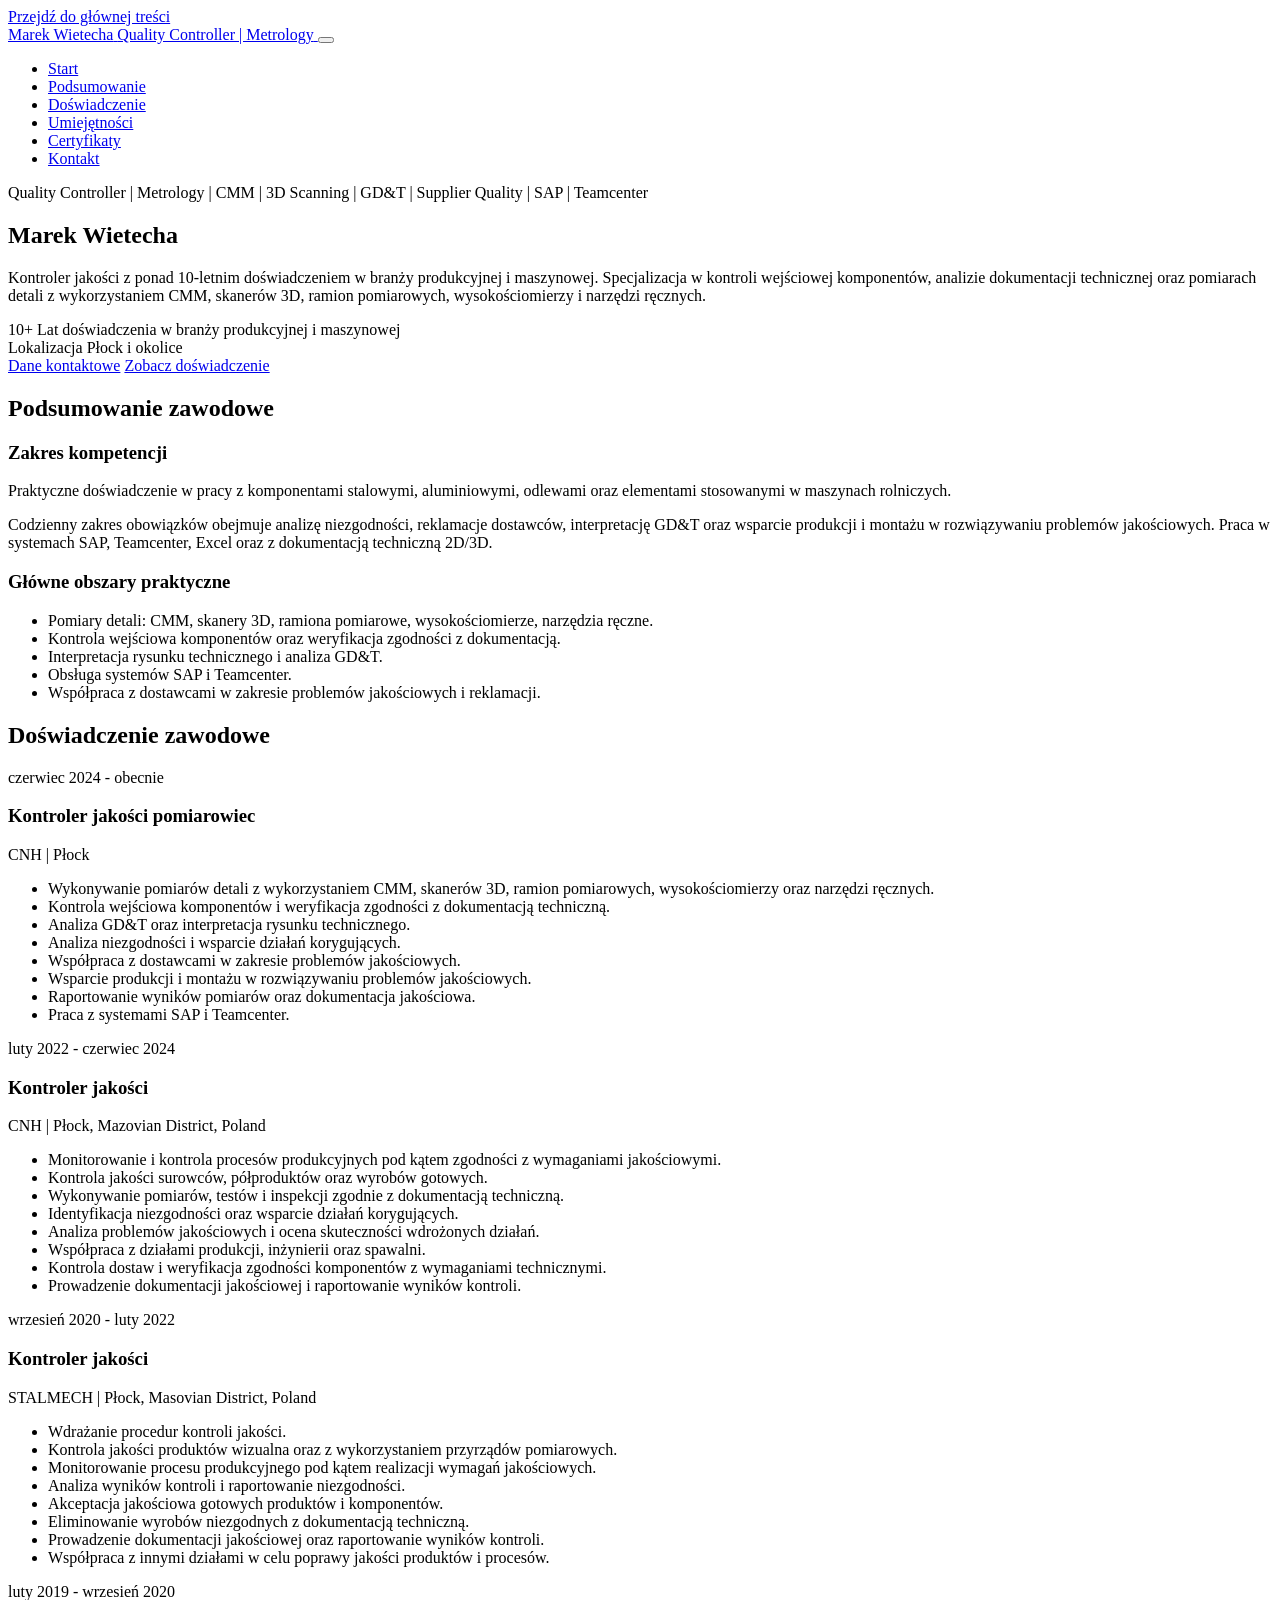
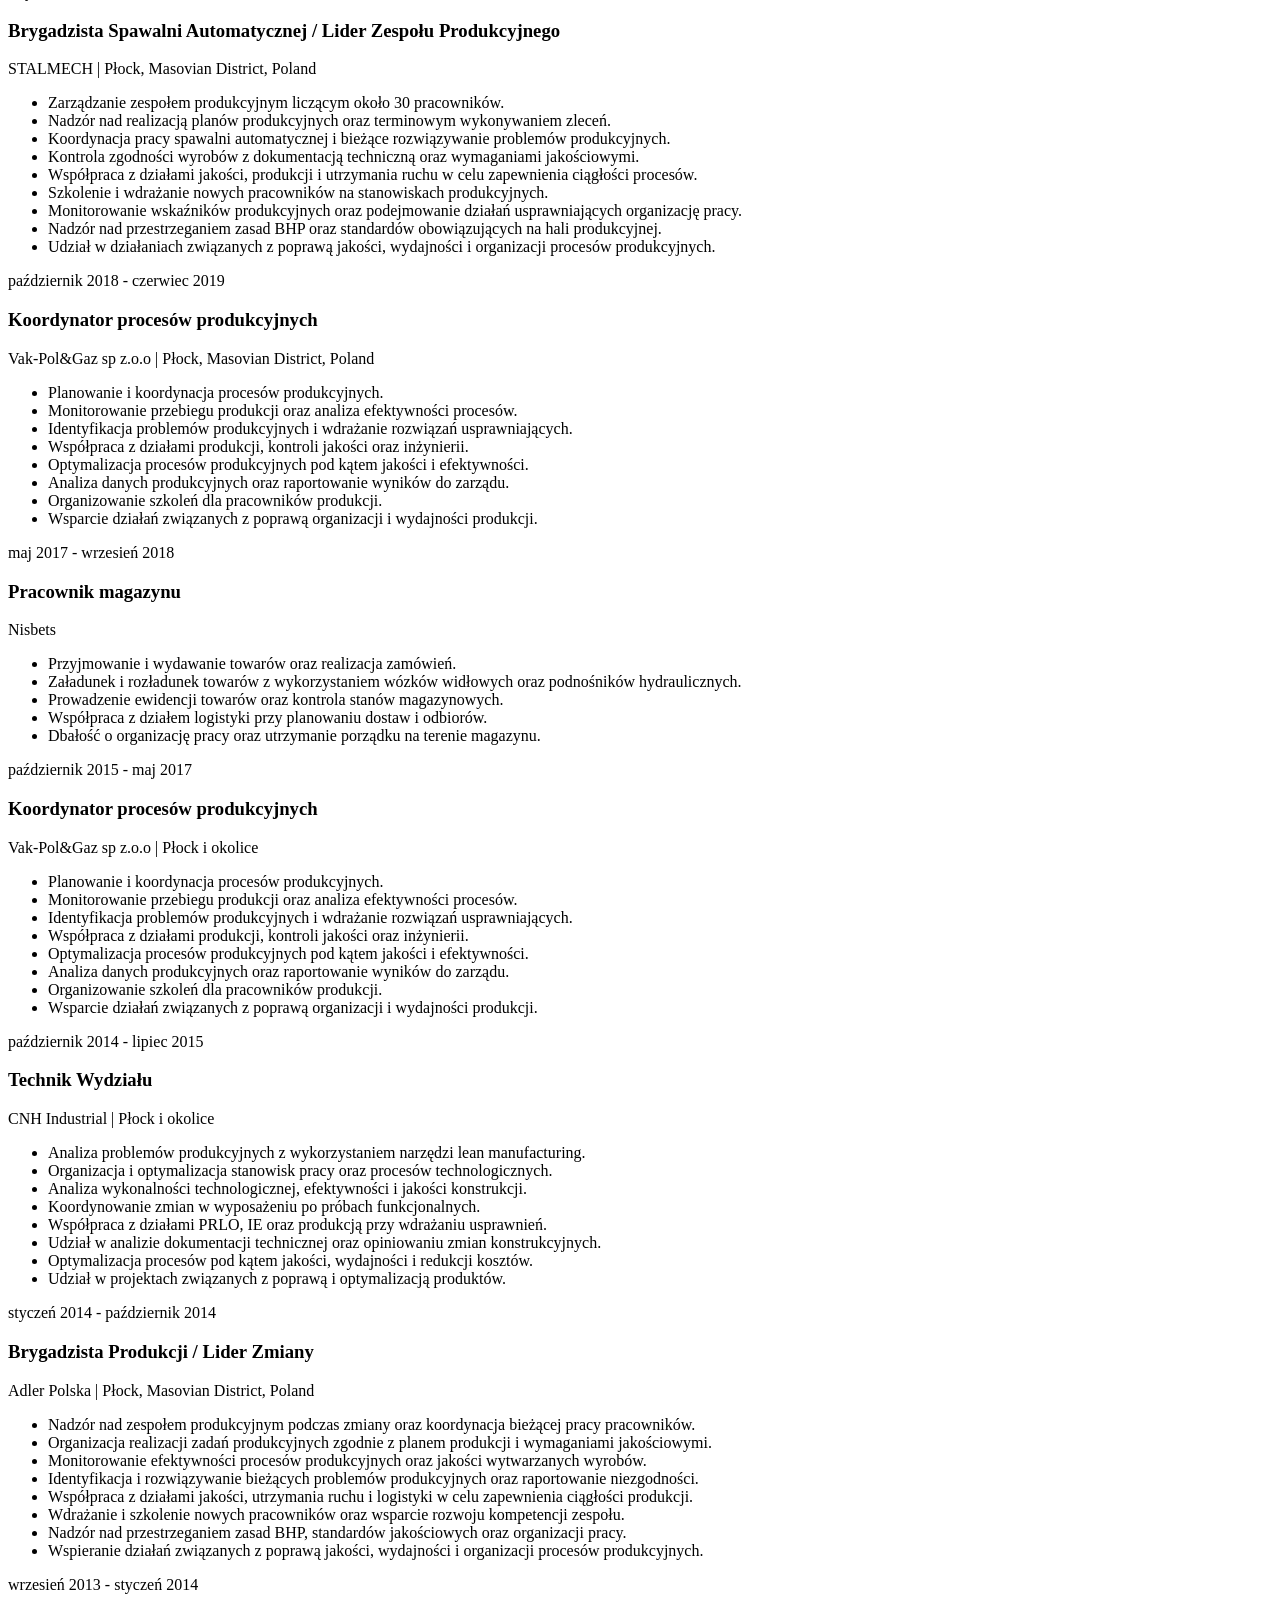
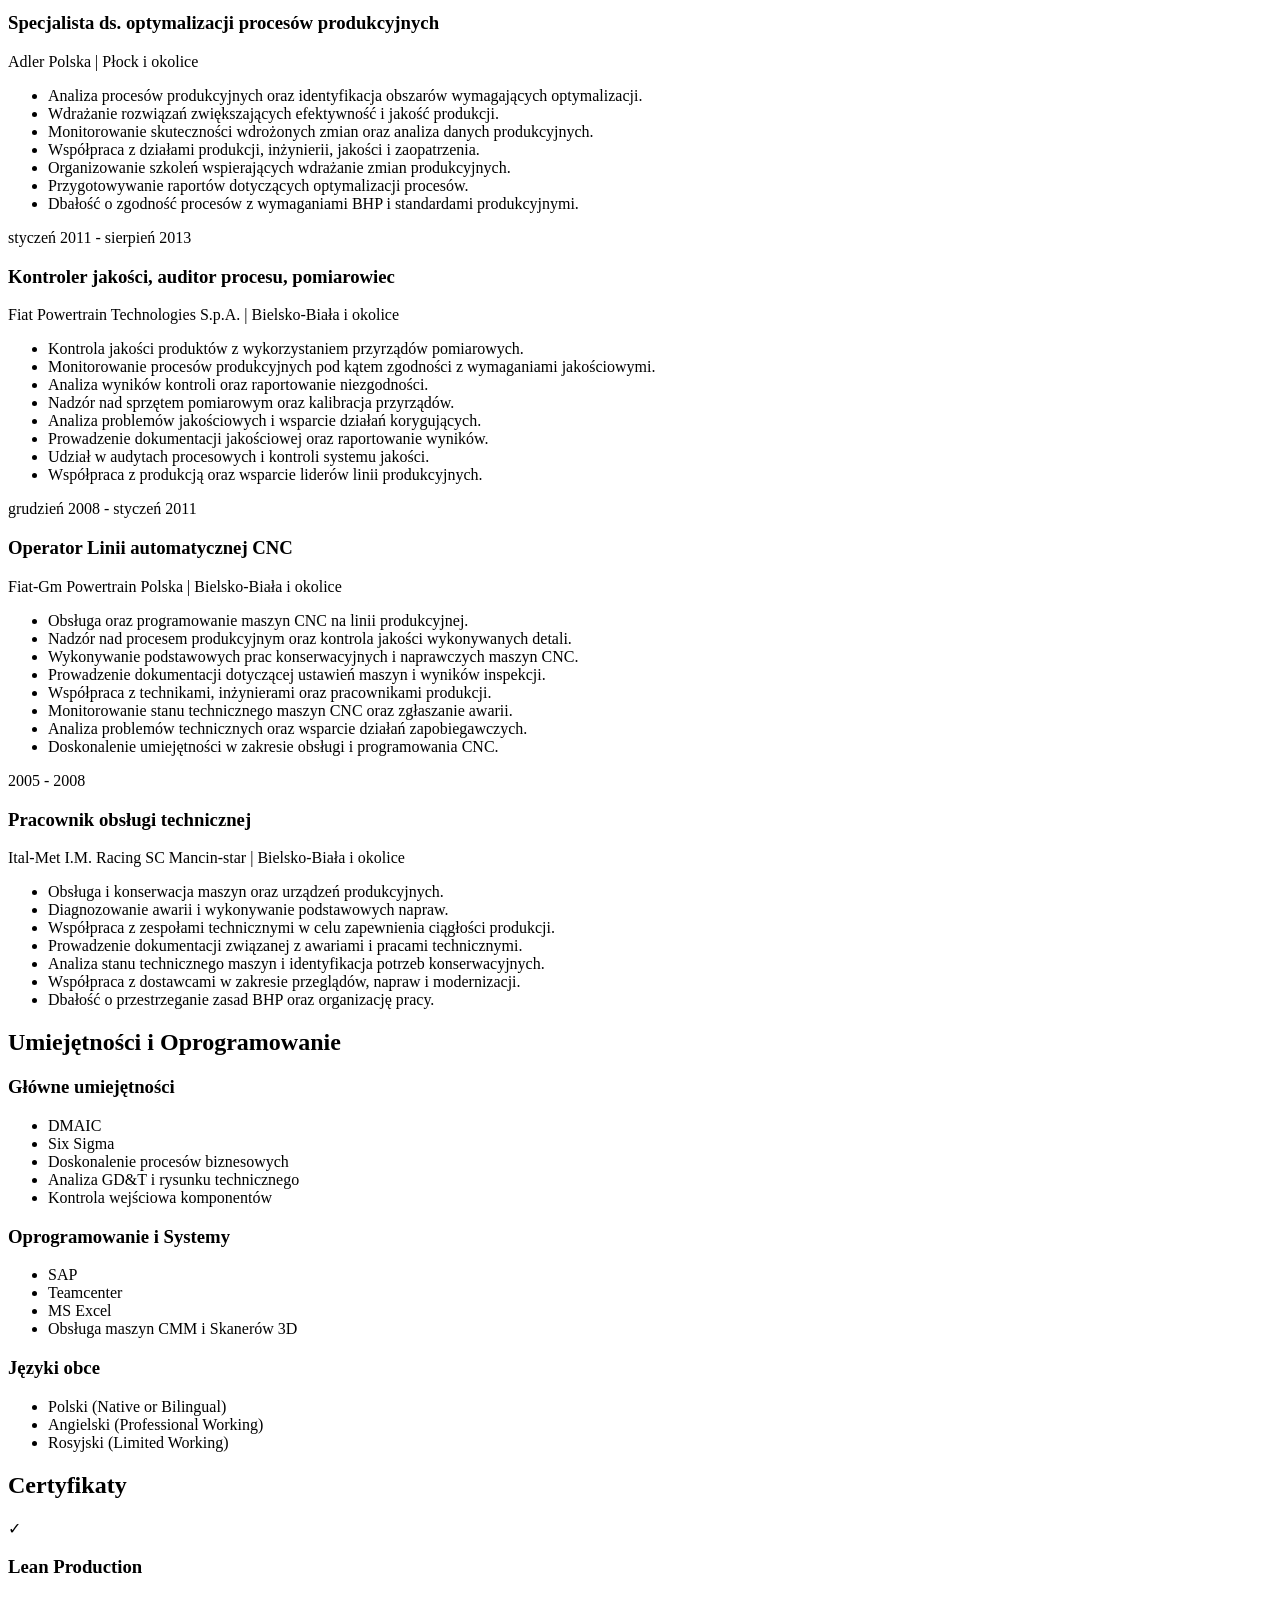
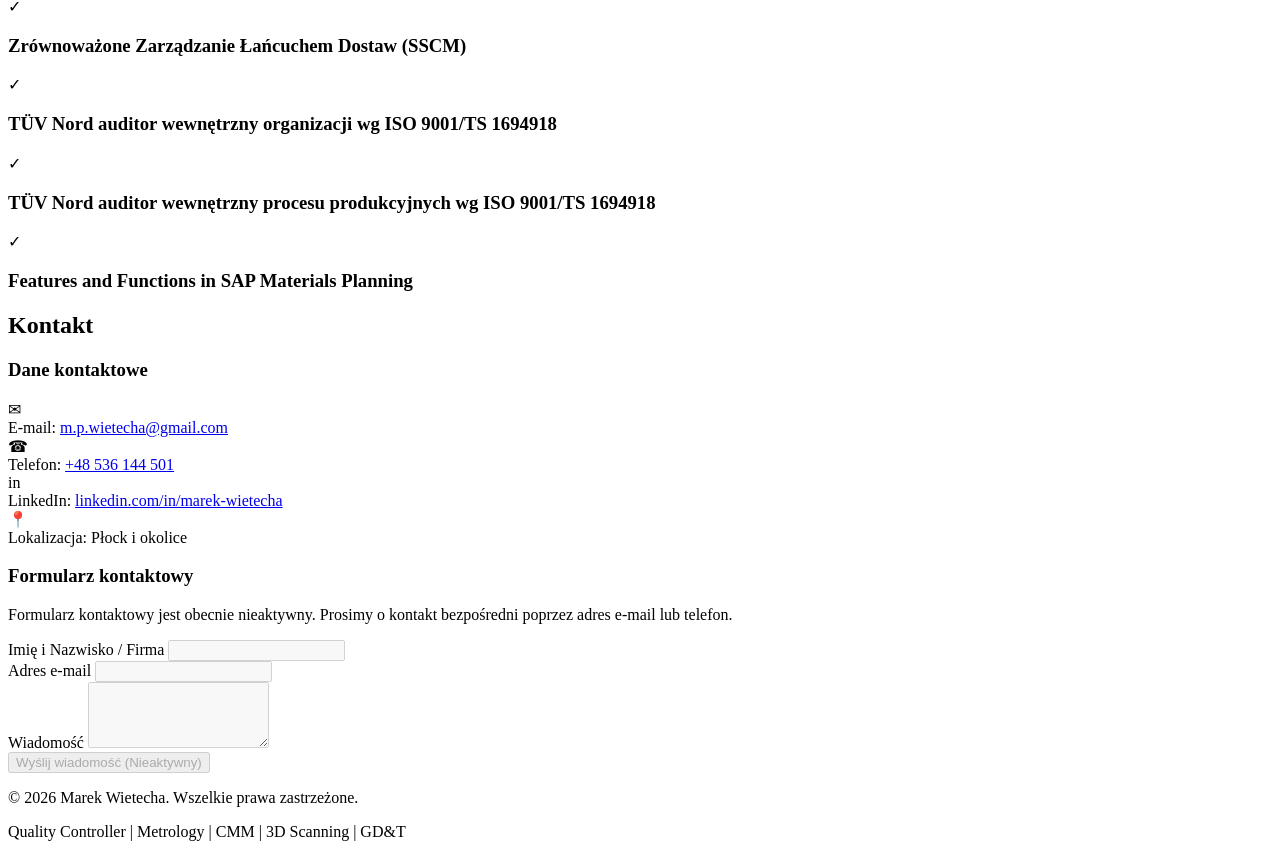
==== index.html @ 24fe66d9 "Update index.html" ====
<!DOCTYPE html>
<html lang="pl">
<head>
    <meta charset="UTF-8">
    <meta name="viewport" content="width=device-width, initial-scale=1.0">
    <meta name="robots" content="index, follow">
    
    <title>Marek Wietecha | Quality Controller &amp; Metrology Specialist</title>
    <meta name="description" content="Profil zawodowy: Kontroler jakości i pomiarowiec z ponad 10-letnim doświadczeniem w branży produkcyjnej i maszynowej. CMM, skanery 3D, GD&amp;T, SAP, Teamcenter.">
    <meta name="keywords" content="Kontroler jakości, Pomiarowiec, Metrologia, CMM, Skanowanie 3D, GD&amp;T, Supplier Quality, SAP, Teamcenter, Płock">
    <meta name="author" content="Marek Wietecha">
    <link rel="canonical" href="https://www.linkedin.com/in/marek-wietecha">

    <!-- Open Graph / Facebook -->
    <meta property="og:type" content="website">
    <meta property="og:url" content="https://www.linkedin.com/in/marek-wietecha">
    <meta property="og:title" content="Marek Wietecha | Quality Controller &amp; Metrology Specialist">
    <meta property="og:description" content="Kontroler jakości i pomiarowiec z doświadczeniem w CMM, skanowaniu 3D, GD&amp;T i SAP.">
    <meta property="og:locale" content="pl_PL">

    <!-- Twitter Cards -->
    <meta name="twitter:card" content="summary">
    <meta name="twitter:title" content="Marek Wietecha | Quality Controller &amp; Metrology Specialist">
    <meta name="twitter:description" content="Kontroler jakości i pomiarowiec z doświadczeniem w CMM, skanowaniu 3D, GD&amp;T i SAP.">

    <link rel="stylesheet" href="style.css">

    <!-- Structured Data (Schema.org JSON-LD) -->
    <script type="application/ld+json">
    {
      "@context": "https://schema.org",
      "@type": "Person",
      "name": "Marek Wietecha",
      "jobTitle": "Kontroler jakości pomiarowiec",
      "address": {
        "@type": "PostalAddress",
        "addressLocality": "Płock",
        "addressRegion": "Mazowieckie",
        "addressCountry": "PL"
      },
      "email": "mailto:m.p.wietecha@gmail.com",
      "telephone": "+48536144501",
      "url": "https://www.linkedin.com/in/marek-wietecha",
      "sameAs": [
        "https://www.linkedin.com/in/marek-wietecha"
      ],
      "knowsAbout": [
        "Quality Control",
        "Metrology",
        "CMM",
        "3D Scanning",
        "GD&T",
        "Supplier Quality",
        "SAP",
        "Teamcenter"
      ]
    }
    </script>
</head>
<body>

    <a href="#main-content" class="skip-link">Przejdź do głównej treści</a>

    <!-- Header Navigation -->
    <header class="header" id="header">
        <div class="container header-container">
            <a href="#hero" class="logo" aria-label="Strona główna">
                <span class="logo-name">Marek Wietecha</span>
                <span class="logo-title">Quality Controller | Metrology</span>
            </a>

            <button class="nav-toggle" id="navToggle" aria-label="Otwórz menu nawigacji" aria-expanded="false" aria-controls="primary-navigation">
                <span class="hamburger-bar"></span>
                <span class="hamburger-bar"></span>
                <span class="hamburger-bar"></span>
            </button>

            <nav class="nav" id="primary-navigation" aria-label="Nawigacja główna">
                <ul class="nav-list">
                    <li><a href="#hero" class="nav-link active">Start</a></li>
                    <li><a href="#about" class="nav-link">Podsumowanie</a></li>
                    <li><a href="#experience" class="nav-link">Doświadczenie</a></li>
                    <li><a href="#skills" class="nav-link">Umiejętności</a></li>
                    <li><a href="#certificates" class="nav-link">Certyfikaty</a></li>
                    <li><a href="#contact" class="nav-link">Kontakt</a></li>
                </ul>
            </nav>
        </div>
    </header>

    <!-- Main Content -->
    <main id="main-content">

        <!-- Hero Section -->
        <section id="hero" class="hero section">
            <div class="container hero-container">
                <div class="hero-content">
                    <p class="hero-subtitle">Quality Controller | Metrology | CMM | 3D Scanning | GD&amp;T | Supplier Quality | SAP | Teamcenter</p>
                    <h1 class="hero-title">Marek Wietecha</h1>
                    <p class="hero-description">
                        Kontroler jakości z ponad 10-letnim doświadczeniem w branży produkcyjnej i maszynowej. Specjalizacja w kontroli wejściowej komponentów, analizie dokumentacji technicznej oraz pomiarach detali z wykorzystaniem CMM, skanerów 3D, ramion pomiarowych, wysokościomierzy i narzędzi ręcznych.
                    </p>
                    
                    <div class="hero-stats">
                        <div class="stat-card">
                            <span class="stat-number">10+</span>
                            <span class="stat-label">Lat doświadczenia w branży produkcyjnej i maszynowej</span>
                        </div>
                        <div class="stat-card">
                            <span class="stat-number">Lokalizacja</span>
                            <span class="stat-label">Płock i okolice</span>
                        </div>
                    </div>

                    <div class="hero-actions">
                        <a href="#contact" class="btn btn-primary">Dane kontaktowe</a>
                        <a href="#experience" class="btn btn-secondary">Zobacz doświadczenie</a>
                    </div>
                </div>
            </div>
        </section>

        <!-- About Section -->
        <section id="about" class="about section">
            <div class="container">
                <header class="section-header">
                    <h2 class="section-title">Podsumowanie zawodowe</h2>
                </header>

                <div class="about-grid">
                    <article class="about-text-card">
                        <h3>Zakres kompetencji</h3>
                        <p>
                            Praktyczne doświadczenie w pracy z komponentami stalowymi, aluminiowymi, odlewami oraz elementami stosowanymi w maszynach rolniczych.
                        </p>
                        <p>
                            Codzienny zakres obowiązków obejmuje analizę niezgodności, reklamacje dostawców, interpretację GD&amp;T oraz wsparcie produkcji i montażu w rozwiązywaniu problemów jakościowych. Praca w systemach SAP, Teamcenter, Excel oraz z dokumentacją techniczną 2D/3D.
                        </p>
                    </article>

                    <aside class="about-highlights-card">
                        <h3>Główne obszary praktyczne</h3>
                        <ul class="highlight-list">
                            <li>Pomiary detali: CMM, skanery 3D, ramiona pomiarowe, wysokościomierze, narzędzia ręczne.</li>
                            <li>Kontrola wejściowa komponentów oraz weryfikacja zgodności z dokumentacją.</li>
                            <li>Interpretacja rysunku technicznego i analiza GD&amp;T.</li>
                            <li>Obsługa systemów SAP i Teamcenter.</li>
                            <li>Współpraca z dostawcami w zakresie problemów jakościowych i reklamacji.</li>
                        </ul>
                    </aside>
                </div>
            </div>
        </section>

        <!-- Experience Section -->
        <section id="experience" class="experience section">
            <div class="container">
                <header class="section-header">
                    <h2 class="section-title">Doświadczenie zawodowe</h2>
                </header>

                <div class="timeline">
                    <!-- CNH - Kontroler jakości pomiarowiec -->
                    <article class="timeline-item">
                        <div class="timeline-marker"></div>
                        <div class="timeline-content">
                            <header class="timeline-header">
                                <span class="timeline-period">czerwiec 2024 - obecnie</span>
                                <h3 class="timeline-role">Kontroler jakości pomiarowiec</h3>
                                <p class="timeline-company">CNH | Płock</p>
                            </header>
                            <div class="timeline-body">
                                <ul>
                                    <li>Wykonywanie pomiarów detali z wykorzystaniem CMM, skanerów 3D, ramion pomiarowych, wysokościomierzy oraz narzędzi ręcznych.</li>
                                    <li>Kontrola wejściowa komponentów i weryfikacja zgodności z dokumentacją techniczną.</li>
                                    <li>Analiza GD&amp;T oraz interpretacja rysunku technicznego.</li>
                                    <li>Analiza niezgodności i wsparcie działań korygujących.</li>
                                    <li>Współpraca z dostawcami w zakresie problemów jakościowych.</li>
                                    <li>Wsparcie produkcji i montażu w rozwiązywaniu problemów jakościowych.</li>
                                    <li>Raportowanie wyników pomiarów oraz dokumentacja jakościowa.</li>
                                    <li>Praca z systemami SAP i Teamcenter.</li>
                                </ul>
                            </div>
                        </div>
                    </article>

                    <!-- CNH - Kontroler jakości -->
                    <article class="timeline-item">
                        <div class="timeline-marker"></div>
                        <div class="timeline-content">
                            <header class="timeline-header">
                                <span class="timeline-period">luty 2022 - czerwiec 2024</span>
                                <h3 class="timeline-role">Kontroler jakości</h3>
                                <p class="timeline-company">CNH | Płock, Mazovian District, Poland</p>
                            </header>
                            <div class="timeline-body">
                                <ul>
                                    <li>Monitorowanie i kontrola procesów produkcyjnych pod kątem zgodności z wymaganiami jakościowymi.</li>
                                    <li>Kontrola jakości surowców, półproduktów oraz wyrobów gotowych.</li>
                                    <li>Wykonywanie pomiarów, testów i inspekcji zgodnie z dokumentacją techniczną.</li>
                                    <li>Identyfikacja niezgodności oraz wsparcie działań korygujących.</li>
                                    <li>Analiza problemów jakościowych i ocena skuteczności wdrożonych działań.</li>
                                    <li>Współpraca z działami produkcji, inżynierii oraz spawalni.</li>
                                    <li>Kontrola dostaw i weryfikacja zgodności komponentów z wymaganiami technicznymi.</li>
                                    <li>Prowadzenie dokumentacji jakościowej i raportowanie wyników kontroli.</li>
                                </ul>
                            </div>
                        </div>
                    </article>

                    <!-- STALMECH - Kontroler jakości -->
                    <article class="timeline-item">
                        <div class="timeline-marker"></div>
                        <div class="timeline-content">
                            <header class="timeline-header">
                                <span class="timeline-period">wrzesień 2020 - luty 2022</span>
                                <h3 class="timeline-role">Kontroler jakości</h3>
                                <p class="timeline-company">STALMECH | Płock, Masovian District, Poland</p>
                            </header>
                            <div class="timeline-body">
                                <ul>
                                    <li>Wdrażanie procedur kontroli jakości.</li>
                                    <li>Kontrola jakości produktów wizualna oraz z wykorzystaniem przyrządów pomiarowych.</li>
                                    <li>Monitorowanie procesu produkcyjnego pod kątem realizacji wymagań jakościowych.</li>
                                    <li>Analiza wyników kontroli i raportowanie niezgodności.</li>
                                    <li>Akceptacja jakościowa gotowych produktów i komponentów.</li>
                                    <li>Eliminowanie wyrobów niezgodnych z dokumentacją techniczną.</li>
                                    <li>Prowadzenie dokumentacji jakościowej oraz raportowanie wyników kontroli.</li>
                                    <li>Współpraca z innymi działami w celu poprawy jakości produktów i procesów.</li>
                                </ul>
                            </div>
                        </div>
                    </article>

                    <!-- STALMECH - Brygadzista Spawalni Automatycznej -->
                    <article class="timeline-item">
                        <div class="timeline-marker"></div>
                        <div class="timeline-content">
                            <header class="timeline-header">
                                <span class="timeline-period">luty 2019 - wrzesień 2020</span>
                                <h3 class="timeline-role">Brygadzista Spawalni Automatycznej / Lider Zespołu Produkcyjnego</h3>
                                <p class="timeline-company">STALMECH | Płock, Masovian District, Poland</p>
                            </header>
                            <div class="timeline-body">
                                <ul>
                                    <li>Zarządzanie zespołem produkcyjnym liczącym około 30 pracowników.</li>
                                    <li>Nadzór nad realizacją planów produkcyjnych oraz terminowym wykonywaniem zleceń.</li>
                                    <li>Koordynacja pracy spawalni automatycznej i bieżące rozwiązywanie problemów produkcyjnych.</li>
                                    <li>Kontrola zgodności wyrobów z dokumentacją techniczną oraz wymaganiami jakościowymi.</li>
                                    <li>Współpraca z działami jakości, produkcji i utrzymania ruchu w celu zapewnienia ciągłości procesów.</li>
                                    <li>Szkolenie i wdrażanie nowych pracowników na stanowiskach produkcyjnych.</li>
                                    <li>Monitorowanie wskaźników produkcyjnych oraz podejmowanie działań usprawniających organizację pracy.</li>
                                    <li>Nadzór nad przestrzeganiem zasad BHP oraz standardów obowiązujących na hali produkcyjnej.</li>
                                    <li>Udział w działaniach związanych z poprawą jakości, wydajności i organizacji procesów produkcyjnych.</li>
                                </ul>
                            </div>
                        </div>
                    </article>

                    <!-- Vak-Pol&Gaz - Koordynator procesów produkcyjnych -->
                    <article class="timeline-item">
                        <div class="timeline-marker"></div>
                        <div class="timeline-content">
                            <header class="timeline-header">
                                <span class="timeline-period">październik 2018 - czerwiec 2019</span>
                                <h3 class="timeline-role">Koordynator procesów produkcyjnych</h3>
                                <p class="timeline-company">Vak-Pol&amp;Gaz sp z.o.o | Płock, Masovian District, Poland</p>
                            </header>
                            <div class="timeline-body">
                                <ul>
                                    <li>Planowanie i koordynacja procesów produkcyjnych.</li>
                                    <li>Monitorowanie przebiegu produkcji oraz analiza efektywności procesów.</li>
                                    <li>Identyfikacja problemów produkcyjnych i wdrażanie rozwiązań usprawniających.</li>
                                    <li>Współpraca z działami produkcji, kontroli jakości oraz inżynierii.</li>
                                    <li>Optymalizacja procesów produkcyjnych pod kątem jakości i efektywności.</li>
                                    <li>Analiza danych produkcyjnych oraz raportowanie wyników do zarządu.</li>
                                    <li>Organizowanie szkoleń dla pracowników produkcji.</li>
                                    <li>Wsparcie działań związanych z poprawą organizacji i wydajności produkcji.</li>
                                </ul>
                            </div>
                        </div>
                    </article>

                    <!-- Nisbets - Pracownik magazynu -->
                    <article class="timeline-item">
                        <div class="timeline-marker"></div>
                        <div class="timeline-content">
                            <header class="timeline-header">
                                <span class="timeline-period">maj 2017 - wrzesień 2018</span>
                                <h3 class="timeline-role">Pracownik magazynu</h3>
                                <p class="timeline-company">Nisbets</p>
                            </header>
                            <div class="timeline-body">
                                <ul>
                                    <li>Przyjmowanie i wydawanie towarów oraz realizacja zamówień.</li>
                                    <li>Załadunek i rozładunek towarów z wykorzystaniem wózków widłowych oraz podnośników hydraulicznych.</li>
                                    <li>Prowadzenie ewidencji towarów oraz kontrola stanów magazynowych.</li>
                                    <li>Współpraca z działem logistyki przy planowaniu dostaw i odbiorów.</li>
                                    <li>Dbałość o organizację pracy oraz utrzymanie porządku na terenie magazynu.</li>
                                </ul>
                            </div>
                        </div>
                    </article>

                    <!-- Vak-Pol&Gaz - Koordynator procesów produkcyjnych (poprzedni okres) -->
                    <article class="timeline-item">
                        <div class="timeline-marker"></div>
                        <div class="timeline-content">
                            <header class="timeline-header">
                                <span class="timeline-period">październik 2015 - maj 2017</span>
                                <h3 class="timeline-role">Koordynator procesów produkcyjnych</h3>
                                <p class="timeline-company">Vak-Pol&amp;Gaz sp z.o.o | Płock i okolice</p>
                            </header>
                            <div class="timeline-body">
                                <ul>
                                    <li>Planowanie i koordynacja procesów produkcyjnych.</li>
                                    <li>Monitorowanie przebiegu produkcji oraz analiza efektywności procesów.</li>
                                    <li>Identyfikacja problemów produkcyjnych i wdrażanie rozwiązań usprawniających.</li>
                                    <li>Współpraca z działami produkcji, kontroli jakości oraz inżynierii.</li>
                                    <li>Optymalizacja procesów produkcyjnych pod kątem jakości i efektywności.</li>
                                    <li>Analiza danych produkcyjnych oraz raportowanie wyników do zarządu.</li>
                                    <li>Organizowanie szkoleń dla pracowników produkcji.</li>
                                    <li>Wsparcie działań związanych z poprawą organizacji i wydajności produkcji.</li>
                                </ul>
                            </div>
                        </div>
                    </article>

                    <!-- CNH Industrial - Technik Wydziału -->
                    <article class="timeline-item">
                        <div class="timeline-marker"></div>
                        <div class="timeline-content">
                            <header class="timeline-header">
                                <span class="timeline-period">październik 2014 - lipiec 2015</span>
                                <h3 class="timeline-role">Technik Wydziału</h3>
                                <p class="timeline-company">CNH Industrial | Płock i okolice</p>
                            </header>
                            <div class="timeline-body">
                                <ul>
                                    <li>Analiza problemów produkcyjnych z wykorzystaniem narzędzi lean manufacturing.</li>
                                    <li>Organizacja i optymalizacja stanowisk pracy oraz procesów technologicznych.</li>
                                    <li>Analiza wykonalności technologicznej, efektywności i jakości konstrukcji.</li>
                                    <li>Koordynowanie zmian w wyposażeniu po próbach funkcjonalnych.</li>
                                    <li>Współpraca z działami PRLO, IE oraz produkcją przy wdrażaniu usprawnień.</li>
                                    <li>Udział w analizie dokumentacji technicznej oraz opiniowaniu zmian konstrukcyjnych.</li>
                                    <li>Optymalizacja procesów pod kątem jakości, wydajności i redukcji kosztów.</li>
                                    <li>Udział w projektach związanych z poprawą i optymalizacją produktów.</li>
                                </ul>
                            </div>
                        </div>
                    </article>

                    <!-- Adler Polska - Brygadzista Produkcji -->
                    <article class="timeline-item">
                        <div class="timeline-marker"></div>
                        <div class="timeline-content">
                            <header class="timeline-header">
                                <span class="timeline-period">styczeń 2014 - październik 2014</span>
                                <h3 class="timeline-role">Brygadzista Produkcji / Lider Zmiany</h3>
                                <p class="timeline-company">Adler Polska | Płock, Masovian District, Poland</p>
                            </header>
                            <div class="timeline-body">
                                <ul>
                                    <li>Nadzór nad zespołem produkcyjnym podczas zmiany oraz koordynacja bieżącej pracy pracowników.</li>
                                    <li>Organizacja realizacji zadań produkcyjnych zgodnie z planem produkcji i wymaganiami jakościowymi.</li>
                                    <li>Monitorowanie efektywności procesów produkcyjnych oraz jakości wytwarzanych wyrobów.</li>
                                    <li>Identyfikacja i rozwiązywanie bieżących problemów produkcyjnych oraz raportowanie niezgodności.</li>
                                    <li>Współpraca z działami jakości, utrzymania ruchu i logistyki w celu zapewnienia ciągłości produkcji.</li>
                                    <li>Wdrażanie i szkolenie nowych pracowników oraz wsparcie rozwoju kompetencji zespołu.</li>
                                    <li>Nadzór nad przestrzeganiem zasad BHP, standardów jakościowych oraz organizacji pracy.</li>
                                    <li>Wspieranie działań związanych z poprawą jakości, wydajności i organizacji procesów produkcyjnych.</li>
                                </ul>
                            </div>
                        </div>
                    </article>

                    <!-- Adler Polska - Specjalista ds. optymalizacji -->
                    <article class="timeline-item">
                        <div class="timeline-marker"></div>
                        <div class="timeline-content">
                            <header class="timeline-header">
                                <span class="timeline-period">wrzesień 2013 - styczeń 2014</span>
                                <h3 class="timeline-role">Specjalista ds. optymalizacji procesów produkcyjnych</h3>
                                <p class="timeline-company">Adler Polska | Płock i okolice</p>
                            </header>
                            <div class="timeline-body">
                                <ul>
                                    <li>Analiza procesów produkcyjnych oraz identyfikacja obszarów wymagających optymalizacji.</li>
                                    <li>Wdrażanie rozwiązań zwiększających efektywność i jakość produkcji.</li>
                                    <li>Monitorowanie skuteczności wdrożonych zmian oraz analiza danych produkcyjnych.</li>
                                    <li>Współpraca z działami produkcji, inżynierii, jakości i zaopatrzenia.</li>
                                    <li>Organizowanie szkoleń wspierających wdrażanie zmian produkcyjnych.</li>
                                    <li>Przygotowywanie raportów dotyczących optymalizacji procesów.</li>
                                    <li>Dbałość o zgodność procesów z wymaganiami BHP i standardami produkcyjnymi.</li>
                                </ul>
                            </div>
                        </div>
                    </article>

                    <!-- Fiat Powertrain Technologies -->
                    <article class="timeline-item">
                        <div class="timeline-marker"></div>
                        <div class="timeline-content">
                            <header class="timeline-header">
                                <span class="timeline-period">styczeń 2011 - sierpień 2013</span>
                                <h3 class="timeline-role">Kontroler jakości, auditor procesu, pomiarowiec</h3>
                                <p class="timeline-company">Fiat Powertrain Technologies S.p.A. | Bielsko-Biała i okolice</p>
                            </header>
                            <div class="timeline-body">
                                <ul>
                                    <li>Kontrola jakości produktów z wykorzystaniem przyrządów pomiarowych.</li>
                                    <li>Monitorowanie procesów produkcyjnych pod kątem zgodności z wymaganiami jakościowymi.</li>
                                    <li>Analiza wyników kontroli oraz raportowanie niezgodności.</li>
                                    <li>Nadzór nad sprzętem pomiarowym oraz kalibracja przyrządów.</li>
                                    <li>Analiza problemów jakościowych i wsparcie działań korygujących.</li>
                                    <li>Prowadzenie dokumentacji jakościowej oraz raportowanie wyników.</li>
                                    <li>Udział w audytach procesowych i kontroli systemu jakości.</li>
                                    <li>Współpraca z produkcją oraz wsparcie liderów linii produkcyjnych.</li>
                                </ul>
                            </div>
                        </div>
                    </article>

                    <!-- Fiat-Gm Powertrain Polska -->
                    <article class="timeline-item">
                        <div class="timeline-marker"></div>
                        <div class="timeline-content">
                            <header class="timeline-header">
                                <span class="timeline-period">grudzień 2008 - styczeń 2011</span>
                                <h3 class="timeline-role">Operator Linii automatycznej CNC</h3>
                                <p class="timeline-company">Fiat-Gm Powertrain Polska | Bielsko-Biała i okolice</p>
                            </header>
                            <div class="timeline-body">
                                <ul>
                                    <li>Obsługa oraz programowanie maszyn CNC na linii produkcyjnej.</li>
                                    <li>Nadzór nad procesem produkcyjnym oraz kontrola jakości wykonywanych detali.</li>
                                    <li>Wykonywanie podstawowych prac konserwacyjnych i naprawczych maszyn CNC.</li>
                                    <li>Prowadzenie dokumentacji dotyczącej ustawień maszyn i wyników inspekcji.</li>
                                    <li>Współpraca z technikami, inżynierami oraz pracownikami produkcji.</li>
                                    <li>Monitorowanie stanu technicznego maszyn CNC oraz zgłaszanie awarii.</li>
                                    <li>Analiza problemów technicznych oraz wsparcie działań zapobiegawczych.</li>
                                    <li>Doskonalenie umiejętności w zakresie obsługi i programowania CNC.</li>
                                </ul>
                            </div>
                        </div>
                    </article>

                    <!-- Ital-Met -->
                    <article class="timeline-item">
                        <div class="timeline-marker"></div>
                        <div class="timeline-content">
                            <header class="timeline-header">
                                <span class="timeline-period">2005 - 2008</span>
                                <h3 class="timeline-role">Pracownik obsługi technicznej</h3>
                                <p class="timeline-company">Ital-Met I.M. Racing SC Mancin-star | Bielsko-Biała i okolice</p>
                            </header>
                            <div class="timeline-body">
                                <ul>
                                    <li>Obsługa i konserwacja maszyn oraz urządzeń produkcyjnych.</li>
                                    <li>Diagnozowanie awarii i wykonywanie podstawowych napraw.</li>
                                    <li>Współpraca z zespołami technicznymi w celu zapewnienia ciągłości produkcji.</li>
                                    <li>Prowadzenie dokumentacji związanej z awariami i pracami technicznymi.</li>
                                    <li>Analiza stanu technicznego maszyn i identyfikacja potrzeb konserwacyjnych.</li>
                                    <li>Współpraca z dostawcami w zakresie przeglądów, napraw i modernizacji.</li>
                                    <li>Dbałość o przestrzeganie zasad BHP oraz organizację pracy.</li>
                                </ul>
                            </div>
                        </div>
                    </article>
                </div>
            </div>
        </section>

        <!-- Skills Section -->
        <section id="skills" class="skills section">
            <div class="container">
                <header class="section-header">
                    <h2 class="section-title">Umiejętności i Oprogramowanie</h2>
                </header>

                <div class="skills-grid">
                    <article class="skill-category">
                        <h3>Główne umiejętności</h3>
                        <ul class="skill-list">
                            <li>DMAIC</li>
                            <li>Six Sigma</li>
                            <li>Doskonalenie procesów biznesowych</li>
                            <li>Analiza GD&amp;T i rysunku technicznego</li>
                            <li>Kontrola wejściowa komponentów</li>
                        </ul>
                    </article>

                    <article class="skill-category">
                        <h3>Oprogramowanie i Systemy</h3>
                        <ul class="skill-list">
                            <li>SAP</li>
                            <li>Teamcenter</li>
                            <li>MS Excel</li>
                            <li>Obsługa maszyn CMM i Skanerów 3D</li>
                        </ul>
                    </article>

                    <article class="skill-category">
                        <h3>Języki obce</h3>
                        <ul class="skill-list">
                            <li>Polski (Native or Bilingual)</li>
                            <li>Angielski (Professional Working)</li>
                            <li>Rosyjski (Limited Working)</li>
                        </ul>
                    </article>
                </div>
            </div>
        </section>

        <!-- Certificates Section -->
        <section id="certificates" class="certificates section">
            <div class="container">
                <header class="section-header">
                    <h2 class="section-title">Certyfikaty</h2>
                </header>

                <div class="certificates-grid">
                    <article class="cert-card">
                        <div class="cert-icon" aria-hidden="true">✓</div>
                        <div>
                            <h3>Lean Production</h3>
                        </div>
                    </article>

                    <article class="cert-card">
                        <div class="cert-icon" aria-hidden="true">✓</div>
                        <div>
                            <h3>Zrównoważone Zarządzanie Łańcuchem Dostaw (SSCM)</h3>
                        </div>
                    </article>

                    <article class="cert-card">
                        <div class="cert-icon" aria-hidden="true">✓</div>
                        <div>
                            <h3>TÜV Nord auditor wewnętrzny organizacji wg ISO 9001/TS 1694918</h3>
                        </div>
                    </article>

                    <article class="cert-card">
                        <div class="cert-icon" aria-hidden="true">✓</div>
                        <div>
                            <h3>TÜV Nord auditor wewnętrzny procesu produkcyjnych wg ISO 9001/TS 1694918</h3>
                        </div>
                    </article>

                    <article class="cert-card">
                        <div class="cert-icon" aria-hidden="true">✓</div>
                        <div>
                            <h3>Features and Functions in SAP Materials Planning</h3>
                        </div>
                    </article>
                </div>
            </div>
        </section>

        <!-- Contact Section -->
        <section id="contact" class="contact section">
            <div class="container">
                <header class="section-header">
                    <h2 class="section-title">Kontakt</h2>
                </header>

                <div class="contact-grid">
                    <div class="contact-info">
                        <h3>Dane kontaktowe</h3>
                        
                        <div class="contact-methods">
                            <div class="contact-item">
                                <span class="contact-icon" aria-hidden="true">✉</span>
                                <div>
                                    <span class="contact-label">E-mail:</span>
                                    <a href="mailto:m.p.wietecha@gmail.com" class="contact-link">m.p.wietecha@gmail.com</a>
                                </div>
                            </div>

                            <div class="contact-item">
                                <span class="contact-icon" aria-hidden="true">☎</span>
                                <div>
                                    <span class="contact-label">Telefon:</span>
                                    <a href="tel:+48536144501" class="contact-link">+48 536 144 501</a>
                                </div>
                            </div>

                            <div class="contact-item">
                                <span class="contact-icon" aria-hidden="true">in</span>
                                <div>
                                    <span class="contact-label">LinkedIn:</span>
                                    <a href="https://www.linkedin.com/in/marek-wietecha" target="_blank" rel="noopener noreferrer" class="contact-link">linkedin.com/in/marek-wietecha</a>
                                </div>
                            </div>

                            <div class="contact-item">
                                <span class="contact-icon" aria-hidden="true">📍</span>
                                <div>
                                    <span class="contact-label">Lokalizacja:</span>
                                    <span class="contact-text">Płock i okolice</span>
                                </div>
                            </div>
                        </div>
                    </div>

                    <div class="contact-form-container">
                        <h3>Formularz kontaktowy</h3>
                        <p class="form-disabled-notice">Formularz kontaktowy jest obecnie nieaktywny. Prosimy o kontakt bezpośredni poprzez adres e-mail lub telefon.</p>
                        <form class="contact-form" id="contactForm">
                            <div class="form-group">
                                <label for="name">Imię i Nazwisko / Firma</label>
                                <input type="text" id="name" name="name" disabled class="form-input">
                            </div>

                            <div class="form-group">
                                <label for="email">Adres e-mail</label>
                                <input type="email" id="email" name="email" disabled class="form-input">
                            </div>

                            <div class="form-group">
                                <label for="message">Wiadomość</label>
                                <textarea id="message" name="message" rows="4" disabled class="form-input"></textarea>
                            </div>

                            <button type="button" disabled class="btn btn-primary form-submit">Wyślij wiadomość (Nieaktywny)</button>
                        </form>
                    </div>
                </div>
            </div>
        </section>

    </main>

    <!-- Footer -->
    <footer class="footer">
        <div class="container">
            <p class="footer-copyright">&copy; 2026 Marek Wietecha. Wszelkie prawa zastrzeżone.</p>
            <p class="footer-role">Quality Controller | Metrology | CMM | 3D Scanning | GD&amp;T</p>
        </div>
    </footer>

    <script src="script.js"></script>
</body>
</html>
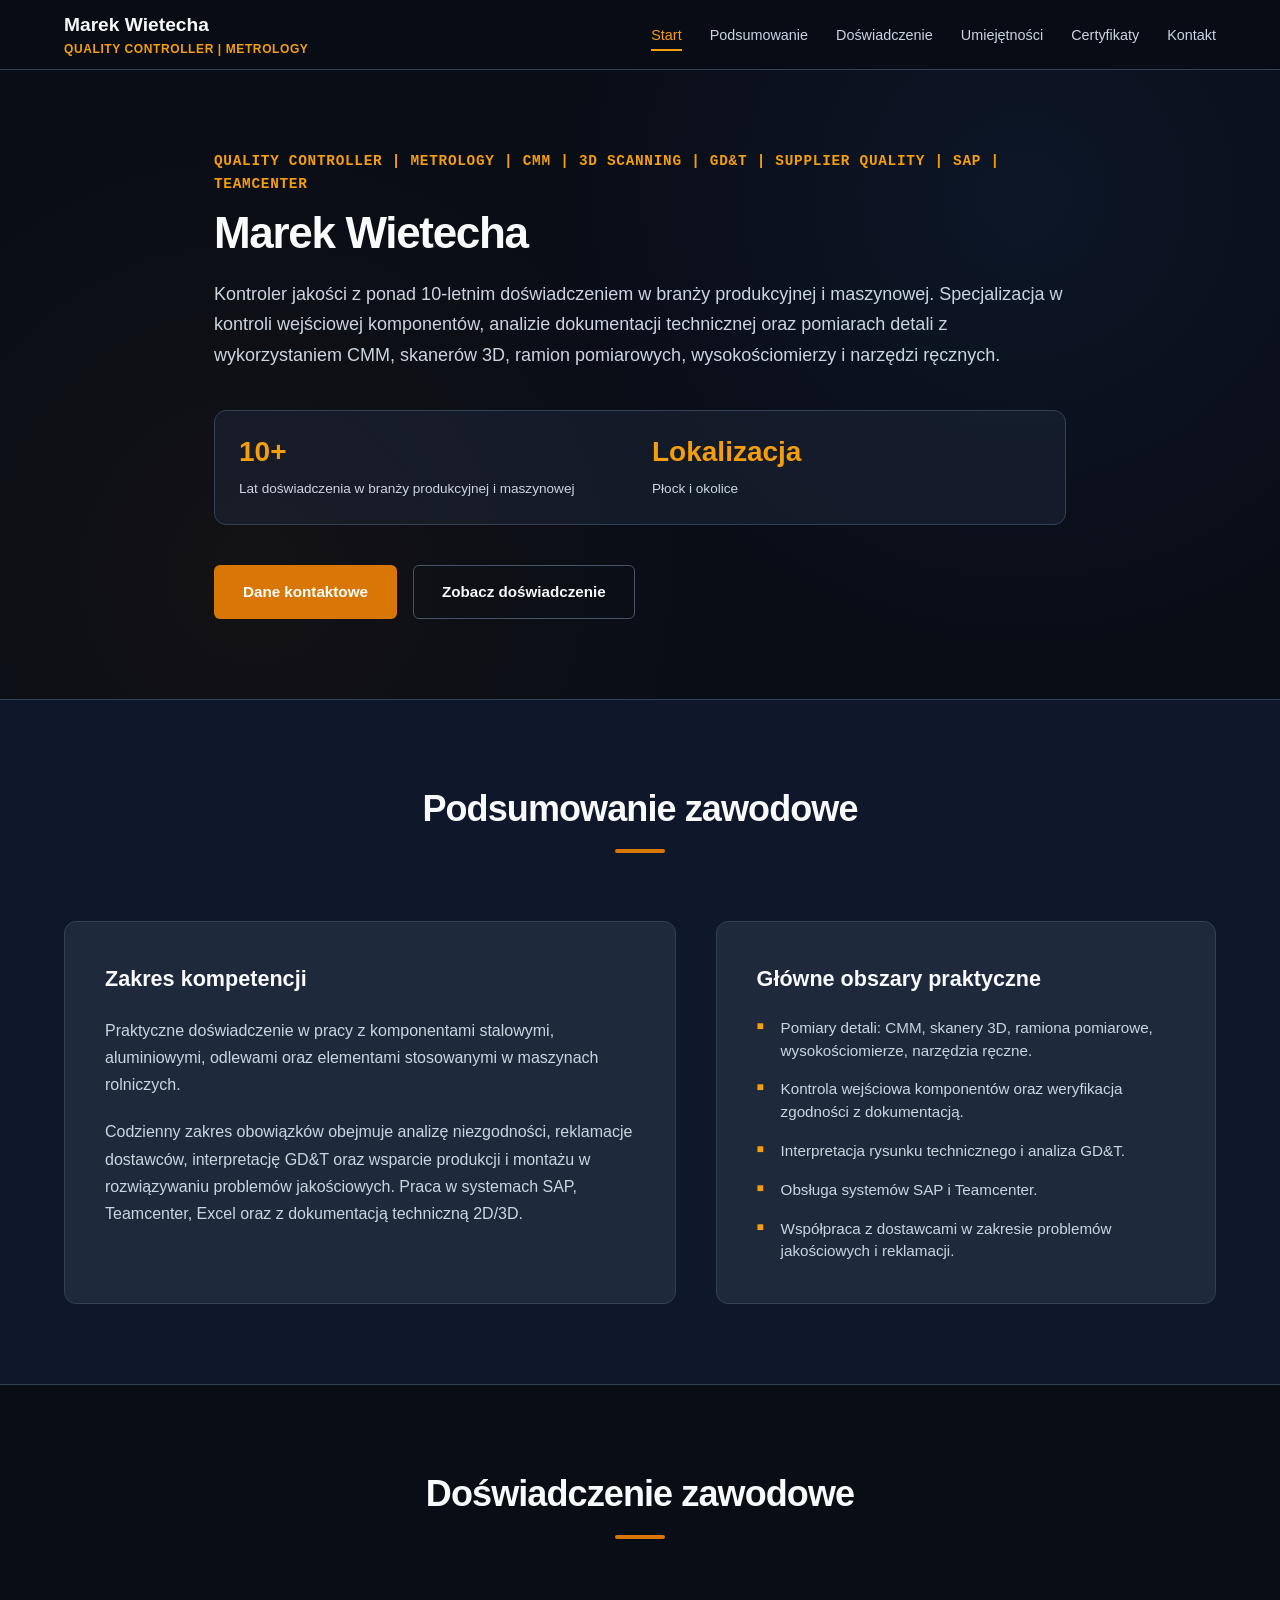
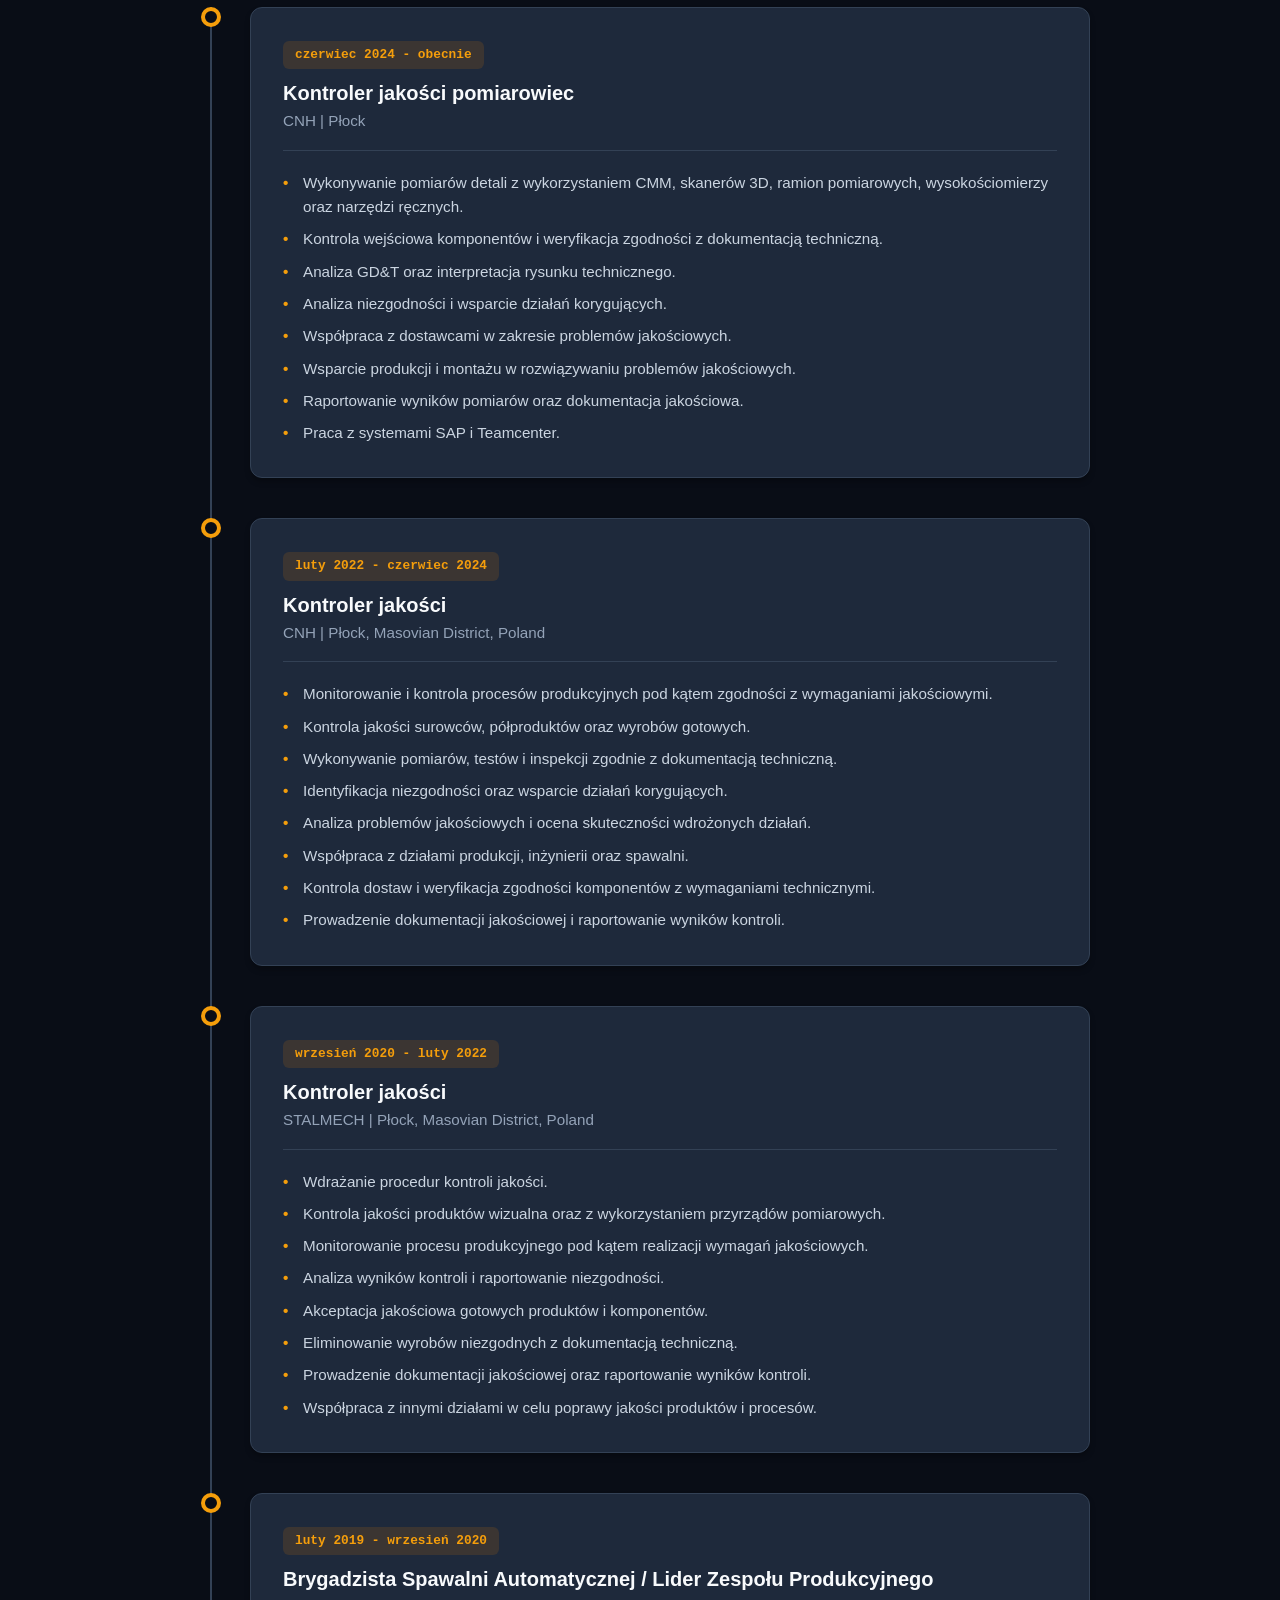
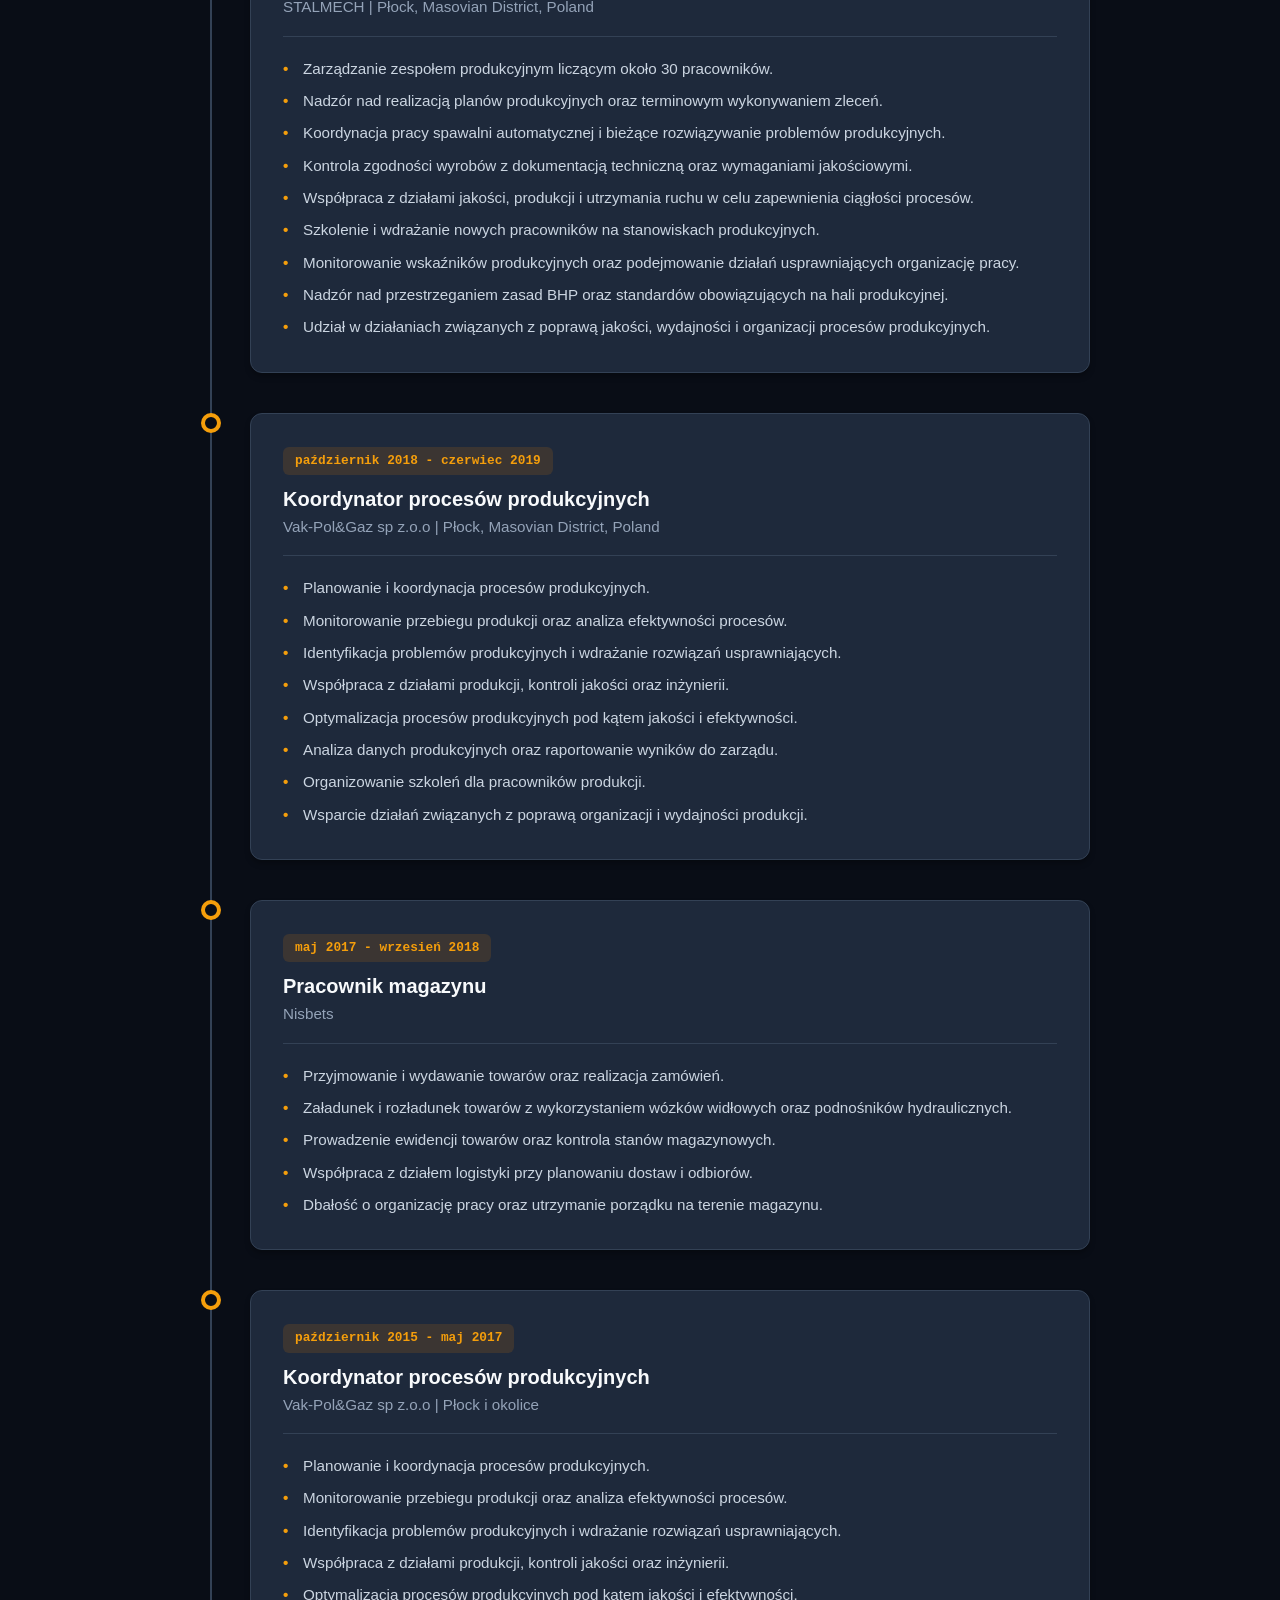
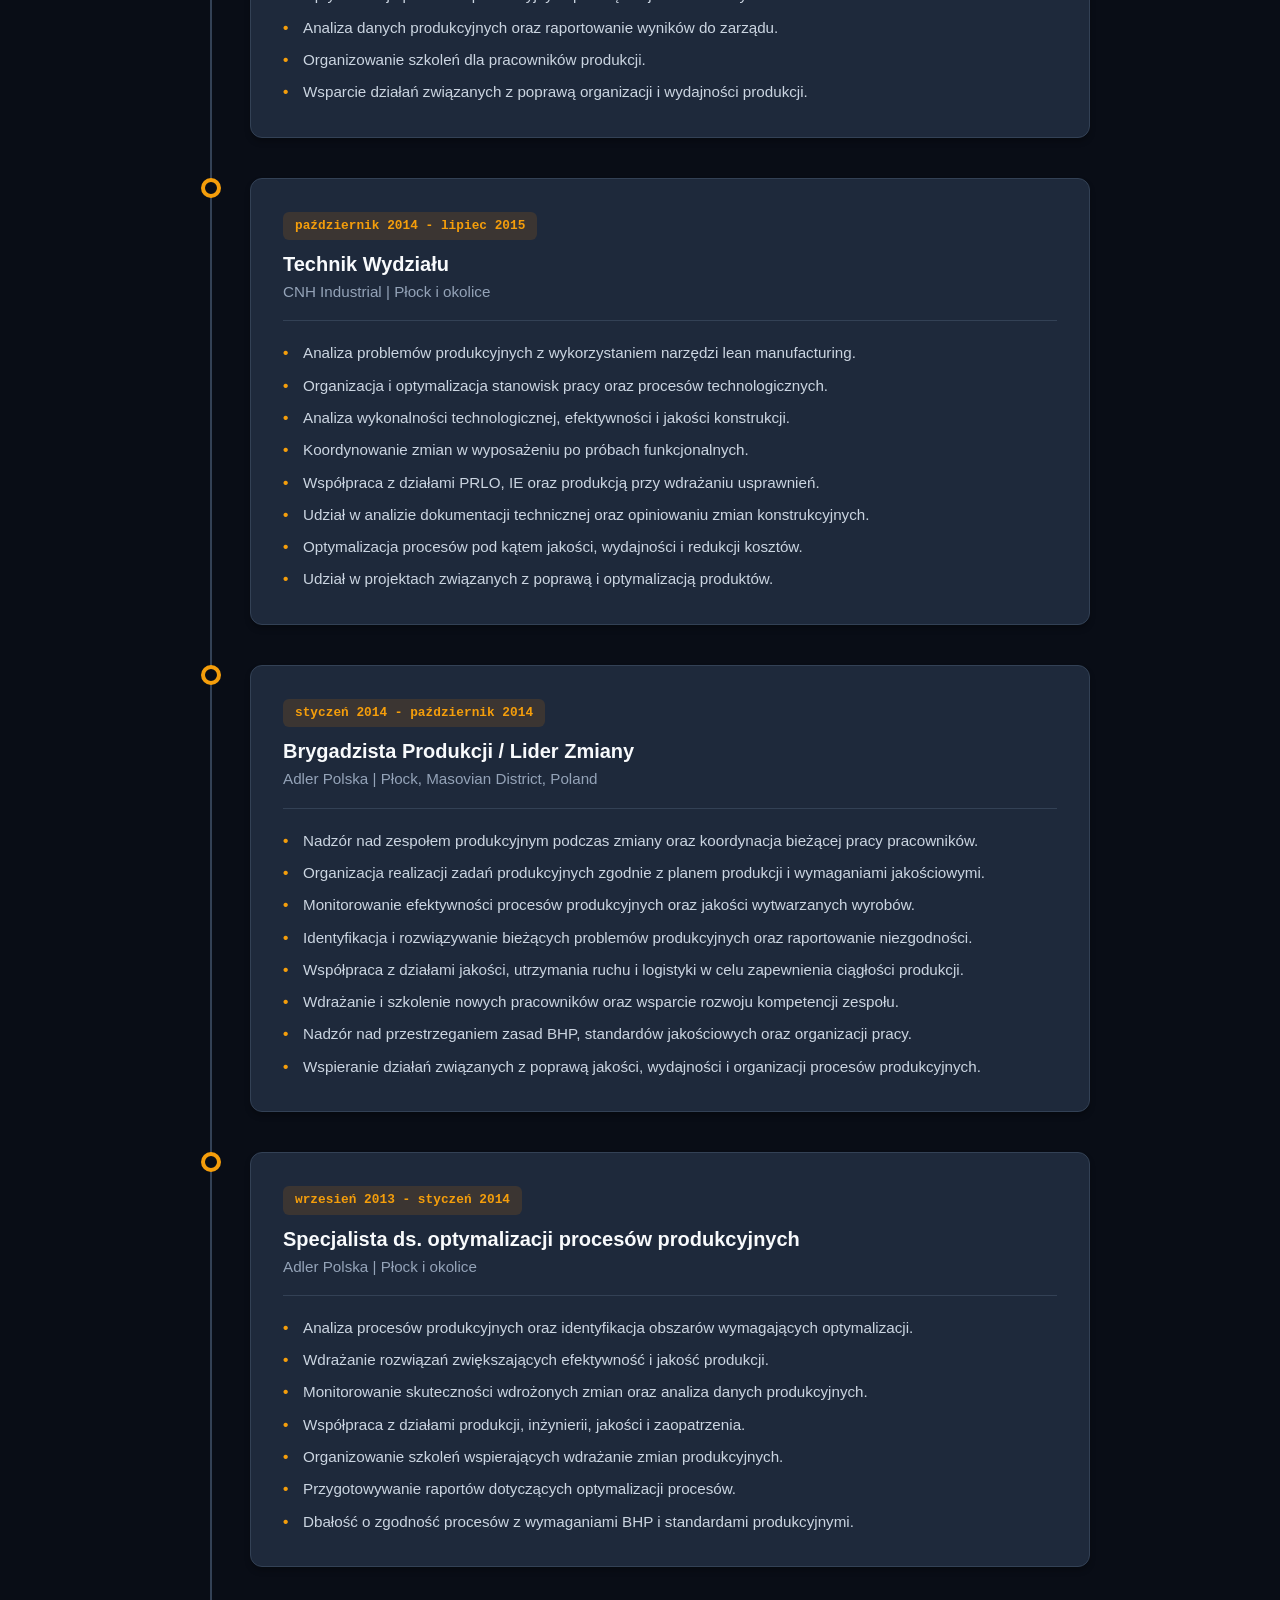
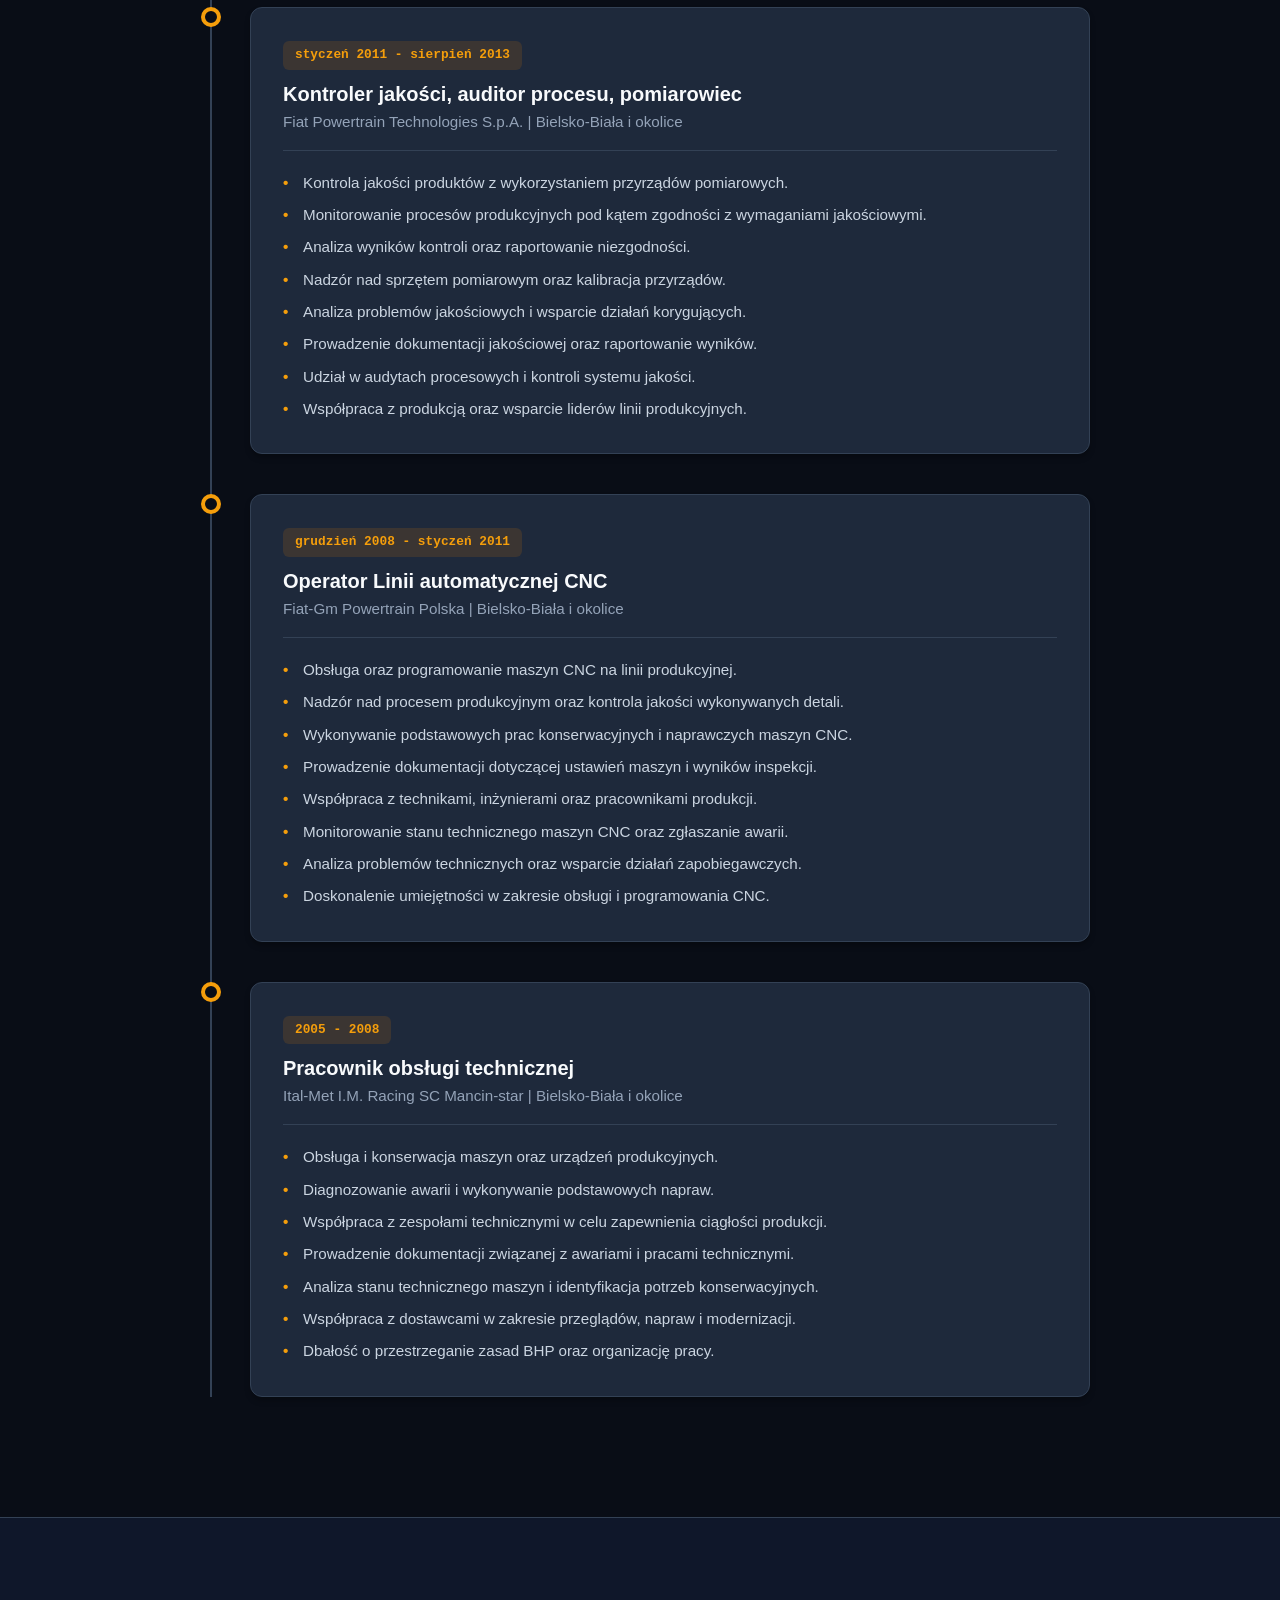
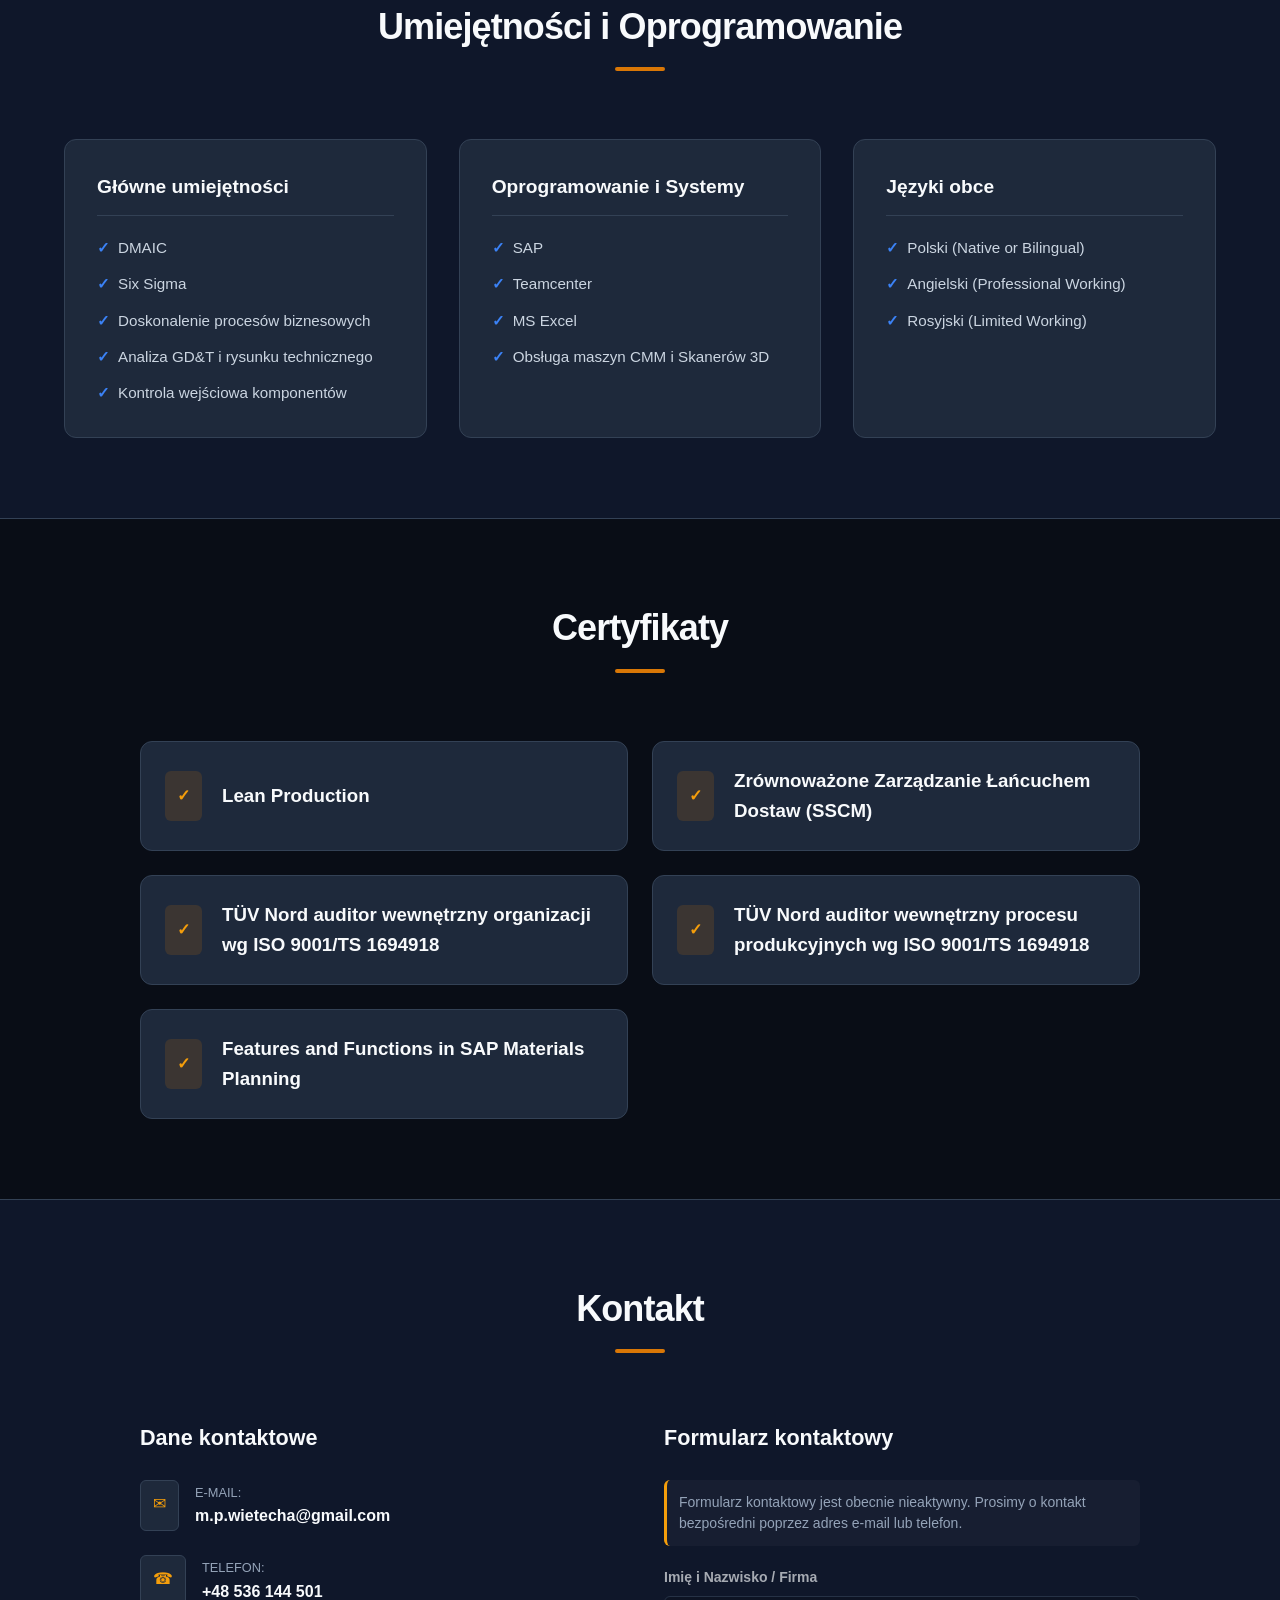
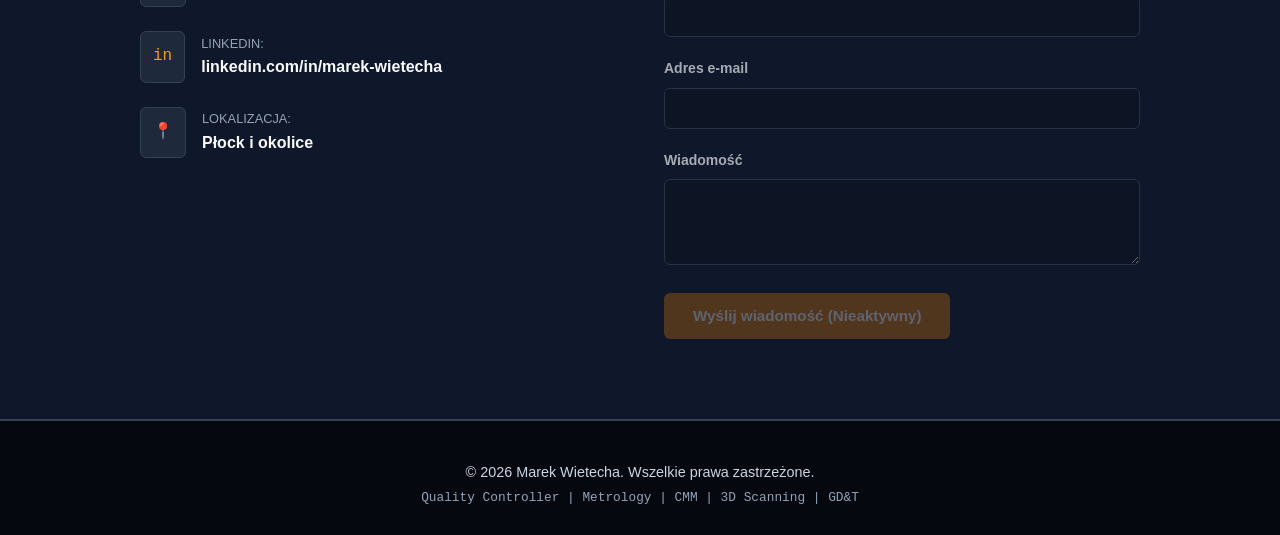
==== commit d971c778: "Update index.html" ====
--- a/index.html
+++ b/index.html
@@ -23,7 +23,314 @@
     <meta name="twitter:title" content="Marek Wietecha | Quality Controller &amp; Metrology Specialist">
     <meta name="twitter:description" content="Kontroler jakości i pomiarowiec z doświadczeniem w CMM, skanowaniu 3D, GD&amp;T i SAP.">
 
-    <link rel="stylesheet" href="style.css">
+    <!-- Embedded Production CSS -->
+    <style>
+      :root {
+        --bg-primary: #090d16;
+        --bg-secondary: #0f172a;
+        --bg-card: #1e293b;
+        --bg-card-hover: #334155;
+        
+        --text-primary: #f8fafc;
+        --text-secondary: #cbd5e1;
+        --text-muted: #94a3b8;
+        
+        --accent-amber: #d97706;
+        --accent-amber-hover: #b45309;
+        --accent-amber-light: rgba(217, 119, 6, 0.15);
+        --accent-blue: #3b82f6;
+        
+        --border-color: #334155;
+        --border-color-light: #475569;
+        
+        --font-family: -apple-system, BlinkMacSystemFont, "Segoe UI", Roboto, Helvetica, Arial, sans-serif;
+        --font-mono: ui-monospace, SFMono-Regular, Menlo, Monaco, Consolas, monospace;
+        
+        --container-width: 1200px;
+        --header-height: 70px;
+        --border-radius-sm: 6px;
+        --border-radius-md: 12px;
+        
+        --transition-fast: 0.2s ease;
+        --shadow-md: 0 4px 6px -1px rgba(0, 0, 0, 0.3);
+      }
+
+      *, *::before, *::after {
+        box-sizing: border-box;
+        margin: 0;
+        padding: 0;
+      }
+
+      html {
+        scroll-behavior: smooth;
+        font-size: 16px;
+        background-color: var(--bg-primary);
+        color: var(--text-primary);
+      }
+
+      body {
+        font-family: var(--font-family);
+        line-height: 1.6;
+        min-height: 100vh;
+        display: flex;
+        flex-direction: column;
+        overflow-x: hidden;
+        -webkit-font-smoothing: antialiased;
+      }
+
+      ul, ol { list-style: none; }
+      a { color: inherit; text-decoration: none; transition: color var(--transition-fast); }
+
+      .skip-link {
+        position: absolute;
+        top: -100px;
+        left: 1rem;
+        background: var(--accent-amber);
+        color: #ffffff;
+        font-weight: 700;
+        padding: 0.75rem 1.25rem;
+        z-index: 9999;
+        border-radius: var(--border-radius-sm);
+        transition: top var(--transition-fast);
+      }
+      .skip-link:focus { top: 1rem; outline: 3px solid #ffffff; }
+
+      .container {
+        width: 100%;
+        max-width: var(--container-width);
+        margin: 0 auto;
+        padding: 0 1.5rem;
+      }
+
+      .section {
+        padding: 5rem 0;
+        border-bottom: 1px solid var(--border-color);
+      }
+
+      .section-header {
+        text-align: center;
+        max-width: 800px;
+        margin: 0 auto 3.5rem auto;
+      }
+
+      .section-title {
+        font-size: 2.25rem;
+        font-weight: 800;
+        letter-spacing: -0.025em;
+        color: var(--text-primary);
+        margin-bottom: 0.75rem;
+        position: relative;
+        display: inline-block;
+      }
+
+      .section-title::after {
+        content: "";
+        display: block;
+        width: 50px;
+        height: 4px;
+        background: var(--accent-amber);
+        margin: 0.75rem auto 0 auto;
+        border-radius: 2px;
+      }
+
+      .btn {
+        display: inline-flex;
+        align-items: center;
+        justify-content: center;
+        padding: 0.85rem 1.75rem;
+        font-weight: 600;
+        font-size: 0.95rem;
+        border-radius: var(--border-radius-sm);
+        transition: all var(--transition-fast);
+        cursor: pointer;
+        border: 1px solid transparent;
+      }
+
+      .btn-primary {
+        background-color: var(--accent-amber);
+        color: #ffffff;
+      }
+
+      .btn-primary:hover:not(:disabled) {
+        background-color: var(--accent-amber-hover);
+      }
+
+      .btn-secondary {
+        background-color: transparent;
+        color: var(--text-primary);
+        border-color: var(--border-color-light);
+      }
+
+      .btn-secondary:hover {
+        background-color: var(--bg-card);
+        border-color: var(--text-secondary);
+      }
+
+      .btn:disabled {
+        opacity: 0.5;
+        cursor: not-allowed;
+      }
+
+      /* Header Navigation */
+      .header {
+        position: sticky;
+        top: 0;
+        left: 0;
+        width: 100%;
+        height: var(--header-height);
+        background-color: rgba(9, 13, 22, 0.95);
+        backdrop-filter: blur(10px);
+        border-bottom: 1px solid var(--border-color);
+        z-index: 1000;
+      }
+
+      .header-container {
+        display: flex;
+        align-items: center;
+        justify-content: space-between;
+        height: 100%;
+      }
+
+      .logo { display: flex; flex-direction: column; }
+      .logo-name { font-size: 1.2rem; font-weight: 800; color: var(--text-primary); }
+      .logo-title { font-size: 0.75rem; font-weight: 600; color: #f59e0b; text-transform: uppercase; letter-spacing: 0.05em; }
+
+      .nav-list { display: flex; gap: 1.75rem; }
+      .nav-link { font-size: 0.9rem; font-weight: 500; color: var(--text-secondary); padding: 0.5rem 0; position: relative; }
+      .nav-link:hover, .nav-link:focus, .nav-link.active { color: #f59e0b; }
+      .nav-link.active::after {
+        content: ""; position: absolute; bottom: 0; left: 0; width: 100%; height: 2px; background-color: #f59e0b;
+      }
+
+      .nav-toggle {
+        display: none;
+        background: transparent;
+        border: none;
+        cursor: pointer;
+        padding: 0.5rem;
+        flex-direction: column;
+        gap: 5px;
+      }
+
+      .hamburger-bar {
+        display: block; width: 24px; height: 2px; background-color: var(--text-primary); transition: all var(--transition-fast);
+      }
+
+      /* Hero Section */
+      .hero {
+        background: radial-gradient(circle at 80% 20%, rgba(59, 130, 246, 0.08) 0%, transparent 40%),
+                    radial-gradient(circle at 20% 80%, rgba(217, 119, 6, 0.05) 0%, transparent 40%),
+                    var(--bg-primary);
+        padding: 5rem 0;
+      }
+
+      .hero-container {
+        display: block;
+        max-width: 900px;
+        margin: 0 auto;
+      }
+
+      .hero-subtitle {
+        font-family: var(--font-mono); font-size: 0.9rem; color: #f59e0b; text-transform: uppercase; letter-spacing: 0.05em; margin-bottom: 0.75rem; font-weight: 600;
+      }
+
+      .hero-title {
+        font-size: 2.75rem; font-weight: 900; line-height: 1.15; margin-bottom: 1.25rem; letter-spacing: -0.03em; color: var(--text-primary);
+      }
+
+      .hero-description { font-size: 1.125rem; color: var(--text-secondary); margin-bottom: 2.5rem; line-height: 1.7; }
+
+      .hero-stats {
+        display: grid; grid-template-columns: repeat(2, 1fr); gap: 1.5rem; margin-bottom: 2.5rem; padding: 1.5rem;
+        background-color: rgba(30, 41, 59, 0.5); border: 1px solid var(--border-color); border-radius: var(--border-radius-md);
+      }
+
+      .stat-number { display: block; font-size: 1.75rem; font-weight: 800; color: #f59e0b; line-height: 1.2; margin-bottom: 0.35rem; }
+      .stat-label { font-size: 0.85rem; color: var(--text-secondary); line-height: 1.3; }
+
+      .hero-actions { display: flex; gap: 1rem; }
+
+      /* About Section */
+      .about { background-color: var(--bg-secondary); }
+      .about-grid { display: grid; grid-template-columns: 1.1fr 0.9fr; gap: 2.5rem; }
+      .about-text-card, .about-highlights-card {
+        background-color: var(--bg-card); padding: 2.5rem; border-radius: var(--border-radius-md); border: 1px solid var(--border-color);
+      }
+      .about-text-card h3, .about-highlights-card h3 { font-size: 1.35rem; color: var(--text-primary); margin-bottom: 1.25rem; }
+      .about-text-card p { color: var(--text-secondary); margin-bottom: 1.25rem; line-height: 1.7; }
+      .highlight-list { display: flex; flex-direction: column; gap: 1rem; }
+      .highlight-list li { color: var(--text-secondary); font-size: 0.95rem; padding-left: 1.5rem; position: relative; line-height: 1.5; }
+      .highlight-list li::before { content: "■"; position: absolute; left: 0; top: 0; color: #f59e0b; font-size: 0.75rem; }
+
+      /* Experience Section */
+      .experience { background-color: var(--bg-primary); }
+      .timeline { position: relative; max-width: 900px; margin: 0 auto; }
+      .timeline::before { content: ""; position: absolute; top: 0; bottom: 0; left: 20px; width: 2px; background-color: var(--border-color); }
+      .timeline-item { position: relative; padding-left: 60px; margin-bottom: 2.5rem; }
+      .timeline-marker { position: absolute; top: 0; left: 11px; width: 20px; height: 20px; border-radius: 50%; background-color: var(--bg-primary); border: 4px solid #f59e0b; z-index: 2; }
+      .timeline-content { background-color: var(--bg-card); padding: 2rem; border-radius: var(--border-radius-md); border: 1px solid var(--border-color); box-shadow: var(--shadow-md); }
+      .timeline-header { margin-bottom: 1.25rem; border-bottom: 1px solid var(--border-color); padding-bottom: 1rem; }
+      .timeline-period { display: inline-block; font-family: var(--font-mono); font-size: 0.8rem; color: #f59e0b; background-color: var(--accent-amber-light); padding: 0.25rem 0.75rem; border-radius: var(--border-radius-sm); margin-bottom: 0.5rem; font-weight: 600; }
+      .timeline-role { font-size: 1.25rem; font-weight: 700; color: var(--text-primary); }
+      .timeline-company { font-size: 0.95rem; color: var(--text-muted); font-weight: 500; }
+      .timeline-body ul { display: flex; flex-direction: column; gap: 0.5rem; }
+      .timeline-body li { color: var(--text-secondary); font-size: 0.95rem; padding-left: 1.25rem; position: relative; line-height: 1.6; }
+      .timeline-body li::before { content: "•"; position: absolute; left: 0; color: #f59e0b; font-weight: bold; }
+
+      /* Skills & Certificates */
+      .skills { background-color: var(--bg-secondary); }
+      .certificates { background-color: var(--bg-primary); }
+
+      .skills-grid { display: grid; grid-template-columns: repeat(3, 1fr); gap: 2rem; }
+      .skill-category { background-color: var(--bg-card); padding: 2rem; border-radius: var(--border-radius-md); border: 1px solid var(--border-color); }
+      .skill-category h3 { font-size: 1.2rem; color: var(--text-primary); margin-bottom: 1.25rem; padding-bottom: 0.75rem; border-bottom: 1px solid var(--border-color); }
+
+      .skill-list { display: flex; flex-direction: column; gap: 0.75rem; }
+      .skill-list li { color: var(--text-secondary); font-size: 0.95rem; display: flex; align-items: center; gap: 0.5rem; }
+      .skill-list li::before { content: "✓"; color: var(--accent-blue); font-weight: bold; }
+
+      .certificates-grid { display: grid; grid-template-columns: repeat(2, 1fr); gap: 1.5rem; max-width: 1000px; margin: 0 auto; }
+      .cert-card { background-color: var(--bg-card); padding: 1.5rem; border-radius: var(--border-radius-md); border: 1px solid var(--border-color); display: flex; gap: 1.25rem; align-items: center; }
+      .cert-icon { color: #f59e0b; background-color: var(--accent-amber-light); padding: 0.75rem; border-radius: var(--border-radius-sm); font-weight: bold; }
+
+      /* Contact Section */
+      .contact { background-color: var(--bg-secondary); }
+      .contact-grid { display: grid; grid-template-columns: 1fr 1fr; gap: 3rem; max-width: 1000px; margin: 0 auto; }
+      .contact-info h3, .contact-form-container h3 { font-size: 1.35rem; color: var(--text-primary); margin-bottom: 1.5rem; }
+      .contact-methods { display: flex; flex-direction: column; gap: 1.5rem; }
+      .contact-item { display: flex; align-items: center; gap: 1rem; }
+      .contact-icon { color: #f59e0b; background-color: var(--bg-card); border: 1px solid var(--border-color); padding: 0.75rem; border-radius: var(--border-radius-sm); font-family: var(--font-mono); }
+      .contact-label { display: block; font-size: 0.8rem; color: var(--text-muted); text-transform: uppercase; }
+      .contact-link, .contact-text { font-size: 1rem; font-weight: 600; color: var(--text-primary); }
+      .contact-link:hover, .contact-link:focus { color: #f59e0b; text-decoration: underline; }
+
+      .form-disabled-notice { font-size: 0.875rem; color: var(--text-muted); margin-bottom: 1.25rem; line-height: 1.5; background-color: rgba(255, 255, 255, 0.03); padding: 0.75rem; border-radius: var(--border-radius-sm); border-left: 3px solid #f59e0b; }
+      .contact-form { opacity: 0.65; }
+      .form-group { margin-bottom: 1.25rem; }
+      .form-group label { display: block; font-size: 0.875rem; font-weight: 600; color: var(--text-primary); margin-bottom: 0.5rem; }
+      .form-input { width: 100%; background-color: var(--bg-primary); border: 1px solid var(--border-color); border-radius: var(--border-radius-sm); padding: 0.75rem 1rem; color: var(--text-primary); }
+      .form-input:disabled { cursor: not-allowed; background-color: #0d1322; }
+
+      /* Footer */
+      .footer { background-color: #05080f; padding: 2.5rem 0; border-top: 1px solid var(--border-color); text-align: center; }
+      .footer-copyright { font-size: 0.9rem; color: var(--text-secondary); }
+      .footer-role { font-size: 0.8rem; color: var(--text-muted); font-family: var(--font-mono); margin-top: 0.25rem; }
+
+      /* Responsive Rules */
+      @media (max-width: 992px) {
+        .about-grid, .contact-grid { grid-template-columns: 1fr; }
+        .skills-grid { grid-template-columns: 1fr; }
+      }
+      @media (max-width: 768px) {
+        .nav-toggle { display: flex; }
+        .nav { position: absolute; top: var(--header-height); left: 0; width: 100%; background-color: var(--bg-secondary); border-bottom: 1px solid var(--border-color); padding: 1.5rem; display: none; }
+        .nav.is-open { display: block; }
+        .nav-list { flex-direction: column; gap: 1rem; }
+        .hero-title { font-size: 2.15rem; }
+        .hero-stats, .certificates-grid { grid-template-columns: 1fr; }
+        .hero-actions { flex-direction: column; }
+      }
+    </style>
 
     <!-- Structured Data (Schema.org JSON-LD) -->
     <script type="application/ld+json">
@@ -191,7 +498,7 @@
                             <header class="timeline-header">
                                 <span class="timeline-period">luty 2022 - czerwiec 2024</span>
                                 <h3 class="timeline-role">Kontroler jakości</h3>
-                                <p class="timeline-company">CNH | Płock, Mazovian District, Poland</p>
+                                <p class="timeline-company">CNH | Płock, Masovian District, Poland</p>
                             </header>
                             <div class="timeline-body">
                                 <ul>
@@ -302,7 +609,7 @@
                         </div>
                     </article>
 
-                    <!-- Vak-Pol&Gaz - Koordynator procesów produkcyjnych (poprzedni okres) -->
+                    <!-- Vak-Pol&Gaz - Koordynator procesów produkcyjnych -->
                     <article class="timeline-item">
                         <div class="timeline-marker"></div>
                         <div class="timeline-content">
@@ -640,6 +947,31 @@
         </div>
     </footer>
 
-    <script src="script.js"></script>
+    <!-- Embedded Production JS -->
+    <script>
+      document.addEventListener('DOMContentLoaded', () => {
+        const navToggle = document.getElementById('navToggle');
+        const primaryNav = document.getElementById('primary-navigation');
+
+        if (navToggle && primaryNav) {
+          navToggle.addEventListener('click', () => {
+            const isOpen = primaryNav.classList.toggle('is-open');
+            navToggle.setAttribute('aria-expanded', isOpen.toString());
+          });
+        }
+
+        const navLinks = document.querySelectorAll('.nav-link');
+        navLinks.forEach(link => {
+          link.addEventListener('click', () => {
+            if (primaryNav && primaryNav.classList.contains('is-open')) {
+              primaryNav.classList.remove('is-open');
+              if (navToggle) {
+                navToggle.setAttribute('aria-expanded', 'false');
+              }
+            }
+          });
+        });
+      });
+    </script>
 </body>
 </html>
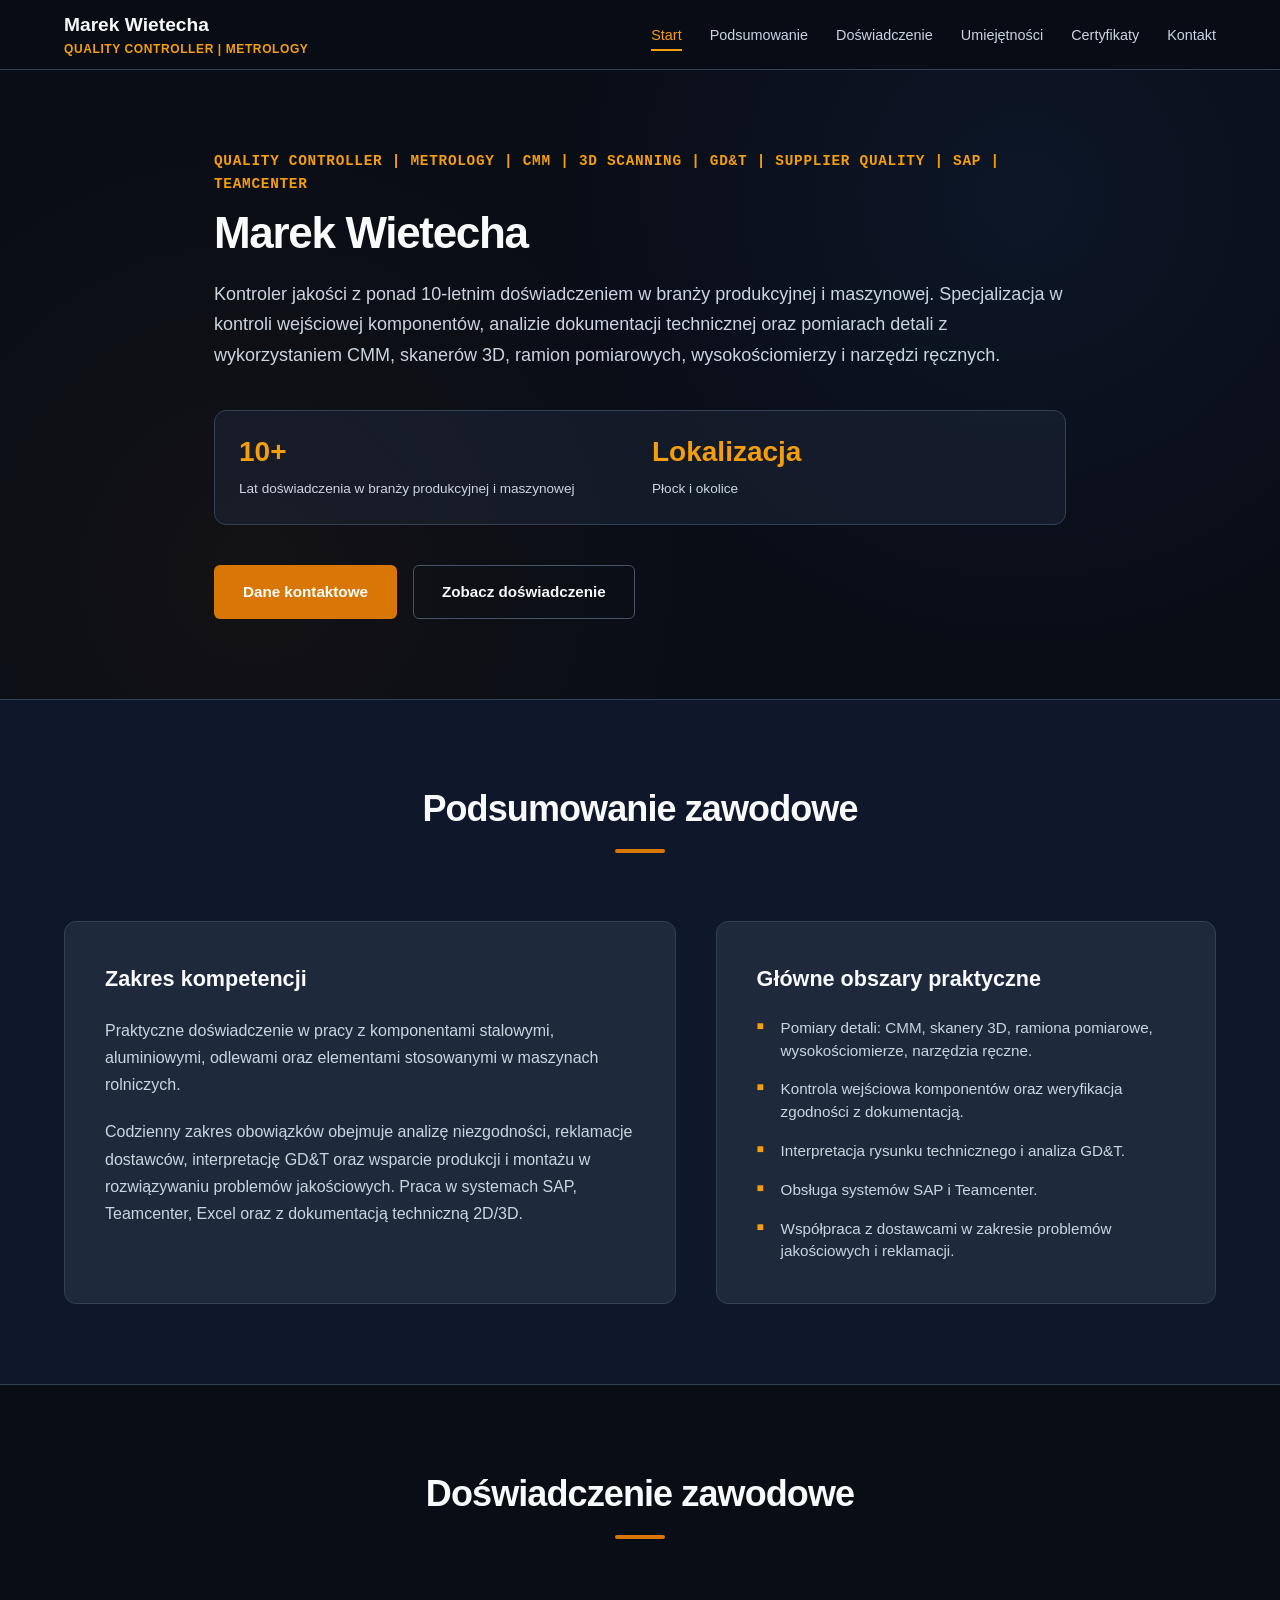
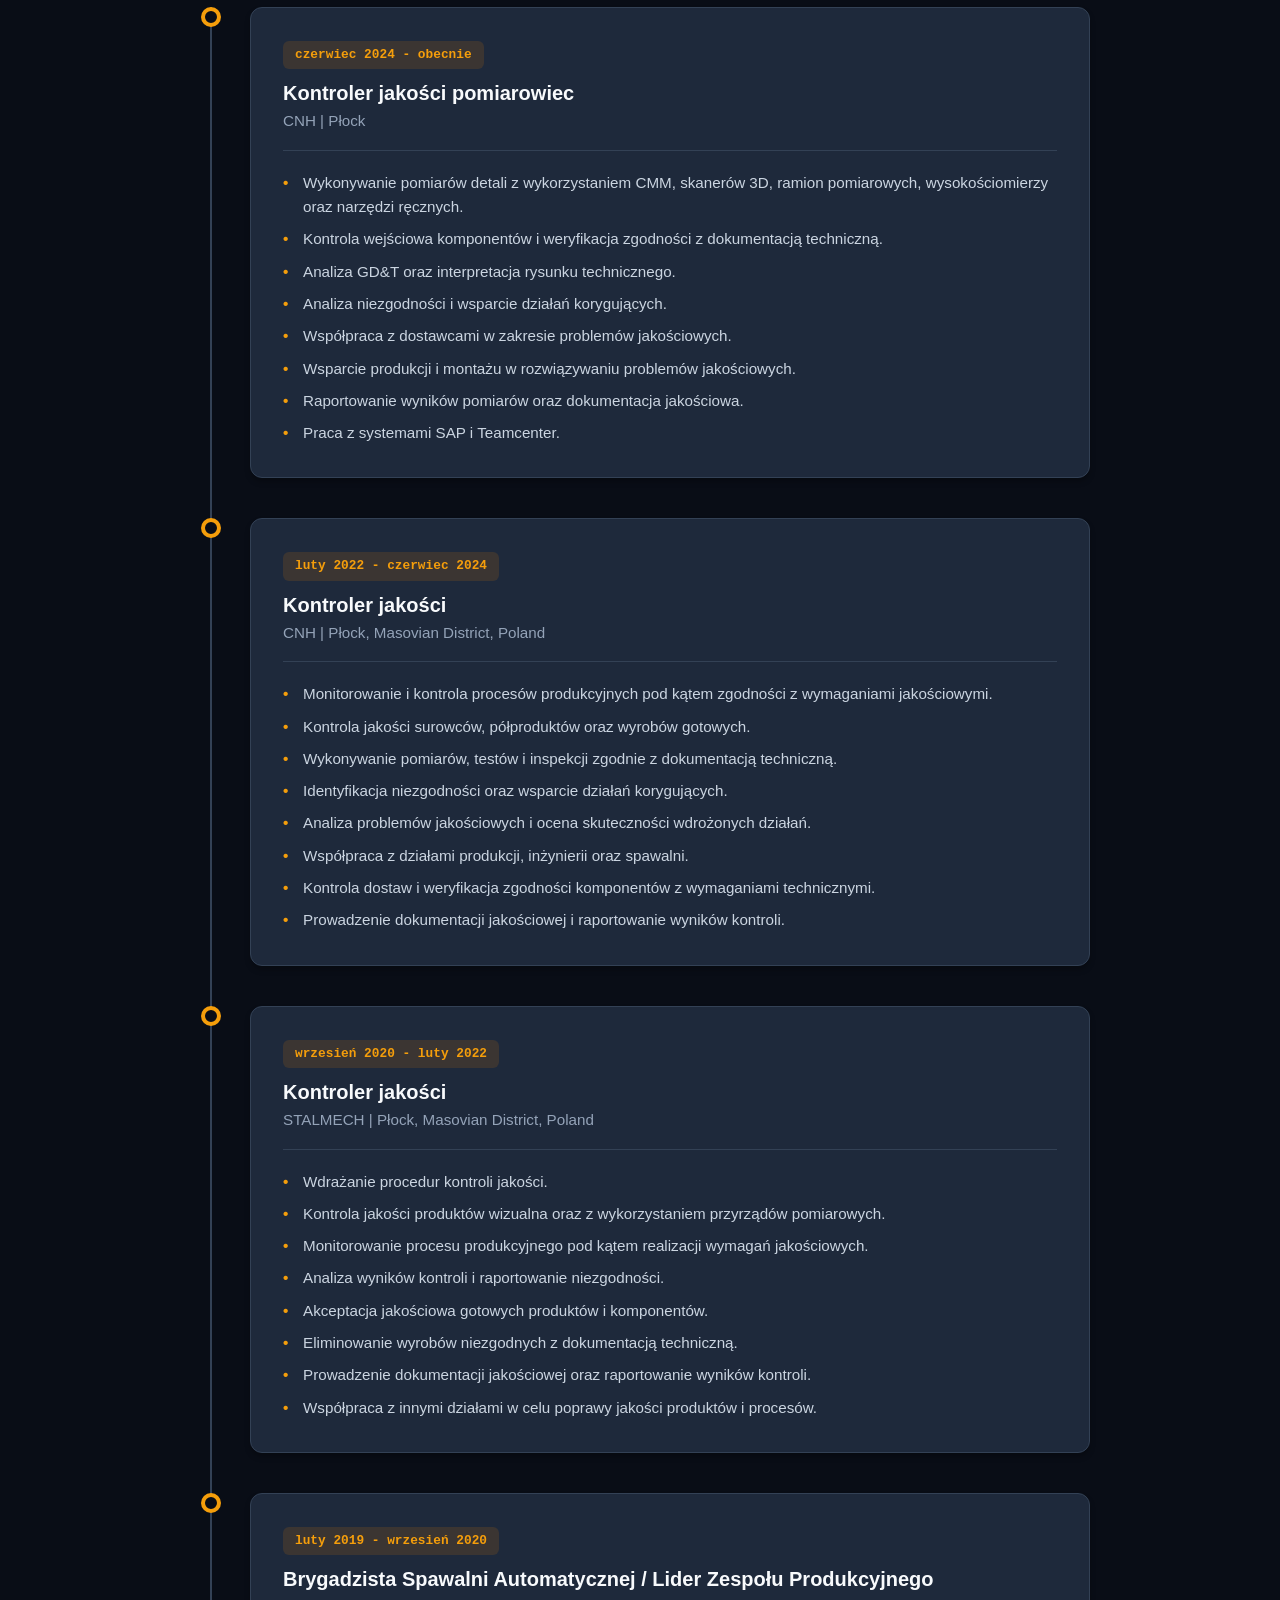
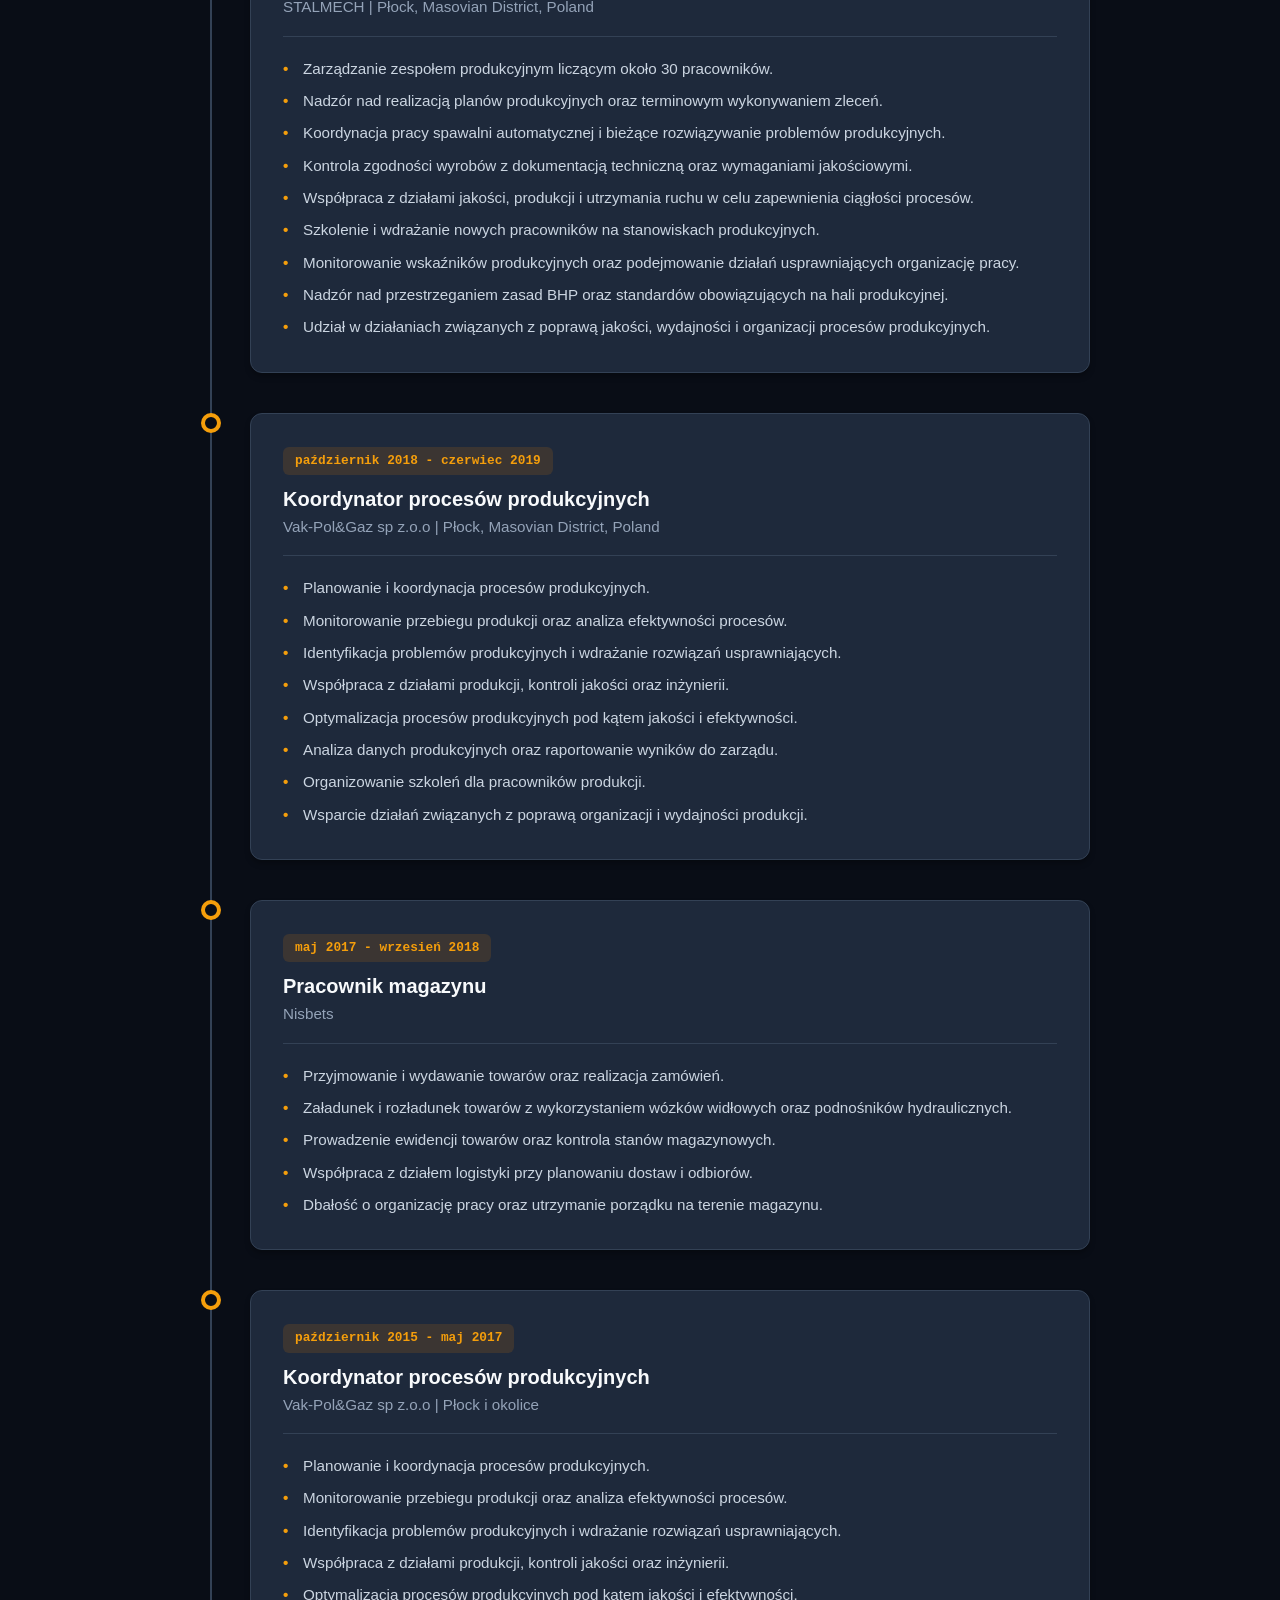
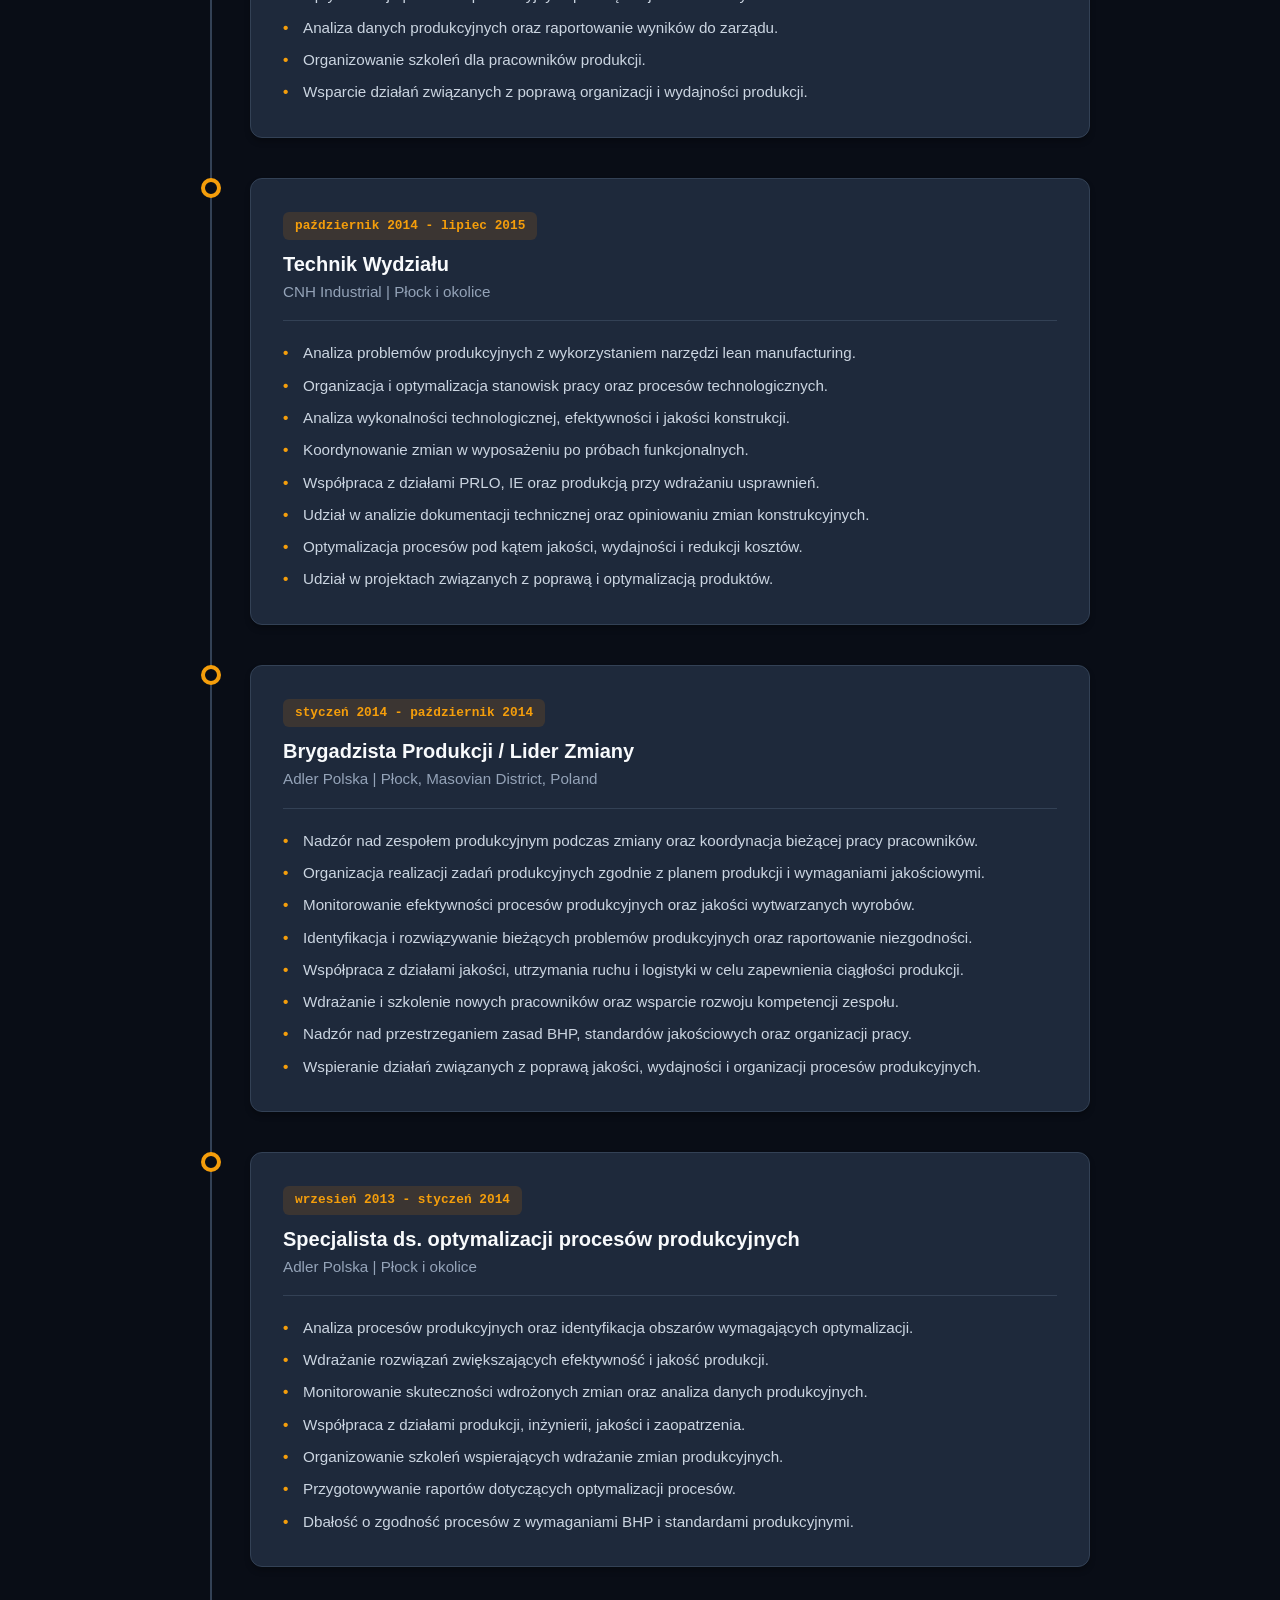
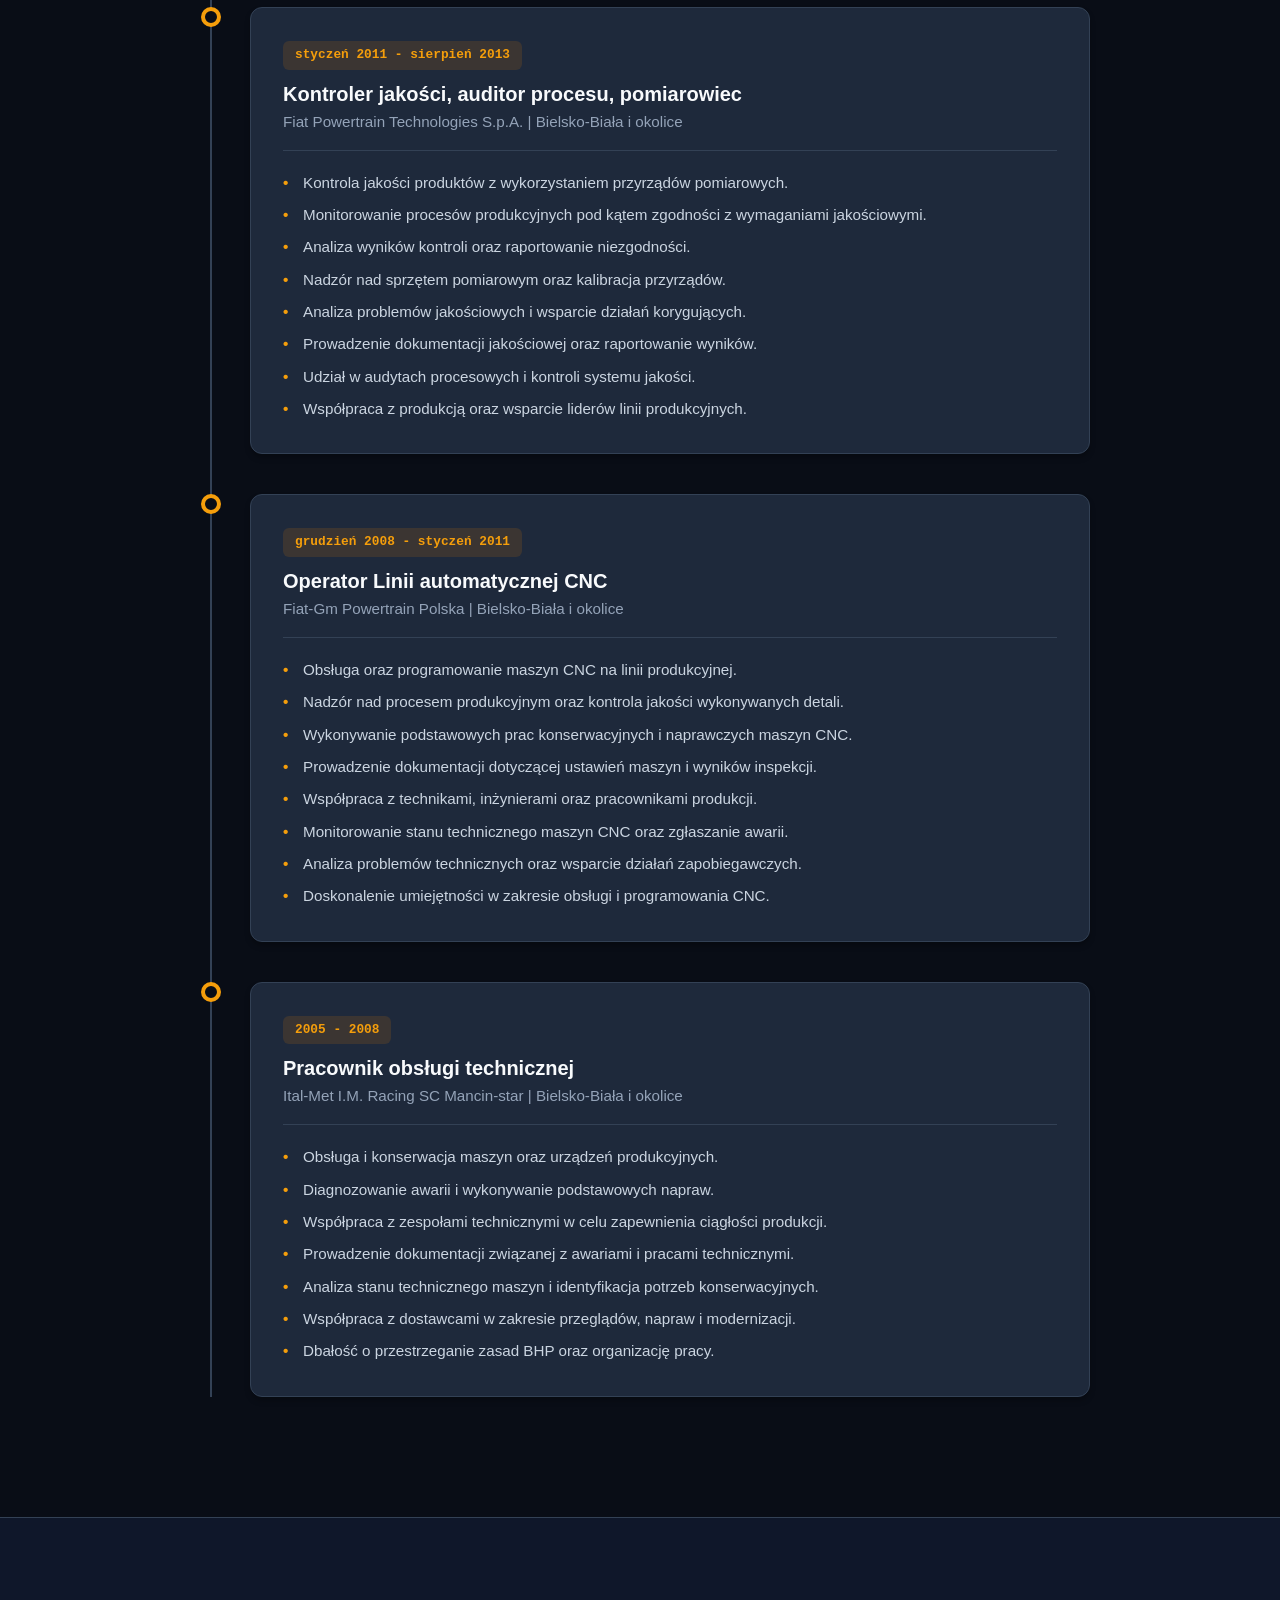
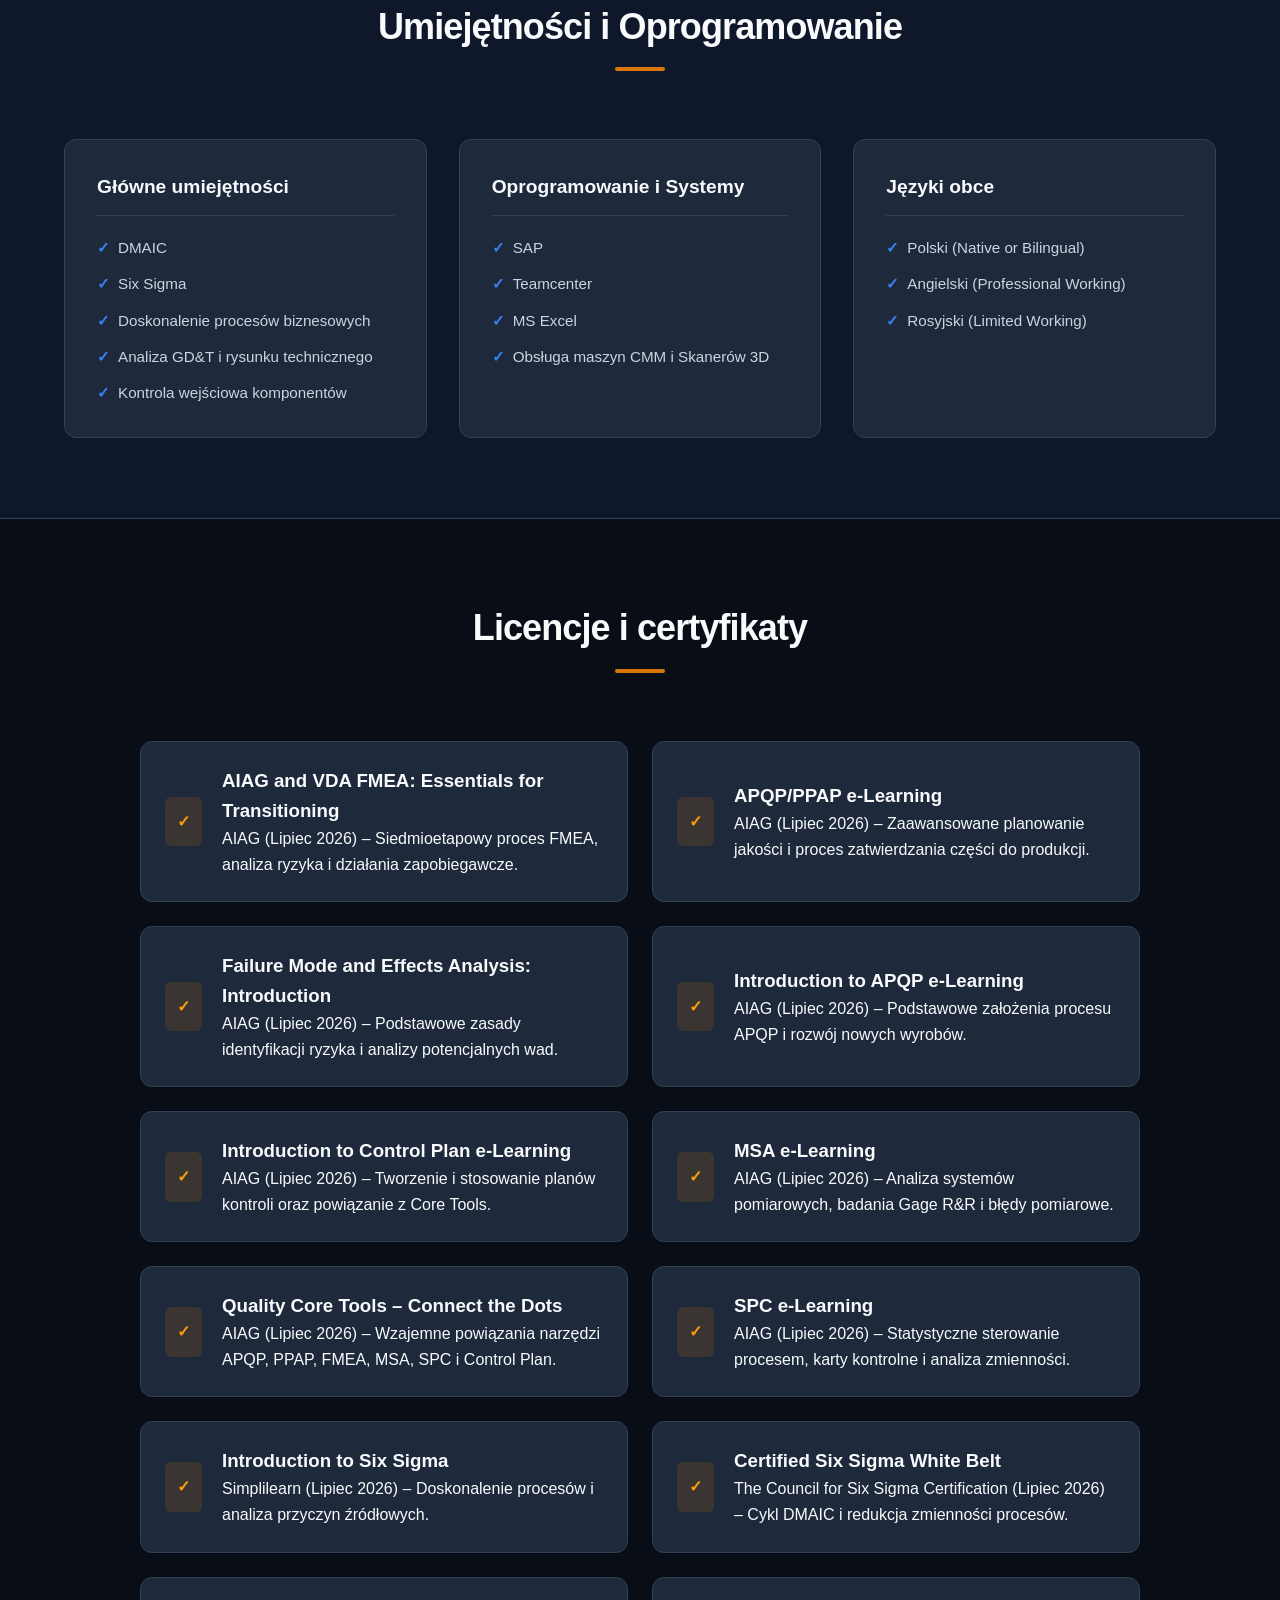
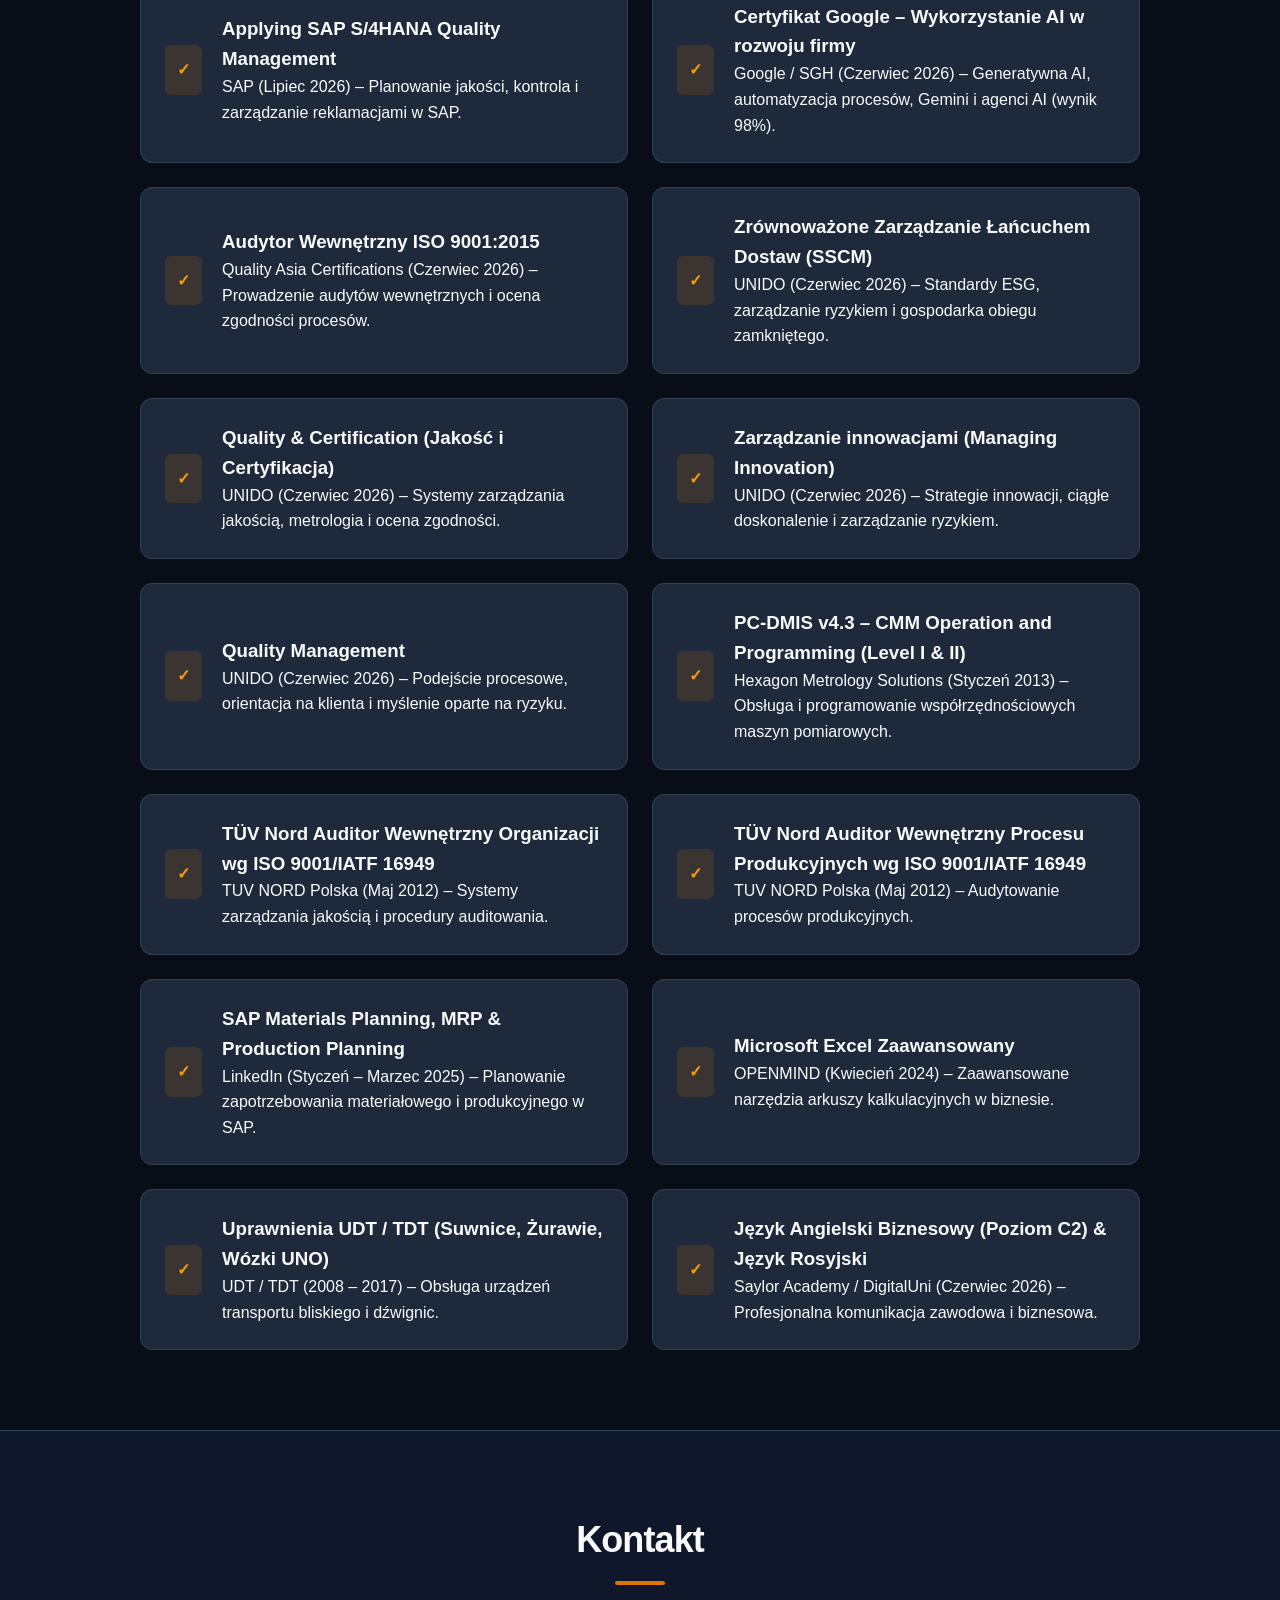
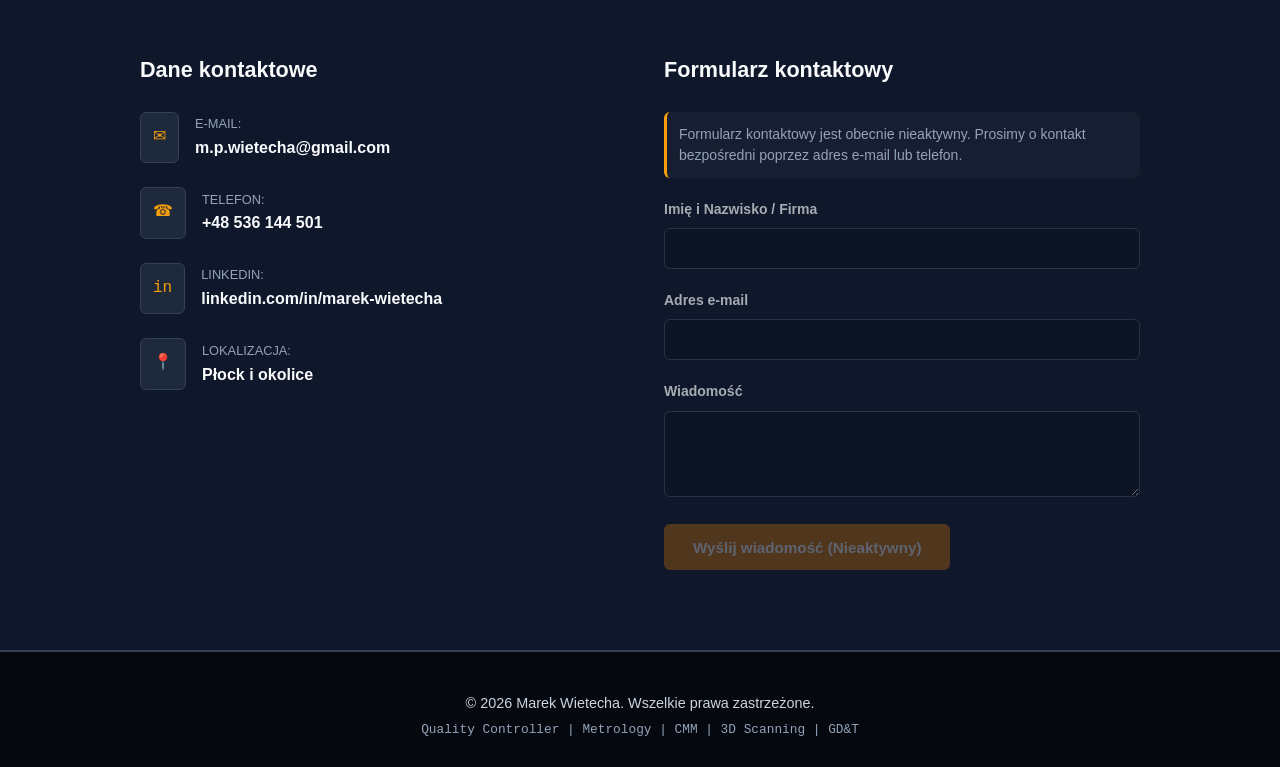
==== commit cecb17f0: "Update index.html" ====
--- a/index.html
+++ b/index.html
@@ -819,52 +819,232 @@
             </div>
         </section>
 
-        <!-- Certificates Section -->
-        <section id="certificates" class="certificates section">
-            <div class="container">
-                <header class="section-header">
-                    <h2 class="section-title">Certyfikaty</h2>
-                </header>
-
-                <div class="certificates-grid">
-                    <article class="cert-card">
-                        <div class="cert-icon" aria-hidden="true">✓</div>
-                        <div>
-                            <h3>Lean Production</h3>
-                        </div>
-                    </article>
-
-                    <article class="cert-card">
-                        <div class="cert-icon" aria-hidden="true">✓</div>
-                        <div>
-                            <h3>Zrównoważone Zarządzanie Łańcuchem Dostaw (SSCM)</h3>
-                        </div>
-                    </article>
-
-                    <article class="cert-card">
-                        <div class="cert-icon" aria-hidden="true">✓</div>
-                        <div>
-                            <h3>TÜV Nord auditor wewnętrzny organizacji wg ISO 9001/TS 1694918</h3>
-                        </div>
-                    </article>
-
-                    <article class="cert-card">
-                        <div class="cert-icon" aria-hidden="true">✓</div>
-                        <div>
-                            <h3>TÜV Nord auditor wewnętrzny procesu produkcyjnych wg ISO 9001/TS 1694918</h3>
-                        </div>
-                    </article>
-
-                    <article class="cert-card">
-                        <div class="cert-icon" aria-hidden="true">✓</div>
-                        <div>
-                            <h3>Features and Functions in SAP Materials Planning</h3>
-                        </div>
-                    </article>
-                </div>
-            </div>
-        </section>
-
+       <!-- Certificates Section -->
+<section id="certificates" class="certificates section">
+    <div class="container">
+        <header class="section-header">
+            <h2 class="section-title">Licencje i certyfikaty</h2>
+        </header>
+
+        <div class="certificates-grid">
+            <!-- AIAG & VDA FMEA -->
+            <article class="cert-card">
+                <div class="cert-icon" aria-hidden="true">✓</div>
+                <div>
+                    <h3>AIAG and VDA FMEA: Essentials for Transitioning</h3>
+                    <p>AIAG (Lipiec 2026) – Siedmioetapowy proces FMEA, analiza ryzyka i działania zapobiegawcze.</p>
+                </div>
+            </article>
+
+            <!-- APQP/PPAP -->
+            <article class="cert-card">
+                <div class="cert-icon" aria-hidden="true">✓</div>
+                <div>
+                    <h3>APQP/PPAP e-Learning</h3>
+                    <p>AIAG (Lipiec 2026) – Zaawansowane planowanie jakości i proces zatwierdzania części do produkcji.</p>
+                </div>
+            </article>
+
+            <!-- FMEA Introduction -->
+            <article class="cert-card">
+                <div class="cert-icon" aria-hidden="true">✓</div>
+                <div>
+                    <h3>Failure Mode and Effects Analysis: Introduction</h3>
+                    <p>AIAG (Lipiec 2026) – Podstawowe zasady identyfikacji ryzyka i analizy potencjalnych wad.</p>
+                </div>
+            </article>
+
+            <!-- Introduction to APQP -->
+            <article class="cert-card">
+                <div class="cert-icon" aria-hidden="true">✓</div>
+                <div>
+                    <h3>Introduction to APQP e-Learning</h3>
+                    <p>AIAG (Lipiec 2026) – Podstawowe założenia procesu APQP i rozwój nowych wyrobów.</p>
+                </div>
+            </article>
+
+            <!-- Introduction to Control Plan -->
+            <article class="cert-card">
+                <div class="cert-icon" aria-hidden="true">✓</div>
+                <div>
+                    <h3>Introduction to Control Plan e-Learning</h3>
+                    <p>AIAG (Lipiec 2026) – Tworzenie i stosowanie planów kontroli oraz powiązanie z Core Tools.</p>
+                </div>
+            </article>
+
+            <!-- MSA e-Learning -->
+            <article class="cert-card">
+                <div class="cert-icon" aria-hidden="true">✓</div>
+                <div>
+                    <h3>MSA e-Learning</h3>
+                    <p>AIAG (Lipiec 2026) – Analiza systemów pomiarowych, badania Gage R&R i błędy pomiarowe.</p>
+                </div>
+            </article>
+
+            <!-- Quality Core Tools -->
+            <article class="cert-card">
+                <div class="cert-icon" aria-hidden="true">✓</div>
+                <div>
+                    <h3>Quality Core Tools – Connect the Dots</h3>
+                    <p>AIAG (Lipiec 2026) – Wzajemne powiązania narzędzi APQP, PPAP, FMEA, MSA, SPC i Control Plan.</p>
+                </div>
+            </article>
+
+            <!-- SPC e-Learning -->
+            <article class="cert-card">
+                <div class="cert-icon" aria-hidden="true">✓</div>
+                <div>
+                    <h3>SPC e-Learning</h3>
+                    <p>AIAG (Lipiec 2026) – Statystyczne sterowanie procesem, karty kontrolne i analiza zmienności.</p>
+                </div>
+            </article>
+
+            <!-- Six Sigma Introduction -->
+            <article class="cert-card">
+                <div class="cert-icon" aria-hidden="true">✓</div>
+                <div>
+                    <h3>Introduction to Six Sigma</h3>
+                    <p>Simplilearn (Lipiec 2026) – Doskonalenie procesów i analiza przyczyn źródłowych.</p>
+                </div>
+            </article>
+
+            <!-- Certified Six Sigma White Belt -->
+            <article class="cert-card">
+                <div class="cert-icon" aria-hidden="true">✓</div>
+                <div>
+                    <h3>Certified Six Sigma White Belt</h3>
+                    <p>The Council for Six Sigma Certification (Lipiec 2026) – Cykl DMAIC i redukcja zmienności procesów.</p>
+                </div>
+            </article>
+
+            <!-- SAP S/4HANA Quality Management -->
+            <article class="cert-card">
+                <div class="cert-icon" aria-hidden="true">✓</div>
+                <div>
+                    <h3>Applying SAP S/4HANA Quality Management</h3>
+                    <p>SAP (Lipiec 2026) – Planowanie jakości, kontrola i zarządzanie reklamacjami w SAP.</p>
+                </div>
+            </article>
+
+            <!-- Google AI -->
+            <article class="cert-card">
+                <div class="cert-icon" aria-hidden="true">✓</div>
+                <div>
+                    <h3>Certyfikat Google – Wykorzystanie AI w rozwoju firmy</h3>
+                    <p>Google / SGH (Czerwiec 2026) – Generatywna AI, automatyzacja procesów, Gemini i agenci AI (wynik 98%).</p>
+                </div>
+            </article>
+
+            <!-- ISO 9001:2015 Internal Auditor -->
+            <article class="cert-card">
+                <div class="cert-icon" aria-hidden="true">✓</div>
+                <div>
+                    <h3>Audytor Wewnętrzny ISO 9001:2015</h3>
+                    <p>Quality Asia Certifications (Czerwiec 2026) – Prowadzenie audytów wewnętrznych i ocena zgodności procesów.</p>
+                </div>
+            </article>
+
+            <!-- UNIDO - SSCM -->
+            <article class="cert-card">
+                <div class="cert-icon" aria-hidden="true">✓</div>
+                <div>
+                    <h3>Zrównoważone Zarządzanie Łańcuchem Dostaw (SSCM)</h3>
+                    <p>UNIDO (Czerwiec 2026) – Standardy ESG, zarządzanie ryzykiem i gospodarka obiegu zamkniętego.</p>
+                </div>
+            </article>
+
+            <!-- UNIDO - Quality & Certification -->
+            <article class="cert-card">
+                <div class="cert-icon" aria-hidden="true">✓</div>
+                <div>
+                    <h3>Quality & Certification (Jakość i Certyfikacja)</h3>
+                    <p>UNIDO (Czerwiec 2026) – Systemy zarządzania jakością, metrologia i ocena zgodności.</p>
+                </div>
+            </article>
+
+            <!-- UNIDO - Zarządzanie innowacjami -->
+            <article class="cert-card">
+                <div class="cert-icon" aria-hidden="true">✓</div>
+                <div>
+                    <h3>Zarządzanie innowacjami (Managing Innovation)</h3>
+                    <p>UNIDO (Czerwiec 2026) – Strategie innowacji, ciągłe doskonalenie i zarządzanie ryzykiem.</p>
+                </div>
+            </article>
+
+            <!-- UNIDO - Quality Management -->
+            <article class="cert-card">
+                <div class="cert-icon" aria-hidden="true">✓</div>
+                <div>
+                    <h3>Quality Management</h3>
+                    <p>UNIDO (Czerwiec 2026) – Podejście procesowe, orientacja na klienta i myślenie oparte na ryzyku.</p>
+                </div>
+            </article>
+
+            <!-- Hexagon Metrology -->
+            <article class="cert-card">
+                <div class="cert-icon" aria-hidden="true">✓</div>
+                <div>
+                    <h3>PC-DMIS v4.3 – CMM Operation and Programming (Level I & II)</h3>
+                    <p>Hexagon Metrology Solutions (Styczeń 2013) – Obsługa i programowanie współrzędnościowych maszyn pomiarowych.</p>
+                </div>
+            </article>
+
+            <!-- TÜV Nord - Auditor 1 -->
+            <article class="cert-card">
+                <div class="cert-icon" aria-hidden="true">✓</div>
+                <div>
+                    <h3>TÜV Nord Auditor Wewnętrzny Organizacji wg ISO 9001/IATF 16949</h3>
+                    <p>TUV NORD Polska (Maj 2012) – Systemy zarządzania jakością i procedury auditowania.</p>
+                </div>
+            </article>
+
+            <!-- TÜV Nord - Auditor 2 -->
+            <article class="cert-card">
+                <div class="cert-icon" aria-hidden="true">✓</div>
+                <div>
+                    <h3>TÜV Nord Auditor Wewnętrzny Procesu Produkcyjnych wg ISO 9001/IATF 16949</h3>
+                    <p>TUV NORD Polska (Maj 2012) – Audytowanie procesów produkcyjnych.</p>
+                </div>
+            </article>
+
+            <!-- SAP & ERP LinkedIn -->
+            <article class="cert-card">
+                <div class="cert-icon" aria-hidden="true">✓</div>
+                <div>
+                    <h3>SAP Materials Planning, MRP &amp; Production Planning</h3>
+                    <p>LinkedIn (Styczeń – Marzec 2025) – Planowanie zapotrzebowania materiałowego i produkcyjnego w SAP.</p>
+                </div>
+            </article>
+
+            <!-- Excel Zaawansowany -->
+            <article class="cert-card">
+                <div class="cert-icon" aria-hidden="true">✓</div>
+                <div>
+                    <h3>Microsoft Excel Zaawansowany</h3>
+                    <p>OPENMIND (Kwiecień 2024) – Zaawansowane narzędzia arkuszy kalkulacyjnych w biznesie.</p>
+                </div>
+            </article>
+
+            <!-- UDT / TDT -->
+            <article class="cert-card">
+                <div class="cert-icon" aria-hidden="true">✓</div>
+                <div>
+                    <h3>Uprawnienia UDT / TDT (Suwnice, Żurawie, Wózki UNO)</h3>
+                    <p>UDT / TDT (2008 – 2017) – Obsługa urządzeń transportu bliskiego i dźwignic.</p>
+                </div>
+            </article>
+
+            <!-- Języki -->
+            <article class="cert-card">
+                <div class="cert-icon" aria-hidden="true">✓</div>
+                <div>
+                    <h3>Język Angielski Biznesowy (Poziom C2) &amp; Język Rosyjski</h3>
+                    <p>Saylor Academy / DigitalUni (Czerwiec 2026) – Profesjonalna komunikacja zawodowa i biznesowa.</p>
+                </div>
+            </article>
+        </div>
+    </div>
+</section>
         <!-- Contact Section -->
         <section id="contact" class="contact section">
             <div class="container">
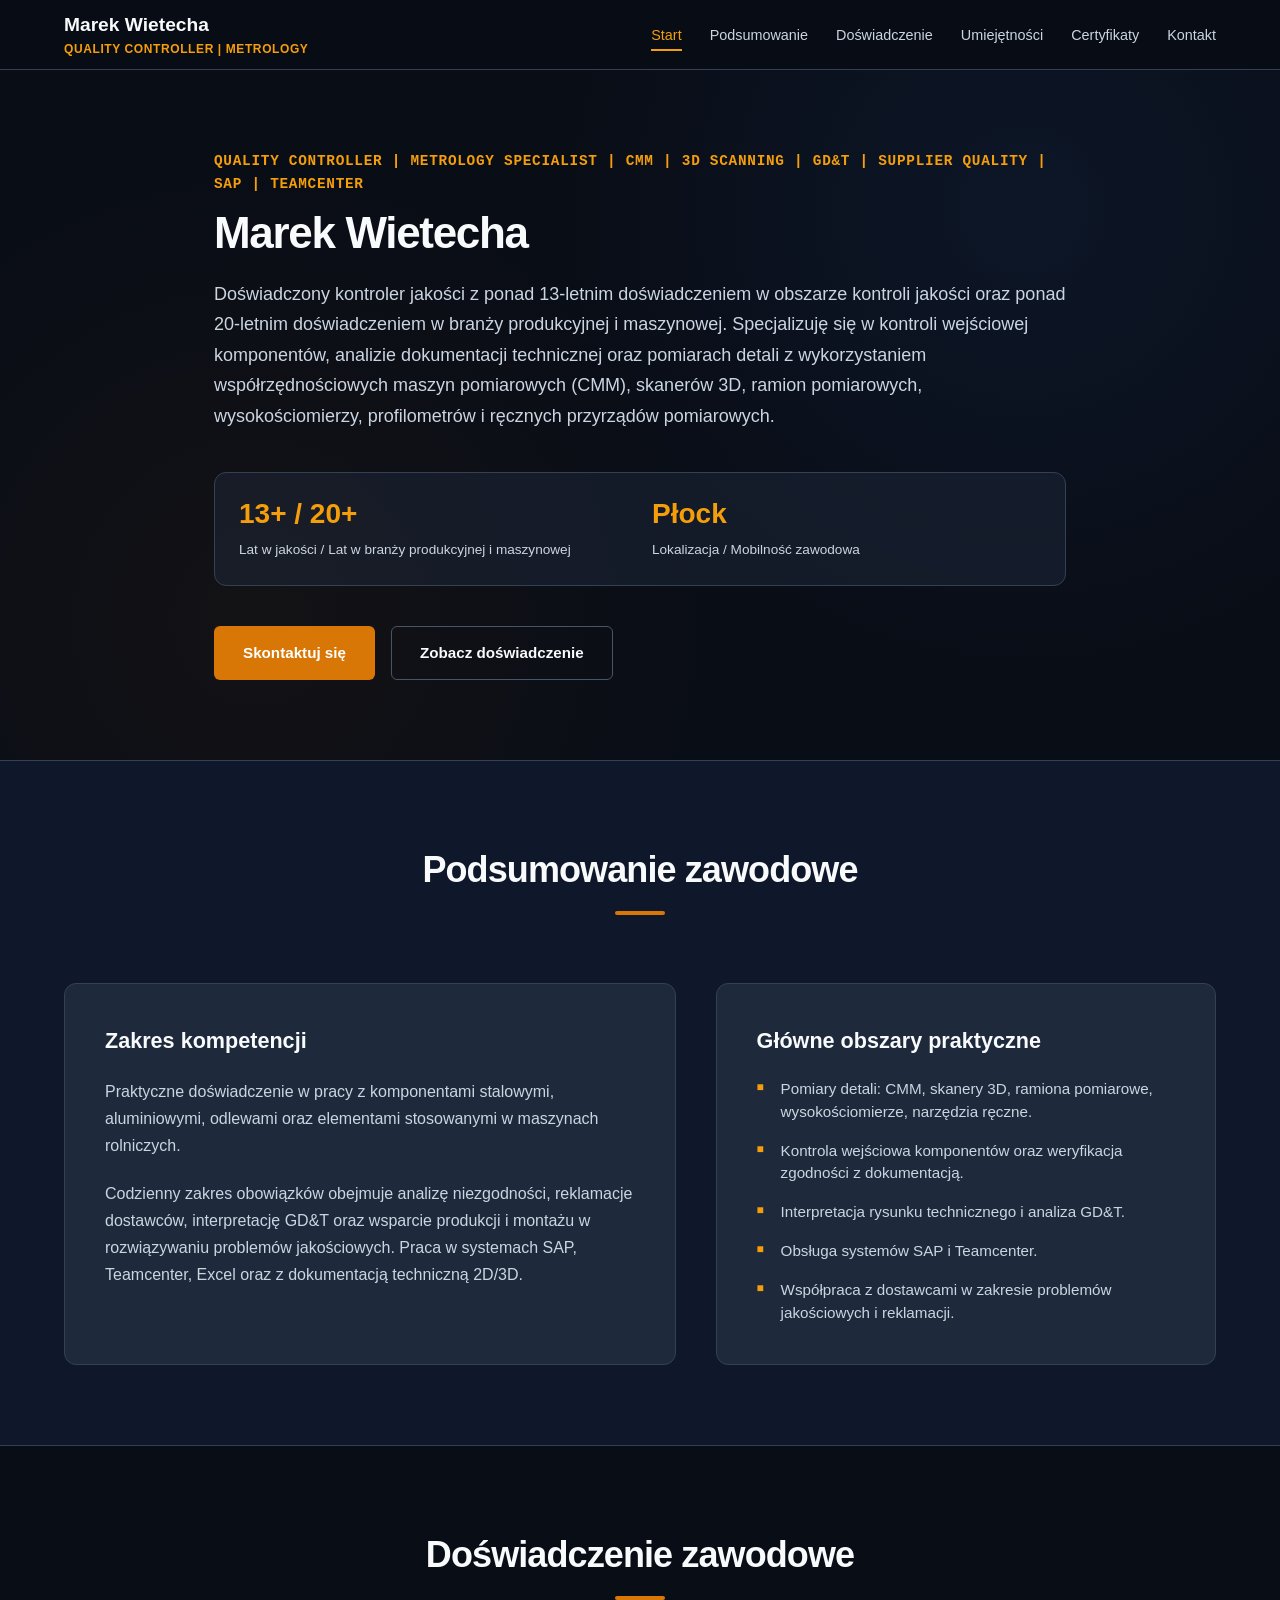
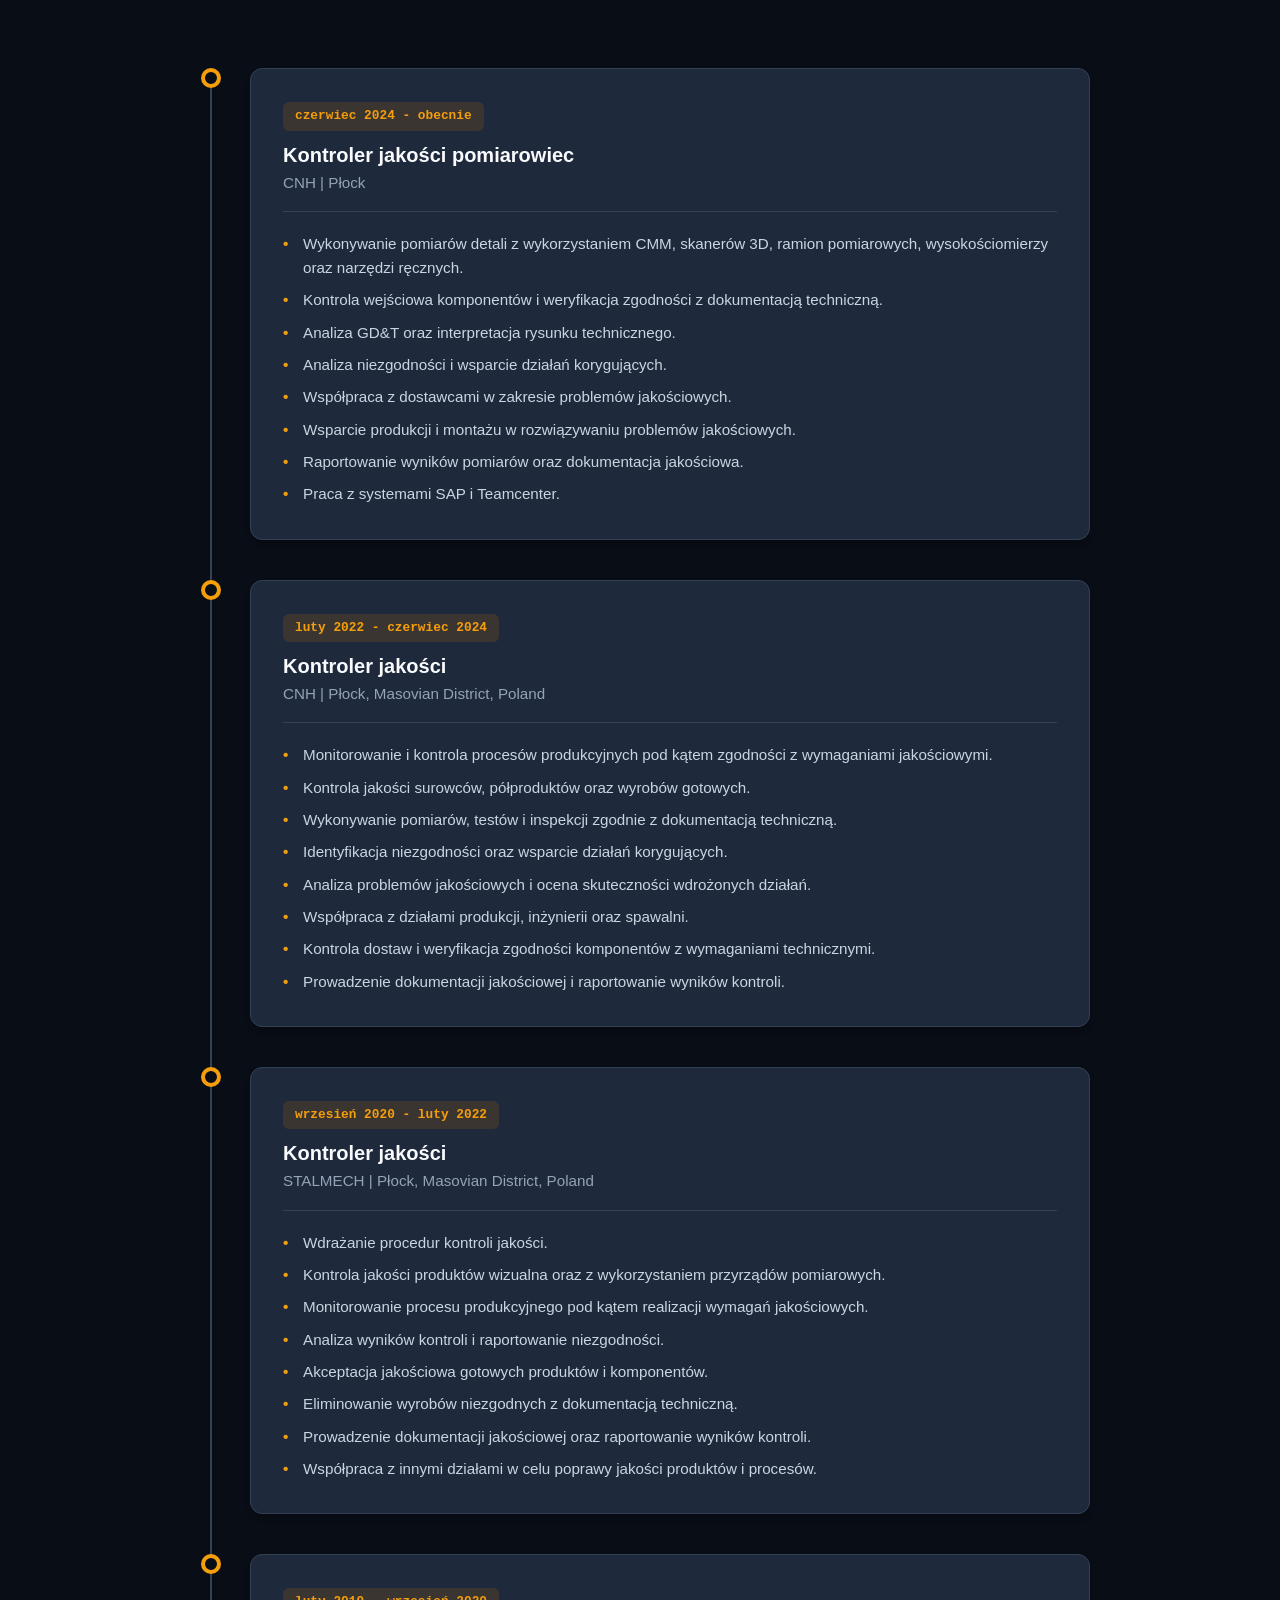
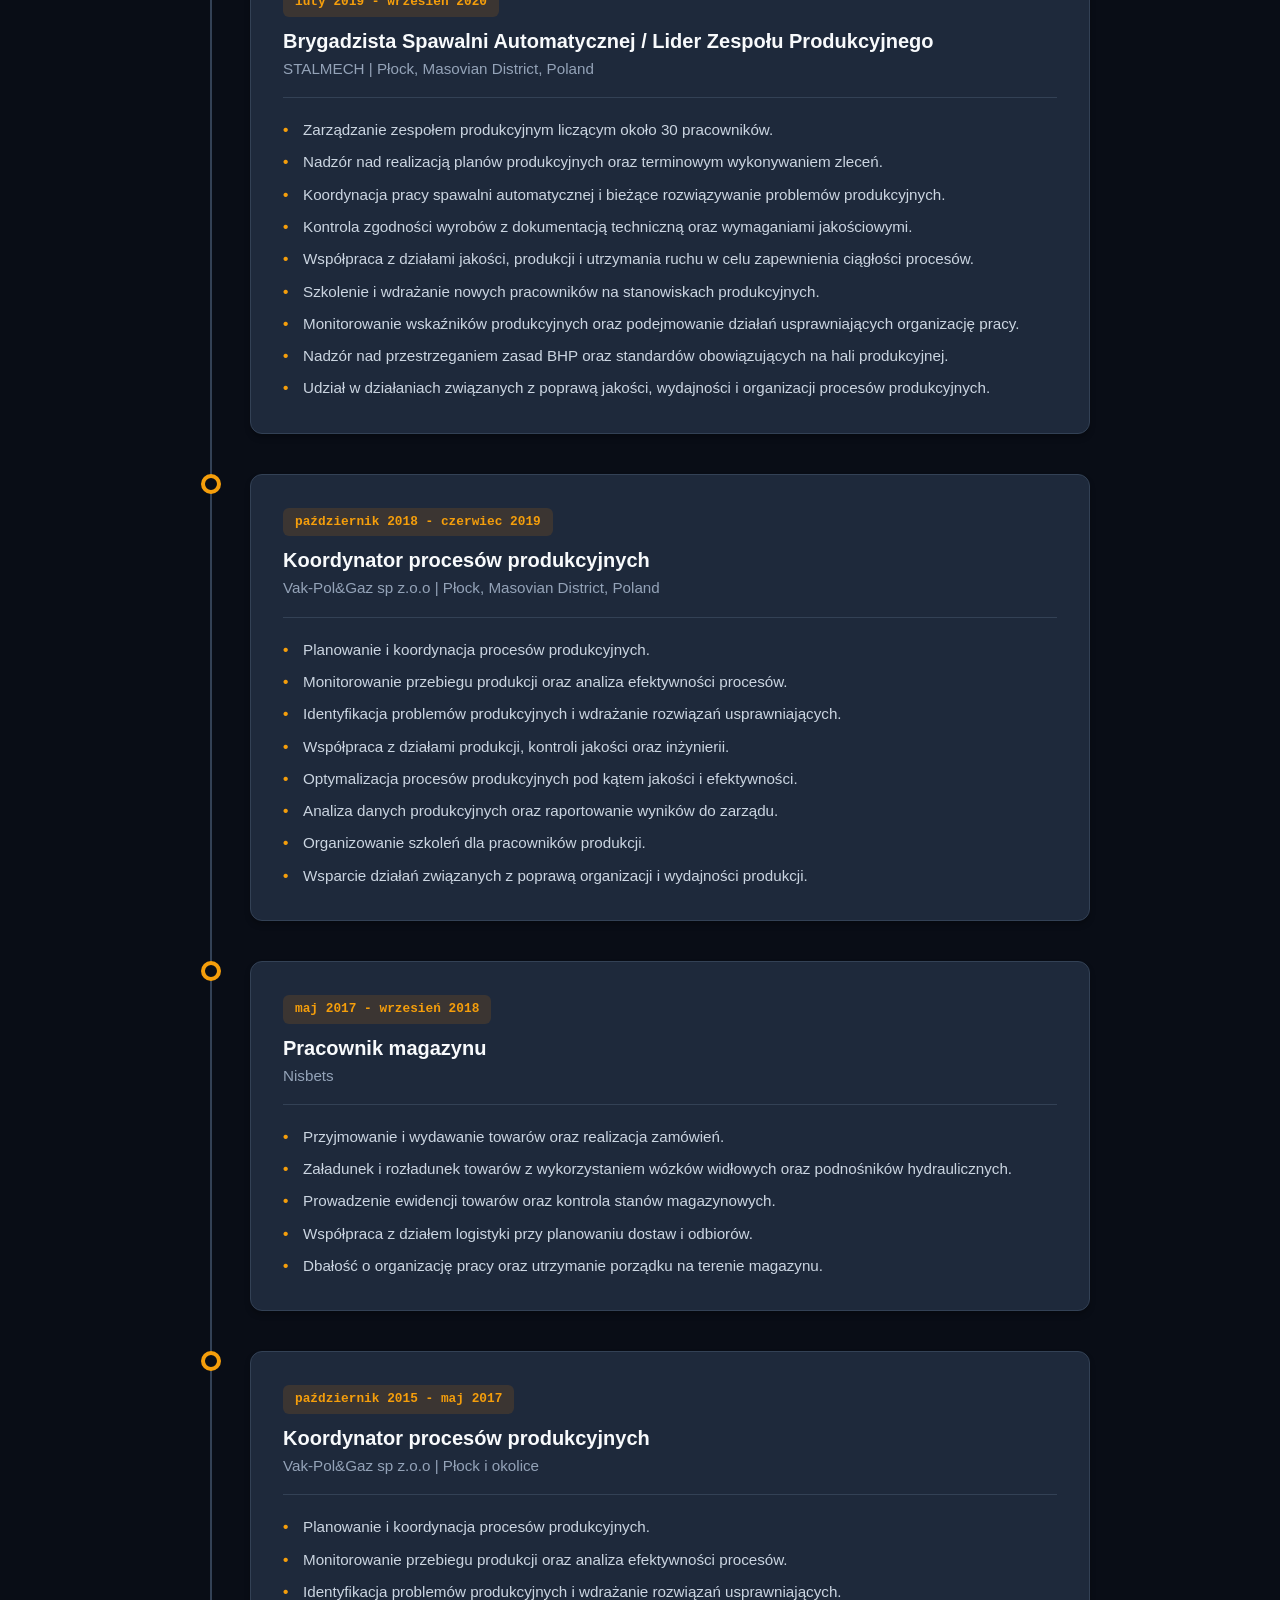
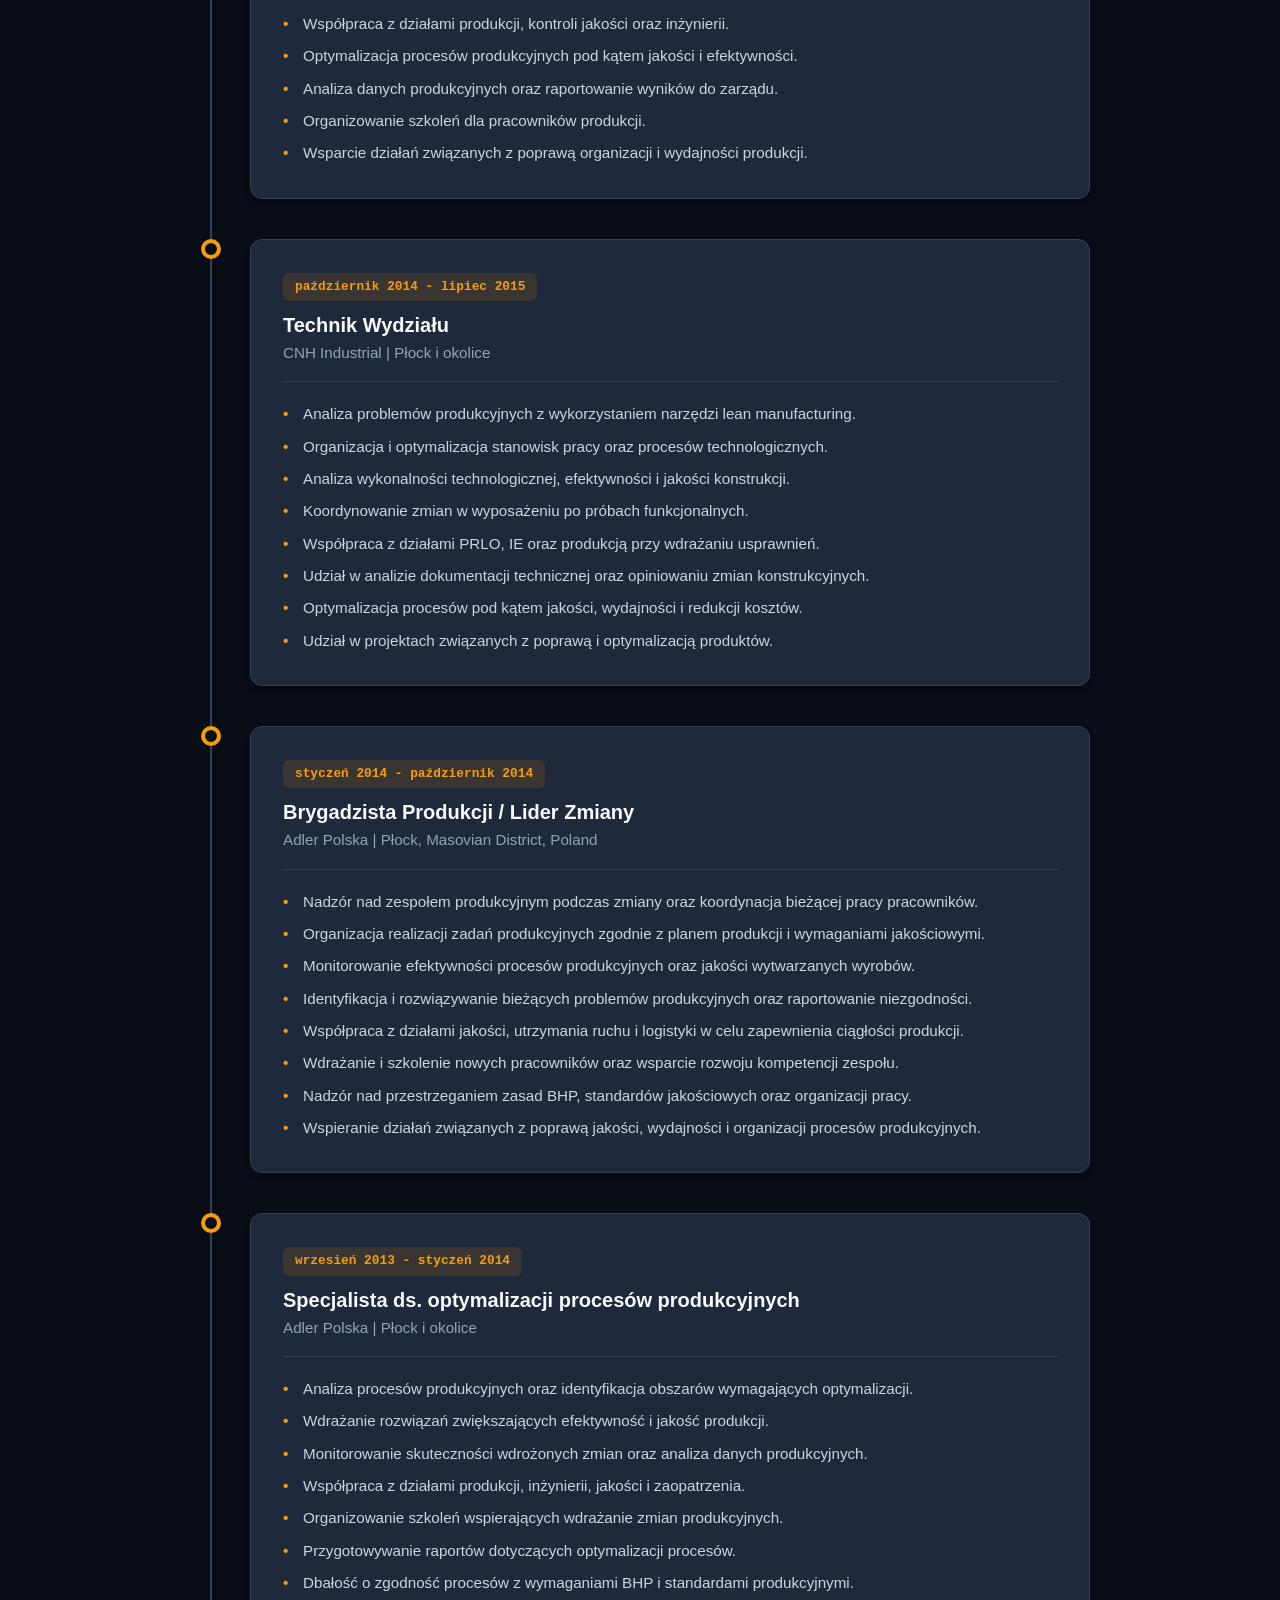
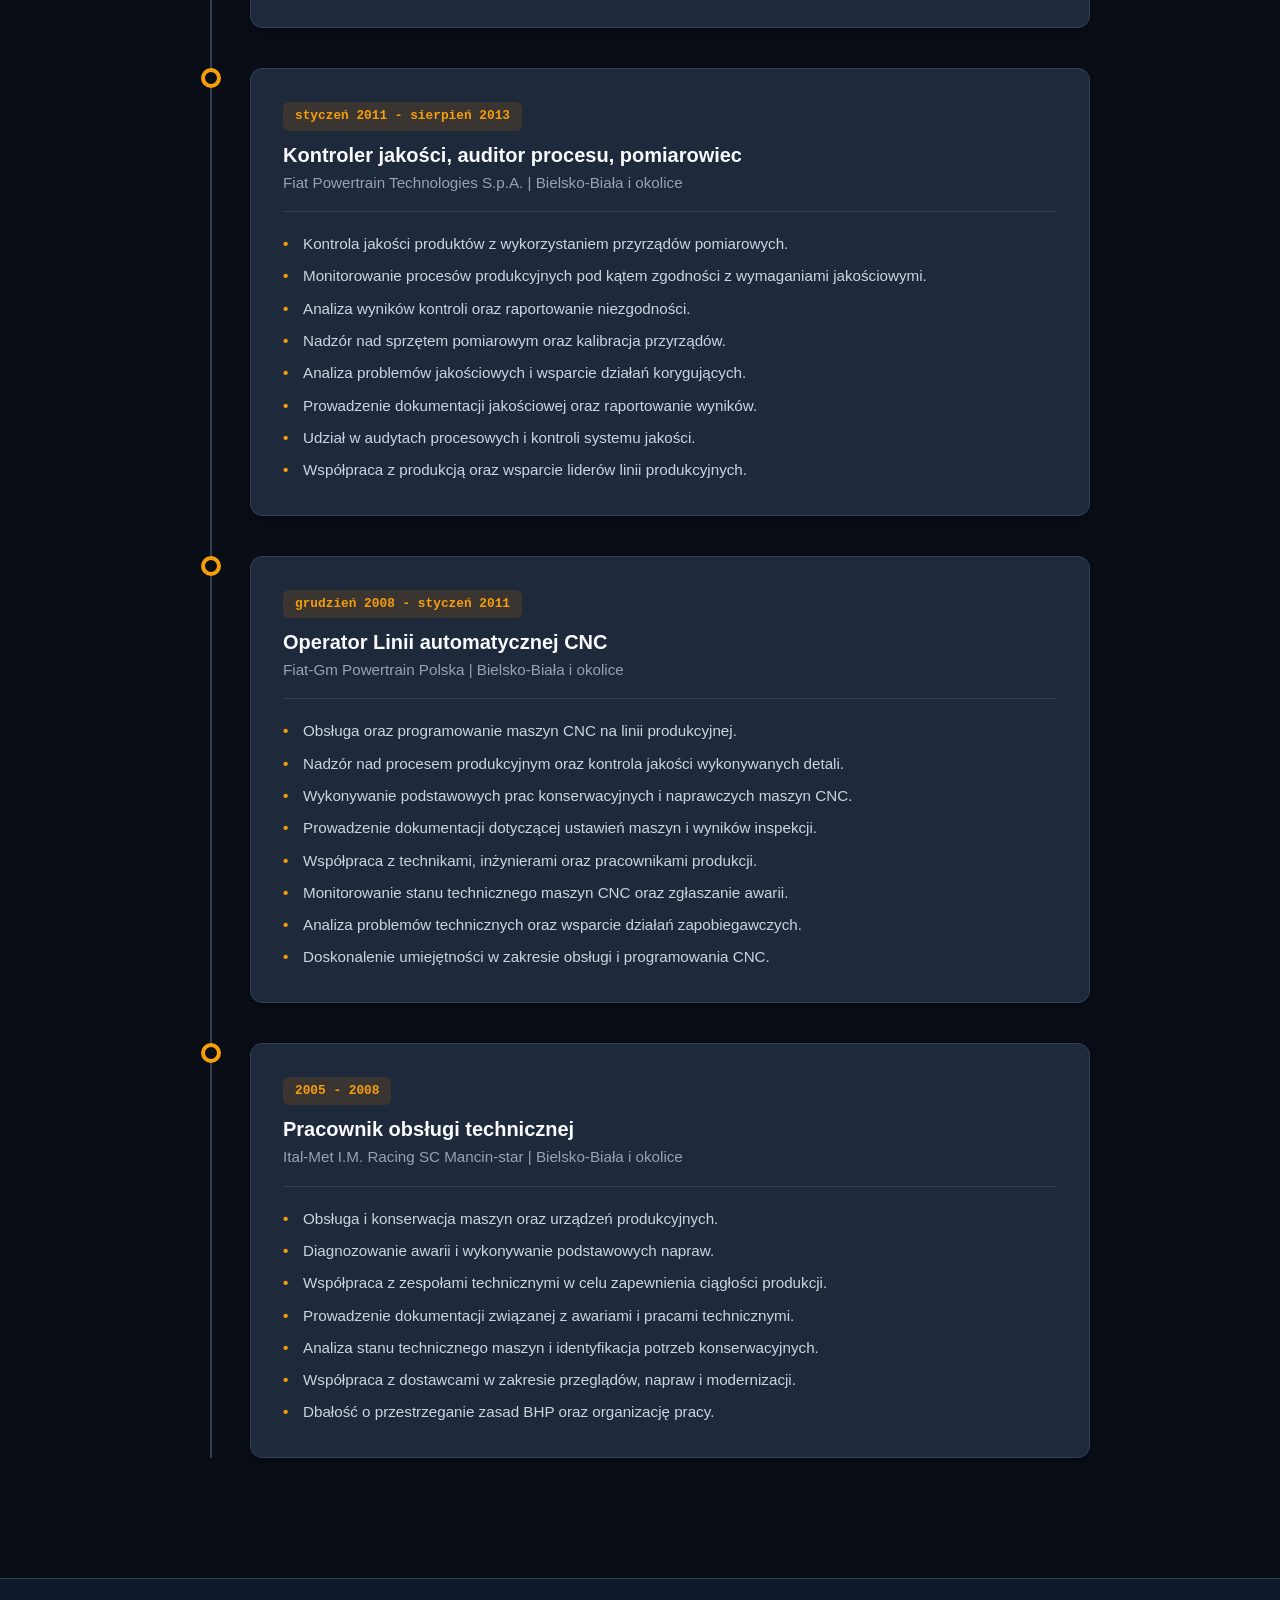
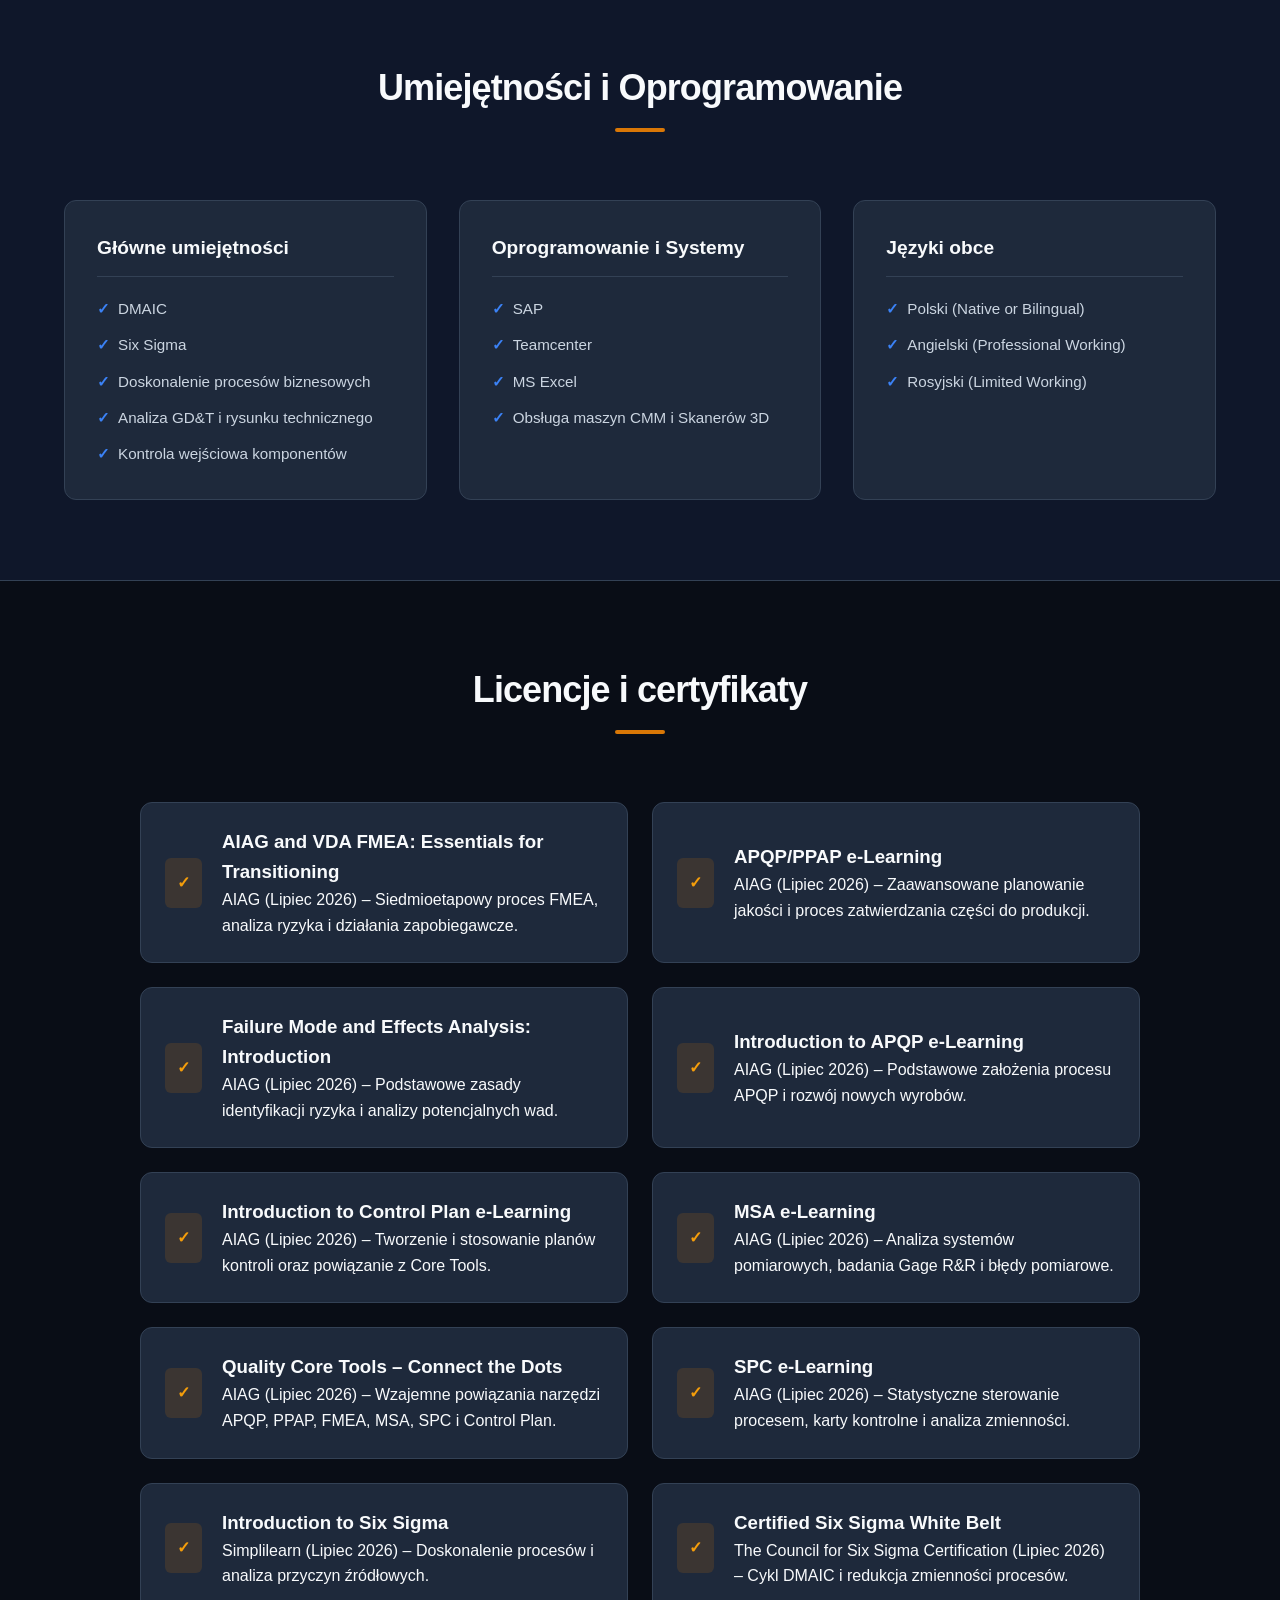
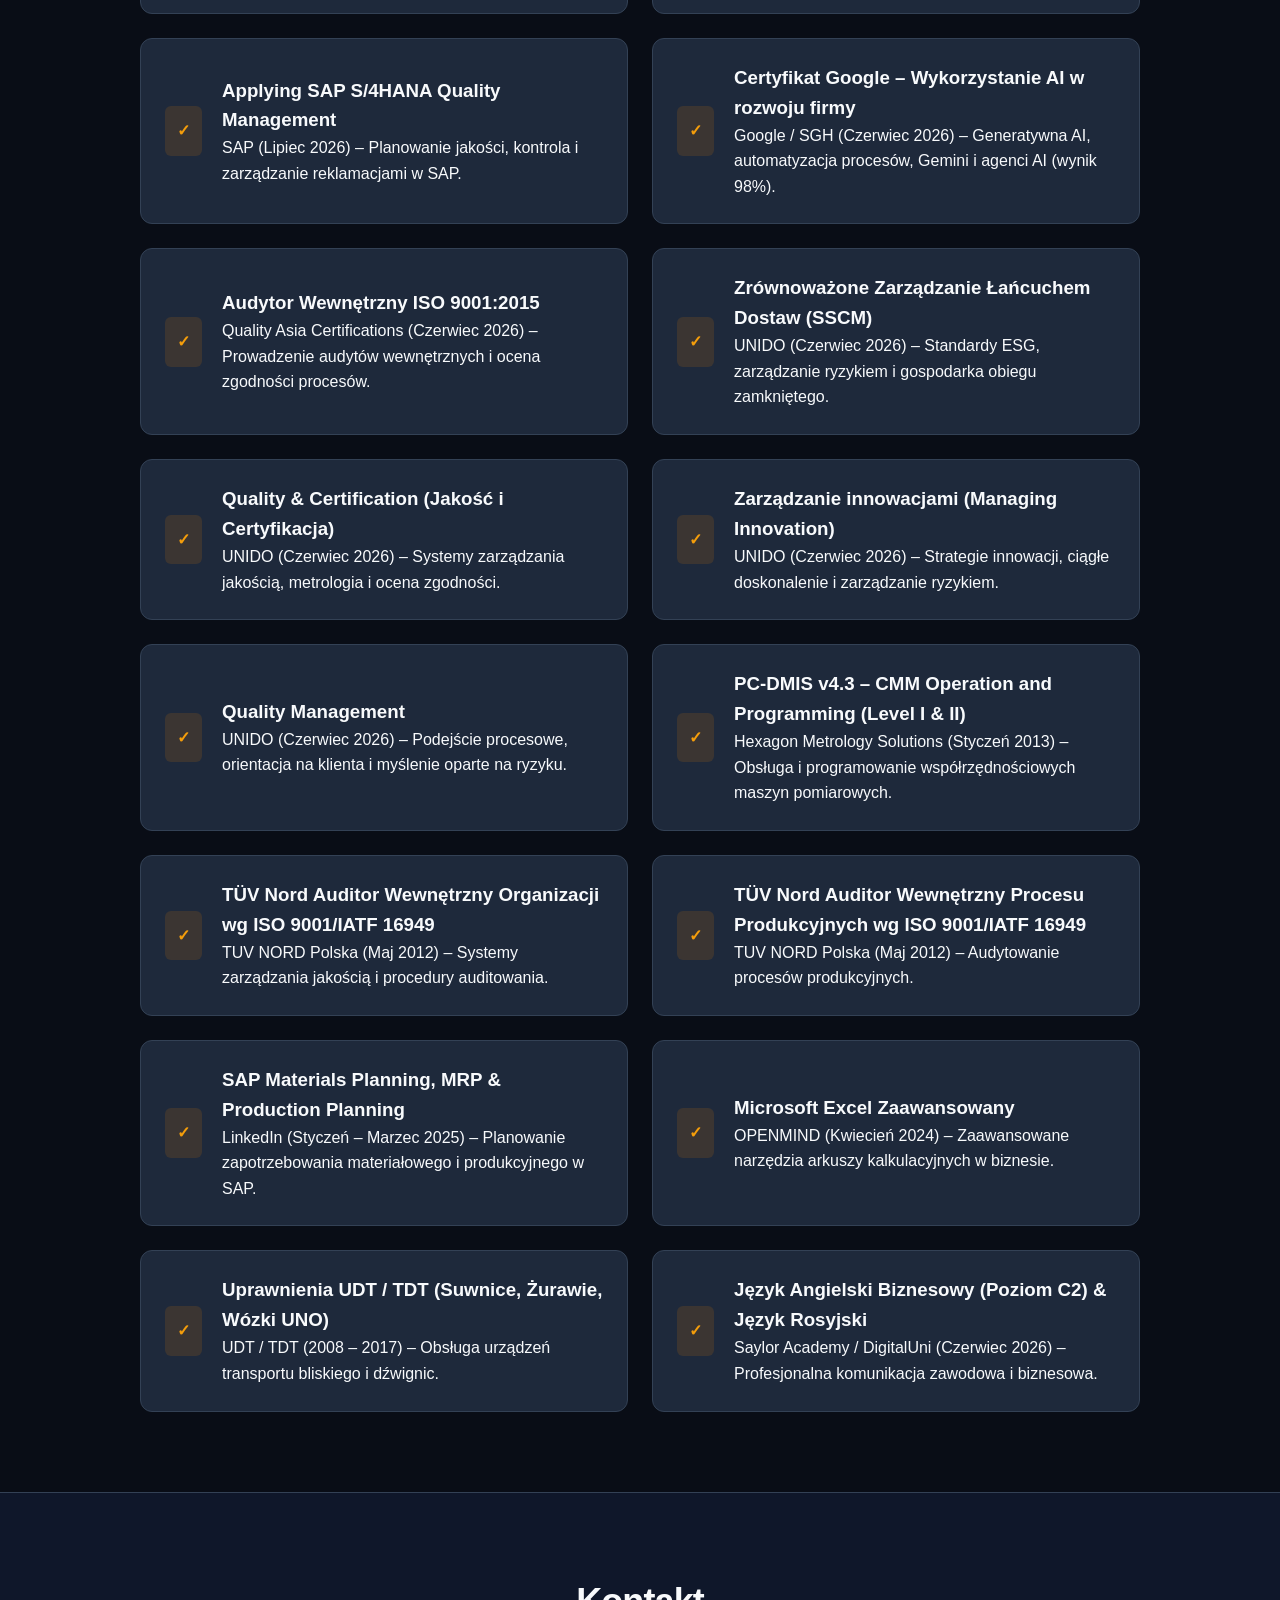
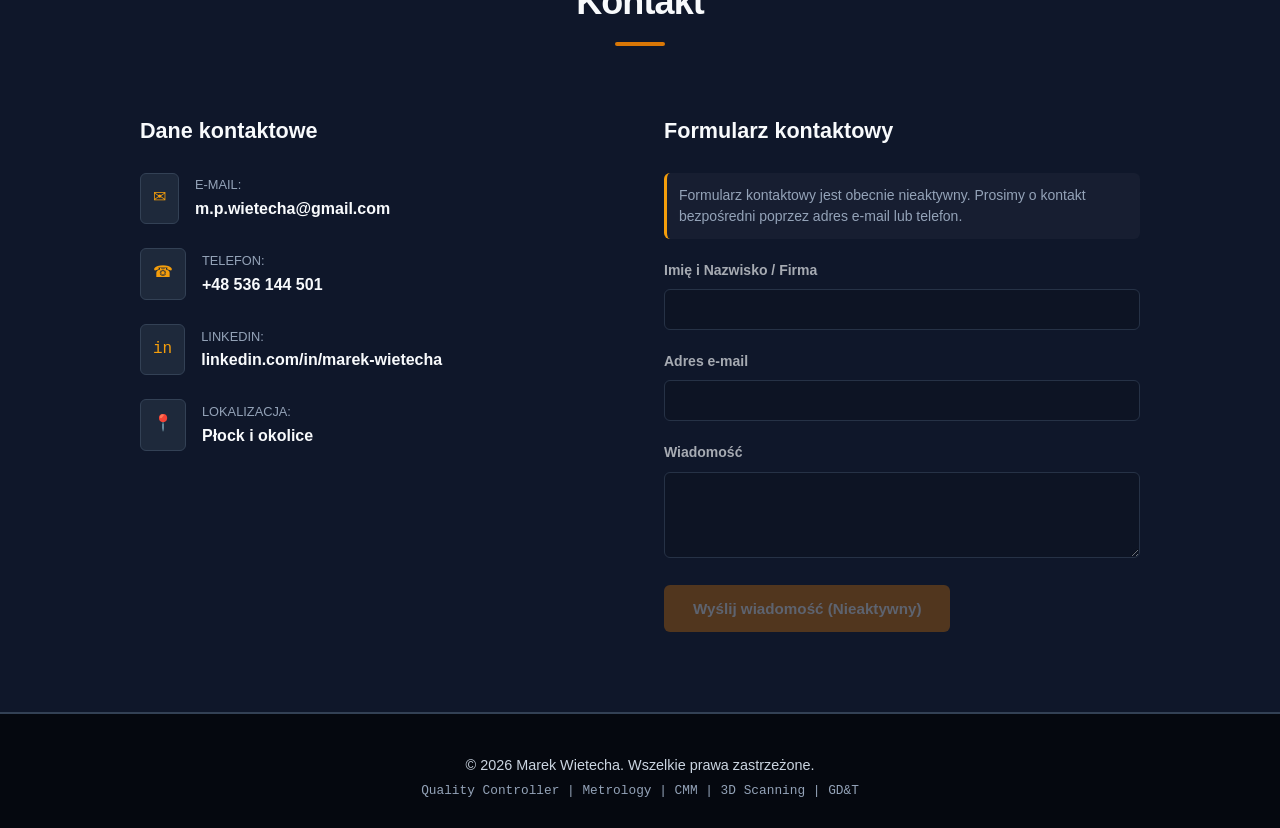
==== commit f26590da: "Update index.html" ====
--- a/index.html
+++ b/index.html
@@ -402,31 +402,30 @@
         <section id="hero" class="hero section">
             <div class="container hero-container">
                 <div class="hero-content">
-                    <p class="hero-subtitle">Quality Controller | Metrology | CMM | 3D Scanning | GD&amp;T | Supplier Quality | SAP | Teamcenter</p>
+                    <p class="hero-subtitle">Quality Controller | Metrology Specialist | CMM | 3D Scanning | GD&amp;T | Supplier Quality | SAP | Teamcenter</p>
                     <h1 class="hero-title">Marek Wietecha</h1>
                     <p class="hero-description">
-                        Kontroler jakości z ponad 10-letnim doświadczeniem w branży produkcyjnej i maszynowej. Specjalizacja w kontroli wejściowej komponentów, analizie dokumentacji technicznej oraz pomiarach detali z wykorzystaniem CMM, skanerów 3D, ramion pomiarowych, wysokościomierzy i narzędzi ręcznych.
+                        Doświadczony kontroler jakości z ponad 13-letnim doświadczeniem w obszarze kontroli jakości oraz ponad 20-letnim doświadczeniem w branży produkcyjnej i maszynowej. Specjalizuję się w kontroli wejściowej komponentów, analizie dokumentacji technicznej oraz pomiarach detali z wykorzystaniem współrzędnościowych maszyn pomiarowych (CMM), skanerów 3D, ramion pomiarowych, wysokościomierzy, profilometrów i ręcznych przyrządów pomiarowych.
                     </p>
                     
                     <div class="hero-stats">
                         <div class="stat-card">
-                            <span class="stat-number">10+</span>
-                            <span class="stat-label">Lat doświadczenia w branży produkcyjnej i maszynowej</span>
+                            <span class="stat-number">13+ / 20+</span>
+                            <span class="stat-label">Lat w jakości / Lat w branży produkcyjnej i maszynowej</span>
                         </div>
                         <div class="stat-card">
-                            <span class="stat-number">Lokalizacja</span>
-                            <span class="stat-label">Płock i okolice</span>
+                            <span class="stat-number">Płock</span>
+                            <span class="stat-label">Lokalizacja / Mobilność zawodowa</span>
                         </div>
                     </div>
 
                     <div class="hero-actions">
-                        <a href="#contact" class="btn btn-primary">Dane kontaktowe</a>
+                        <a href="#contact" class="btn btn-primary">Skontaktuj się</a>
                         <a href="#experience" class="btn btn-secondary">Zobacz doświadczenie</a>
                     </div>
                 </div>
             </div>
         </section>
-
         <!-- About Section -->
         <section id="about" class="about section">
             <div class="container">
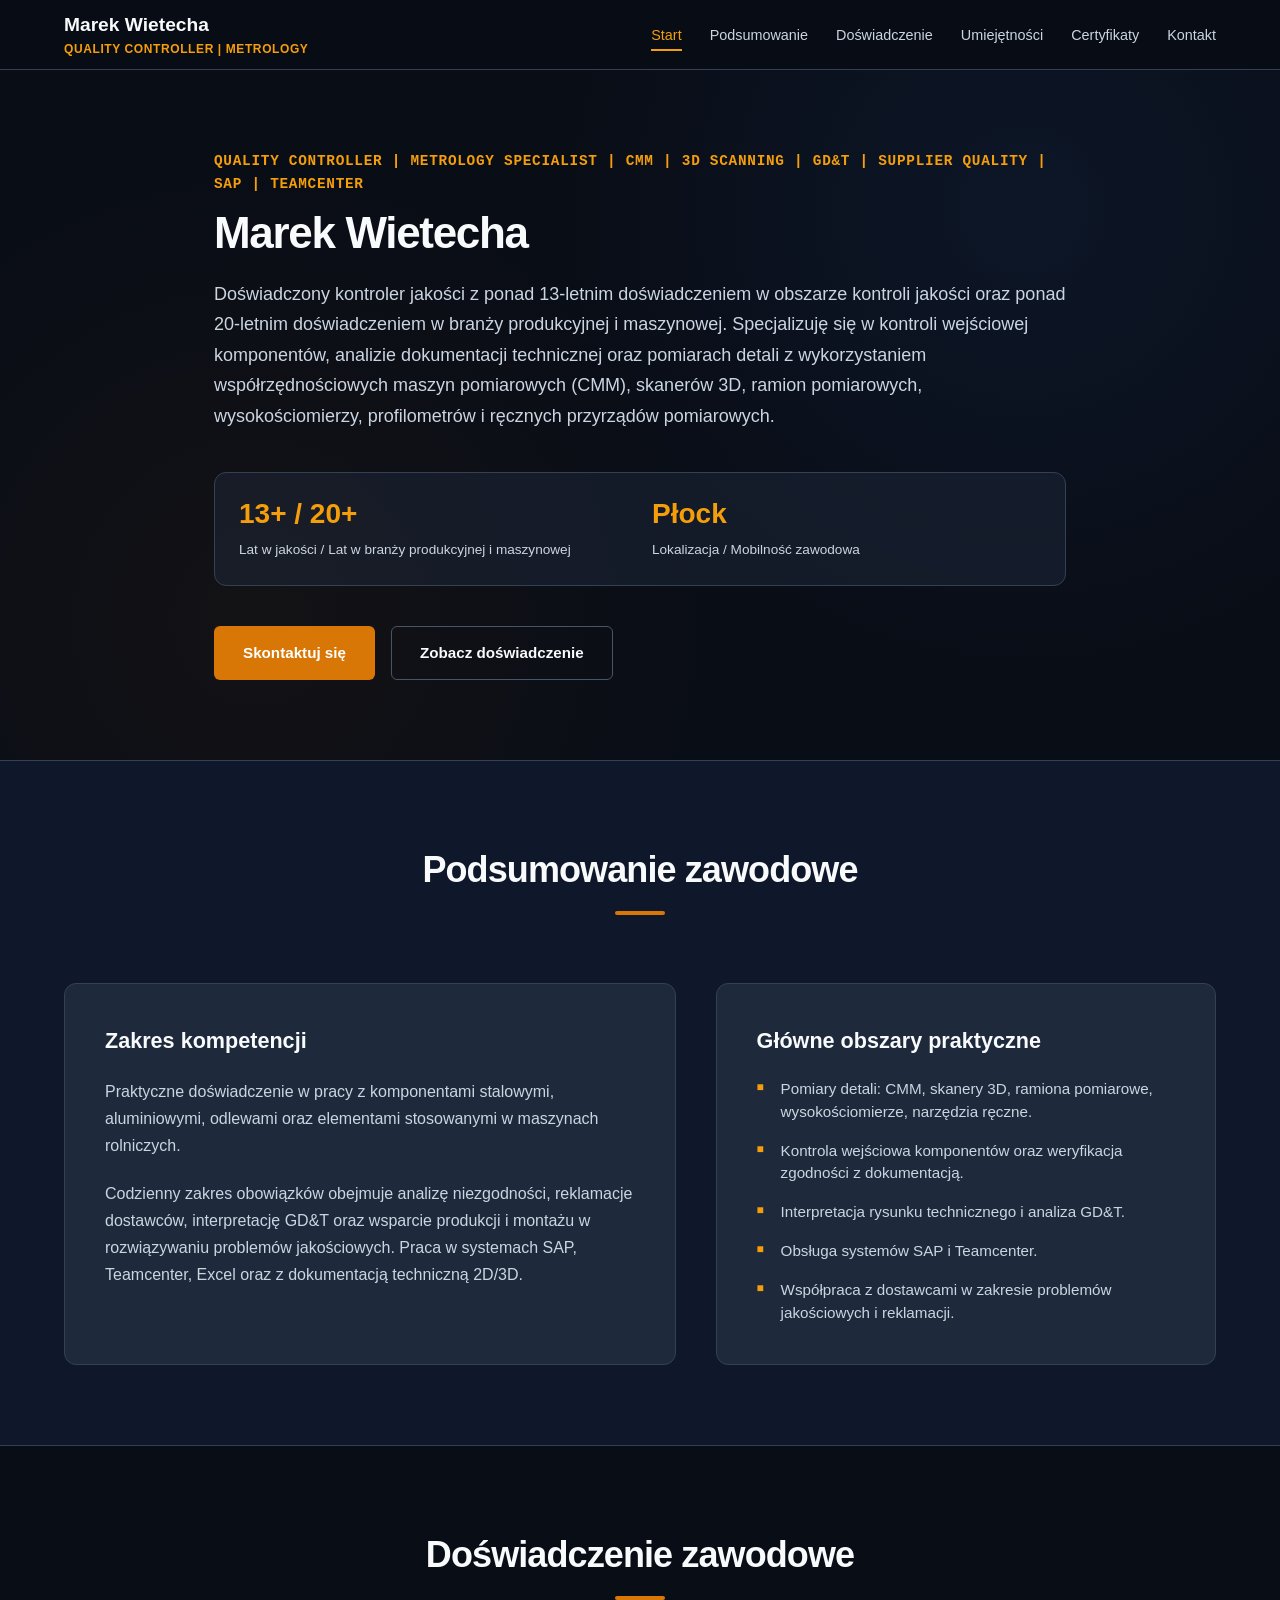
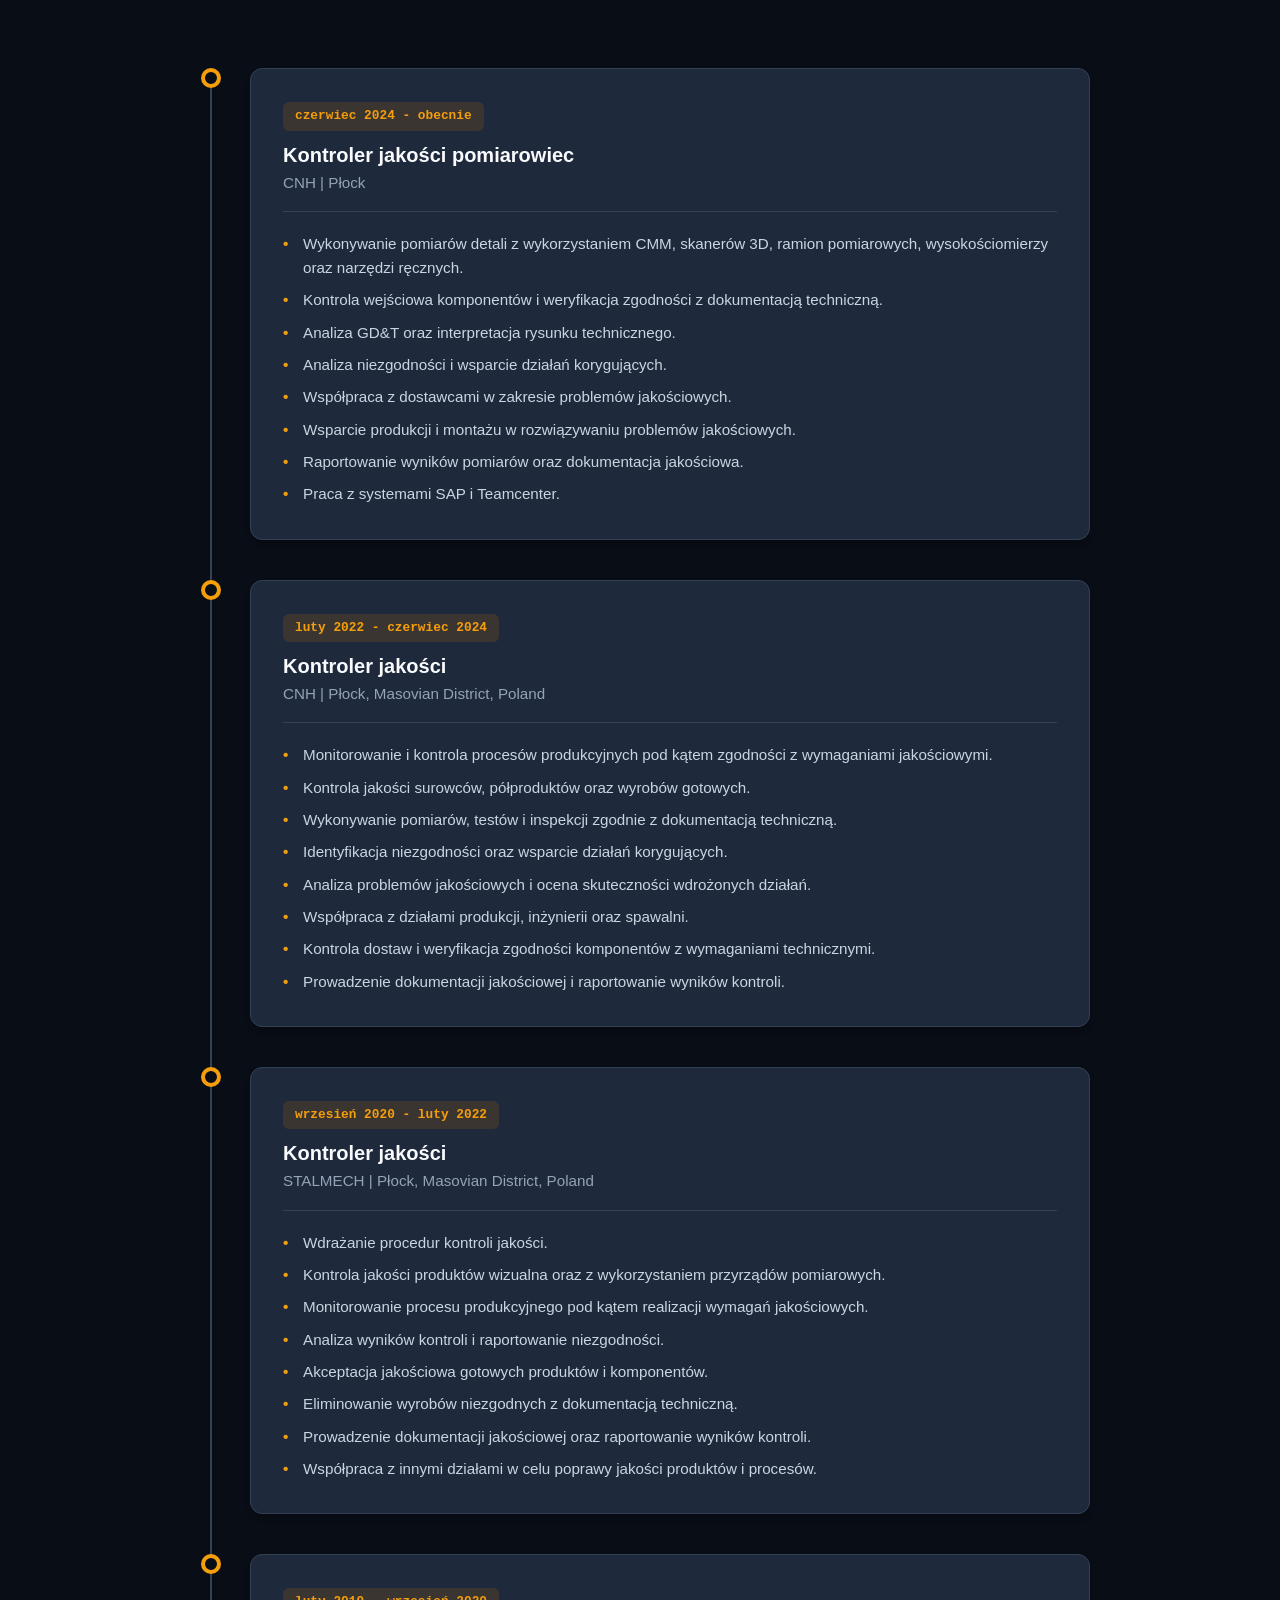
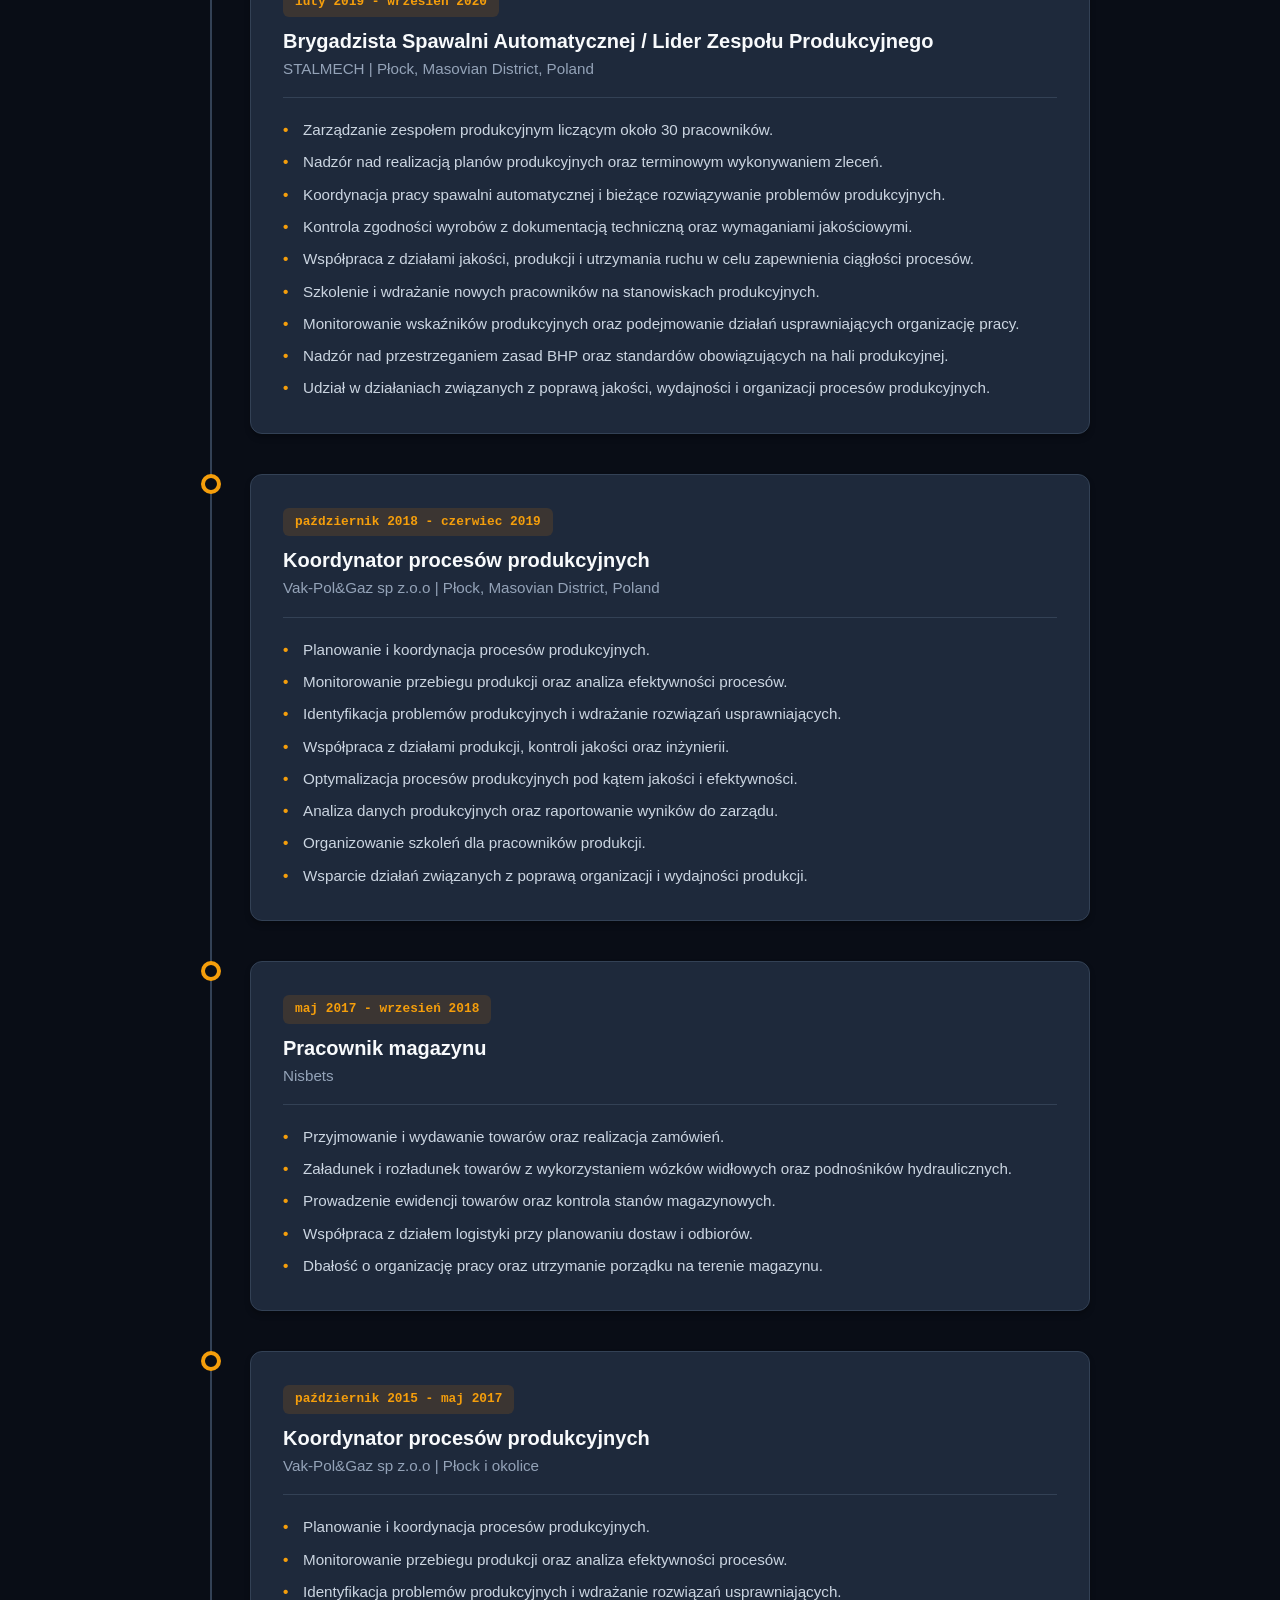
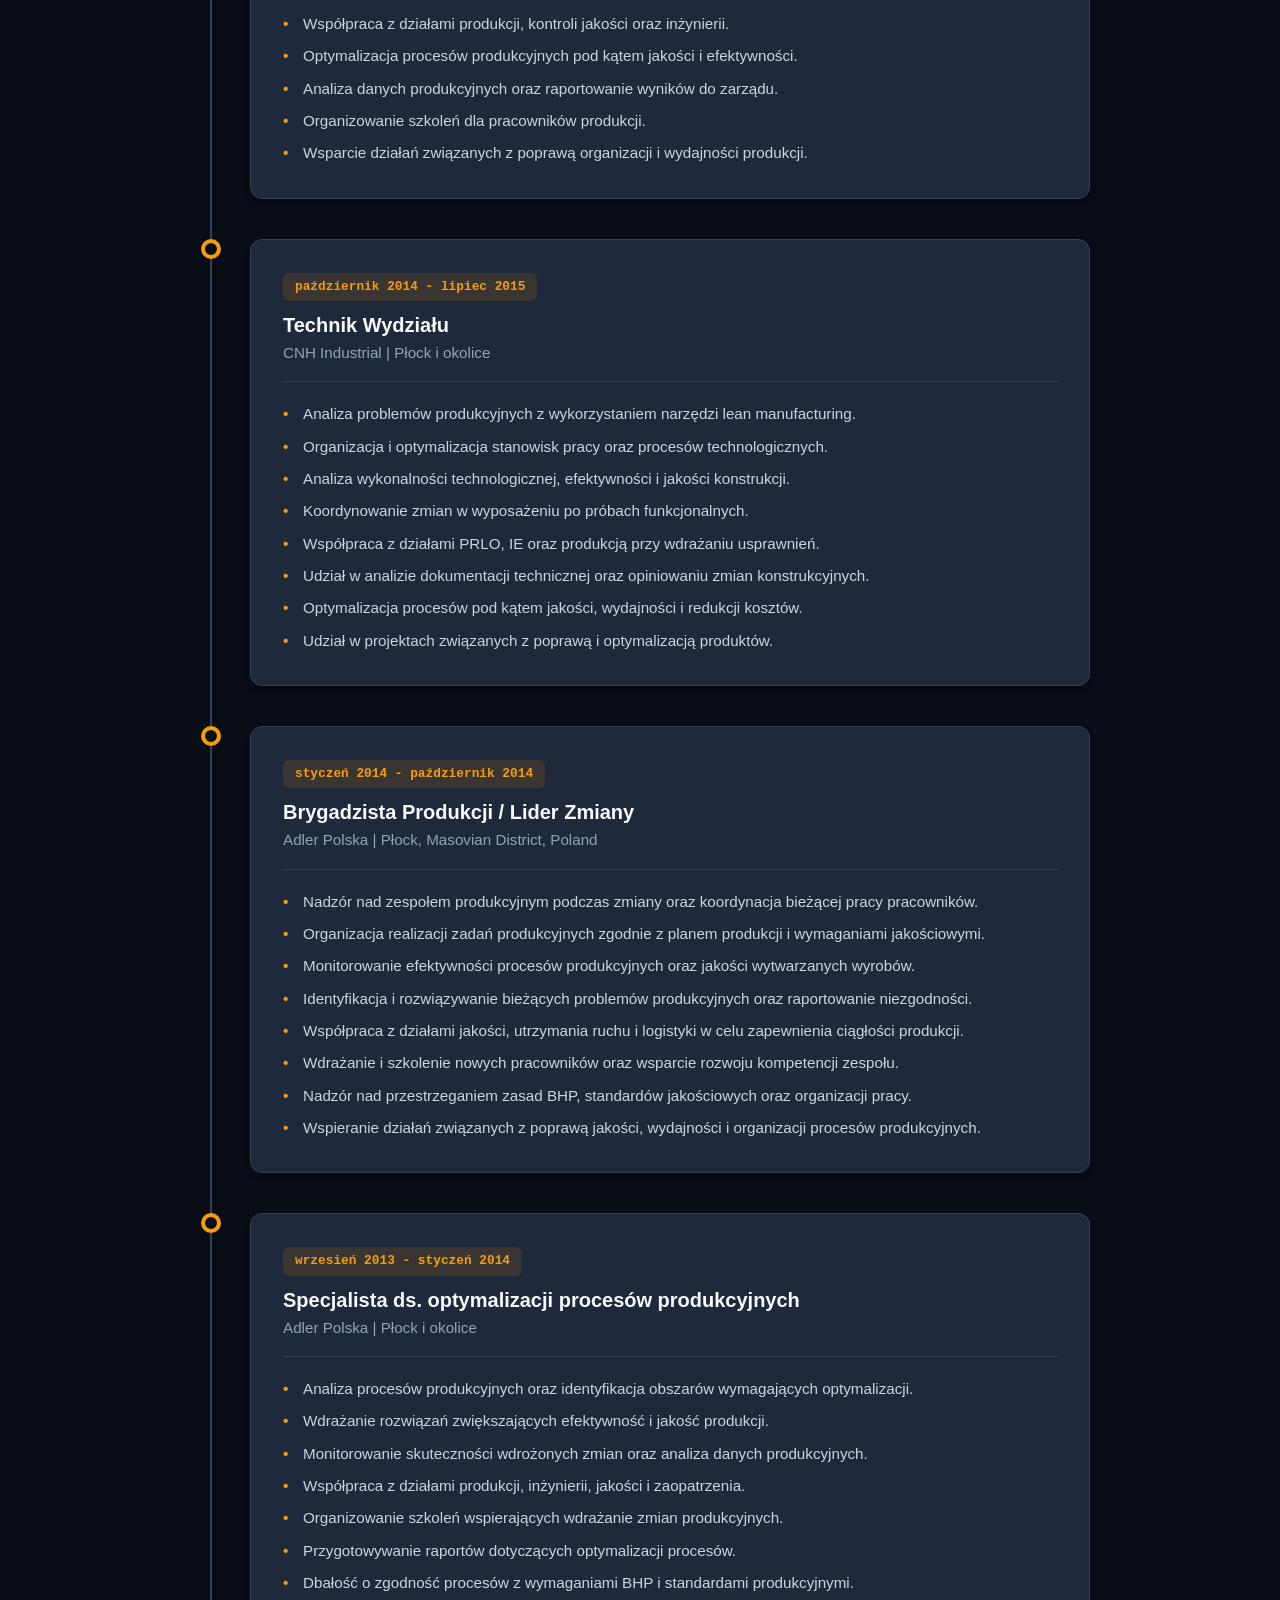
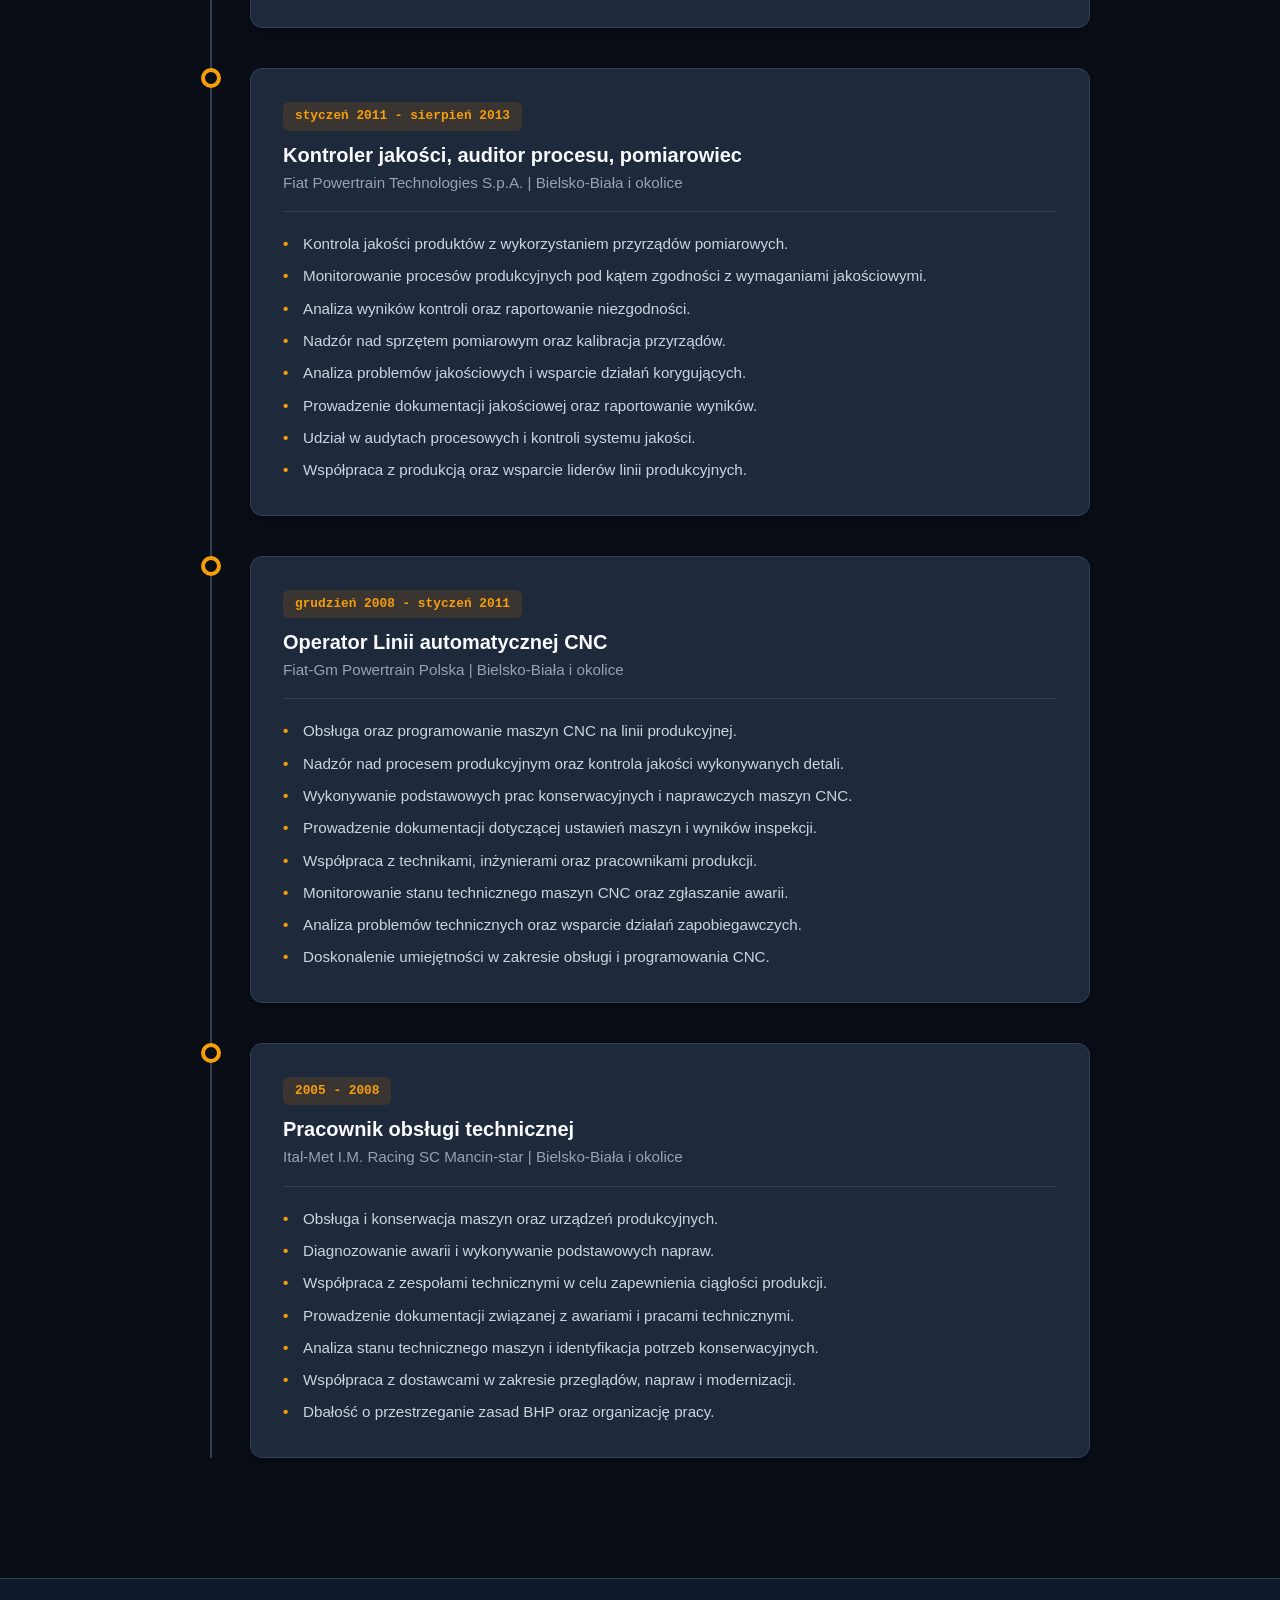
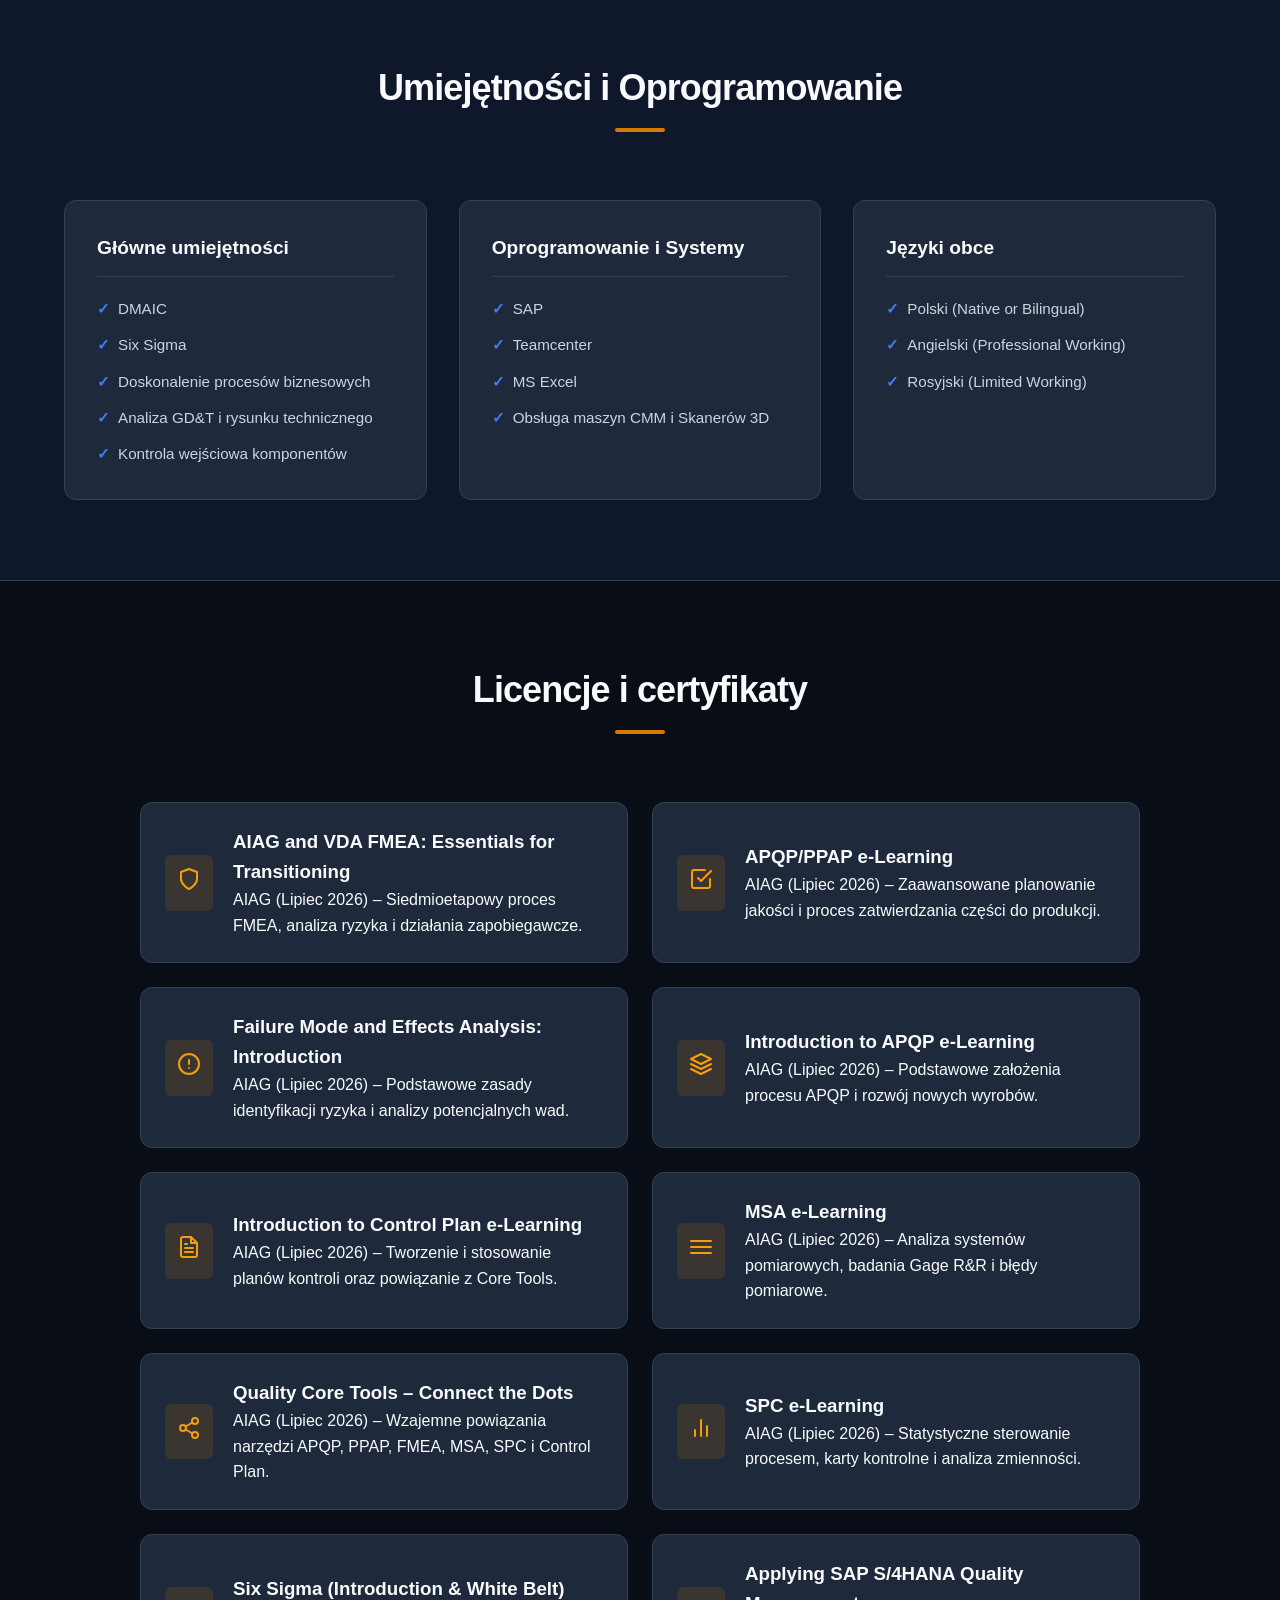
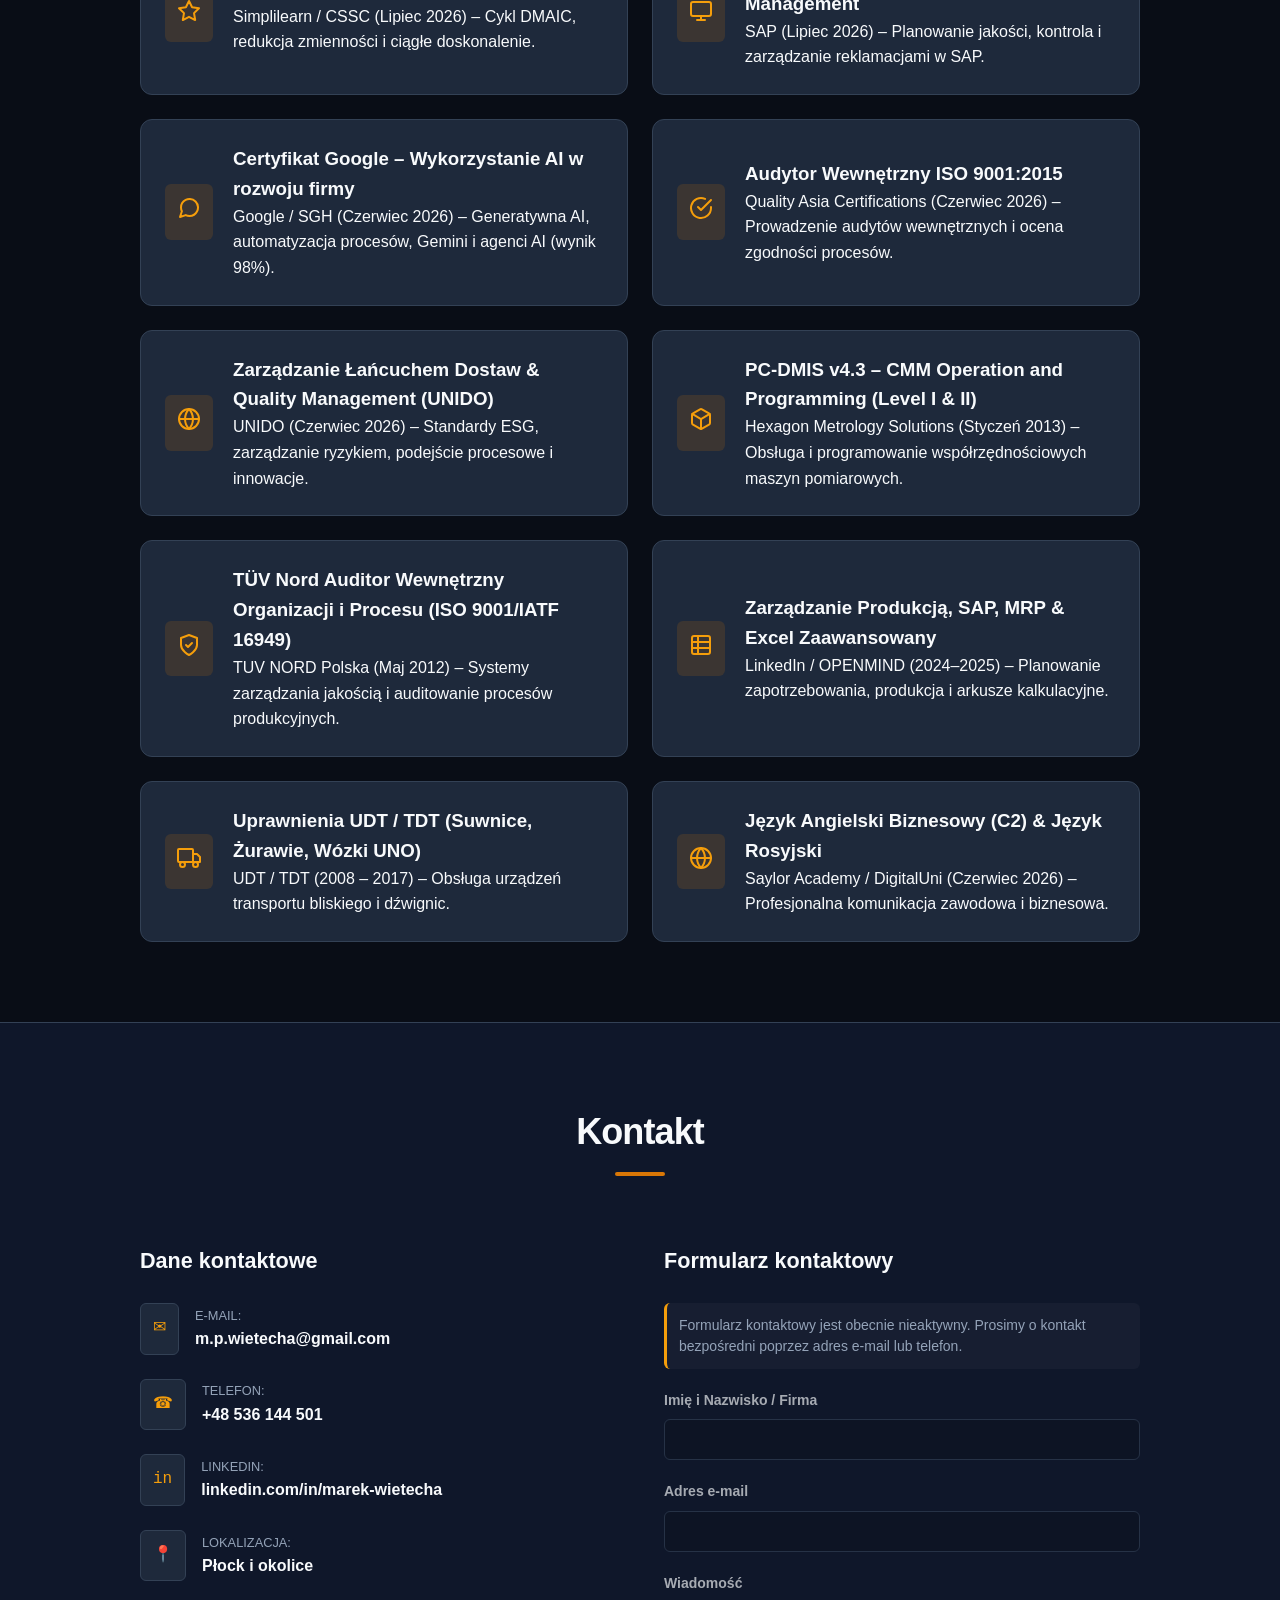
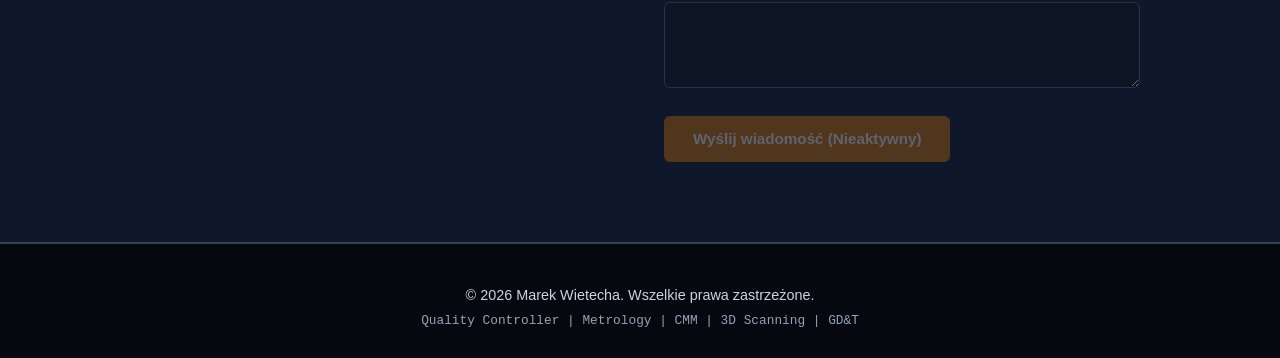
==== commit ec919cc8: "Update index.html" ====
--- a/index.html
+++ b/index.html
@@ -826,9 +826,11 @@
         </header>
 
         <div class="certificates-grid">
-            <!-- AIAG & VDA FMEA -->
-            <article class="cert-card">
-                <div class="cert-icon" aria-hidden="true">✓</div>
+            <!-- AIAG & VDA FMEA / Core Tools -->
+            <article class="cert-card">
+                <div class="cert-icon" aria-hidden="true">
+                    <svg width="24" height="24" viewBox="0 0 24 24" fill="none" stroke="currentColor" stroke-width="2" stroke-linecap="round" stroke-linejoin="round"><path d="M12 22s8-4 8-10V5l-8-3-8 3v7c0 6 8 10 8 10z"/></svg>
+                </div>
                 <div>
                     <h3>AIAG and VDA FMEA: Essentials for Transitioning</h3>
                     <p>AIAG (Lipiec 2026) – Siedmioetapowy proces FMEA, analiza ryzyka i działania zapobiegawcze.</p>
@@ -837,7 +839,9 @@
 
             <!-- APQP/PPAP -->
             <article class="cert-card">
-                <div class="cert-icon" aria-hidden="true">✓</div>
+                <div class="cert-icon" aria-hidden="true">
+                    <svg width="24" height="24" viewBox="0 0 24 24" fill="none" stroke="currentColor" stroke-width="2" stroke-linecap="round" stroke-linejoin="round"><polyline points="9 11 12 14 22 4"/><path d="M21 12v7a2 2 0 0 1-2 2H5a2 2 0 0 1-2-2V5a2 2 0 0 1 2-2h11"/></svg>
+                </div>
                 <div>
                     <h3>APQP/PPAP e-Learning</h3>
                     <p>AIAG (Lipiec 2026) – Zaawansowane planowanie jakości i proces zatwierdzania części do produkcji.</p>
@@ -846,7 +850,9 @@
 
             <!-- FMEA Introduction -->
             <article class="cert-card">
-                <div class="cert-icon" aria-hidden="true">✓</div>
+                <div class="cert-icon" aria-hidden="true">
+                    <svg width="24" height="24" viewBox="0 0 24 24" fill="none" stroke="currentColor" stroke-width="2" stroke-linecap="round" stroke-linejoin="round"><circle cx="12" cy="12" r="10"/><line x1="12" y1="8" x2="12" y2="12"/><line x1="12" y1="16" x2="12.01" y2="16"/></svg>
+                </div>
                 <div>
                     <h3>Failure Mode and Effects Analysis: Introduction</h3>
                     <p>AIAG (Lipiec 2026) – Podstawowe zasady identyfikacji ryzyka i analizy potencjalnych wad.</p>
@@ -855,7 +861,9 @@
 
             <!-- Introduction to APQP -->
             <article class="cert-card">
-                <div class="cert-icon" aria-hidden="true">✓</div>
+                <div class="cert-icon" aria-hidden="true">
+                    <svg width="24" height="24" viewBox="0 0 24 24" fill="none" stroke="currentColor" stroke-width="2" stroke-linecap="round" stroke-linejoin="round"><polygon points="12 2 2 7 12 12 22 7 12 2"/><polyline points="2 17 12 22 22 17"/><polyline points="2 12 12 17 22 12"/></svg>
+                </div>
                 <div>
                     <h3>Introduction to APQP e-Learning</h3>
                     <p>AIAG (Lipiec 2026) – Podstawowe założenia procesu APQP i rozwój nowych wyrobów.</p>
@@ -864,7 +872,9 @@
 
             <!-- Introduction to Control Plan -->
             <article class="cert-card">
-                <div class="cert-icon" aria-hidden="true">✓</div>
+                <div class="cert-icon" aria-hidden="true">
+                    <svg width="24" height="24" viewBox="0 0 24 24" fill="none" stroke="currentColor" stroke-width="2" stroke-linecap="round" stroke-linejoin="round"><path d="M14 2H6a2 2 0 0 0-2 2v16a2 2 0 0 0 2 2h12a2 2 0 0 0 2-2V8z"/><polyline points="14 2 14 8 20 8"/><line x1="16" y1="13" x2="8" y2="13"/><line x1="16" y1="17" x2="8" y2="17"/><polyline points="10 9 9 9 8 9"/></svg>
+                </div>
                 <div>
                     <h3>Introduction to Control Plan e-Learning</h3>
                     <p>AIAG (Lipiec 2026) – Tworzenie i stosowanie planów kontroli oraz powiązanie z Core Tools.</p>
@@ -873,7 +883,9 @@
 
             <!-- MSA e-Learning -->
             <article class="cert-card">
-                <div class="cert-icon" aria-hidden="true">✓</div>
+                <div class="cert-icon" aria-hidden="true">
+                    <svg width="24" height="24" viewBox="0 0 24 24" fill="none" stroke="currentColor" stroke-width="2" stroke-linecap="round" stroke-linejoin="round"><path d="M2 12h20M2 6h20M2 18h20"/></svg>
+                </div>
                 <div>
                     <h3>MSA e-Learning</h3>
                     <p>AIAG (Lipiec 2026) – Analiza systemów pomiarowych, badania Gage R&R i błędy pomiarowe.</p>
@@ -882,7 +894,9 @@
 
             <!-- Quality Core Tools -->
             <article class="cert-card">
-                <div class="cert-icon" aria-hidden="true">✓</div>
+                <div class="cert-icon" aria-hidden="true">
+                    <svg width="24" height="24" viewBox="0 0 24 24" fill="none" stroke="currentColor" stroke-width="2" stroke-linecap="round" stroke-linejoin="round"><circle cx="18" cy="5" r="3"/><circle cx="6" cy="12" r="3"/><circle cx="18" cy="19" r="3"/><line x1="8.59" y1="13.51" x2="15.42" y2="17.49"/><line x1="15.41" y1="6.51" x2="8.59" y2="10.49"/></svg>
+                </div>
                 <div>
                     <h3>Quality Core Tools – Connect the Dots</h3>
                     <p>AIAG (Lipiec 2026) – Wzajemne powiązania narzędzi APQP, PPAP, FMEA, MSA, SPC i Control Plan.</p>
@@ -891,34 +905,31 @@
 
             <!-- SPC e-Learning -->
             <article class="cert-card">
-                <div class="cert-icon" aria-hidden="true">✓</div>
+                <div class="cert-icon" aria-hidden="true">
+                    <svg width="24" height="24" viewBox="0 0 24 24" fill="none" stroke="currentColor" stroke-width="2" stroke-linecap="round" stroke-linejoin="round"><line x1="18" y1="20" x2="18" y2="10"/><line x1="12" y1="20" x2="12" y2="4"/><line x1="6" y1="20" x2="6" y2="14"/></svg>
+                </div>
                 <div>
                     <h3>SPC e-Learning</h3>
                     <p>AIAG (Lipiec 2026) – Statystyczne sterowanie procesem, karty kontrolne i analiza zmienności.</p>
                 </div>
             </article>
 
-            <!-- Six Sigma Introduction -->
-            <article class="cert-card">
-                <div class="cert-icon" aria-hidden="true">✓</div>
-                <div>
-                    <h3>Introduction to Six Sigma</h3>
-                    <p>Simplilearn (Lipiec 2026) – Doskonalenie procesów i analiza przyczyn źródłowych.</p>
-                </div>
-            </article>
-
-            <!-- Certified Six Sigma White Belt -->
-            <article class="cert-card">
-                <div class="cert-icon" aria-hidden="true">✓</div>
-                <div>
-                    <h3>Certified Six Sigma White Belt</h3>
-                    <p>The Council for Six Sigma Certification (Lipiec 2026) – Cykl DMAIC i redukcja zmienności procesów.</p>
-                </div>
-            </article>
-
-            <!-- SAP S/4HANA Quality Management -->
-            <article class="cert-card">
-                <div class="cert-icon" aria-hidden="true">✓</div>
+            <!-- Six Sigma Introduction & White Belt -->
+            <article class="cert-card">
+                <div class="cert-icon" aria-hidden="true">
+                    <svg width="24" height="24" viewBox="0 0 24 24" fill="none" stroke="currentColor" stroke-width="2" stroke-linecap="round" stroke-linejoin="round"><polygon points="12 2 15.09 8.26 22 9.27 17 14.14 18.18 21.02 12 17.77 5.82 21.02 7 14.14 2 9.27 8.91 8.26 12 2"/></svg>
+                </div>
+                <div>
+                    <h3>Six Sigma (Introduction &amp; White Belt)</h3>
+                    <p>Simplilearn / CSSC (Lipiec 2026) – Cykl DMAIC, redukcja zmienności i ciągłe doskonalenie.</p>
+                </div>
+            </article>
+
+            <!-- SAP S/4HANA -->
+            <article class="cert-card">
+                <div class="cert-icon" aria-hidden="true">
+                    <svg width="24" height="24" viewBox="0 0 24 24" fill="none" stroke="currentColor" stroke-width="2" stroke-linecap="round" stroke-linejoin="round"><rect x="2" y="3" width="20" height="14" rx="2" ry="2"/><line x1="8" y1="21" x2="16" y2="21"/><line x1="12" y1="17" x2="12" y2="21"/></svg>
+                </div>
                 <div>
                     <h3>Applying SAP S/4HANA Quality Management</h3>
                     <p>SAP (Lipiec 2026) – Planowanie jakości, kontrola i zarządzanie reklamacjami w SAP.</p>
@@ -927,7 +938,9 @@
 
             <!-- Google AI -->
             <article class="cert-card">
-                <div class="cert-icon" aria-hidden="true">✓</div>
+                <div class="cert-icon" aria-hidden="true">
+                    <svg width="24" height="24" viewBox="0 0 24 24" fill="none" stroke="currentColor" stroke-width="2" stroke-linecap="round" stroke-linejoin="round"><path d="M21 11.5a8.38 8.38 0 0 1-.9 3.8 8.5 8.5 0 0 1-7.6 4.7 8.38 8.38 0 0 1-3.8-.9L3 21l1.9-5.7a8.38 8.38 0 0 1-.9-3.8 8.5 8.5 0 0 1 4.7-7.6 8.38 8.38 0 0 1 3.8-.9h.5a8.48 8.48 0 0 1 8 8v.5z"/></svg>
+                </div>
                 <div>
                     <h3>Certyfikat Google – Wykorzystanie AI w rozwoju firmy</h3>
                     <p>Google / SGH (Czerwiec 2026) – Generatywna AI, automatyzacja procesów, Gemini i agenci AI (wynik 98%).</p>
@@ -936,97 +949,64 @@
 
             <!-- ISO 9001:2015 Internal Auditor -->
             <article class="cert-card">
-                <div class="cert-icon" aria-hidden="true">✓</div>
+                <div class="cert-icon" aria-hidden="true">
+                    <svg width="24" height="24" viewBox="0 0 24 24" fill="none" stroke="currentColor" stroke-width="2" stroke-linecap="round" stroke-linejoin="round"><path d="M22 11.08V12a10 10 0 1 1-5.93-9.14"/><polyline points="22 4 12 14.01 9 11.01"/></svg>
+                </div>
                 <div>
                     <h3>Audytor Wewnętrzny ISO 9001:2015</h3>
                     <p>Quality Asia Certifications (Czerwiec 2026) – Prowadzenie audytów wewnętrznych i ocena zgodności procesów.</p>
                 </div>
             </article>
 
-            <!-- UNIDO - SSCM -->
-            <article class="cert-card">
-                <div class="cert-icon" aria-hidden="true">✓</div>
-                <div>
-                    <h3>Zrównoważone Zarządzanie Łańcuchem Dostaw (SSCM)</h3>
-                    <p>UNIDO (Czerwiec 2026) – Standardy ESG, zarządzanie ryzykiem i gospodarka obiegu zamkniętego.</p>
-                </div>
-            </article>
-
-            <!-- UNIDO - Quality & Certification -->
-            <article class="cert-card">
-                <div class="cert-icon" aria-hidden="true">✓</div>
-                <div>
-                    <h3>Quality & Certification (Jakość i Certyfikacja)</h3>
-                    <p>UNIDO (Czerwiec 2026) – Systemy zarządzania jakością, metrologia i ocena zgodności.</p>
-                </div>
-            </article>
-
-            <!-- UNIDO - Zarządzanie innowacjami -->
-            <article class="cert-card">
-                <div class="cert-icon" aria-hidden="true">✓</div>
-                <div>
-                    <h3>Zarządzanie innowacjami (Managing Innovation)</h3>
-                    <p>UNIDO (Czerwiec 2026) – Strategie innowacji, ciągłe doskonalenie i zarządzanie ryzykiem.</p>
-                </div>
-            </article>
-
-            <!-- UNIDO - Quality Management -->
-            <article class="cert-card">
-                <div class="cert-icon" aria-hidden="true">✓</div>
-                <div>
-                    <h3>Quality Management</h3>
-                    <p>UNIDO (Czerwiec 2026) – Podejście procesowe, orientacja na klienta i myślenie oparte na ryzyku.</p>
+            <!-- UNIDO - SSCM & Quality Management -->
+            <article class="cert-card">
+                <div class="cert-icon" aria-hidden="true">
+                    <svg width="24" height="24" viewBox="0 0 24 24" fill="none" stroke="currentColor" stroke-width="2" stroke-linecap="round" stroke-linejoin="round"><circle cx="12" cy="12" r="10"/><line x1="2" y1="12" x2="22" y2="12"/><path d="M12 2a15.3 15.3 0 0 1 4 10 15.3 15.3 0 0 1-4 10 15.3 15.3 0 0 1-4-10 15.3 15.3 0 0 1 4-10z"/></svg>
+                </div>
+                <div>
+                    <h3>Zarządzanie Łańcuchem Dostaw &amp; Quality Management (UNIDO)</h3>
+                    <p>UNIDO (Czerwiec 2026) – Standardy ESG, zarządzanie ryzykiem, podejście procesowe i innowacje.</p>
                 </div>
             </article>
 
             <!-- Hexagon Metrology -->
             <article class="cert-card">
-                <div class="cert-icon" aria-hidden="true">✓</div>
+                <div class="cert-icon" aria-hidden="true">
+                    <svg width="24" height="24" viewBox="0 0 24 24" fill="none" stroke="currentColor" stroke-width="2" stroke-linecap="round" stroke-linejoin="round"><path d="M21 16V8a2 2 0 0 0-1-1.73l-7-4a2 2 0 0 0-2 0l-7 4A2 2 0 0 0 3 8v8a2 2 0 0 0 1 1.73l7 4a2 2 0 0 0 2 0l7-4A2 2 0 0 0 21 16z"/><polyline points="3.27 6.96 12 12.01 20.73 6.96"/><line x1="12" y1="22.08" x2="12" y2="12"/></svg>
+                </div>
                 <div>
                     <h3>PC-DMIS v4.3 – CMM Operation and Programming (Level I & II)</h3>
                     <p>Hexagon Metrology Solutions (Styczeń 2013) – Obsługa i programowanie współrzędnościowych maszyn pomiarowych.</p>
                 </div>
             </article>
 
-            <!-- TÜV Nord - Auditor 1 -->
-            <article class="cert-card">
-                <div class="cert-icon" aria-hidden="true">✓</div>
-                <div>
-                    <h3>TÜV Nord Auditor Wewnętrzny Organizacji wg ISO 9001/IATF 16949</h3>
-                    <p>TUV NORD Polska (Maj 2012) – Systemy zarządzania jakością i procedury auditowania.</p>
-                </div>
-            </article>
-
-            <!-- TÜV Nord - Auditor 2 -->
-            <article class="cert-card">
-                <div class="cert-icon" aria-hidden="true">✓</div>
-                <div>
-                    <h3>TÜV Nord Auditor Wewnętrzny Procesu Produkcyjnych wg ISO 9001/IATF 16949</h3>
-                    <p>TUV NORD Polska (Maj 2012) – Audytowanie procesów produkcyjnych.</p>
-                </div>
-            </article>
-
-            <!-- SAP & ERP LinkedIn -->
-            <article class="cert-card">
-                <div class="cert-icon" aria-hidden="true">✓</div>
-                <div>
-                    <h3>SAP Materials Planning, MRP &amp; Production Planning</h3>
-                    <p>LinkedIn (Styczeń – Marzec 2025) – Planowanie zapotrzebowania materiałowego i produkcyjnego w SAP.</p>
-                </div>
-            </article>
-
-            <!-- Excel Zaawansowany -->
-            <article class="cert-card">
-                <div class="cert-icon" aria-hidden="true">✓</div>
-                <div>
-                    <h3>Microsoft Excel Zaawansowany</h3>
-                    <p>OPENMIND (Kwiecień 2024) – Zaawansowane narzędzia arkuszy kalkulacyjnych w biznesie.</p>
-                </div>
-            </article>
-
-            <!-- UDT / TDT -->
-            <article class="cert-card">
-                <div class="cert-icon" aria-hidden="true">✓</div>
+            <!-- TÜV Nord - Auditor -->
+            <article class="cert-card">
+                <div class="cert-icon" aria-hidden="true">
+                    <svg width="24" height="24" viewBox="0 0 24 24" fill="none" stroke="currentColor" stroke-width="2" stroke-linecap="round" stroke-linejoin="round"><path d="M12 22s8-4 8-10V5l-8-3-8 3v7c0 6 8 10 8 10z"/><polyline points="9 12 11 14 15 10"/></svg>
+                </div>
+                <div>
+                    <h3>TÜV Nord Auditor Wewnętrzny Organizacji i Procesu (ISO 9001/IATF 16949)</h3>
+                    <p>TUV NORD Polska (Maj 2012) – Systemy zarządzania jakością i auditowanie procesów produkcyjnych.</p>
+                </div>
+            </article>
+
+            <!-- SAP / ERP / Excel / SQL -->
+            <article class="cert-card">
+                <div class="cert-icon" aria-hidden="true">
+                    <svg width="24" height="24" viewBox="0 0 24 24" fill="none" stroke="currentColor" stroke-width="2" stroke-linecap="round" stroke-linejoin="round"><rect x="3" y="3" width="18" height="18" rx="2" ry="2"/><line x1="3" y1="9" x2="21" y2="9"/><line x1="3" y1="15" x2="21" y2="15"/><line x1="9" y1="3" x2="9" y2="21"/></svg>
+                </div>
+                <div>
+                    <h3>Zarządzanie Produkcją, SAP, MRP &amp; Excel Zaawansowany</h3>
+                    <p>LinkedIn / OPENMIND (2024–2025) – Planowanie zapotrzebowania, produkcja i arkusze kalkulacyjne.</p>
+                </div>
+            </article>
+
+            <!-- UDT / TDT - Wózki, Suwnice, Żurawie (ikona wózka widłowego / transportu) -->
+            <article class="cert-card">
+                <div class="cert-icon" aria-hidden="true">
+                    <svg width="24" height="24" viewBox="0 0 24 24" fill="none" stroke="currentColor" stroke-width="2" stroke-linecap="round" stroke-linejoin="round"><rect x="1" y="3" width="15" height="13" rx="1"/><polygon points="16 8 20 8 23 11 23 16 16 16 16 8"/><circle cx="5.5" cy="18.5" r="2.5"/><circle cx="18.5" cy="18.5" r="2.5"/></svg>
+                </div>
                 <div>
                     <h3>Uprawnienia UDT / TDT (Suwnice, Żurawie, Wózki UNO)</h3>
                     <p>UDT / TDT (2008 – 2017) – Obsługa urządzeń transportu bliskiego i dźwignic.</p>
@@ -1035,9 +1015,11 @@
 
             <!-- Języki -->
             <article class="cert-card">
-                <div class="cert-icon" aria-hidden="true">✓</div>
-                <div>
-                    <h3>Język Angielski Biznesowy (Poziom C2) &amp; Język Rosyjski</h3>
+                <div class="cert-icon" aria-hidden="true">
+                    <svg width="24" height="24" viewBox="0 0 24 24" fill="none" stroke="currentColor" stroke-width="2" stroke-linecap="round" stroke-linejoin="round"><circle cx="12" cy="12" r="10"/><line x1="2" y1="12" x2="22" y2="12"/><path d="M12 2a15.3 15.3 0 0 1 4 10 15.3 15.3 0 0 1-4 10 15.3 15.3 0 0 1-4-10 15.3 15.3 0 0 1 4-10z"/></svg>
+                </div>
+                <div>
+                    <h3>Język Angielski Biznesowy (C2) &amp; Język Rosyjski</h3>
                     <p>Saylor Academy / DigitalUni (Czerwiec 2026) – Profesjonalna komunikacja zawodowa i biznesowa.</p>
                 </div>
             </article>
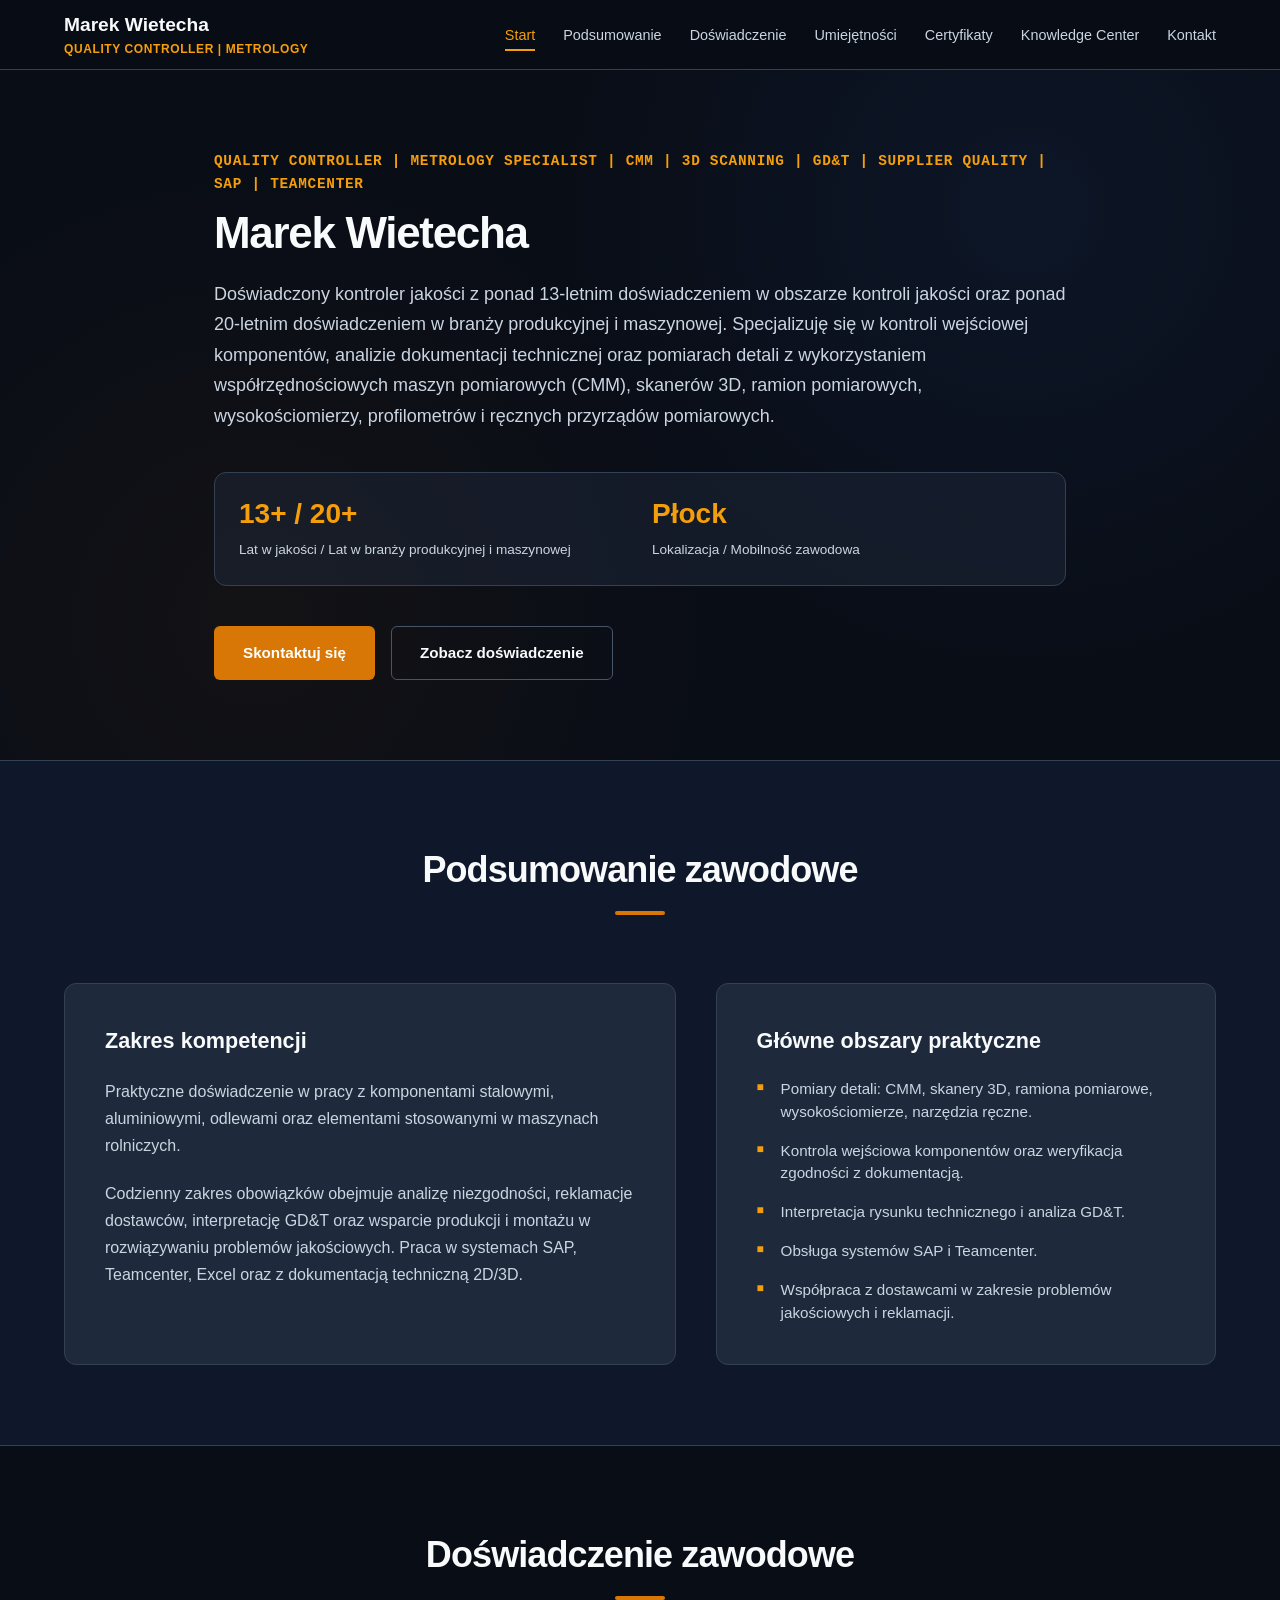
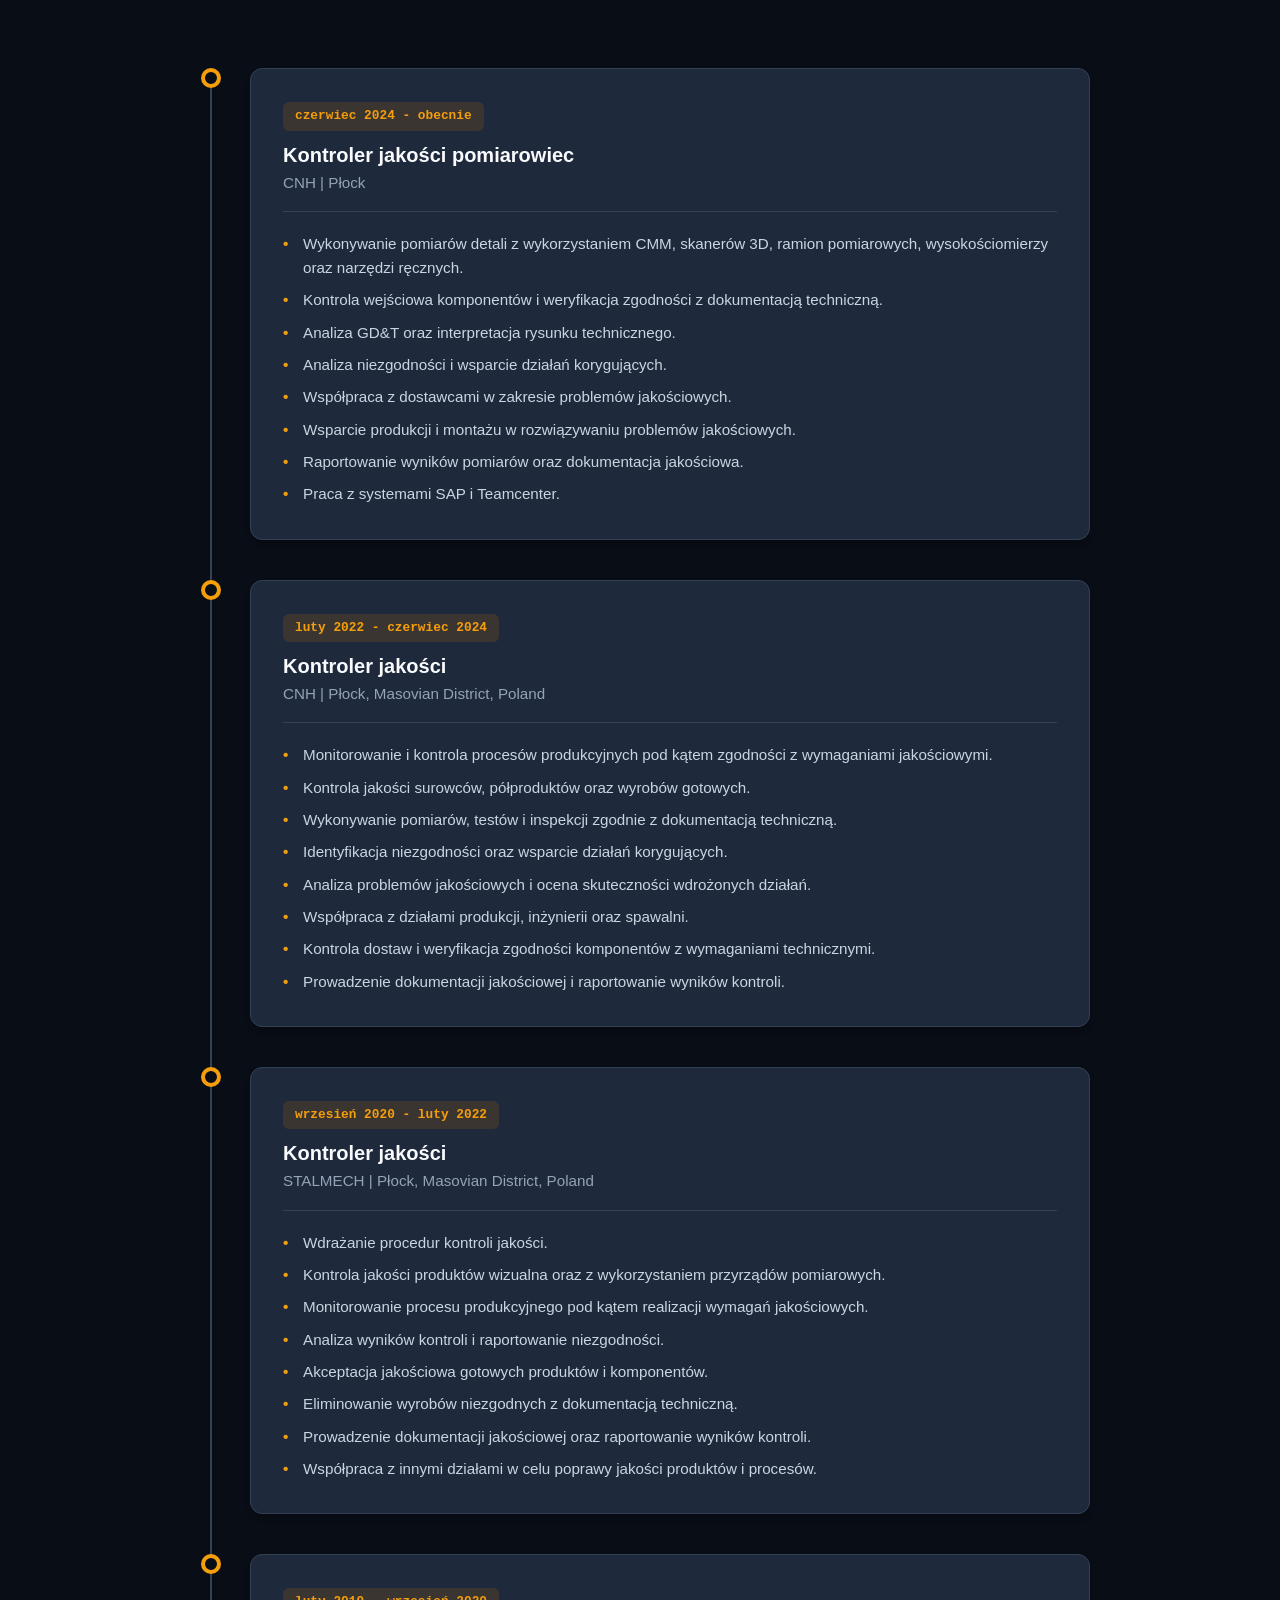
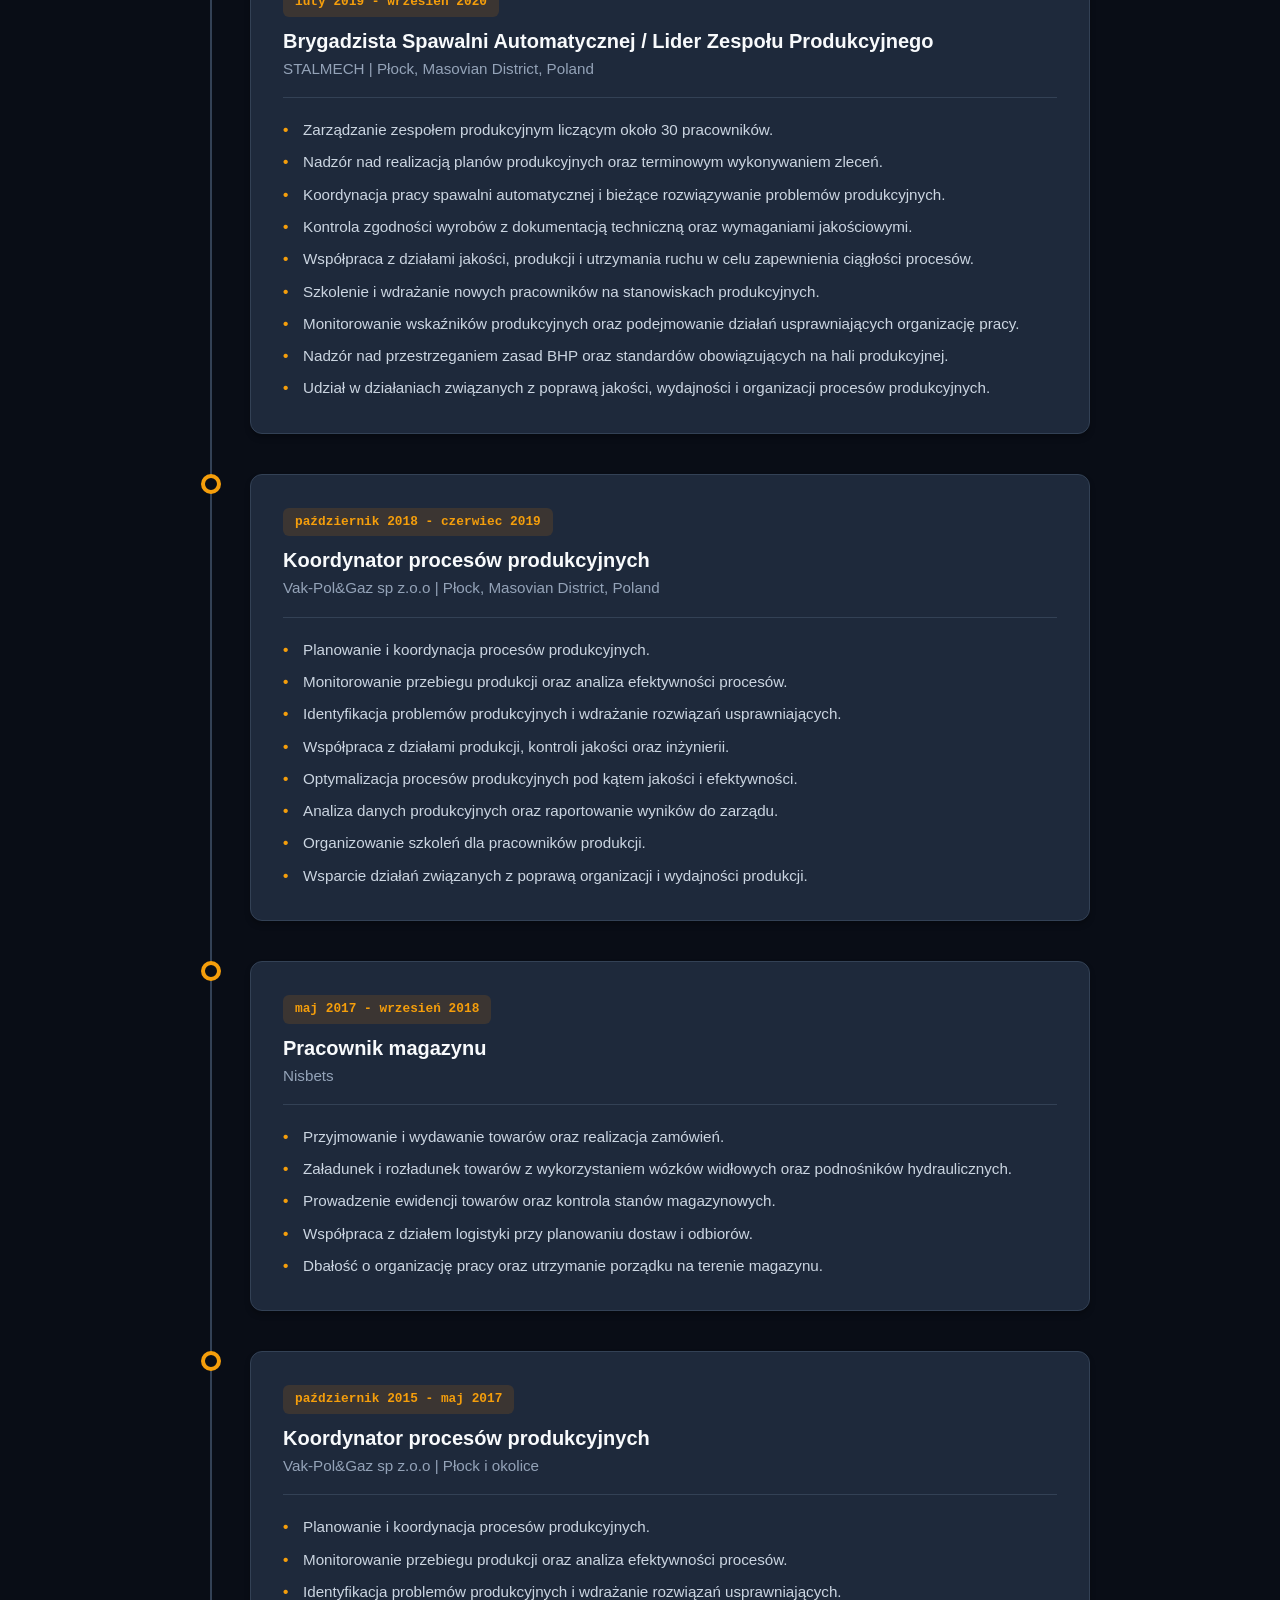
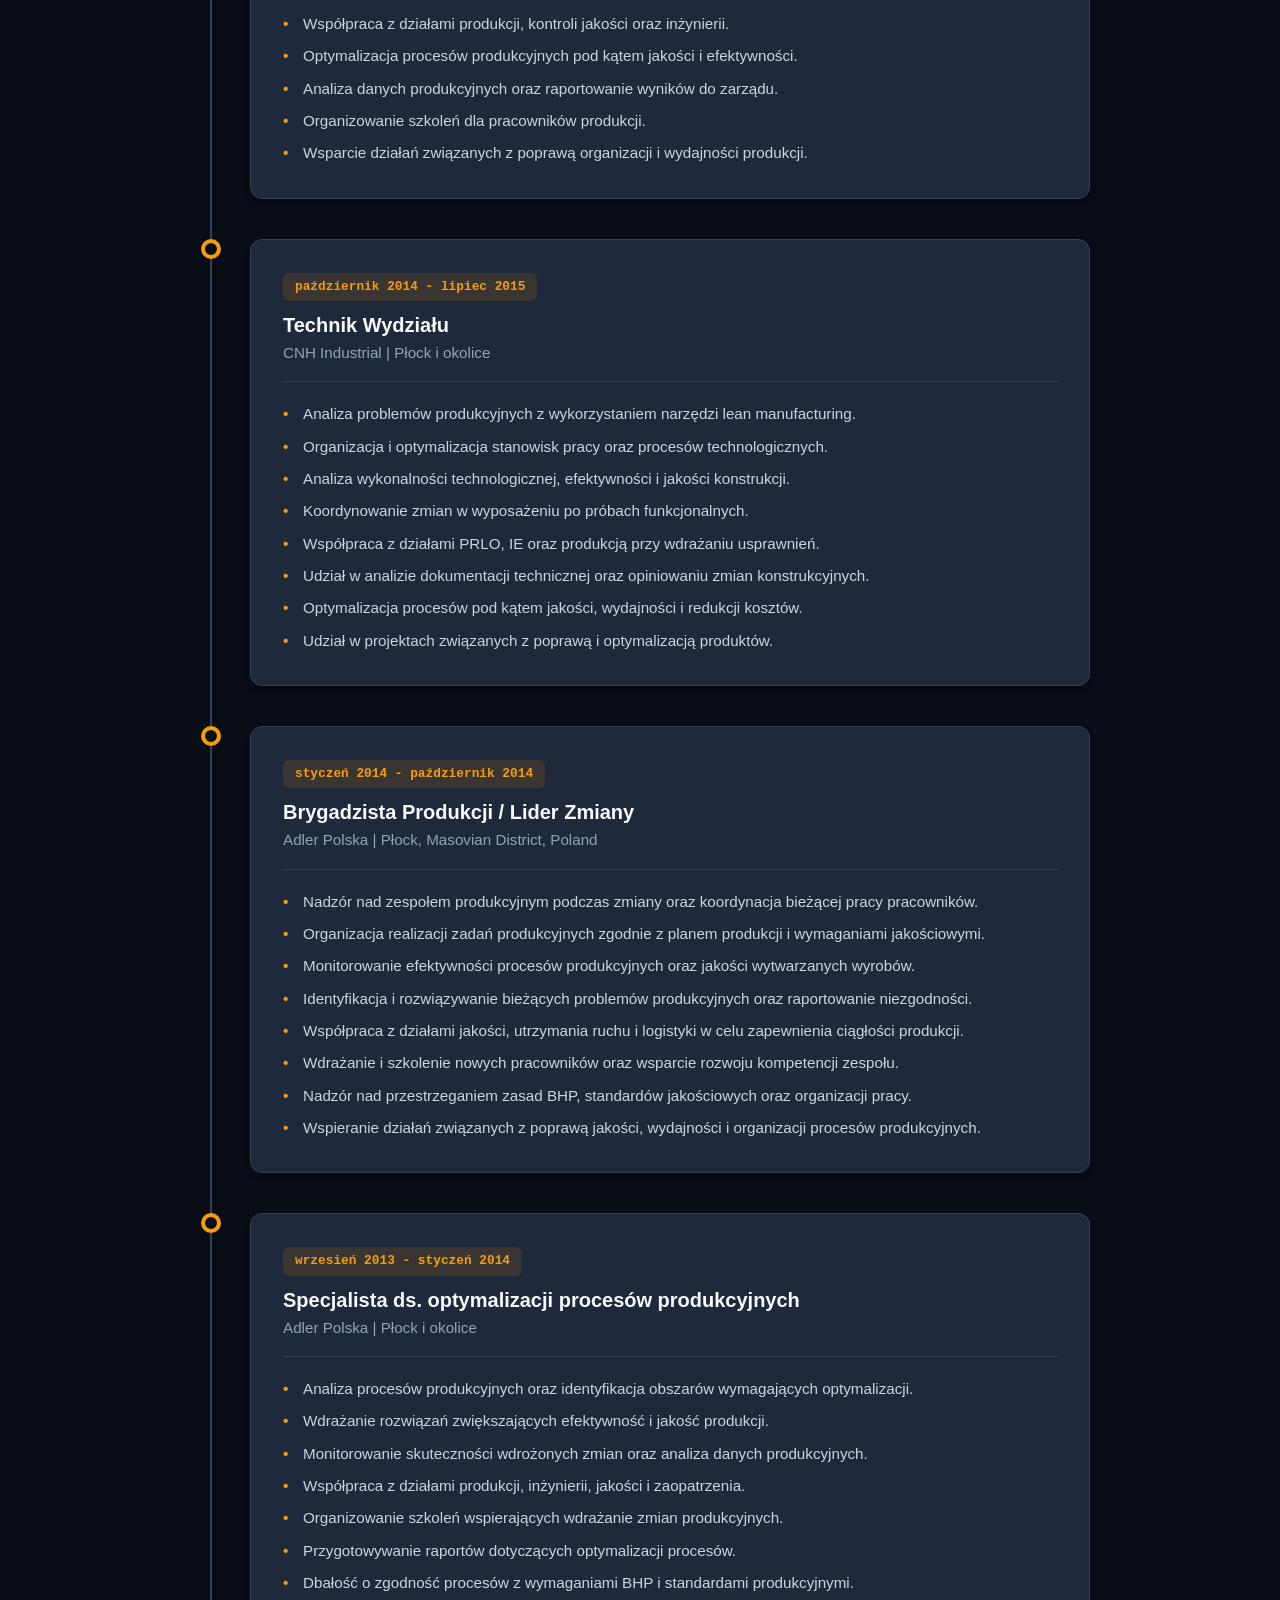
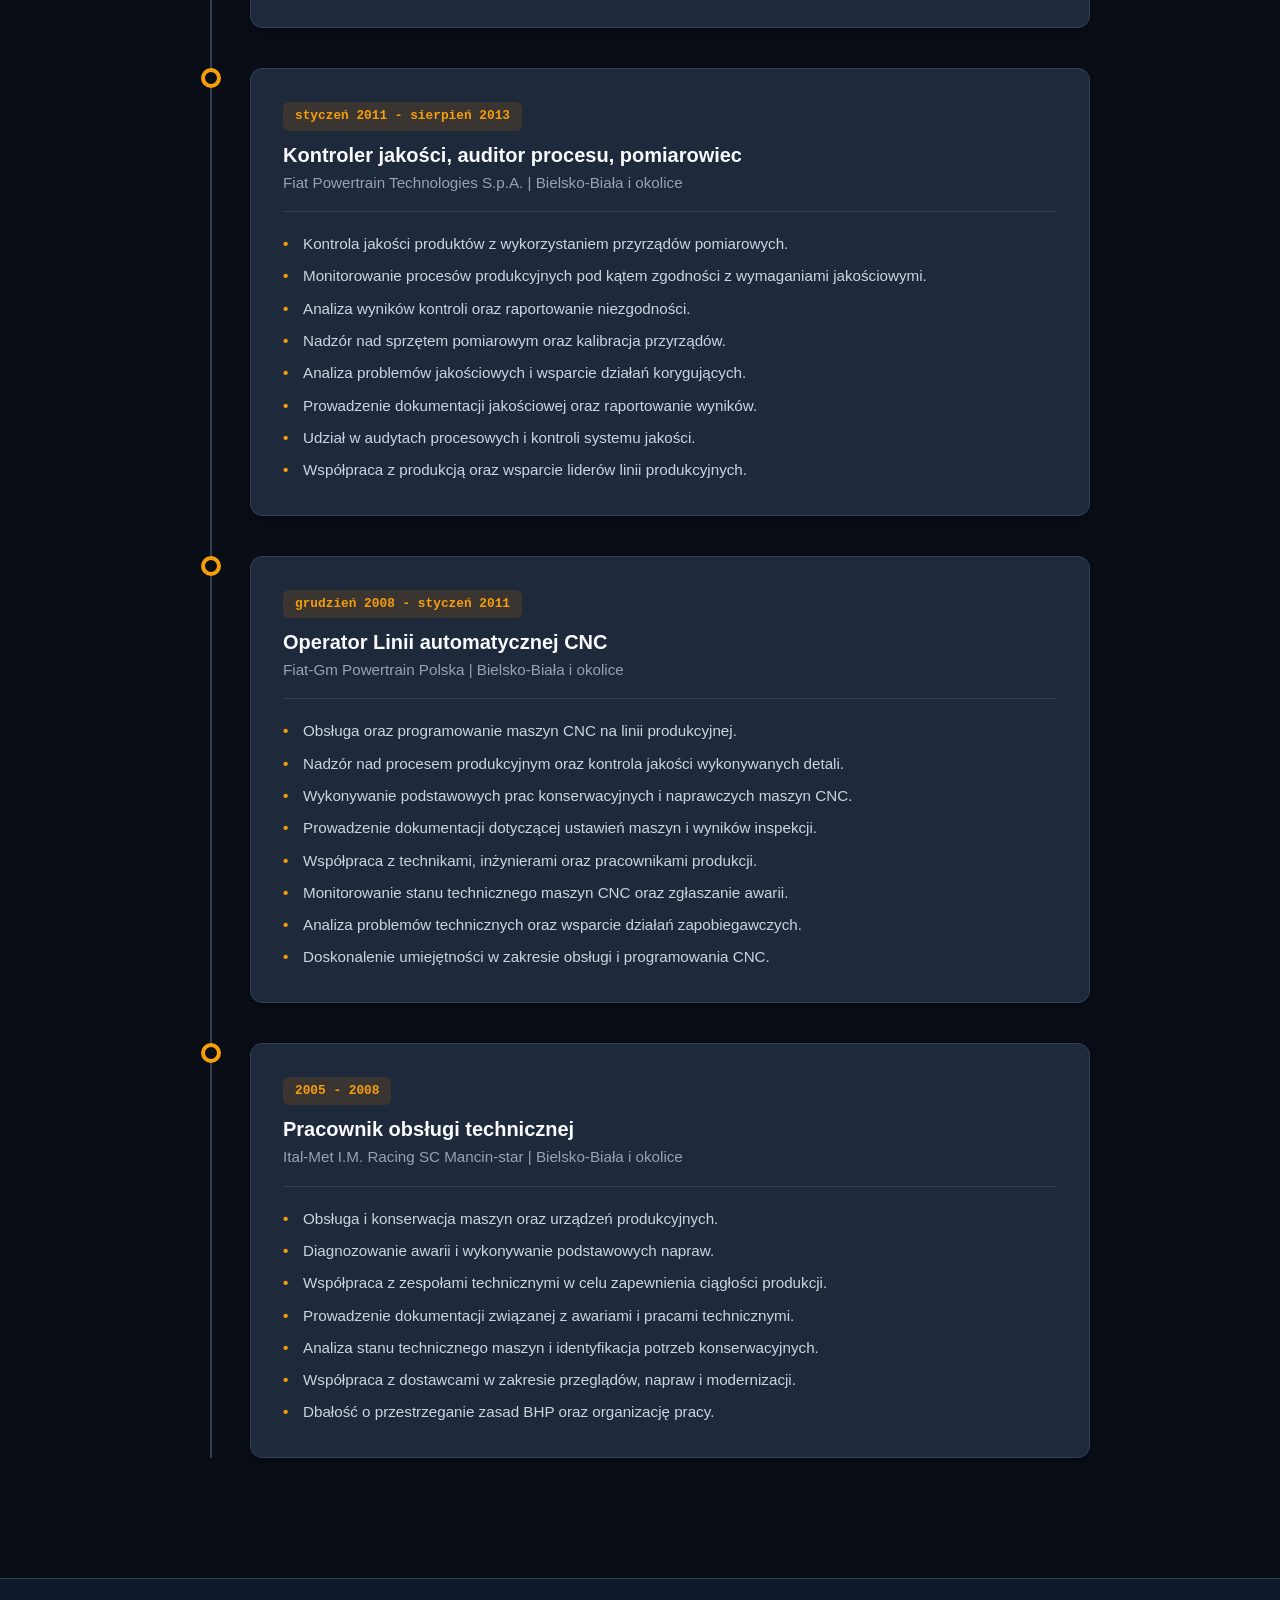
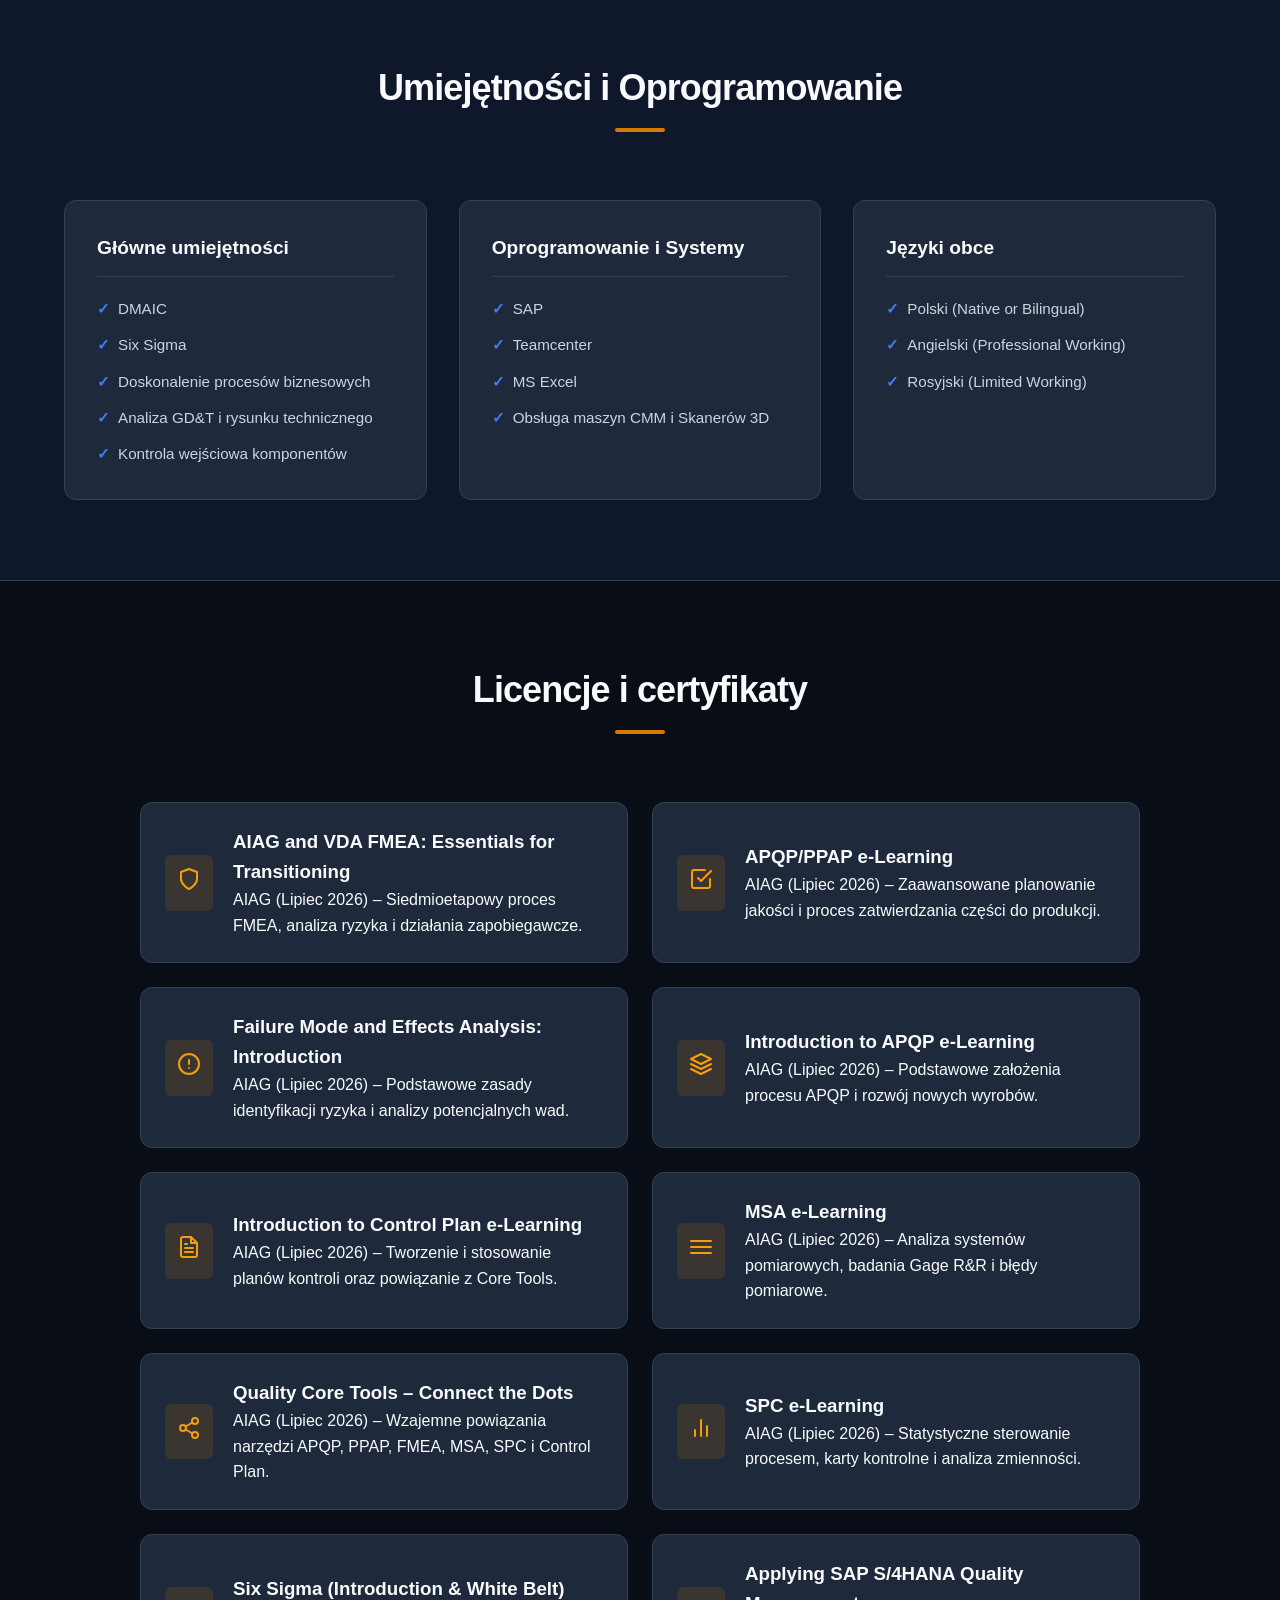
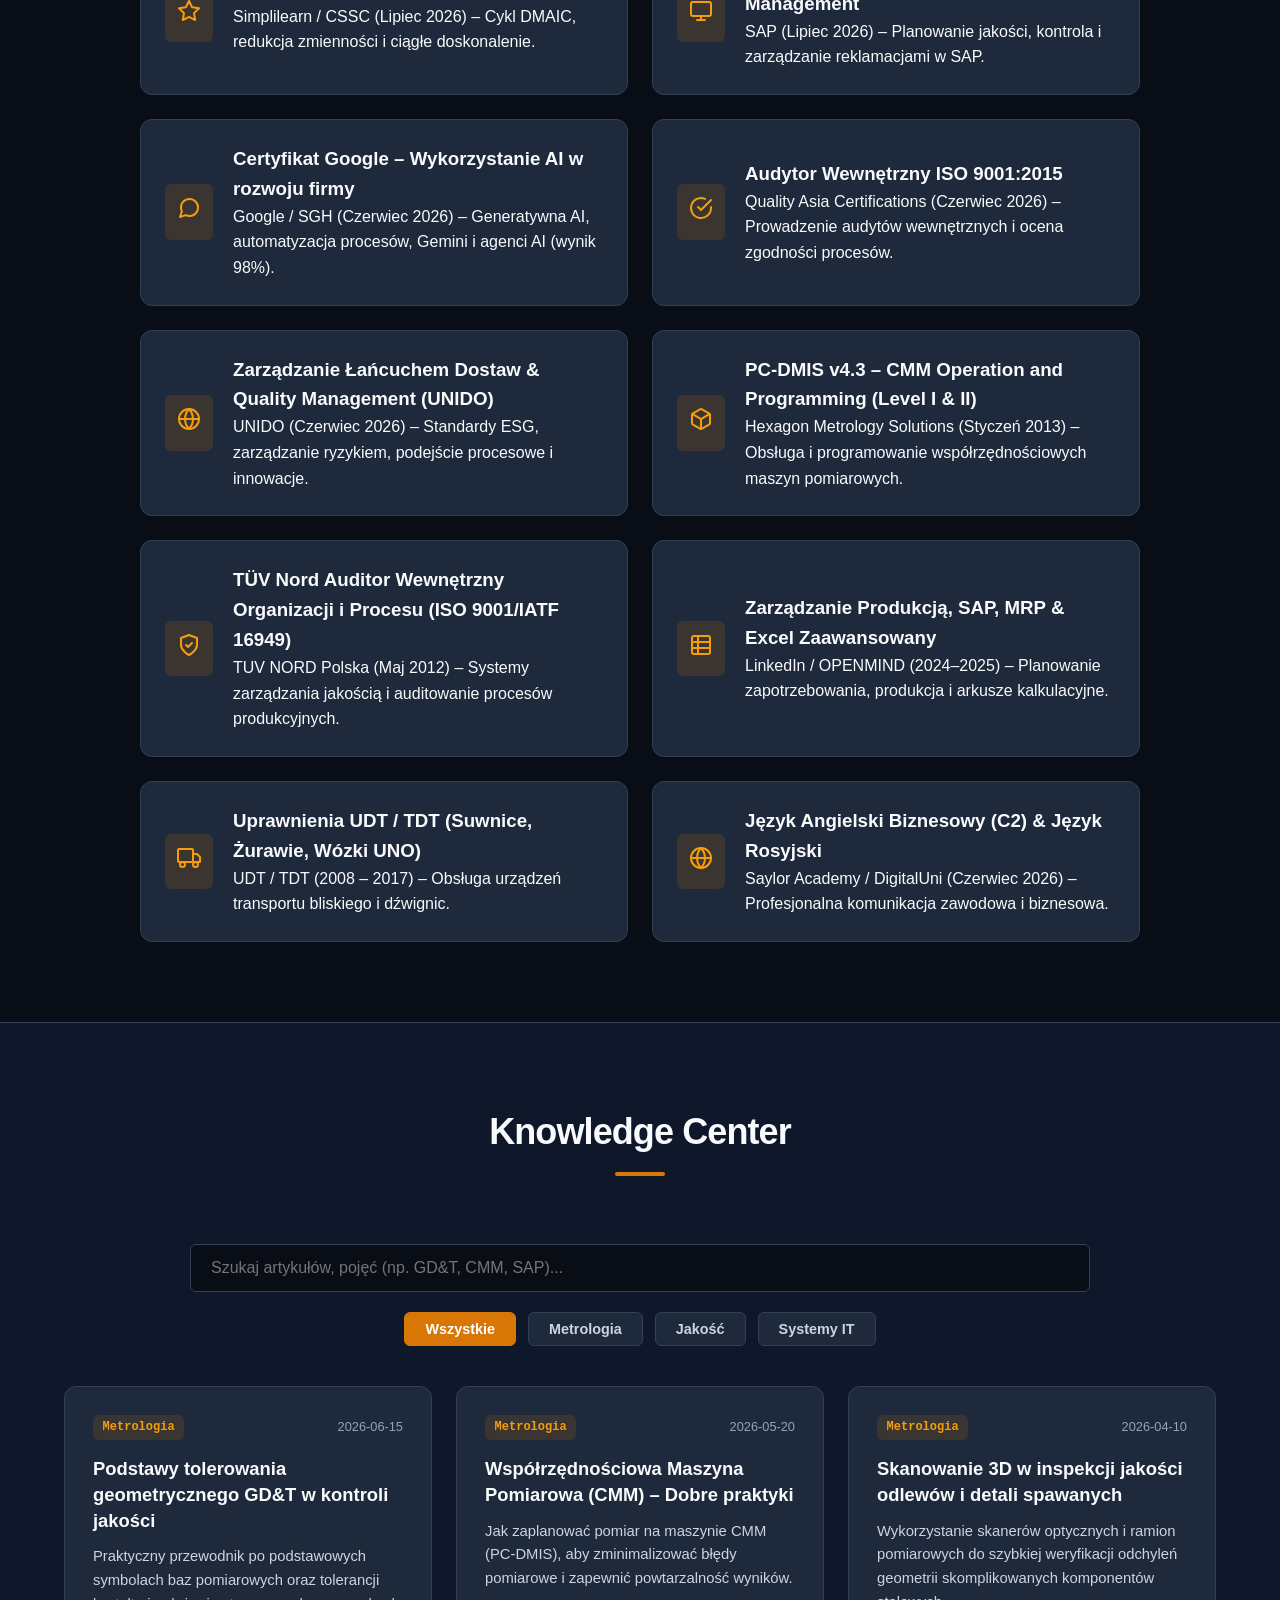
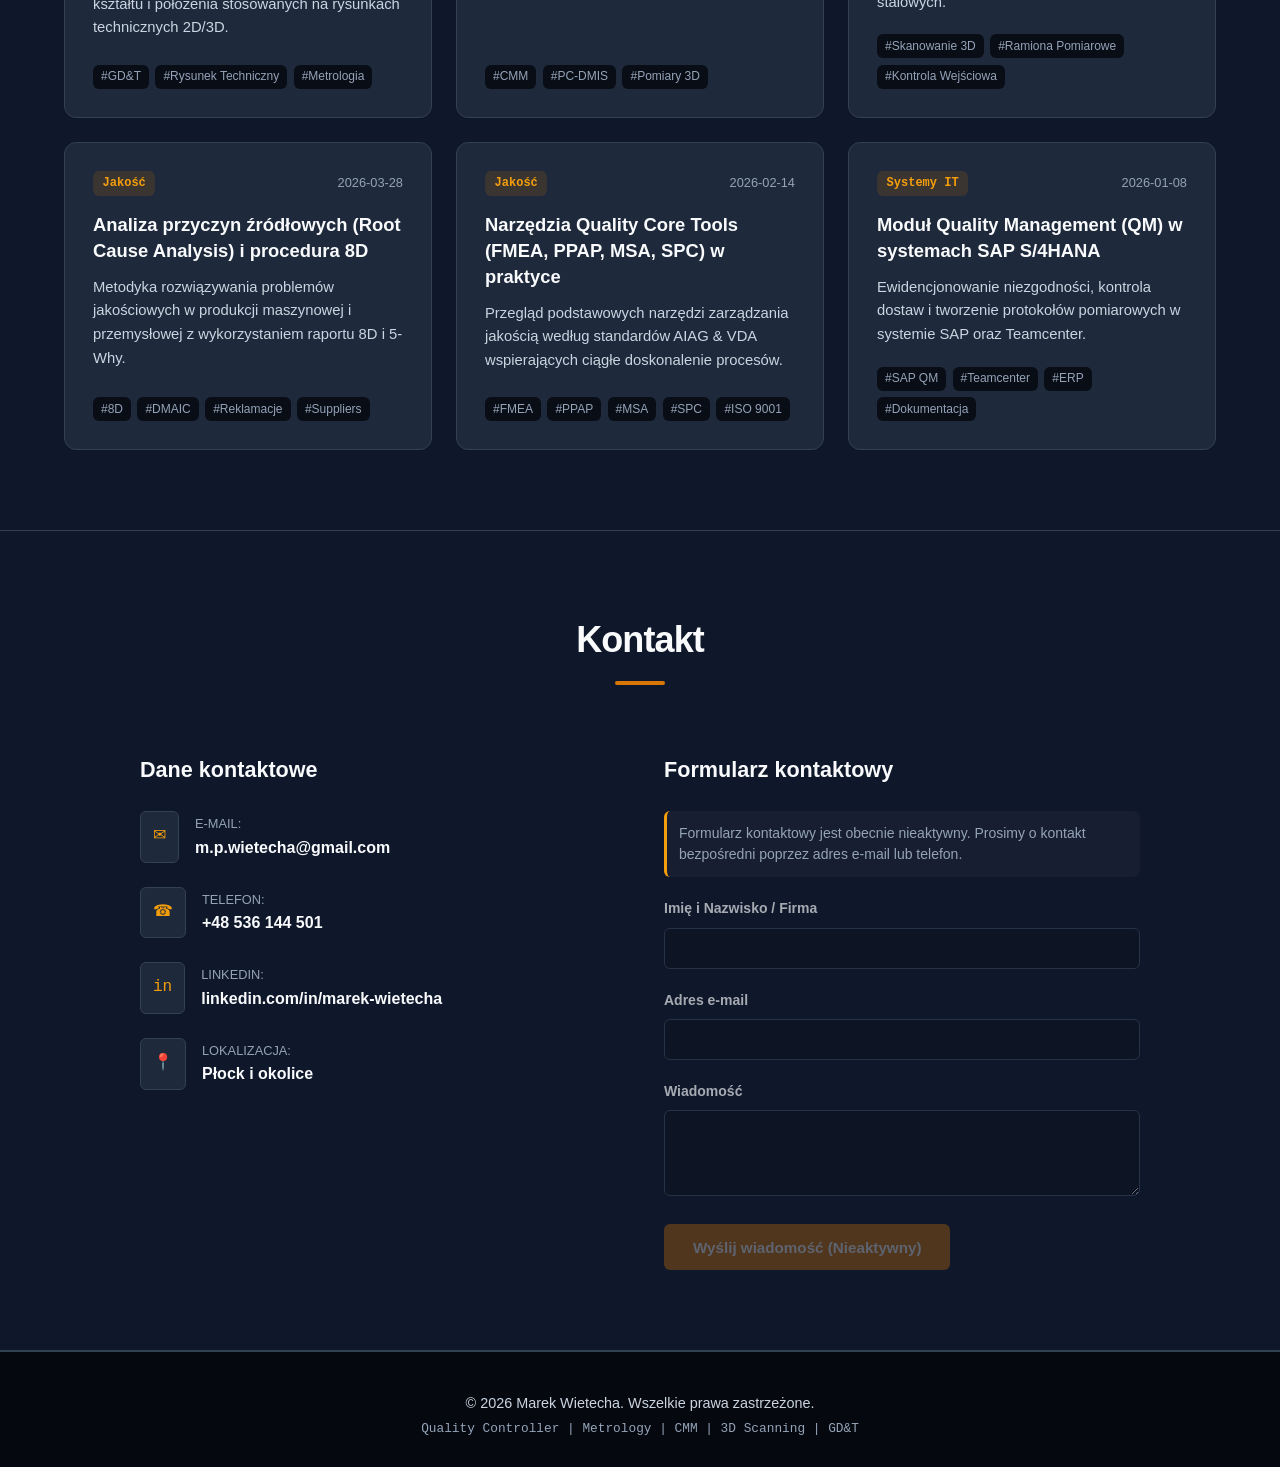
==== commit d6d2a9d2: "Update index.html" ====
--- a/index.html
+++ b/index.html
@@ -293,6 +293,129 @@
       .cert-card { background-color: var(--bg-card); padding: 1.5rem; border-radius: var(--border-radius-md); border: 1px solid var(--border-color); display: flex; gap: 1.25rem; align-items: center; }
       .cert-icon { color: #f59e0b; background-color: var(--accent-amber-light); padding: 0.75rem; border-radius: var(--border-radius-sm); font-weight: bold; }
 
+      /* Knowledge Center Section */
+      .knowledge { background-color: var(--bg-secondary); }
+      .knowledge-controls {
+        display: flex;
+        flex-direction: column;
+        gap: 1.25rem;
+        max-width: 900px;
+        margin: 0 auto 2.5rem auto;
+      }
+      .knowledge-search-input {
+        width: 100%;
+        background-color: var(--bg-primary);
+        border: 1px solid var(--border-color);
+        border-radius: var(--border-radius-sm);
+        padding: 0.85rem 1.25rem;
+        color: var(--text-primary);
+        font-size: 1rem;
+        font-family: inherit;
+        transition: border-color var(--transition-fast);
+      }
+      .knowledge-search-input:focus {
+        outline: none;
+        border-color: #f59e0b;
+      }
+      .knowledge-filters {
+        display: flex;
+        flex-wrap: wrap;
+        gap: 0.75rem;
+        justify-content: center;
+      }
+      .knowledge-filter-btn {
+        background-color: var(--bg-card);
+        border: 1px solid var(--border-color);
+        color: var(--text-secondary);
+        padding: 0.5rem 1.25rem;
+        border-radius: var(--border-radius-sm);
+        font-size: 0.9rem;
+        font-weight: 600;
+        cursor: pointer;
+        transition: all var(--transition-fast);
+      }
+      .knowledge-filter-btn:hover {
+        background-color: var(--bg-card-hover);
+        color: var(--text-primary);
+      }
+      .knowledge-filter-btn.active {
+        background-color: var(--accent-amber);
+        color: #ffffff;
+        border-color: var(--accent-amber);
+      }
+      .knowledge-grid {
+        display: grid;
+        grid-template-columns: repeat(3, 1fr);
+        gap: 1.5rem;
+      }
+      .knowledge-card {
+        background-color: var(--bg-card);
+        border: 1px solid var(--border-color);
+        border-radius: var(--border-radius-md);
+        padding: 1.75rem;
+        display: flex;
+        flex-direction: column;
+        justify-content: space-between;
+        transition: transform var(--transition-fast), border-color var(--transition-fast);
+      }
+      .knowledge-card:hover {
+        transform: translateY(-3px);
+        border-color: var(--border-color-light);
+      }
+      .knowledge-card-header {
+        display: flex;
+        justify-content: space-between;
+        align-items: center;
+        margin-bottom: 1rem;
+      }
+      .knowledge-card-badge {
+        font-size: 0.75rem;
+        font-family: var(--font-mono);
+        color: #f59e0b;
+        background-color: var(--accent-amber-light);
+        padding: 0.2rem 0.6rem;
+        border-radius: var(--border-radius-sm);
+        font-weight: 600;
+      }
+      .knowledge-card-date {
+        font-size: 0.8rem;
+        color: var(--text-muted);
+      }
+      .knowledge-card-title {
+        font-size: 1.15rem;
+        font-weight: 700;
+        color: var(--text-primary);
+        margin-bottom: 0.75rem;
+        line-height: 1.4;
+      }
+      .knowledge-card-desc {
+        font-size: 0.925rem;
+        color: var(--text-secondary);
+        line-height: 1.6;
+        margin-bottom: 1.25rem;
+      }
+      .knowledge-card-tags {
+        display: flex;
+        flex-wrap: wrap;
+        gap: 0.4rem;
+      }
+      .knowledge-tag {
+        font-size: 0.75rem;
+        color: var(--text-muted);
+        background-color: var(--bg-primary);
+        padding: 0.15rem 0.5rem;
+        border-radius: var(--border-radius-sm);
+      }
+      .knowledge-no-results {
+        text-align: center;
+        padding: 3rem 1rem;
+        background-color: var(--bg-card);
+        border: 1px solid var(--border-color);
+        border-radius: var(--border-radius-md);
+        color: var(--text-muted);
+        font-size: 1.1rem;
+      }
+
       /* Contact Section */
       .contact { background-color: var(--bg-secondary); }
       .contact-grid { display: grid; grid-template-columns: 1fr 1fr; gap: 3rem; max-width: 1000px; margin: 0 auto; }
@@ -319,7 +442,7 @@
       /* Responsive Rules */
       @media (max-width: 992px) {
         .about-grid, .contact-grid { grid-template-columns: 1fr; }
-        .skills-grid { grid-template-columns: 1fr; }
+        .skills-grid, .knowledge-grid { grid-template-columns: 1fr 1fr; }
       }
       @media (max-width: 768px) {
         .nav-toggle { display: flex; }
@@ -327,7 +450,7 @@
         .nav.is-open { display: block; }
         .nav-list { flex-direction: column; gap: 1rem; }
         .hero-title { font-size: 2.15rem; }
-        .hero-stats, .certificates-grid { grid-template-columns: 1fr; }
+        .hero-stats, .certificates-grid, .knowledge-grid { grid-template-columns: 1fr; }
         .hero-actions { flex-direction: column; }
       }
     </style>
@@ -389,6 +512,7 @@
                     <li><a href="#experience" class="nav-link">Doświadczenie</a></li>
                     <li><a href="#skills" class="nav-link">Umiejętności</a></li>
                     <li><a href="#certificates" class="nav-link">Certyfikaty</a></li>
+                    <li><a href="#knowledge" class="nav-link">Knowledge Center</a></li>
                     <li><a href="#contact" class="nav-link">Kontakt</a></li>
                 </ul>
             </nav>
@@ -1026,6 +1150,36 @@
         </div>
     </div>
 </section>
+
+        <!-- Knowledge Center Section -->
+        <section id="knowledge" class="knowledge section">
+            <div class="container">
+                <header class="section-header">
+                    <h2 class="section-title">Knowledge Center</h2>
+                </header>
+
+                <div class="knowledge-controls">
+                    <div class="knowledge-search-wrapper">
+                        <input type="text" id="knowledgeSearch" class="knowledge-search-input" placeholder="Szukaj artykułów, pojęć (np. GD&amp;T, CMM, SAP)..." aria-label="Wyszukaj artykuł w Knowledge Center">
+                    </div>
+                    <div class="knowledge-filters" id="knowledgeFilters">
+                        <button type="button" class="knowledge-filter-btn active" data-category="all">Wszystkie</button>
+                        <button type="button" class="knowledge-filter-btn" data-category="Metrologia">Metrologia</button>
+                        <button type="button" class="knowledge-filter-btn" data-category="Jakość">Jakość</button>
+                        <button type="button" class="knowledge-filter-btn" data-category="Systemy IT">Systemy IT</button>
+                    </div>
+                </div>
+
+                <div class="knowledge-grid" id="knowledgeGrid">
+                    <!-- Dynamicznie wygenerowane karty z JS -->
+                </div>
+
+                <div class="knowledge-no-results" id="knowledgeNoResults" style="display: none;">
+                    <p>Brak wyników spełniających kryteria wyszukiwania.</p>
+                </div>
+            </div>
+        </section>
+
         <!-- Contact Section -->
         <section id="contact" class="contact section">
             <div class="container">
@@ -1132,6 +1286,131 @@
             }
           });
         });
+
+        /* --- Knowledge Center Logic --- */
+        const knowledgeArticles = [
+          {
+            id: 1,
+            title: "Podstawy tolerowania geometrycznego GD&T w kontroli jakości",
+            category: "Metrologia",
+            date: "2026-06-15",
+            description: "Praktyczny przewodnik po podstawowych symbolach baz pomiarowych oraz tolerancji kształtu i położenia stosowanych na rysunkach technicznych 2D/3D.",
+            tags: ["GD&T", "Rysunek Techniczny", "Metrologia"]
+          },
+          {
+            id: 2,
+            title: "Współrzędnościowa Maszyna Pomiarowa (CMM) – Dobre praktyki",
+            category: "Metrologia",
+            date: "2026-05-20",
+            description: "Jak zaplanować pomiar na maszynie CMM (PC-DMIS), aby zminimalizować błędy pomiarowe i zapewnić powtarzalność wyników.",
+            tags: ["CMM", "PC-DMIS", "Pomiary 3D"]
+          },
+          {
+            id: 3,
+            title: "Skanowanie 3D w inspekcji jakości odlewów i detali spawanych",
+            category: "Metrologia",
+            date: "2026-04-10",
+            description: "Wykorzystanie skanerów optycznych i ramion pomiarowych do szybkiej weryfikacji odchyleń geometrii skomplikowanych komponentów stalowych.",
+            tags: ["Skanowanie 3D", "Ramiona Pomiarowe", "Kontrola Wejściowa"]
+          },
+          {
+            id: 4,
+            title: "Analiza przyczyn źródłowych (Root Cause Analysis) i procedura 8D",
+            category: "Jakość",
+            date: "2026-03-28",
+            description: "Metodyka rozwiązywania problemów jakościowych w produkcji maszynowej i przemysłowej z wykorzystaniem raportu 8D i 5-Why.",
+            tags: ["8D", "DMAIC", "Reklamacje", "Suppliers"]
+          },
+          {
+            id: 5,
+            title: "Narzędzia Quality Core Tools (FMEA, PPAP, MSA, SPC) w praktyce",
+            category: "Jakość",
+            date: "2026-02-14",
+            description: "Przegląd podstawowych narzędzi zarządzania jakością według standardów AIAG & VDA wspierających ciągłe doskonalenie procesów.",
+            tags: ["FMEA", "PPAP", "MSA", "SPC", "ISO 9001"]
+          },
+          {
+            id: 6,
+            title: "Moduł Quality Management (QM) w systemach SAP S/4HANA",
+            category: "Systemy IT",
+            date: "2026-01-08",
+            description: "Ewidencjonowanie niezgodności, kontrola dostaw i tworzenie protokołów pomiarowych w systemie SAP oraz Teamcenter.",
+            tags: ["SAP QM", "Teamcenter", "ERP", "Dokumentacja"]
+          }
+        ];
+
+        let currentCategory = 'all';
+        let searchQuery = '';
+
+        const grid = document.getElementById('knowledgeGrid');
+        const noResults = document.getElementById('knowledgeNoResults');
+        const searchInput = document.getElementById('knowledgeSearch');
+        const filterBtns = document.querySelectorAll('.knowledge-filter-btn');
+
+        function escapeHtml(str) {
+          return String(str)
+            .replace(/&/g, '&amp;')
+            .replace(/</g, '&lt;')
+            .replace(/>/g, '&gt;')
+            .replace(/"/g, '&quot;')
+            .replace(/'/g, '&#039;');
+        }
+
+        function filterAndRenderKnowledge() {
+          if (!grid || !noResults) return;
+
+          const filtered = knowledgeArticles.filter(article => {
+            const matchesCategory = currentCategory === 'all' || article.category === currentCategory;
+            const q = searchQuery.toLowerCase().trim();
+            const matchesSearch = !q ||
+              article.title.toLowerCase().includes(q) ||
+              article.description.toLowerCase().includes(q) ||
+              article.category.toLowerCase().includes(q) ||
+              article.tags.some(tag => tag.toLowerCase().includes(q));
+
+            return matchesCategory && matchesSearch;
+          });
+
+          if (filtered.length === 0) {
+            grid.innerHTML = '';
+            noResults.style.display = 'block';
+          } else {
+            noResults.style.display = 'none';
+            grid.innerHTML = filtered.map(article => `
+              <article class="knowledge-card">
+                <div>
+                  <div class="knowledge-card-header">
+                    <span class="knowledge-card-badge">${escapeHtml(article.category)}</span>
+                    <span class="knowledge-card-date">${escapeHtml(article.date)}</span>
+                  </div>
+                  <h3 class="knowledge-card-title">${escapeHtml(article.title)}</h3>
+                  <p class="knowledge-card-desc">${escapeHtml(article.description)}</p>
+                </div>
+                <div class="knowledge-card-tags">
+                  ${article.tags.map(tag => `<span class="knowledge-tag">#${escapeHtml(tag)}</span>`).join('')}
+                </div>
+              </article>
+            `).join('');
+          }
+        }
+
+        if (searchInput) {
+          searchInput.addEventListener('input', (e) => {
+            searchQuery = e.target.value;
+            filterAndRenderKnowledge();
+          });
+        }
+
+        filterBtns.forEach(btn => {
+          btn.addEventListener('click', () => {
+            filterBtns.forEach(b => b.classList.remove('active'));
+            btn.classList.add('active');
+            currentCategory = btn.getAttribute('data-category');
+            filterAndRenderKnowledge();
+          });
+        });
+
+        filterAndRenderKnowledge();
       });
     </script>
 </body>
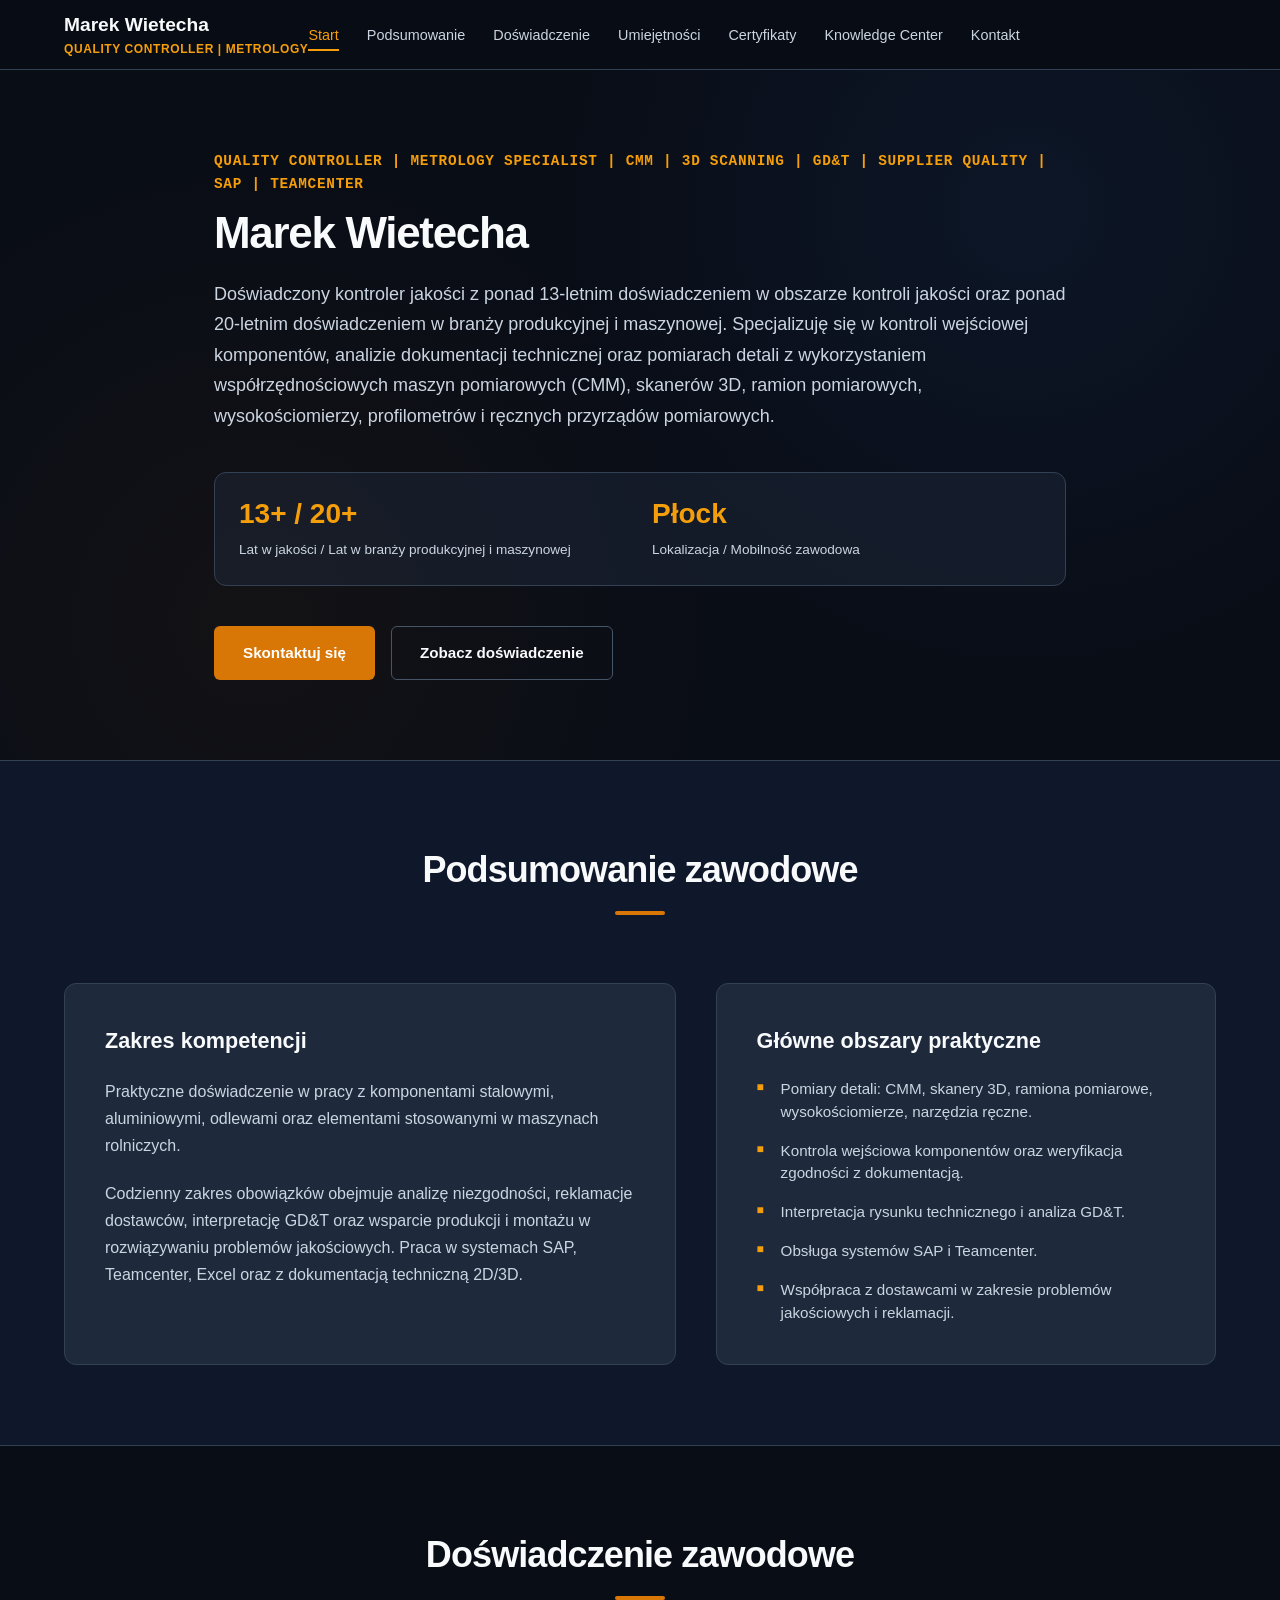
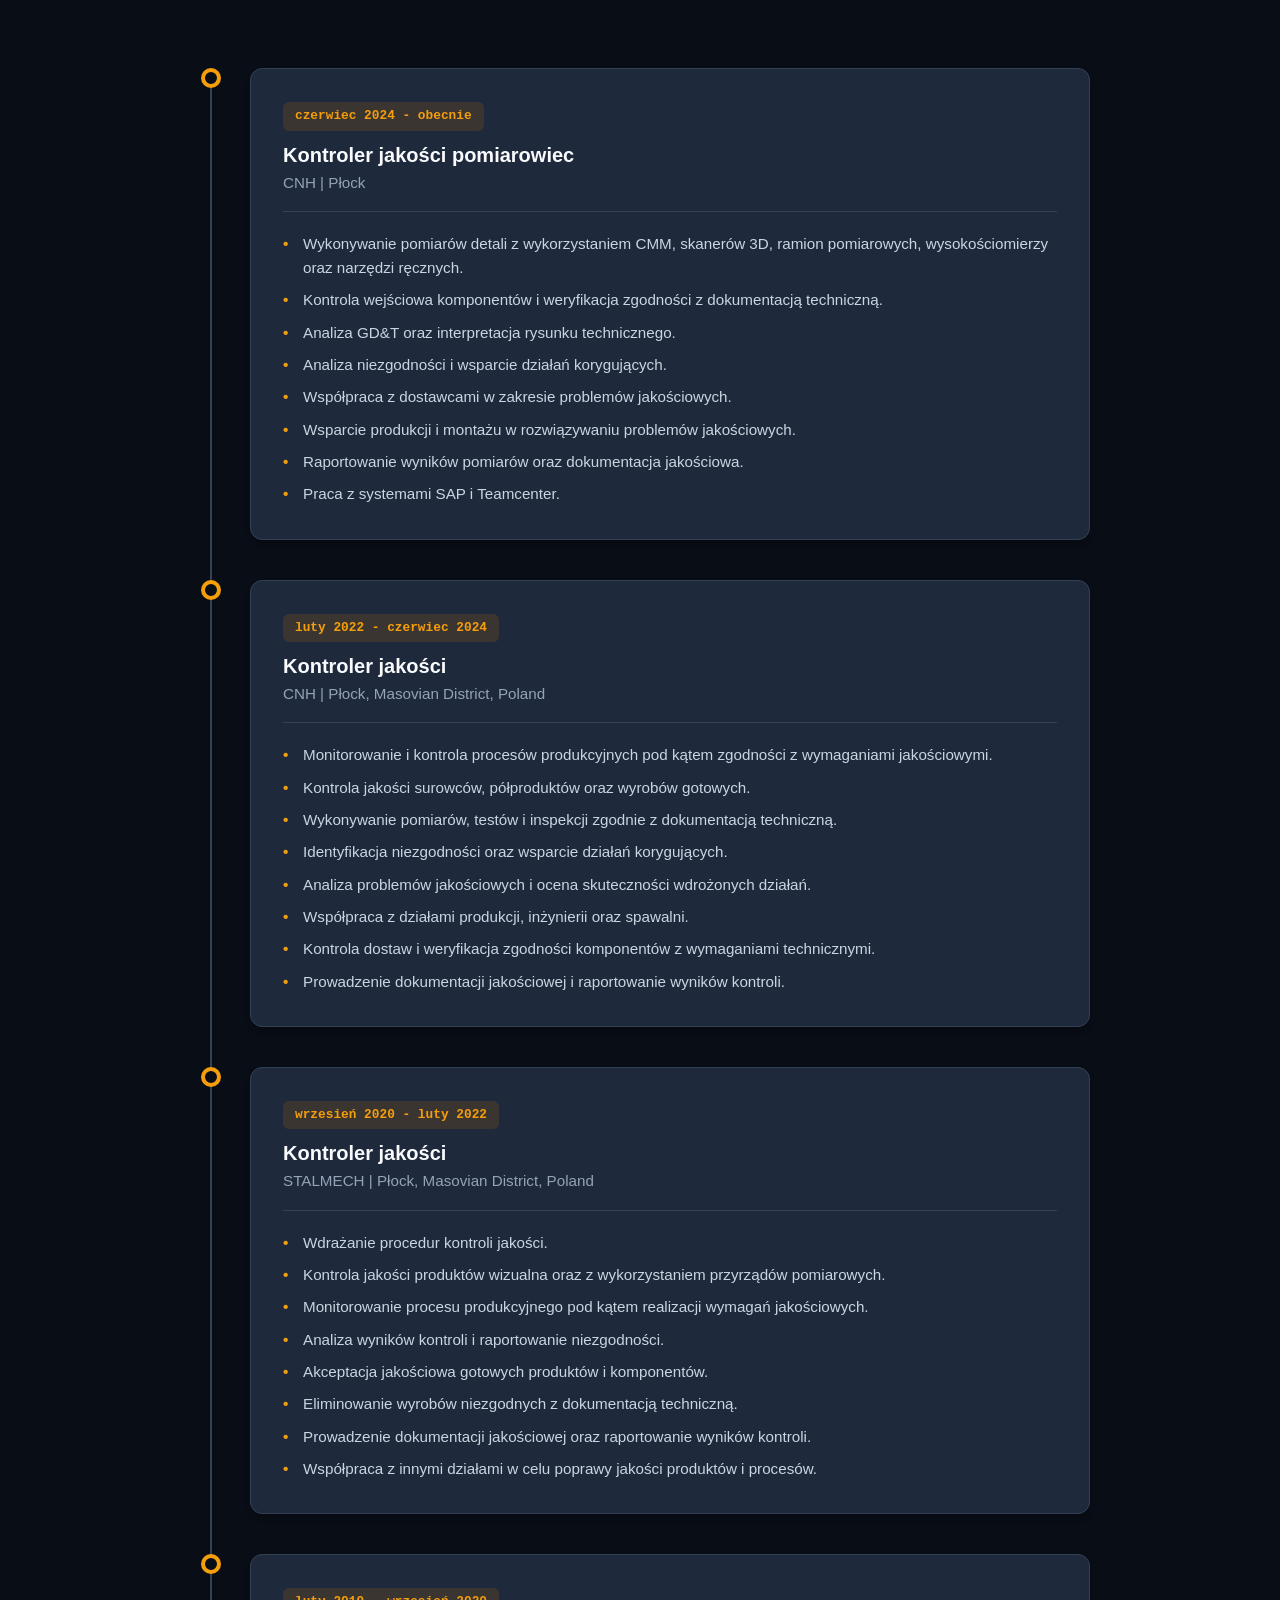
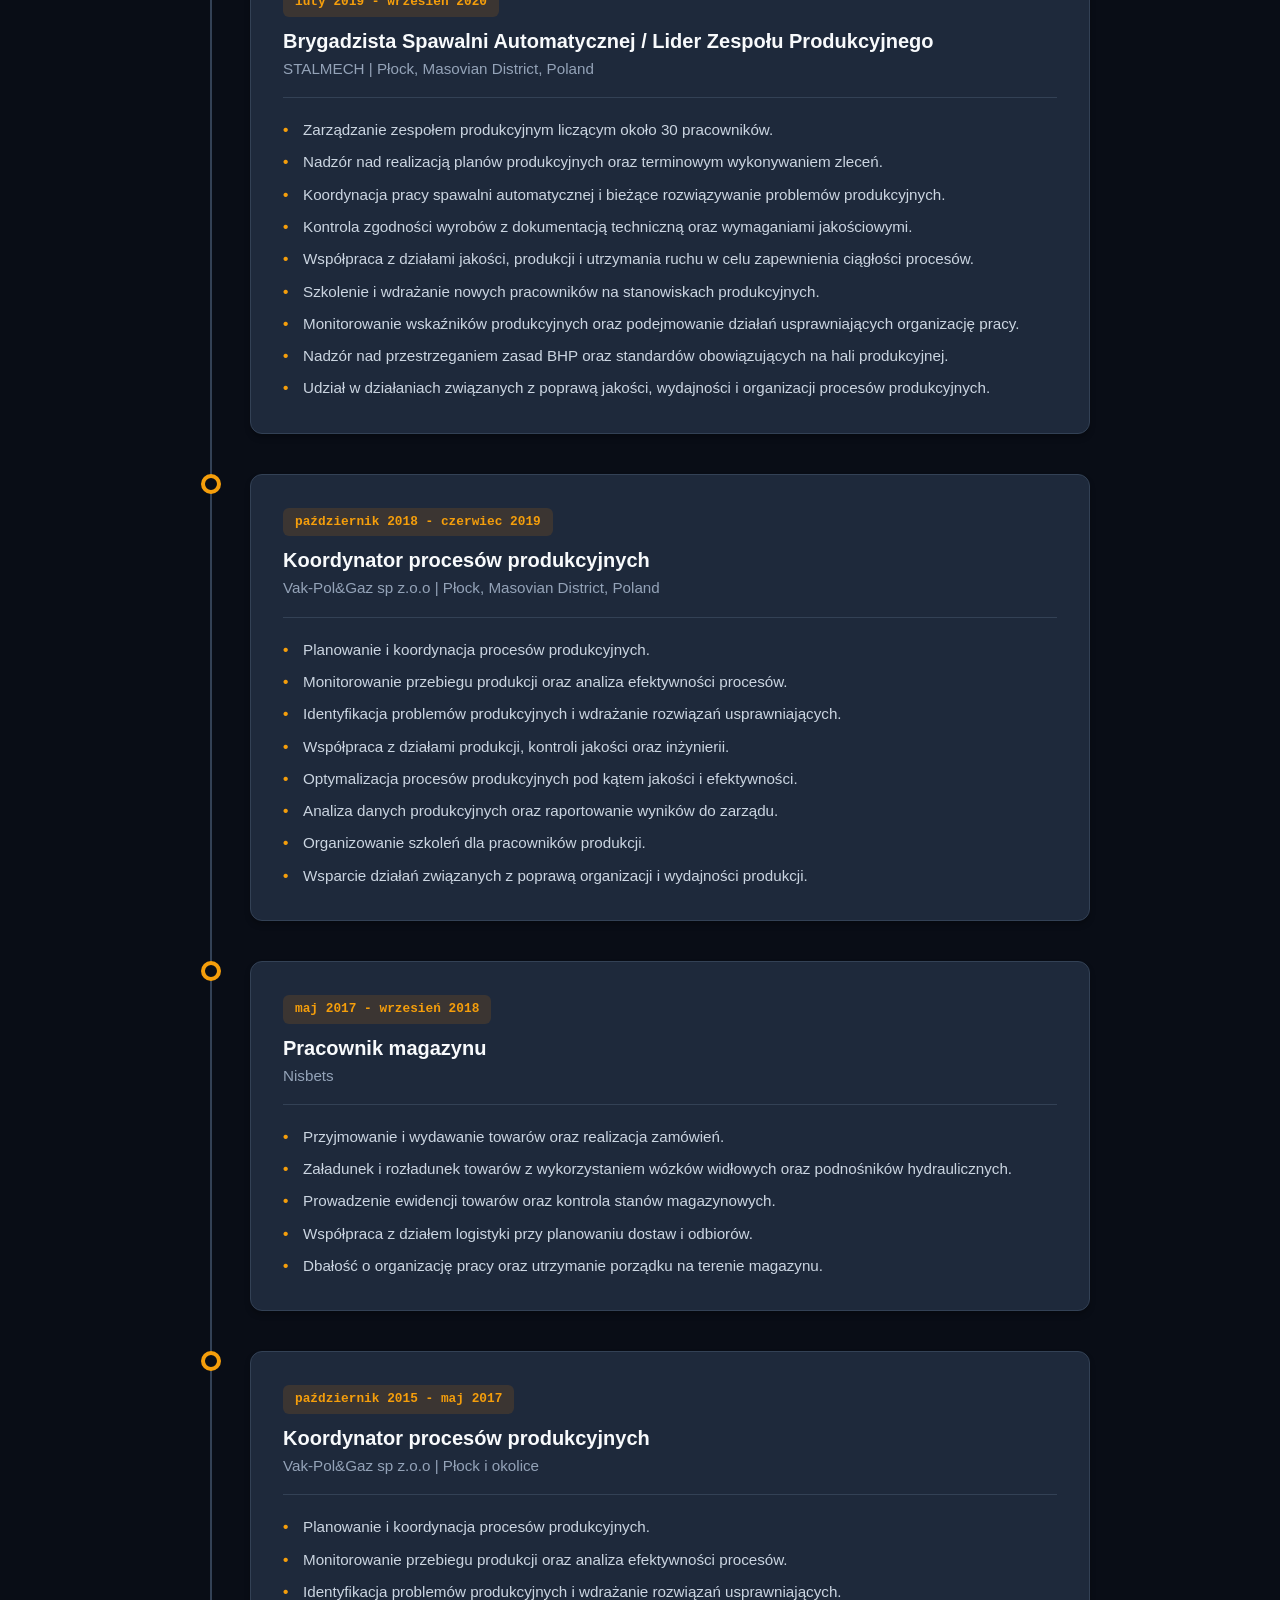
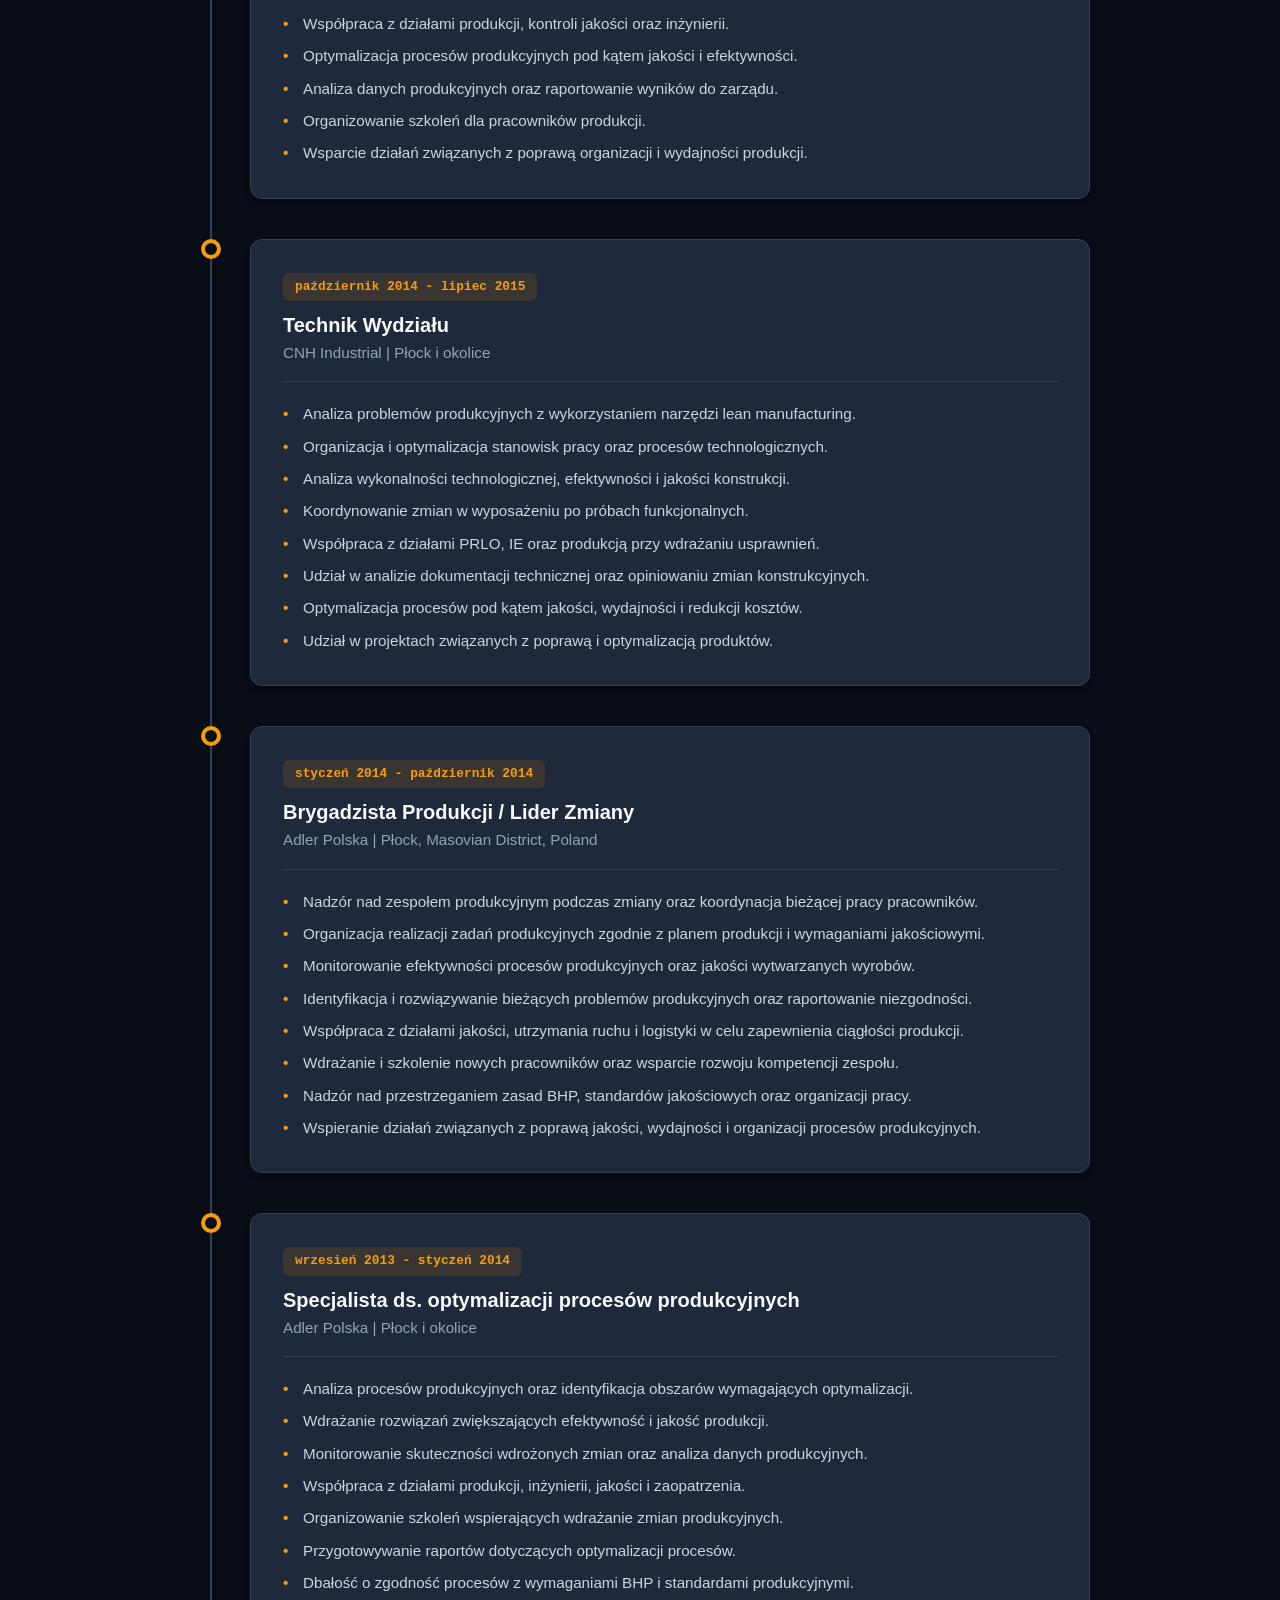
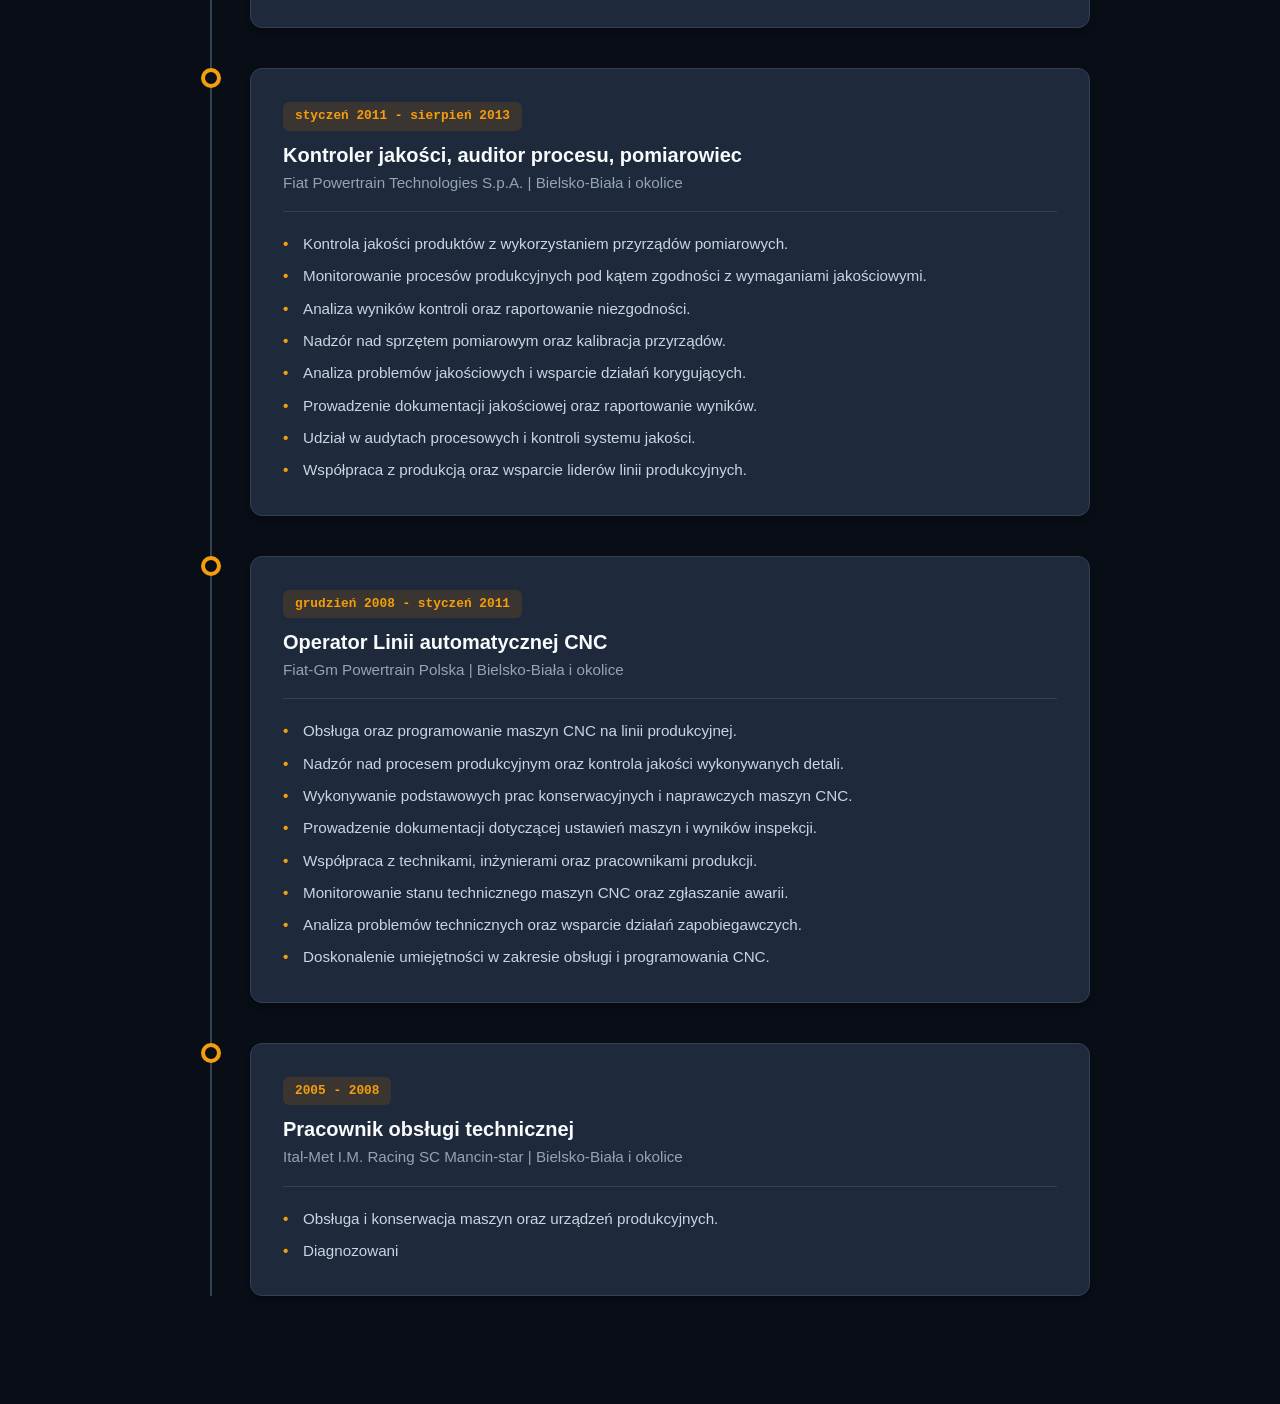
==== commit dd0e9bd1: "Update index.html" ====
--- a/index.html
+++ b/index.html
@@ -187,7 +187,7 @@
       .header-container {
         display: flex;
         align-items: center;
-        justify-content: space-between;
+        justify-between: space-between;
         height: 100%;
       }
 
@@ -293,66 +293,19 @@
       .cert-card { background-color: var(--bg-card); padding: 1.5rem; border-radius: var(--border-radius-md); border: 1px solid var(--border-color); display: flex; gap: 1.25rem; align-items: center; }
       .cert-icon { color: #f59e0b; background-color: var(--accent-amber-light); padding: 0.75rem; border-radius: var(--border-radius-sm); font-weight: bold; }
 
-      /* Knowledge Center Section */
+      /* Knowledge Center Section (Teaser Preview) */
       .knowledge { background-color: var(--bg-secondary); }
-      .knowledge-controls {
-        display: flex;
-        flex-direction: column;
-        gap: 1.25rem;
-        max-width: 900px;
-        margin: 0 auto 2.5rem auto;
-      }
-      .knowledge-search-input {
-        width: 100%;
-        background-color: var(--bg-primary);
-        border: 1px solid var(--border-color);
-        border-radius: var(--border-radius-sm);
-        padding: 0.85rem 1.25rem;
-        color: var(--text-primary);
-        font-size: 1rem;
-        font-family: inherit;
-        transition: border-color var(--transition-fast);
-      }
-      .knowledge-search-input:focus {
-        outline: none;
-        border-color: #f59e0b;
-      }
-      .knowledge-filters {
-        display: flex;
-        flex-wrap: wrap;
-        gap: 0.75rem;
-        justify-content: center;
-      }
-      .knowledge-filter-btn {
-        background-color: var(--bg-card);
-        border: 1px solid var(--border-color);
-        color: var(--text-secondary);
-        padding: 0.5rem 1.25rem;
-        border-radius: var(--border-radius-sm);
-        font-size: 0.9rem;
-        font-weight: 600;
-        cursor: pointer;
-        transition: all var(--transition-fast);
-      }
-      .knowledge-filter-btn:hover {
-        background-color: var(--bg-card-hover);
-        color: var(--text-primary);
-      }
-      .knowledge-filter-btn.active {
-        background-color: var(--accent-amber);
-        color: #ffffff;
-        border-color: var(--accent-amber);
-      }
       .knowledge-grid {
         display: grid;
         grid-template-columns: repeat(3, 1fr);
         gap: 1.5rem;
+        margin-bottom: 2.5rem;
       }
       .knowledge-card {
         background-color: var(--bg-card);
         border: 1px solid var(--border-color);
         border-radius: var(--border-radius-md);
-        padding: 1.75rem;
+        padding: 1.5rem;
         display: flex;
         flex-direction: column;
         justify-content: space-between;
@@ -366,7 +319,7 @@
         display: flex;
         justify-content: space-between;
         align-items: center;
-        margin-bottom: 1rem;
+        margin-bottom: 0.85rem;
       }
       .knowledge-card-badge {
         font-size: 0.75rem;
@@ -382,17 +335,17 @@
         color: var(--text-muted);
       }
       .knowledge-card-title {
-        font-size: 1.15rem;
+        font-size: 1.1rem;
         font-weight: 700;
         color: var(--text-primary);
-        margin-bottom: 0.75rem;
+        margin-bottom: 0.6rem;
         line-height: 1.4;
       }
       .knowledge-card-desc {
-        font-size: 0.925rem;
+        font-size: 0.9rem;
         color: var(--text-secondary);
-        line-height: 1.6;
-        margin-bottom: 1.25rem;
+        line-height: 1.5;
+        margin-bottom: 1rem;
       }
       .knowledge-card-tags {
         display: flex;
@@ -406,14 +359,12 @@
         padding: 0.15rem 0.5rem;
         border-radius: var(--border-radius-sm);
       }
-      .knowledge-no-results {
+      .knowledge-action {
         text-align: center;
-        padding: 3rem 1rem;
-        background-color: var(--bg-card);
-        border: 1px solid var(--border-color);
-        border-radius: var(--border-radius-md);
-        color: var(--text-muted);
-        font-size: 1.1rem;
+      }
+      .knowledge-more-btn {
+        padding: 1rem 2.25rem;
+        font-size: 1rem;
       }
 
       /* Contact Section */
@@ -887,531 +838,4 @@
                             <div class="timeline-body">
                                 <ul>
                                     <li>Obsługa i konserwacja maszyn oraz urządzeń produkcyjnych.</li>
-                                    <li>Diagnozowanie awarii i wykonywanie podstawowych napraw.</li>
-                                    <li>Współpraca z zespołami technicznymi w celu zapewnienia ciągłości produkcji.</li>
-                                    <li>Prowadzenie dokumentacji związanej z awariami i pracami technicznymi.</li>
-                                    <li>Analiza stanu technicznego maszyn i identyfikacja potrzeb konserwacyjnych.</li>
-                                    <li>Współpraca z dostawcami w zakresie przeglądów, napraw i modernizacji.</li>
-                                    <li>Dbałość o przestrzeganie zasad BHP oraz organizację pracy.</li>
-                                </ul>
-                            </div>
-                        </div>
-                    </article>
-                </div>
-            </div>
-        </section>
-
-        <!-- Skills Section -->
-        <section id="skills" class="skills section">
-            <div class="container">
-                <header class="section-header">
-                    <h2 class="section-title">Umiejętności i Oprogramowanie</h2>
-                </header>
-
-                <div class="skills-grid">
-                    <article class="skill-category">
-                        <h3>Główne umiejętności</h3>
-                        <ul class="skill-list">
-                            <li>DMAIC</li>
-                            <li>Six Sigma</li>
-                            <li>Doskonalenie procesów biznesowych</li>
-                            <li>Analiza GD&amp;T i rysunku technicznego</li>
-                            <li>Kontrola wejściowa komponentów</li>
-                        </ul>
-                    </article>
-
-                    <article class="skill-category">
-                        <h3>Oprogramowanie i Systemy</h3>
-                        <ul class="skill-list">
-                            <li>SAP</li>
-                            <li>Teamcenter</li>
-                            <li>MS Excel</li>
-                            <li>Obsługa maszyn CMM i Skanerów 3D</li>
-                        </ul>
-                    </article>
-
-                    <article class="skill-category">
-                        <h3>Języki obce</h3>
-                        <ul class="skill-list">
-                            <li>Polski (Native or Bilingual)</li>
-                            <li>Angielski (Professional Working)</li>
-                            <li>Rosyjski (Limited Working)</li>
-                        </ul>
-                    </article>
-                </div>
-            </div>
-        </section>
-
-       <!-- Certificates Section -->
-<section id="certificates" class="certificates section">
-    <div class="container">
-        <header class="section-header">
-            <h2 class="section-title">Licencje i certyfikaty</h2>
-        </header>
-
-        <div class="certificates-grid">
-            <!-- AIAG & VDA FMEA / Core Tools -->
-            <article class="cert-card">
-                <div class="cert-icon" aria-hidden="true">
-                    <svg width="24" height="24" viewBox="0 0 24 24" fill="none" stroke="currentColor" stroke-width="2" stroke-linecap="round" stroke-linejoin="round"><path d="M12 22s8-4 8-10V5l-8-3-8 3v7c0 6 8 10 8 10z"/></svg>
-                </div>
-                <div>
-                    <h3>AIAG and VDA FMEA: Essentials for Transitioning</h3>
-                    <p>AIAG (Lipiec 2026) – Siedmioetapowy proces FMEA, analiza ryzyka i działania zapobiegawcze.</p>
-                </div>
-            </article>
-
-            <!-- APQP/PPAP -->
-            <article class="cert-card">
-                <div class="cert-icon" aria-hidden="true">
-                    <svg width="24" height="24" viewBox="0 0 24 24" fill="none" stroke="currentColor" stroke-width="2" stroke-linecap="round" stroke-linejoin="round"><polyline points="9 11 12 14 22 4"/><path d="M21 12v7a2 2 0 0 1-2 2H5a2 2 0 0 1-2-2V5a2 2 0 0 1 2-2h11"/></svg>
-                </div>
-                <div>
-                    <h3>APQP/PPAP e-Learning</h3>
-                    <p>AIAG (Lipiec 2026) – Zaawansowane planowanie jakości i proces zatwierdzania części do produkcji.</p>
-                </div>
-            </article>
-
-            <!-- FMEA Introduction -->
-            <article class="cert-card">
-                <div class="cert-icon" aria-hidden="true">
-                    <svg width="24" height="24" viewBox="0 0 24 24" fill="none" stroke="currentColor" stroke-width="2" stroke-linecap="round" stroke-linejoin="round"><circle cx="12" cy="12" r="10"/><line x1="12" y1="8" x2="12" y2="12"/><line x1="12" y1="16" x2="12.01" y2="16"/></svg>
-                </div>
-                <div>
-                    <h3>Failure Mode and Effects Analysis: Introduction</h3>
-                    <p>AIAG (Lipiec 2026) – Podstawowe zasady identyfikacji ryzyka i analizy potencjalnych wad.</p>
-                </div>
-            </article>
-
-            <!-- Introduction to APQP -->
-            <article class="cert-card">
-                <div class="cert-icon" aria-hidden="true">
-                    <svg width="24" height="24" viewBox="0 0 24 24" fill="none" stroke="currentColor" stroke-width="2" stroke-linecap="round" stroke-linejoin="round"><polygon points="12 2 2 7 12 12 22 7 12 2"/><polyline points="2 17 12 22 22 17"/><polyline points="2 12 12 17 22 12"/></svg>
-                </div>
-                <div>
-                    <h3>Introduction to APQP e-Learning</h3>
-                    <p>AIAG (Lipiec 2026) – Podstawowe założenia procesu APQP i rozwój nowych wyrobów.</p>
-                </div>
-            </article>
-
-            <!-- Introduction to Control Plan -->
-            <article class="cert-card">
-                <div class="cert-icon" aria-hidden="true">
-                    <svg width="24" height="24" viewBox="0 0 24 24" fill="none" stroke="currentColor" stroke-width="2" stroke-linecap="round" stroke-linejoin="round"><path d="M14 2H6a2 2 0 0 0-2 2v16a2 2 0 0 0 2 2h12a2 2 0 0 0 2-2V8z"/><polyline points="14 2 14 8 20 8"/><line x1="16" y1="13" x2="8" y2="13"/><line x1="16" y1="17" x2="8" y2="17"/><polyline points="10 9 9 9 8 9"/></svg>
-                </div>
-                <div>
-                    <h3>Introduction to Control Plan e-Learning</h3>
-                    <p>AIAG (Lipiec 2026) – Tworzenie i stosowanie planów kontroli oraz powiązanie z Core Tools.</p>
-                </div>
-            </article>
-
-            <!-- MSA e-Learning -->
-            <article class="cert-card">
-                <div class="cert-icon" aria-hidden="true">
-                    <svg width="24" height="24" viewBox="0 0 24 24" fill="none" stroke="currentColor" stroke-width="2" stroke-linecap="round" stroke-linejoin="round"><path d="M2 12h20M2 6h20M2 18h20"/></svg>
-                </div>
-                <div>
-                    <h3>MSA e-Learning</h3>
-                    <p>AIAG (Lipiec 2026) – Analiza systemów pomiarowych, badania Gage R&R i błędy pomiarowe.</p>
-                </div>
-            </article>
-
-            <!-- Quality Core Tools -->
-            <article class="cert-card">
-                <div class="cert-icon" aria-hidden="true">
-                    <svg width="24" height="24" viewBox="0 0 24 24" fill="none" stroke="currentColor" stroke-width="2" stroke-linecap="round" stroke-linejoin="round"><circle cx="18" cy="5" r="3"/><circle cx="6" cy="12" r="3"/><circle cx="18" cy="19" r="3"/><line x1="8.59" y1="13.51" x2="15.42" y2="17.49"/><line x1="15.41" y1="6.51" x2="8.59" y2="10.49"/></svg>
-                </div>
-                <div>
-                    <h3>Quality Core Tools – Connect the Dots</h3>
-                    <p>AIAG (Lipiec 2026) – Wzajemne powiązania narzędzi APQP, PPAP, FMEA, MSA, SPC i Control Plan.</p>
-                </div>
-            </article>
-
-            <!-- SPC e-Learning -->
-            <article class="cert-card">
-                <div class="cert-icon" aria-hidden="true">
-                    <svg width="24" height="24" viewBox="0 0 24 24" fill="none" stroke="currentColor" stroke-width="2" stroke-linecap="round" stroke-linejoin="round"><line x1="18" y1="20" x2="18" y2="10"/><line x1="12" y1="20" x2="12" y2="4"/><line x1="6" y1="20" x2="6" y2="14"/></svg>
-                </div>
-                <div>
-                    <h3>SPC e-Learning</h3>
-                    <p>AIAG (Lipiec 2026) – Statystyczne sterowanie procesem, karty kontrolne i analiza zmienności.</p>
-                </div>
-            </article>
-
-            <!-- Six Sigma Introduction & White Belt -->
-            <article class="cert-card">
-                <div class="cert-icon" aria-hidden="true">
-                    <svg width="24" height="24" viewBox="0 0 24 24" fill="none" stroke="currentColor" stroke-width="2" stroke-linecap="round" stroke-linejoin="round"><polygon points="12 2 15.09 8.26 22 9.27 17 14.14 18.18 21.02 12 17.77 5.82 21.02 7 14.14 2 9.27 8.91 8.26 12 2"/></svg>
-                </div>
-                <div>
-                    <h3>Six Sigma (Introduction &amp; White Belt)</h3>
-                    <p>Simplilearn / CSSC (Lipiec 2026) – Cykl DMAIC, redukcja zmienności i ciągłe doskonalenie.</p>
-                </div>
-            </article>
-
-            <!-- SAP S/4HANA -->
-            <article class="cert-card">
-                <div class="cert-icon" aria-hidden="true">
-                    <svg width="24" height="24" viewBox="0 0 24 24" fill="none" stroke="currentColor" stroke-width="2" stroke-linecap="round" stroke-linejoin="round"><rect x="2" y="3" width="20" height="14" rx="2" ry="2"/><line x1="8" y1="21" x2="16" y2="21"/><line x1="12" y1="17" x2="12" y2="21"/></svg>
-                </div>
-                <div>
-                    <h3>Applying SAP S/4HANA Quality Management</h3>
-                    <p>SAP (Lipiec 2026) – Planowanie jakości, kontrola i zarządzanie reklamacjami w SAP.</p>
-                </div>
-            </article>
-
-            <!-- Google AI -->
-            <article class="cert-card">
-                <div class="cert-icon" aria-hidden="true">
-                    <svg width="24" height="24" viewBox="0 0 24 24" fill="none" stroke="currentColor" stroke-width="2" stroke-linecap="round" stroke-linejoin="round"><path d="M21 11.5a8.38 8.38 0 0 1-.9 3.8 8.5 8.5 0 0 1-7.6 4.7 8.38 8.38 0 0 1-3.8-.9L3 21l1.9-5.7a8.38 8.38 0 0 1-.9-3.8 8.5 8.5 0 0 1 4.7-7.6 8.38 8.38 0 0 1 3.8-.9h.5a8.48 8.48 0 0 1 8 8v.5z"/></svg>
-                </div>
-                <div>
-                    <h3>Certyfikat Google – Wykorzystanie AI w rozwoju firmy</h3>
-                    <p>Google / SGH (Czerwiec 2026) – Generatywna AI, automatyzacja procesów, Gemini i agenci AI (wynik 98%).</p>
-                </div>
-            </article>
-
-            <!-- ISO 9001:2015 Internal Auditor -->
-            <article class="cert-card">
-                <div class="cert-icon" aria-hidden="true">
-                    <svg width="24" height="24" viewBox="0 0 24 24" fill="none" stroke="currentColor" stroke-width="2" stroke-linecap="round" stroke-linejoin="round"><path d="M22 11.08V12a10 10 0 1 1-5.93-9.14"/><polyline points="22 4 12 14.01 9 11.01"/></svg>
-                </div>
-                <div>
-                    <h3>Audytor Wewnętrzny ISO 9001:2015</h3>
-                    <p>Quality Asia Certifications (Czerwiec 2026) – Prowadzenie audytów wewnętrznych i ocena zgodności procesów.</p>
-                </div>
-            </article>
-
-            <!-- UNIDO - SSCM & Quality Management -->
-            <article class="cert-card">
-                <div class="cert-icon" aria-hidden="true">
-                    <svg width="24" height="24" viewBox="0 0 24 24" fill="none" stroke="currentColor" stroke-width="2" stroke-linecap="round" stroke-linejoin="round"><circle cx="12" cy="12" r="10"/><line x1="2" y1="12" x2="22" y2="12"/><path d="M12 2a15.3 15.3 0 0 1 4 10 15.3 15.3 0 0 1-4 10 15.3 15.3 0 0 1-4-10 15.3 15.3 0 0 1 4-10z"/></svg>
-                </div>
-                <div>
-                    <h3>Zarządzanie Łańcuchem Dostaw &amp; Quality Management (UNIDO)</h3>
-                    <p>UNIDO (Czerwiec 2026) – Standardy ESG, zarządzanie ryzykiem, podejście procesowe i innowacje.</p>
-                </div>
-            </article>
-
-            <!-- Hexagon Metrology -->
-            <article class="cert-card">
-                <div class="cert-icon" aria-hidden="true">
-                    <svg width="24" height="24" viewBox="0 0 24 24" fill="none" stroke="currentColor" stroke-width="2" stroke-linecap="round" stroke-linejoin="round"><path d="M21 16V8a2 2 0 0 0-1-1.73l-7-4a2 2 0 0 0-2 0l-7 4A2 2 0 0 0 3 8v8a2 2 0 0 0 1 1.73l7 4a2 2 0 0 0 2 0l7-4A2 2 0 0 0 21 16z"/><polyline points="3.27 6.96 12 12.01 20.73 6.96"/><line x1="12" y1="22.08" x2="12" y2="12"/></svg>
-                </div>
-                <div>
-                    <h3>PC-DMIS v4.3 – CMM Operation and Programming (Level I & II)</h3>
-                    <p>Hexagon Metrology Solutions (Styczeń 2013) – Obsługa i programowanie współrzędnościowych maszyn pomiarowych.</p>
-                </div>
-            </article>
-
-            <!-- TÜV Nord - Auditor -->
-            <article class="cert-card">
-                <div class="cert-icon" aria-hidden="true">
-                    <svg width="24" height="24" viewBox="0 0 24 24" fill="none" stroke="currentColor" stroke-width="2" stroke-linecap="round" stroke-linejoin="round"><path d="M12 22s8-4 8-10V5l-8-3-8 3v7c0 6 8 10 8 10z"/><polyline points="9 12 11 14 15 10"/></svg>
-                </div>
-                <div>
-                    <h3>TÜV Nord Auditor Wewnętrzny Organizacji i Procesu (ISO 9001/IATF 16949)</h3>
-                    <p>TUV NORD Polska (Maj 2012) – Systemy zarządzania jakością i auditowanie procesów produkcyjnych.</p>
-                </div>
-            </article>
-
-            <!-- SAP / ERP / Excel / SQL -->
-            <article class="cert-card">
-                <div class="cert-icon" aria-hidden="true">
-                    <svg width="24" height="24" viewBox="0 0 24 24" fill="none" stroke="currentColor" stroke-width="2" stroke-linecap="round" stroke-linejoin="round"><rect x="3" y="3" width="18" height="18" rx="2" ry="2"/><line x1="3" y1="9" x2="21" y2="9"/><line x1="3" y1="15" x2="21" y2="15"/><line x1="9" y1="3" x2="9" y2="21"/></svg>
-                </div>
-                <div>
-                    <h3>Zarządzanie Produkcją, SAP, MRP &amp; Excel Zaawansowany</h3>
-                    <p>LinkedIn / OPENMIND (2024–2025) – Planowanie zapotrzebowania, produkcja i arkusze kalkulacyjne.</p>
-                </div>
-            </article>
-
-            <!-- UDT / TDT - Wózki, Suwnice, Żurawie (ikona wózka widłowego / transportu) -->
-            <article class="cert-card">
-                <div class="cert-icon" aria-hidden="true">
-                    <svg width="24" height="24" viewBox="0 0 24 24" fill="none" stroke="currentColor" stroke-width="2" stroke-linecap="round" stroke-linejoin="round"><rect x="1" y="3" width="15" height="13" rx="1"/><polygon points="16 8 20 8 23 11 23 16 16 16 16 8"/><circle cx="5.5" cy="18.5" r="2.5"/><circle cx="18.5" cy="18.5" r="2.5"/></svg>
-                </div>
-                <div>
-                    <h3>Uprawnienia UDT / TDT (Suwnice, Żurawie, Wózki UNO)</h3>
-                    <p>UDT / TDT (2008 – 2017) – Obsługa urządzeń transportu bliskiego i dźwignic.</p>
-                </div>
-            </article>
-
-            <!-- Języki -->
-            <article class="cert-card">
-                <div class="cert-icon" aria-hidden="true">
-                    <svg width="24" height="24" viewBox="0 0 24 24" fill="none" stroke="currentColor" stroke-width="2" stroke-linecap="round" stroke-linejoin="round"><circle cx="12" cy="12" r="10"/><line x1="2" y1="12" x2="22" y2="12"/><path d="M12 2a15.3 15.3 0 0 1 4 10 15.3 15.3 0 0 1-4 10 15.3 15.3 0 0 1-4-10 15.3 15.3 0 0 1 4-10z"/></svg>
-                </div>
-                <div>
-                    <h3>Język Angielski Biznesowy (C2) &amp; Język Rosyjski</h3>
-                    <p>Saylor Academy / DigitalUni (Czerwiec 2026) – Profesjonalna komunikacja zawodowa i biznesowa.</p>
-                </div>
-            </article>
-        </div>
-    </div>
-</section>
-
-        <!-- Knowledge Center Section -->
-        <section id="knowledge" class="knowledge section">
-            <div class="container">
-                <header class="section-header">
-                    <h2 class="section-title">Knowledge Center</h2>
-                </header>
-
-                <div class="knowledge-controls">
-                    <div class="knowledge-search-wrapper">
-                        <input type="text" id="knowledgeSearch" class="knowledge-search-input" placeholder="Szukaj artykułów, pojęć (np. GD&amp;T, CMM, SAP)..." aria-label="Wyszukaj artykuł w Knowledge Center">
-                    </div>
-                    <div class="knowledge-filters" id="knowledgeFilters">
-                        <button type="button" class="knowledge-filter-btn active" data-category="all">Wszystkie</button>
-                        <button type="button" class="knowledge-filter-btn" data-category="Metrologia">Metrologia</button>
-                        <button type="button" class="knowledge-filter-btn" data-category="Jakość">Jakość</button>
-                        <button type="button" class="knowledge-filter-btn" data-category="Systemy IT">Systemy IT</button>
-                    </div>
-                </div>
-
-                <div class="knowledge-grid" id="knowledgeGrid">
-                    <!-- Dynamicznie wygenerowane karty z JS -->
-                </div>
-
-                <div class="knowledge-no-results" id="knowledgeNoResults" style="display: none;">
-                    <p>Brak wyników spełniających kryteria wyszukiwania.</p>
-                </div>
-            </div>
-        </section>
-
-        <!-- Contact Section -->
-        <section id="contact" class="contact section">
-            <div class="container">
-                <header class="section-header">
-                    <h2 class="section-title">Kontakt</h2>
-                </header>
-
-                <div class="contact-grid">
-                    <div class="contact-info">
-                        <h3>Dane kontaktowe</h3>
-                        
-                        <div class="contact-methods">
-                            <div class="contact-item">
-                                <span class="contact-icon" aria-hidden="true">✉</span>
-                                <div>
-                                    <span class="contact-label">E-mail:</span>
-                                    <a href="mailto:m.p.wietecha@gmail.com" class="contact-link">m.p.wietecha@gmail.com</a>
-                                </div>
-                            </div>
-
-                            <div class="contact-item">
-                                <span class="contact-icon" aria-hidden="true">☎</span>
-                                <div>
-                                    <span class="contact-label">Telefon:</span>
-                                    <a href="tel:+48536144501" class="contact-link">+48 536 144 501</a>
-                                </div>
-                            </div>
-
-                            <div class="contact-item">
-                                <span class="contact-icon" aria-hidden="true">in</span>
-                                <div>
-                                    <span class="contact-label">LinkedIn:</span>
-                                    <a href="https://www.linkedin.com/in/marek-wietecha" target="_blank" rel="noopener noreferrer" class="contact-link">linkedin.com/in/marek-wietecha</a>
-                                </div>
-                            </div>
-
-                            <div class="contact-item">
-                                <span class="contact-icon" aria-hidden="true">📍</span>
-                                <div>
-                                    <span class="contact-label">Lokalizacja:</span>
-                                    <span class="contact-text">Płock i okolice</span>
-                                </div>
-                            </div>
-                        </div>
-                    </div>
-
-                    <div class="contact-form-container">
-                        <h3>Formularz kontaktowy</h3>
-                        <p class="form-disabled-notice">Formularz kontaktowy jest obecnie nieaktywny. Prosimy o kontakt bezpośredni poprzez adres e-mail lub telefon.</p>
-                        <form class="contact-form" id="contactForm">
-                            <div class="form-group">
-                                <label for="name">Imię i Nazwisko / Firma</label>
-                                <input type="text" id="name" name="name" disabled class="form-input">
-                            </div>
-
-                            <div class="form-group">
-                                <label for="email">Adres e-mail</label>
-                                <input type="email" id="email" name="email" disabled class="form-input">
-                            </div>
-
-                            <div class="form-group">
-                                <label for="message">Wiadomość</label>
-                                <textarea id="message" name="message" rows="4" disabled class="form-input"></textarea>
-                            </div>
-
-                            <button type="button" disabled class="btn btn-primary form-submit">Wyślij wiadomość (Nieaktywny)</button>
-                        </form>
-                    </div>
-                </div>
-            </div>
-        </section>
-
-    </main>
-
-    <!-- Footer -->
-    <footer class="footer">
-        <div class="container">
-            <p class="footer-copyright">&copy; 2026 Marek Wietecha. Wszelkie prawa zastrzeżone.</p>
-            <p class="footer-role">Quality Controller | Metrology | CMM | 3D Scanning | GD&amp;T</p>
-        </div>
-    </footer>
-
-    <!-- Embedded Production JS -->
-    <script>
-      document.addEventListener('DOMContentLoaded', () => {
-        const navToggle = document.getElementById('navToggle');
-        const primaryNav = document.getElementById('primary-navigation');
-
-        if (navToggle && primaryNav) {
-          navToggle.addEventListener('click', () => {
-            const isOpen = primaryNav.classList.toggle('is-open');
-            navToggle.setAttribute('aria-expanded', isOpen.toString());
-          });
-        }
-
-        const navLinks = document.querySelectorAll('.nav-link');
-        navLinks.forEach(link => {
-          link.addEventListener('click', () => {
-            if (primaryNav && primaryNav.classList.contains('is-open')) {
-              primaryNav.classList.remove('is-open');
-              if (navToggle) {
-                navToggle.setAttribute('aria-expanded', 'false');
-              }
-            }
-          });
-        });
-
-        /* --- Knowledge Center Logic --- */
-        const knowledgeArticles = [
-          {
-            id: 1,
-            title: "Podstawy tolerowania geometrycznego GD&T w kontroli jakości",
-            category: "Metrologia",
-            date: "2026-06-15",
-            description: "Praktyczny przewodnik po podstawowych symbolach baz pomiarowych oraz tolerancji kształtu i położenia stosowanych na rysunkach technicznych 2D/3D.",
-            tags: ["GD&T", "Rysunek Techniczny", "Metrologia"]
-          },
-          {
-            id: 2,
-            title: "Współrzędnościowa Maszyna Pomiarowa (CMM) – Dobre praktyki",
-            category: "Metrologia",
-            date: "2026-05-20",
-            description: "Jak zaplanować pomiar na maszynie CMM (PC-DMIS), aby zminimalizować błędy pomiarowe i zapewnić powtarzalność wyników.",
-            tags: ["CMM", "PC-DMIS", "Pomiary 3D"]
-          },
-          {
-            id: 3,
-            title: "Skanowanie 3D w inspekcji jakości odlewów i detali spawanych",
-            category: "Metrologia",
-            date: "2026-04-10",
-            description: "Wykorzystanie skanerów optycznych i ramion pomiarowych do szybkiej weryfikacji odchyleń geometrii skomplikowanych komponentów stalowych.",
-            tags: ["Skanowanie 3D", "Ramiona Pomiarowe", "Kontrola Wejściowa"]
-          },
-          {
-            id: 4,
-            title: "Analiza przyczyn źródłowych (Root Cause Analysis) i procedura 8D",
-            category: "Jakość",
-            date: "2026-03-28",
-            description: "Metodyka rozwiązywania problemów jakościowych w produkcji maszynowej i przemysłowej z wykorzystaniem raportu 8D i 5-Why.",
-            tags: ["8D", "DMAIC", "Reklamacje", "Suppliers"]
-          },
-          {
-            id: 5,
-            title: "Narzędzia Quality Core Tools (FMEA, PPAP, MSA, SPC) w praktyce",
-            category: "Jakość",
-            date: "2026-02-14",
-            description: "Przegląd podstawowych narzędzi zarządzania jakością według standardów AIAG & VDA wspierających ciągłe doskonalenie procesów.",
-            tags: ["FMEA", "PPAP", "MSA", "SPC", "ISO 9001"]
-          },
-          {
-            id: 6,
-            title: "Moduł Quality Management (QM) w systemach SAP S/4HANA",
-            category: "Systemy IT",
-            date: "2026-01-08",
-            description: "Ewidencjonowanie niezgodności, kontrola dostaw i tworzenie protokołów pomiarowych w systemie SAP oraz Teamcenter.",
-            tags: ["SAP QM", "Teamcenter", "ERP", "Dokumentacja"]
-          }
-        ];
-
-        let currentCategory = 'all';
-        let searchQuery = '';
-
-        const grid = document.getElementById('knowledgeGrid');
-        const noResults = document.getElementById('knowledgeNoResults');
-        const searchInput = document.getElementById('knowledgeSearch');
-        const filterBtns = document.querySelectorAll('.knowledge-filter-btn');
-
-        function escapeHtml(str) {
-          return String(str)
-            .replace(/&/g, '&amp;')
-            .replace(/</g, '&lt;')
-            .replace(/>/g, '&gt;')
-            .replace(/"/g, '&quot;')
-            .replace(/'/g, '&#039;');
-        }
-
-        function filterAndRenderKnowledge() {
-          if (!grid || !noResults) return;
-
-          const filtered = knowledgeArticles.filter(article => {
-            const matchesCategory = currentCategory === 'all' || article.category === currentCategory;
-            const q = searchQuery.toLowerCase().trim();
-            const matchesSearch = !q ||
-              article.title.toLowerCase().includes(q) ||
-              article.description.toLowerCase().includes(q) ||
-              article.category.toLowerCase().includes(q) ||
-              article.tags.some(tag => tag.toLowerCase().includes(q));
-
-            return matchesCategory && matchesSearch;
-          });
-
-          if (filtered.length === 0) {
-            grid.innerHTML = '';
-            noResults.style.display = 'block';
-          } else {
-            noResults.style.display = 'none';
-            grid.innerHTML = filtered.map(article => `
-              <article class="knowledge-card">
-                <div>
-                  <div class="knowledge-card-header">
-                    <span class="knowledge-card-badge">${escapeHtml(article.category)}</span>
-                    <span class="knowledge-card-date">${escapeHtml(article.date)}</span>
-                  </div>
-                  <h3 class="knowledge-card-title">${escapeHtml(article.title)}</h3>
-                  <p class="knowledge-card-desc">${escapeHtml(article.description)}</p>
-                </div>
-                <div class="knowledge-card-tags">
-                  ${article.tags.map(tag => `<span class="knowledge-tag">#${escapeHtml(tag)}</span>`).join('')}
-                </div>
-              </article>
-            `).join('');
-          }
-        }
-
-        if (searchInput) {
-          searchInput.addEventListener('input', (e) => {
-            searchQuery = e.target.value;
-            filterAndRenderKnowledge();
-          });
-        }
-
-        filterBtns.forEach(btn => {
-          btn.addEventListener('click', () => {
-            filterBtns.forEach(b => b.classList.remove('active'));
-            btn.classList.add('active');
-            currentCategory = btn.getAttribute('data-category');
-            filterAndRenderKnowledge();
-          });
-        });
-
-        filterAndRenderKnowledge();
-      });
-    </script>
-</body>
-</html>
+                                    <li>Diagnozowani
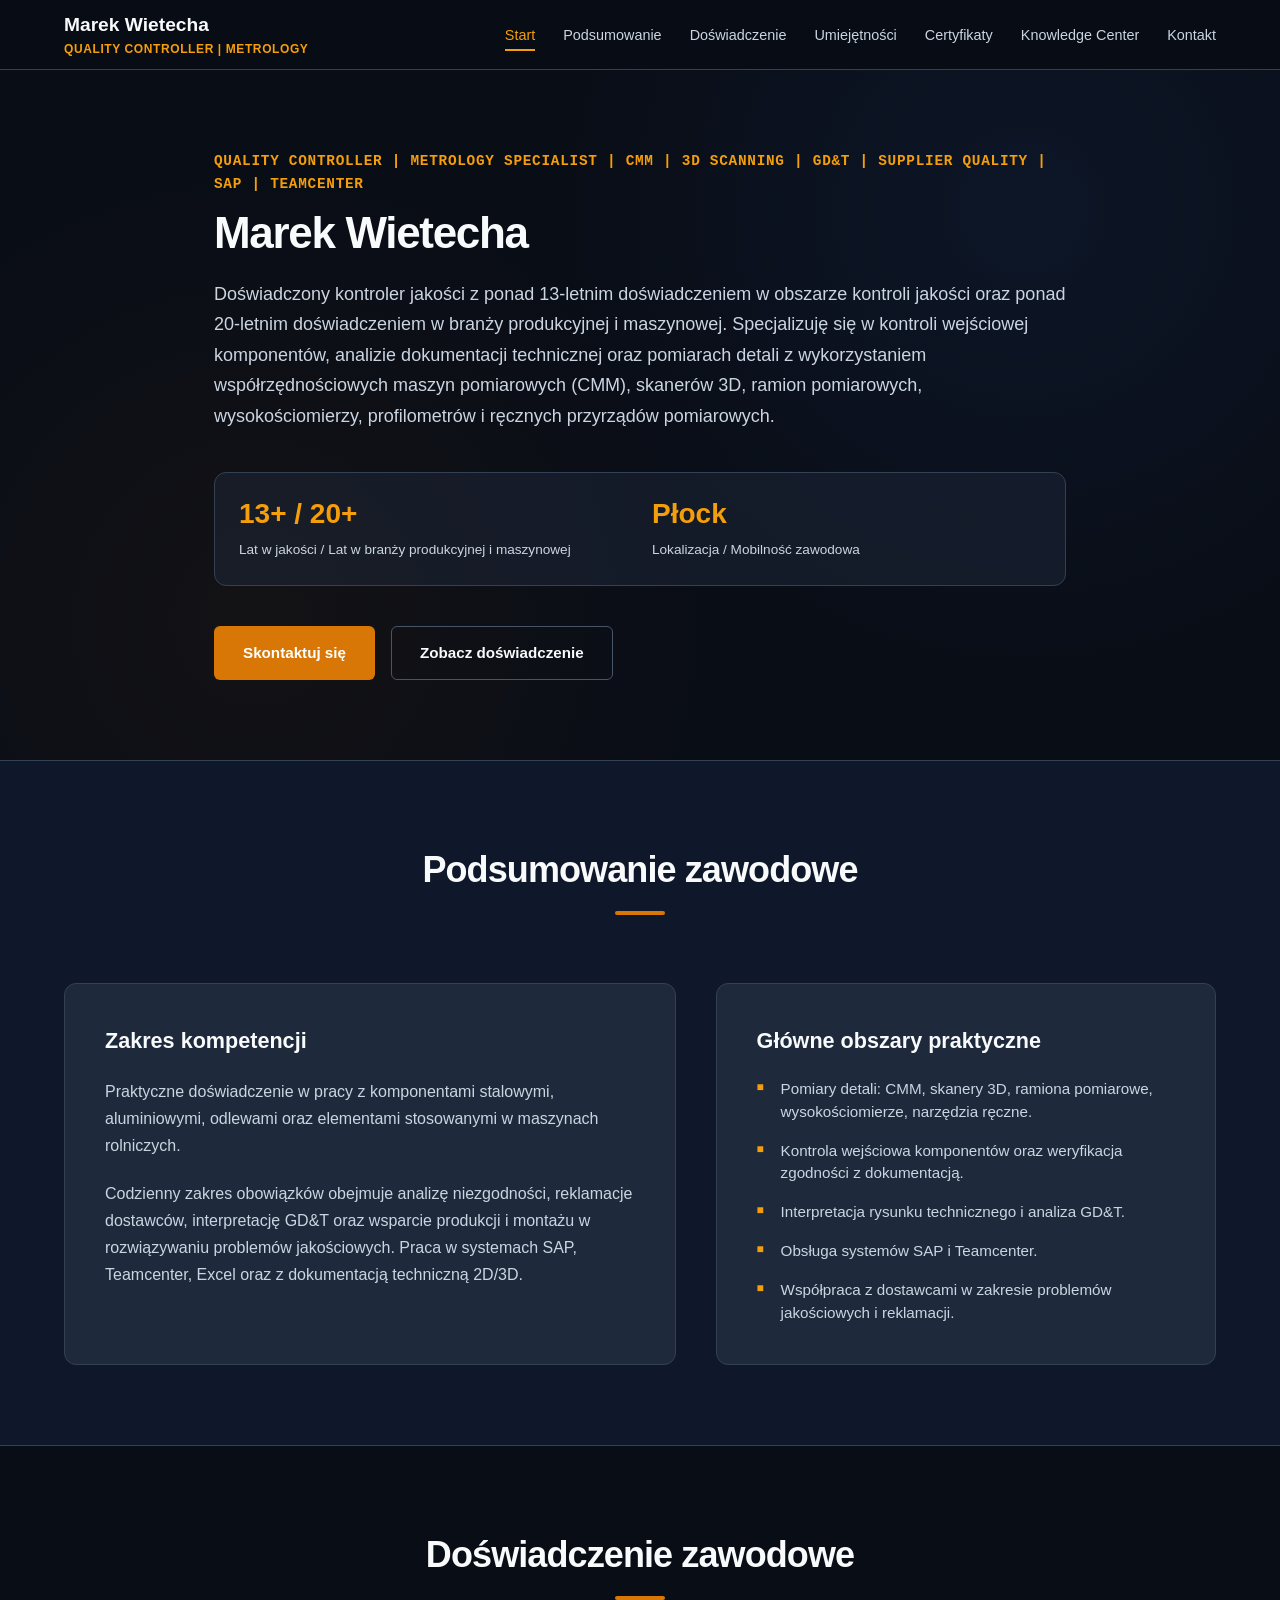
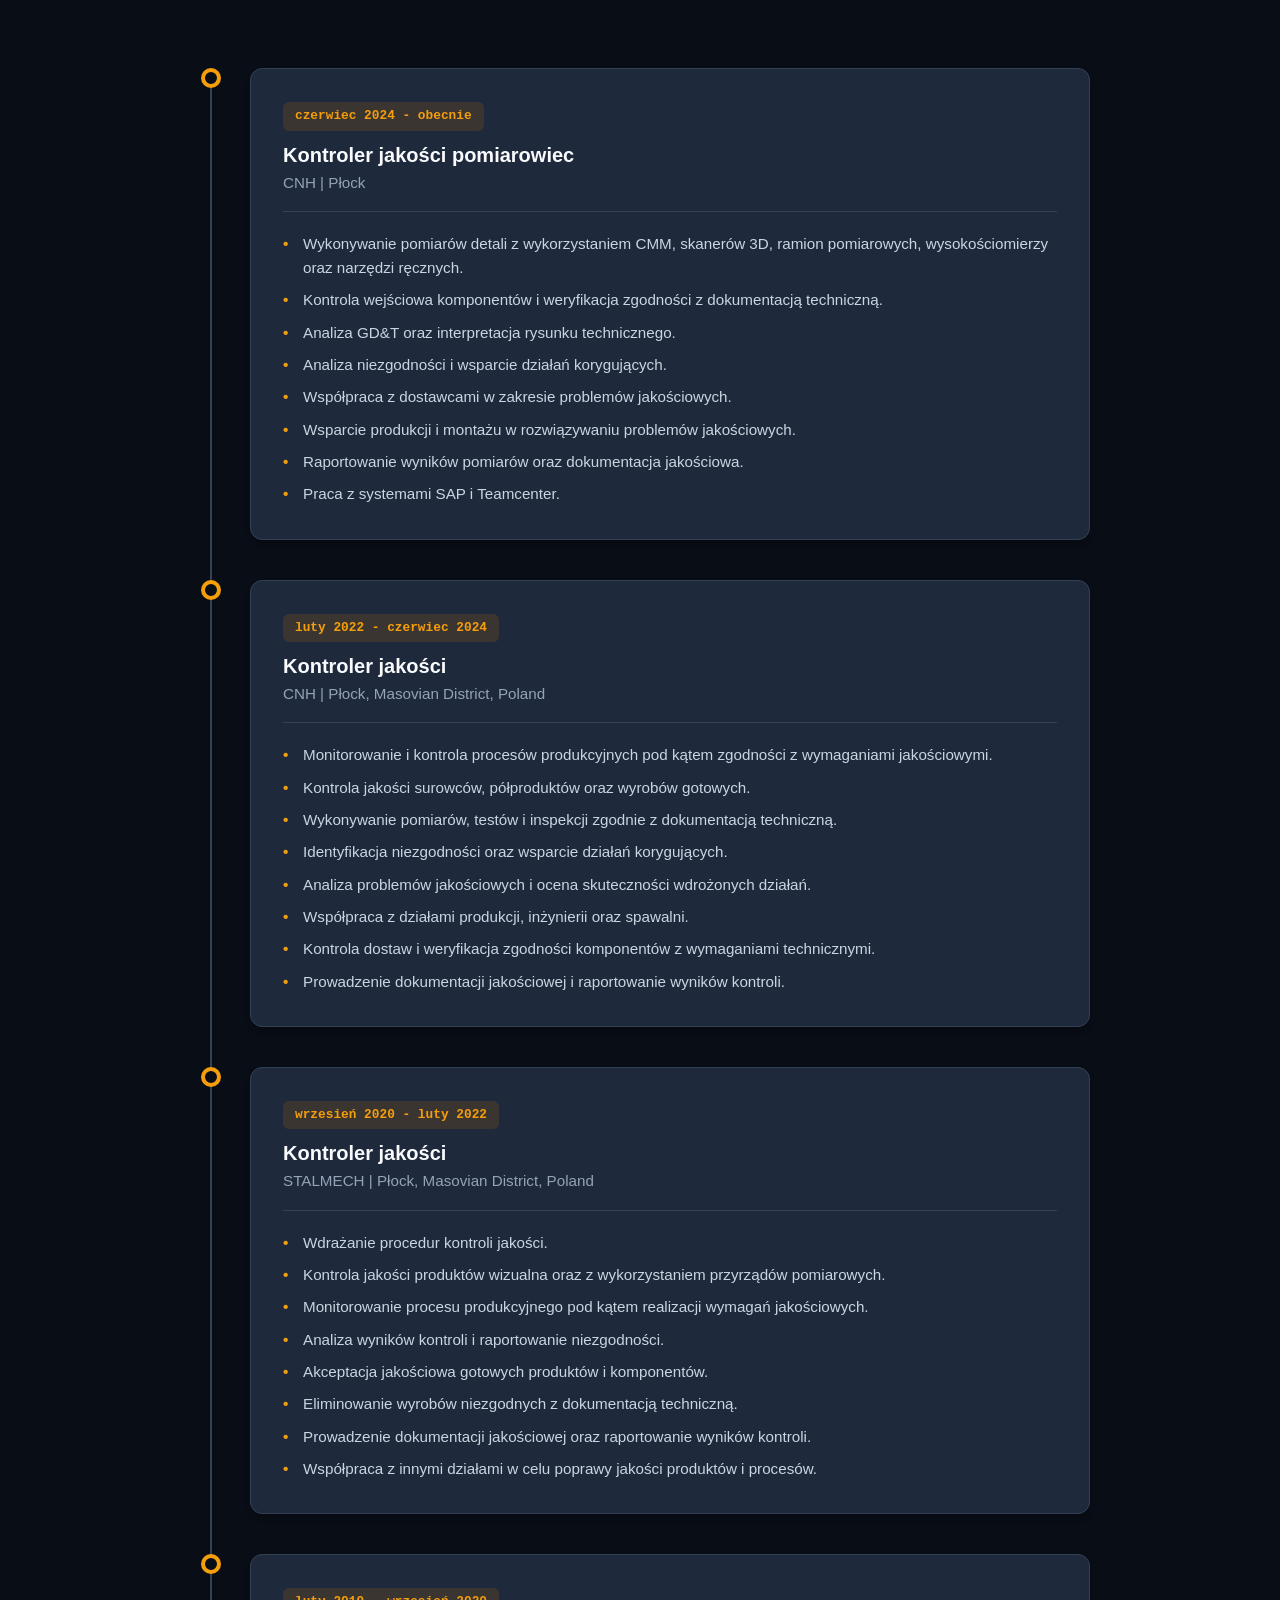
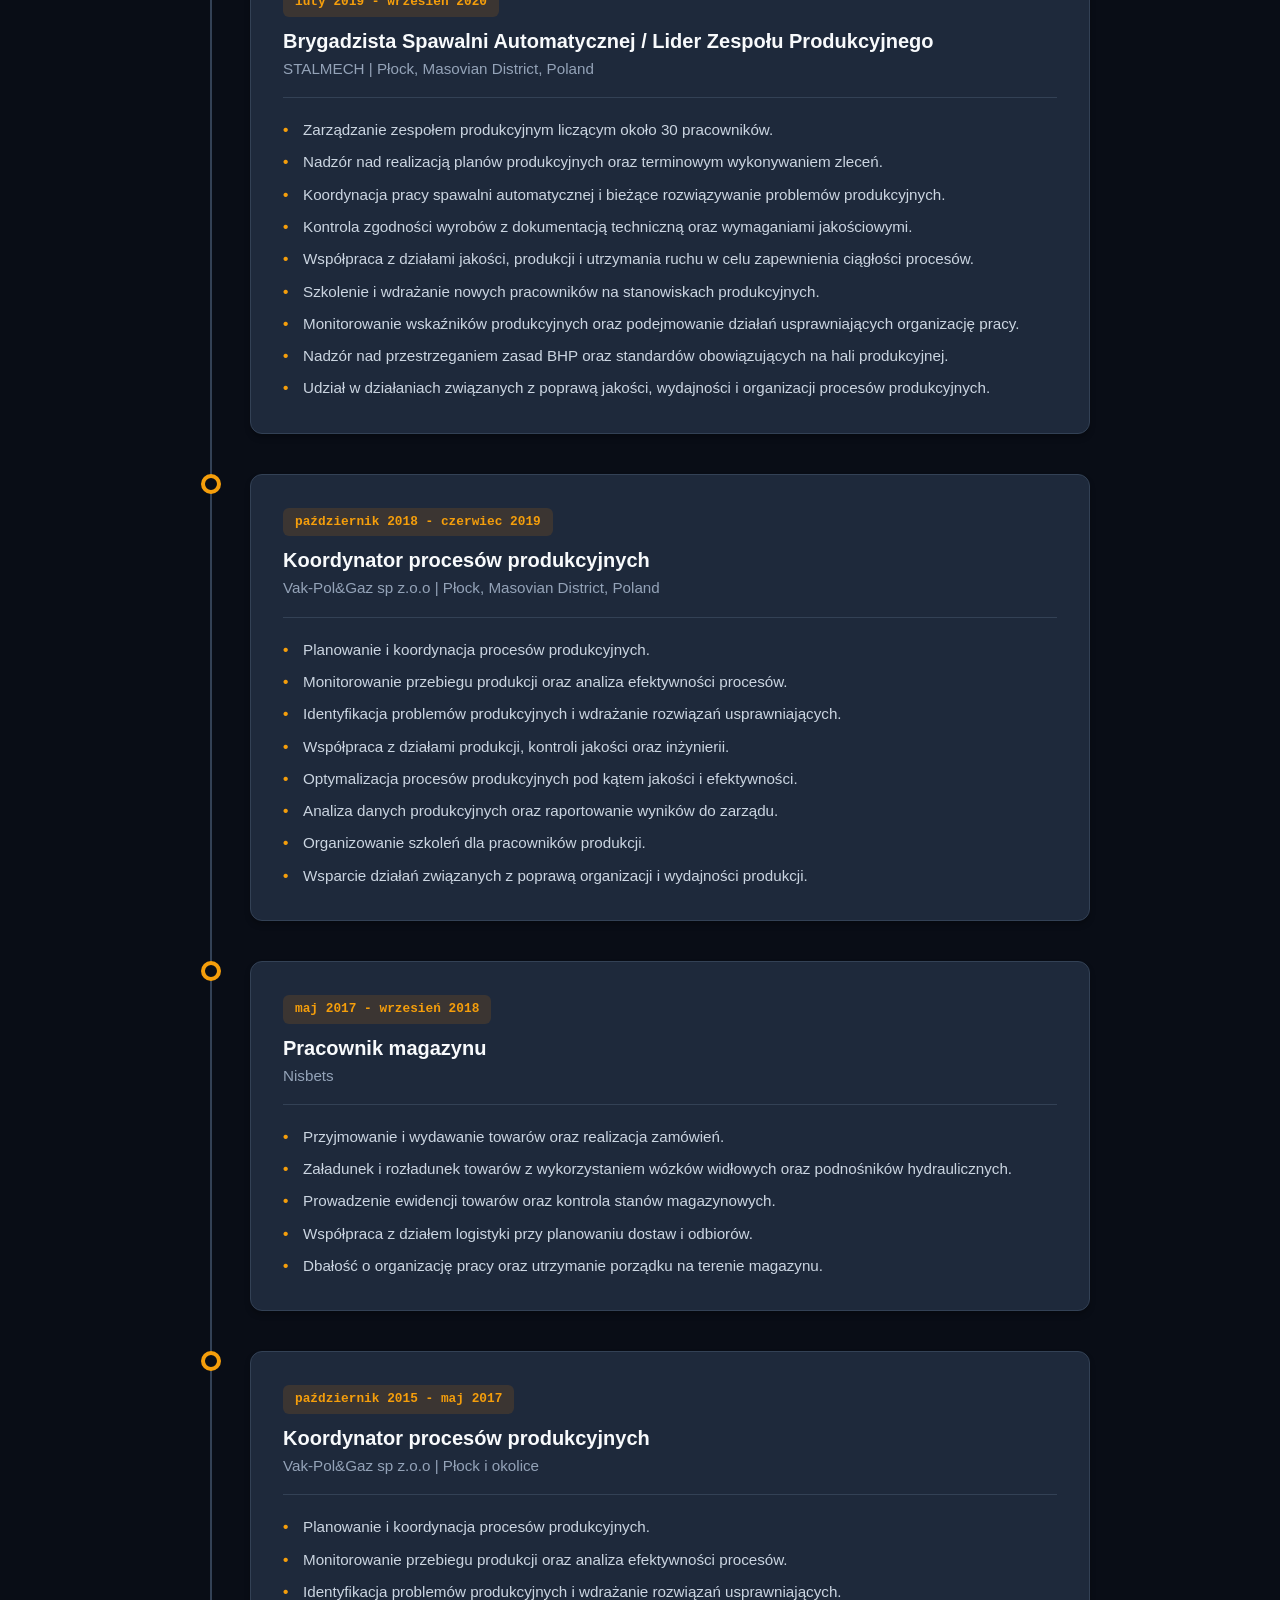
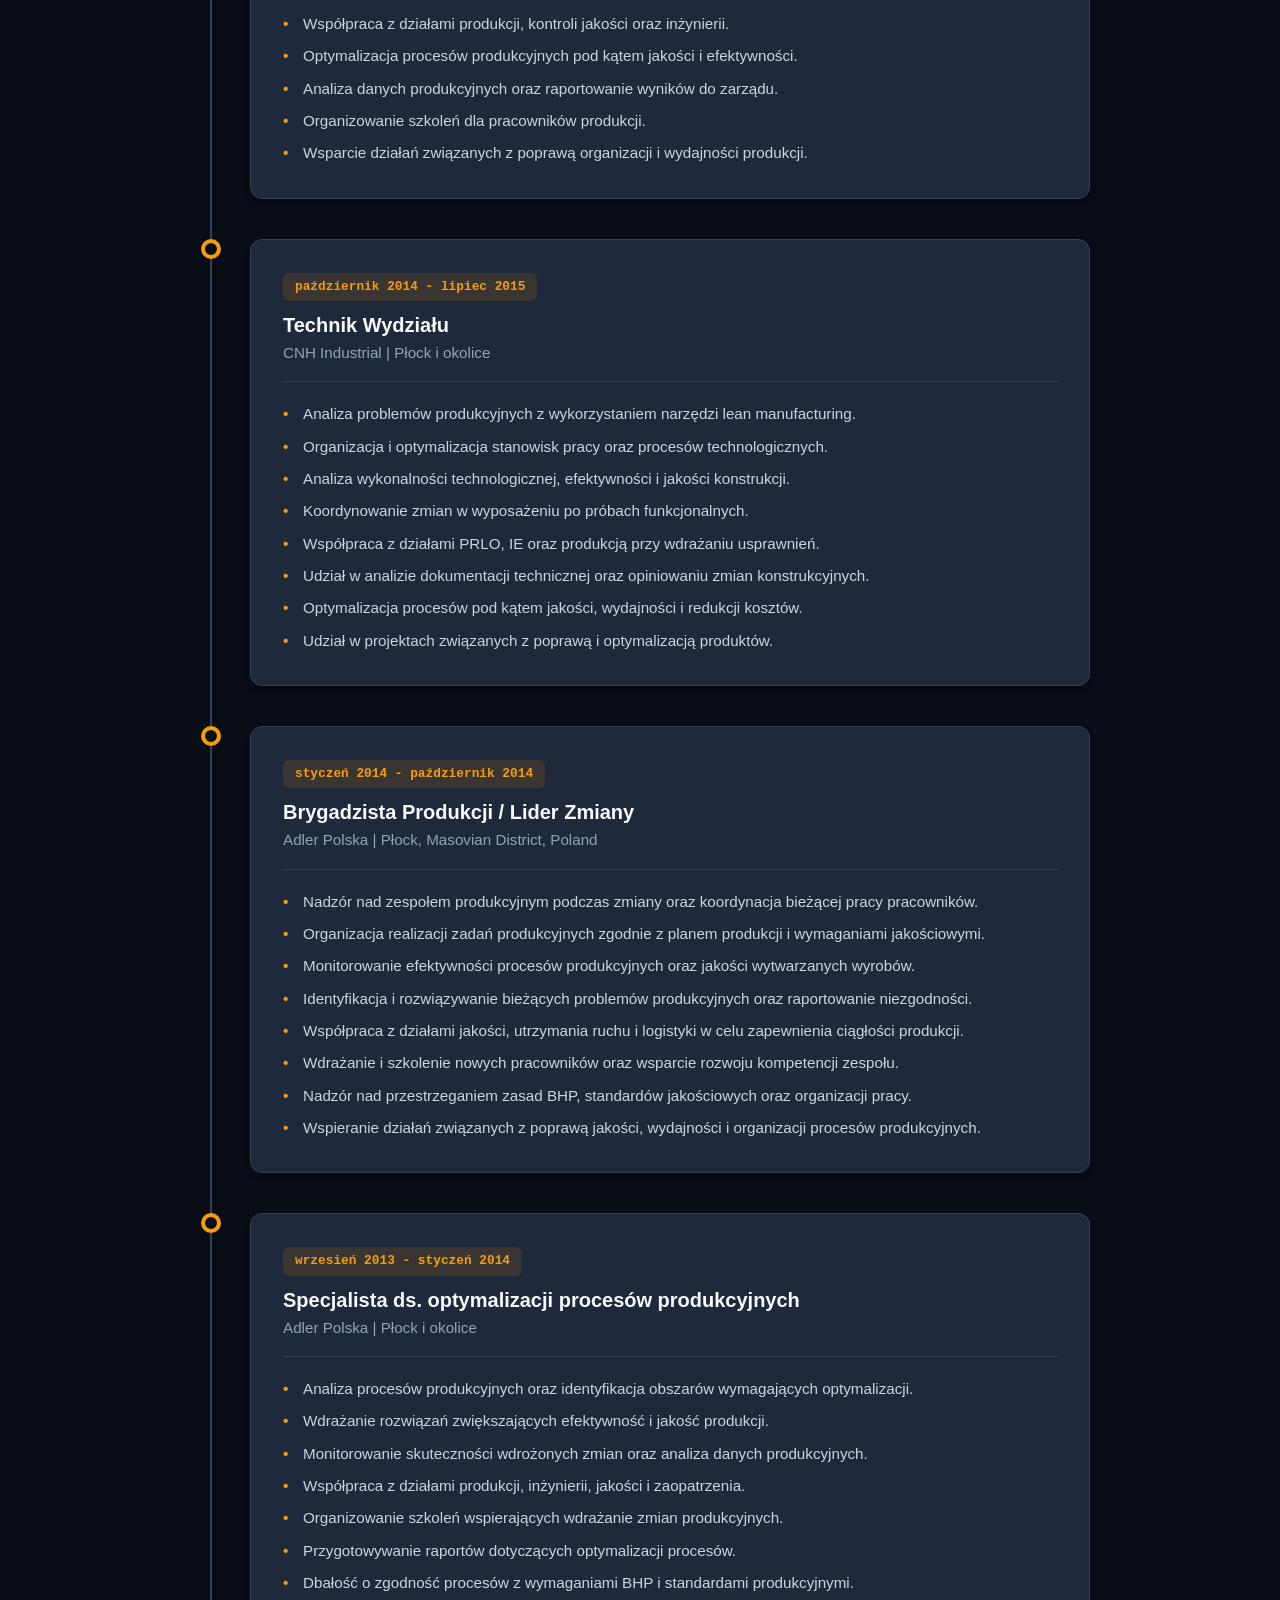
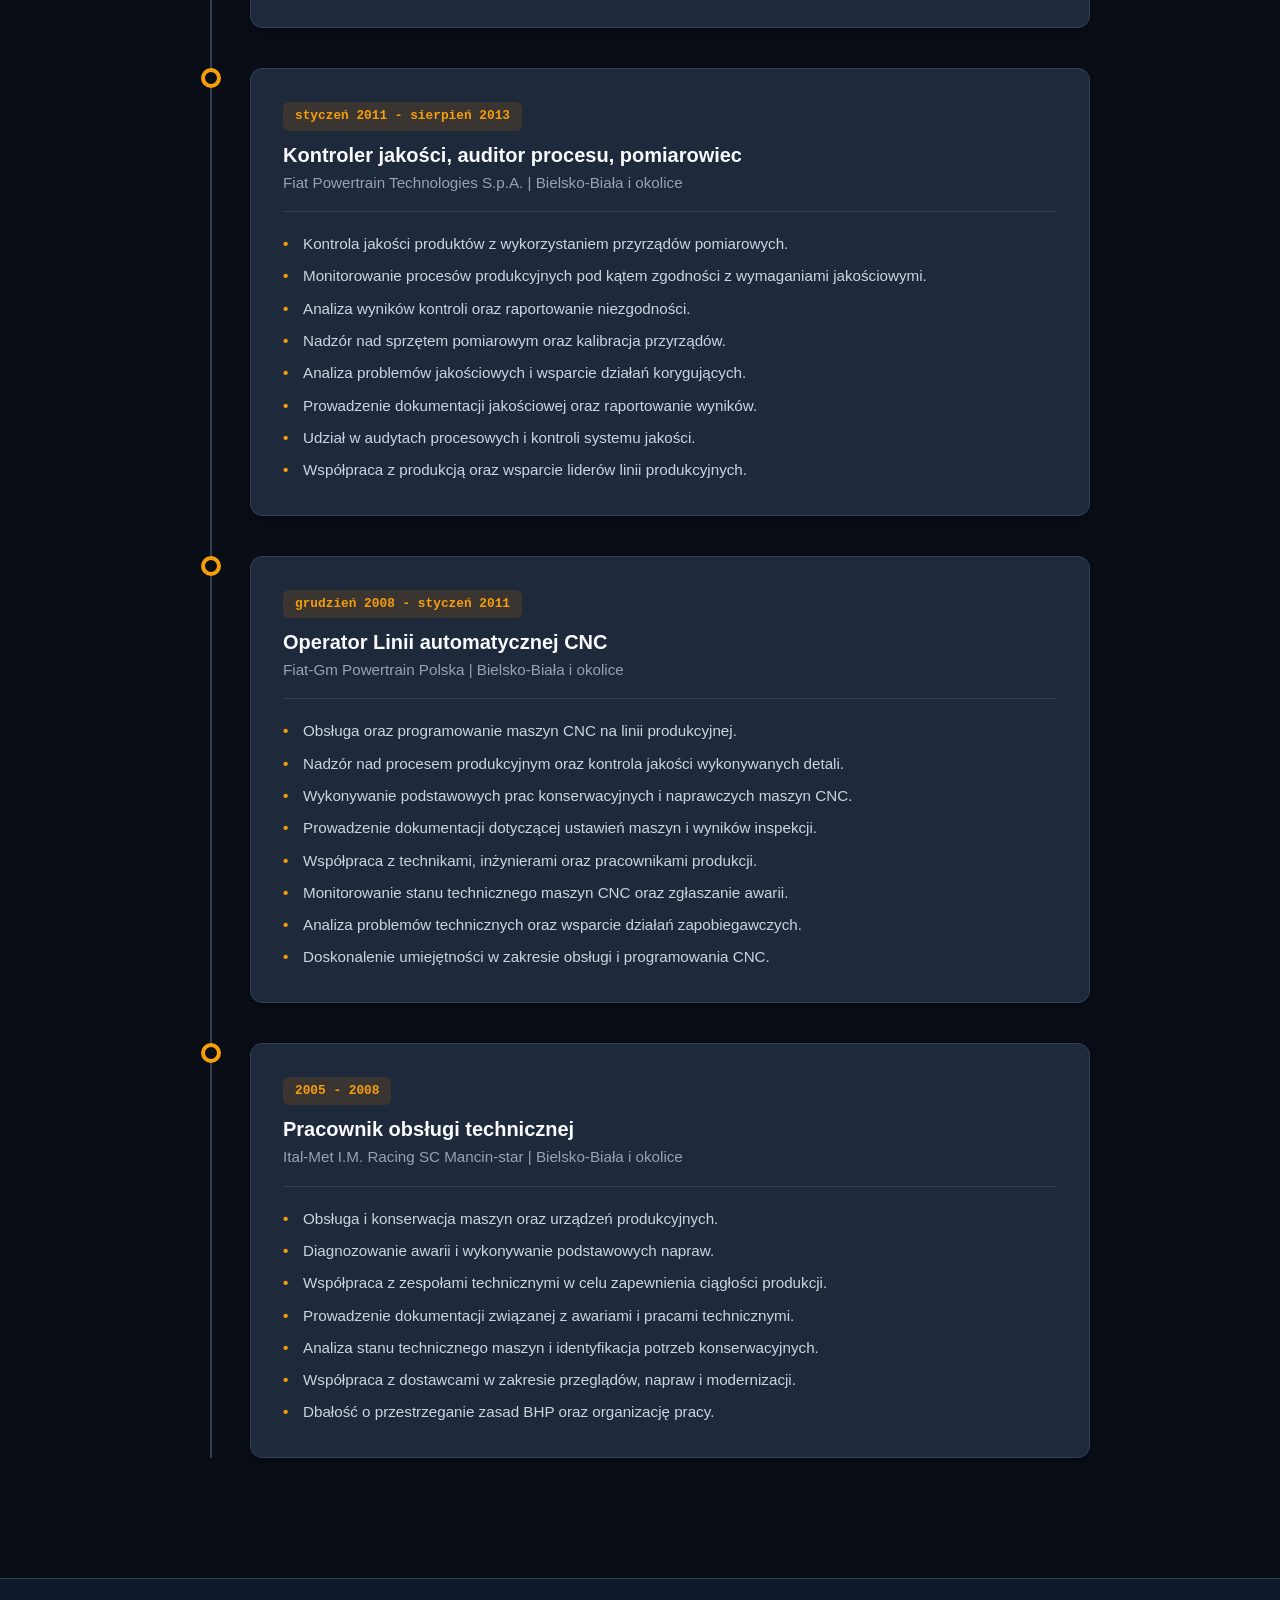
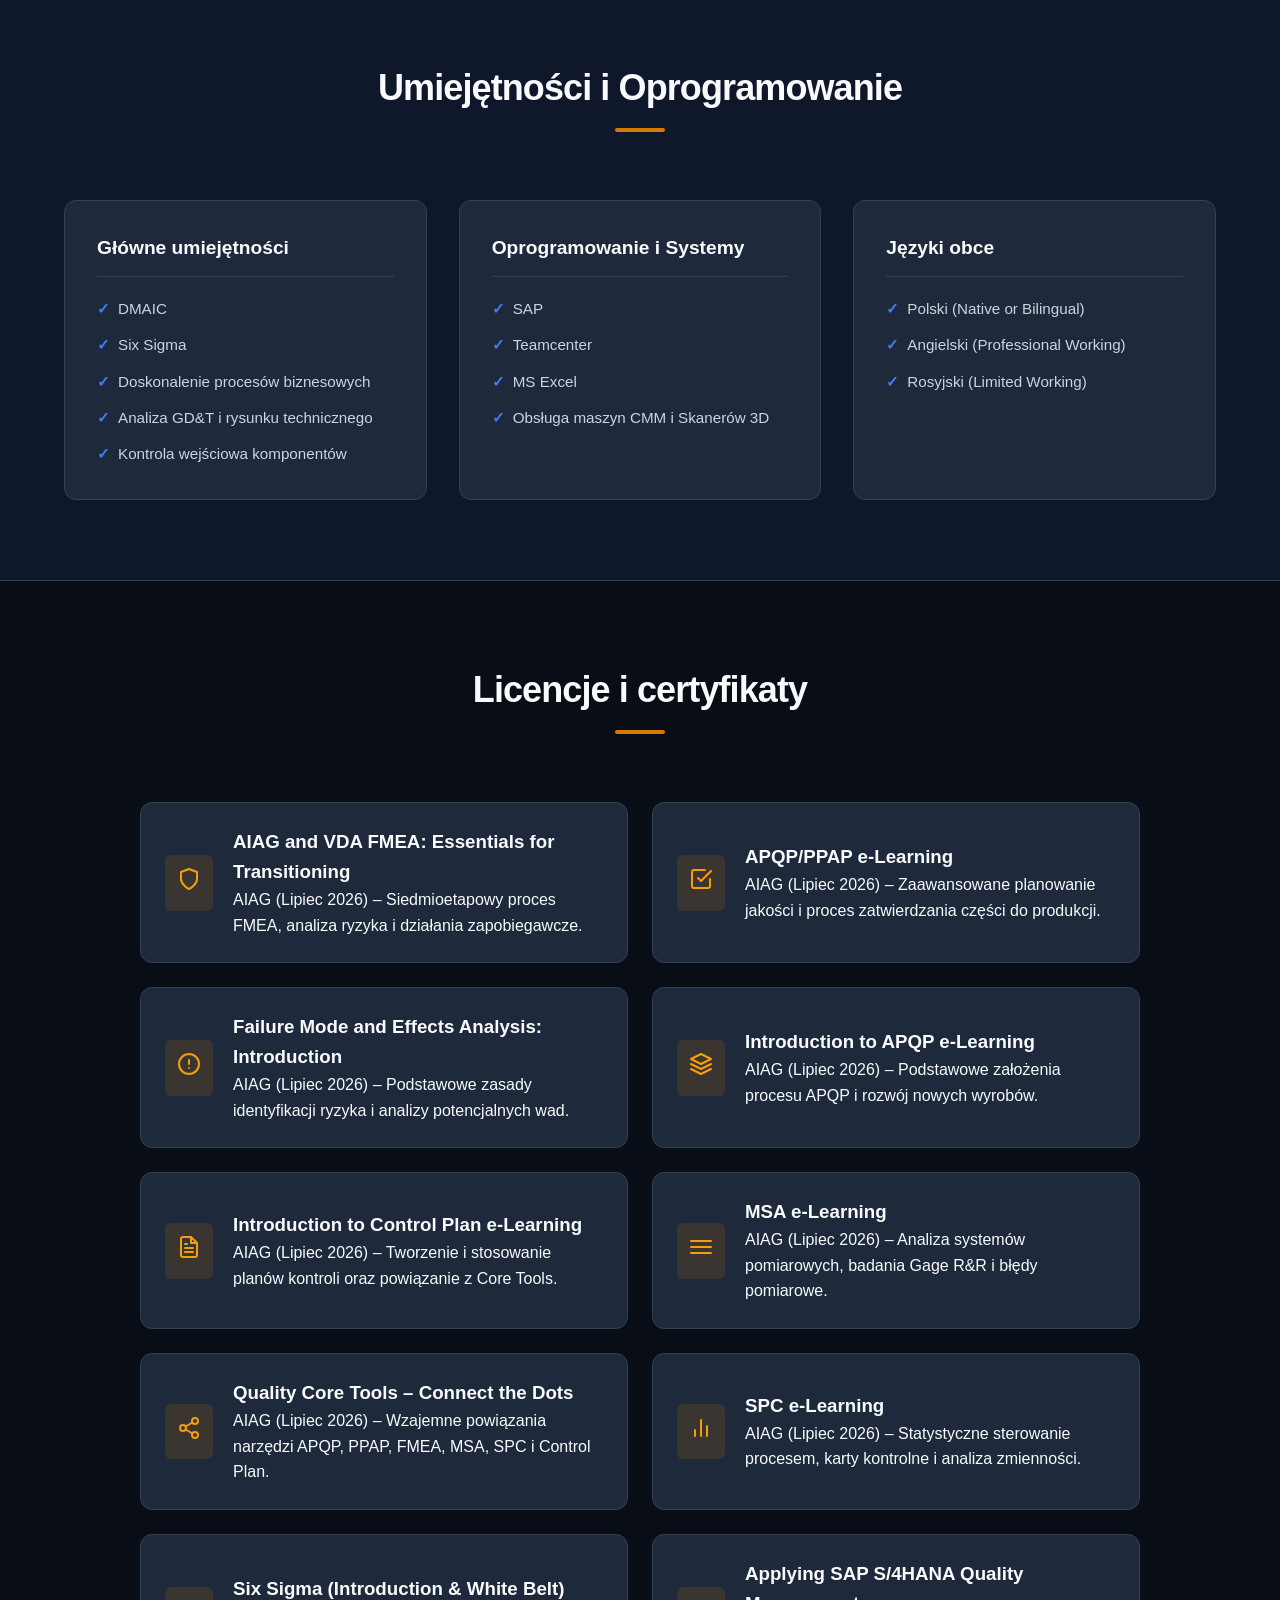
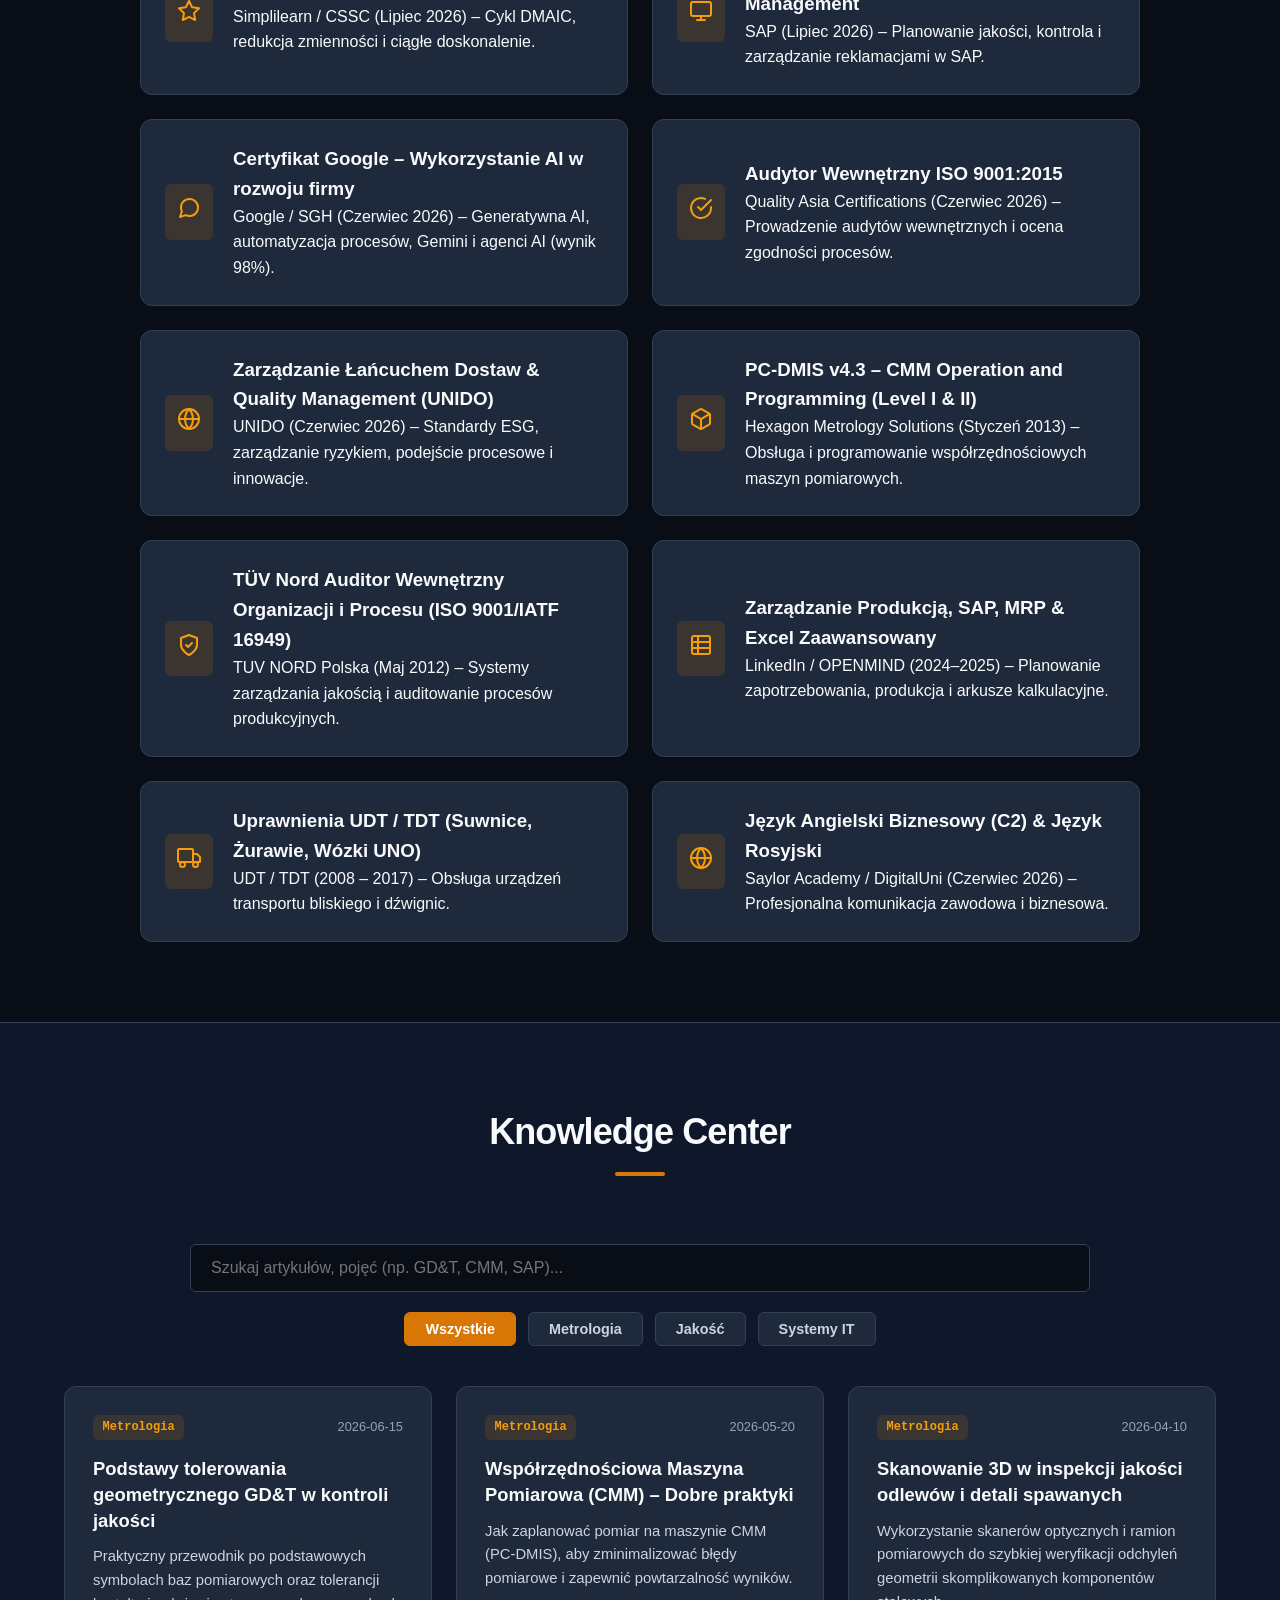
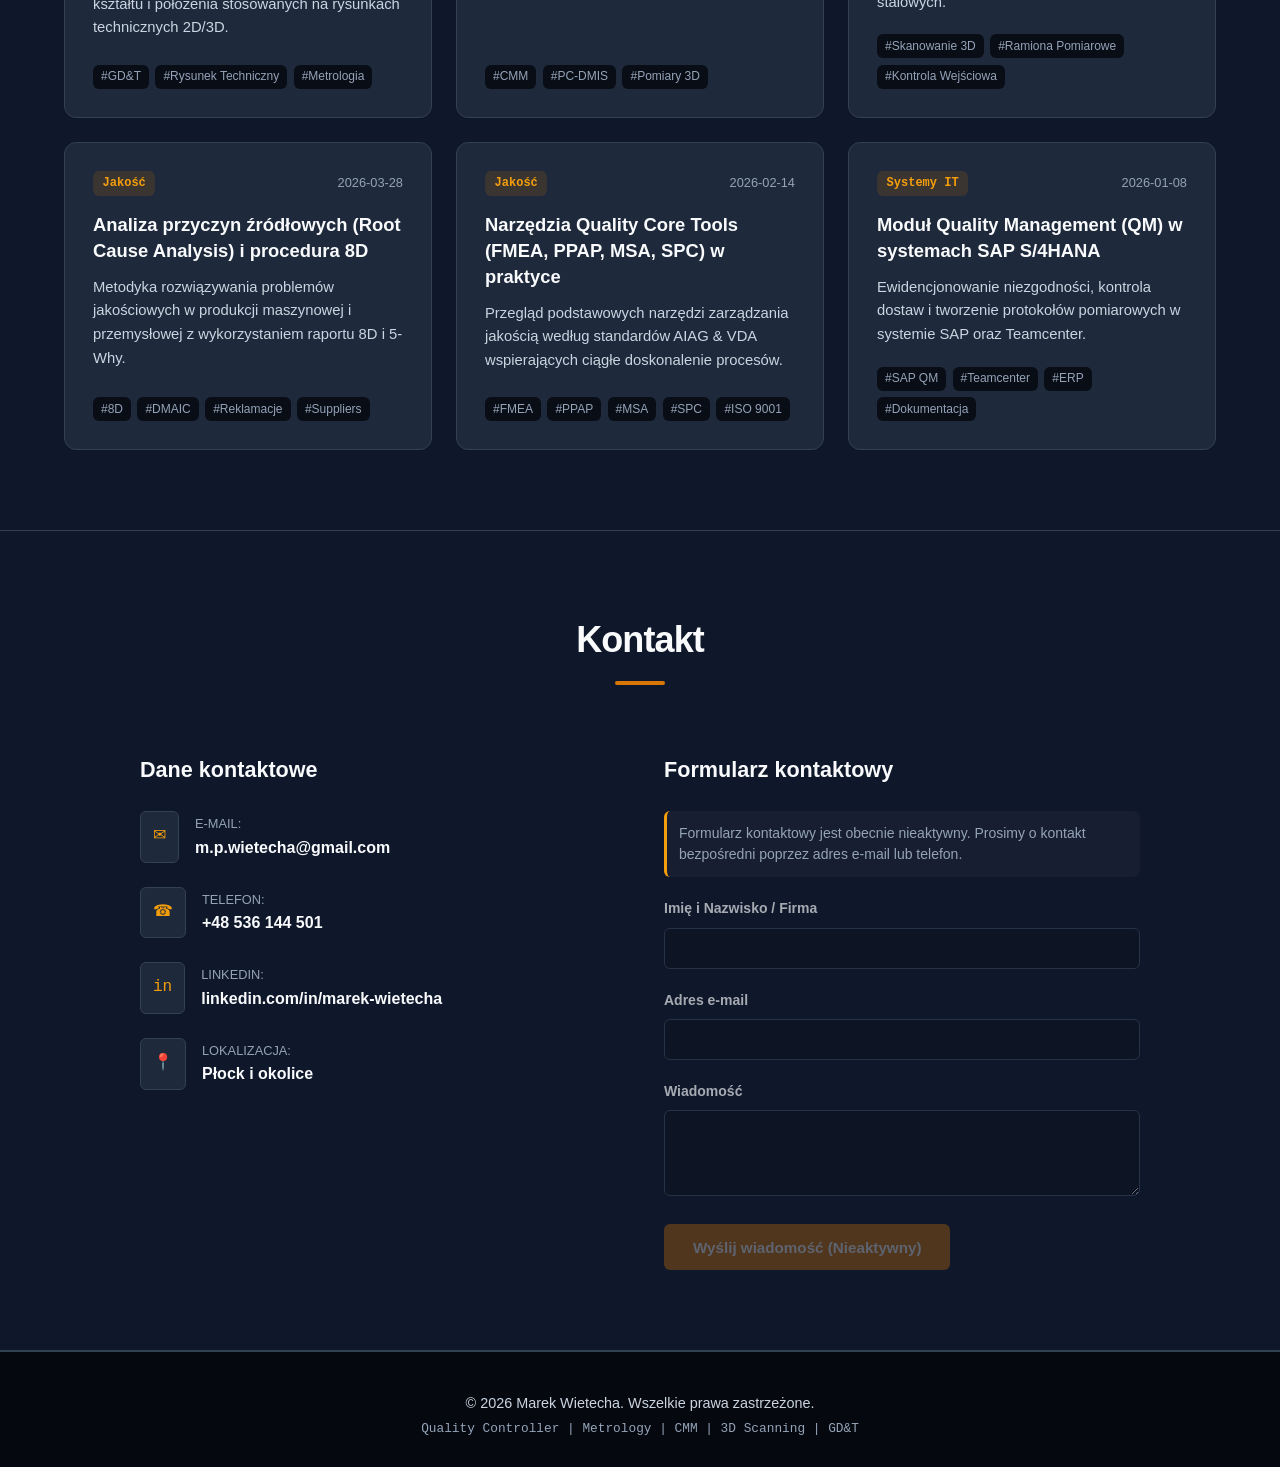
==== commit 50d99e3d: "Update index.html" ====
--- a/index.html
+++ b/index.html
@@ -187,7 +187,7 @@
       .header-container {
         display: flex;
         align-items: center;
-        justify-between: space-between;
+        justify-content: space-between;
         height: 100%;
       }
 
@@ -293,19 +293,66 @@
       .cert-card { background-color: var(--bg-card); padding: 1.5rem; border-radius: var(--border-radius-md); border: 1px solid var(--border-color); display: flex; gap: 1.25rem; align-items: center; }
       .cert-icon { color: #f59e0b; background-color: var(--accent-amber-light); padding: 0.75rem; border-radius: var(--border-radius-sm); font-weight: bold; }
 
-      /* Knowledge Center Section (Teaser Preview) */
+      /* Knowledge Center Section */
       .knowledge { background-color: var(--bg-secondary); }
+      .knowledge-controls {
+        display: flex;
+        flex-direction: column;
+        gap: 1.25rem;
+        max-width: 900px;
+        margin: 0 auto 2.5rem auto;
+      }
+      .knowledge-search-input {
+        width: 100%;
+        background-color: var(--bg-primary);
+        border: 1px solid var(--border-color);
+        border-radius: var(--border-radius-sm);
+        padding: 0.85rem 1.25rem;
+        color: var(--text-primary);
+        font-size: 1rem;
+        font-family: inherit;
+        transition: border-color var(--transition-fast);
+      }
+      .knowledge-search-input:focus {
+        outline: none;
+        border-color: #f59e0b;
+      }
+      .knowledge-filters {
+        display: flex;
+        flex-wrap: wrap;
+        gap: 0.75rem;
+        justify-content: center;
+      }
+      .knowledge-filter-btn {
+        background-color: var(--bg-card);
+        border: 1px solid var(--border-color);
+        color: var(--text-secondary);
+        padding: 0.5rem 1.25rem;
+        border-radius: var(--border-radius-sm);
+        font-size: 0.9rem;
+        font-weight: 600;
+        cursor: pointer;
+        transition: all var(--transition-fast);
+      }
+      .knowledge-filter-btn:hover {
+        background-color: var(--bg-card-hover);
+        color: var(--text-primary);
+      }
+      .knowledge-filter-btn.active {
+        background-color: var(--accent-amber);
+        color: #ffffff;
+        border-color: var(--accent-amber);
+      }
       .knowledge-grid {
         display: grid;
         grid-template-columns: repeat(3, 1fr);
         gap: 1.5rem;
-        margin-bottom: 2.5rem;
       }
       .knowledge-card {
         background-color: var(--bg-card);
         border: 1px solid var(--border-color);
         border-radius: var(--border-radius-md);
-        padding: 1.5rem;
+        padding: 1.75rem;
         display: flex;
         flex-direction: column;
         justify-content: space-between;
@@ -319,7 +366,7 @@
         display: flex;
         justify-content: space-between;
         align-items: center;
-        margin-bottom: 0.85rem;
+        margin-bottom: 1rem;
       }
       .knowledge-card-badge {
         font-size: 0.75rem;
@@ -335,17 +382,17 @@
         color: var(--text-muted);
       }
       .knowledge-card-title {
-        font-size: 1.1rem;
+        font-size: 1.15rem;
         font-weight: 700;
         color: var(--text-primary);
-        margin-bottom: 0.6rem;
+        margin-bottom: 0.75rem;
         line-height: 1.4;
       }
       .knowledge-card-desc {
-        font-size: 0.9rem;
+        font-size: 0.925rem;
         color: var(--text-secondary);
-        line-height: 1.5;
-        margin-bottom: 1rem;
+        line-height: 1.6;
+        margin-bottom: 1.25rem;
       }
       .knowledge-card-tags {
         display: flex;
@@ -359,12 +406,14 @@
         padding: 0.15rem 0.5rem;
         border-radius: var(--border-radius-sm);
       }
-      .knowledge-action {
+      .knowledge-no-results {
         text-align: center;
-      }
-      .knowledge-more-btn {
-        padding: 1rem 2.25rem;
-        font-size: 1rem;
+        padding: 3rem 1rem;
+        background-color: var(--bg-card);
+        border: 1px solid var(--border-color);
+        border-radius: var(--border-radius-md);
+        color: var(--text-muted);
+        font-size: 1.1rem;
       }
 
       /* Contact Section */
@@ -838,4 +887,531 @@
                             <div class="timeline-body">
                                 <ul>
                                     <li>Obsługa i konserwacja maszyn oraz urządzeń produkcyjnych.</li>
-                                    <li>Diagnozowani
+                                    <li>Diagnozowanie awarii i wykonywanie podstawowych napraw.</li>
+                                    <li>Współpraca z zespołami technicznymi w celu zapewnienia ciągłości produkcji.</li>
+                                    <li>Prowadzenie dokumentacji związanej z awariami i pracami technicznymi.</li>
+                                    <li>Analiza stanu technicznego maszyn i identyfikacja potrzeb konserwacyjnych.</li>
+                                    <li>Współpraca z dostawcami w zakresie przeglądów, napraw i modernizacji.</li>
+                                    <li>Dbałość o przestrzeganie zasad BHP oraz organizację pracy.</li>
+                                </ul>
+                            </div>
+                        </div>
+                    </article>
+                </div>
+            </div>
+        </section>
+
+        <!-- Skills Section -->
+        <section id="skills" class="skills section">
+            <div class="container">
+                <header class="section-header">
+                    <h2 class="section-title">Umiejętności i Oprogramowanie</h2>
+                </header>
+
+                <div class="skills-grid">
+                    <article class="skill-category">
+                        <h3>Główne umiejętności</h3>
+                        <ul class="skill-list">
+                            <li>DMAIC</li>
+                            <li>Six Sigma</li>
+                            <li>Doskonalenie procesów biznesowych</li>
+                            <li>Analiza GD&amp;T i rysunku technicznego</li>
+                            <li>Kontrola wejściowa komponentów</li>
+                        </ul>
+                    </article>
+
+                    <article class="skill-category">
+                        <h3>Oprogramowanie i Systemy</h3>
+                        <ul class="skill-list">
+                            <li>SAP</li>
+                            <li>Teamcenter</li>
+                            <li>MS Excel</li>
+                            <li>Obsługa maszyn CMM i Skanerów 3D</li>
+                        </ul>
+                    </article>
+
+                    <article class="skill-category">
+                        <h3>Języki obce</h3>
+                        <ul class="skill-list">
+                            <li>Polski (Native or Bilingual)</li>
+                            <li>Angielski (Professional Working)</li>
+                            <li>Rosyjski (Limited Working)</li>
+                        </ul>
+                    </article>
+                </div>
+            </div>
+        </section>
+
+       <!-- Certificates Section -->
+<section id="certificates" class="certificates section">
+    <div class="container">
+        <header class="section-header">
+            <h2 class="section-title">Licencje i certyfikaty</h2>
+        </header>
+
+        <div class="certificates-grid">
+            <!-- AIAG & VDA FMEA / Core Tools -->
+            <article class="cert-card">
+                <div class="cert-icon" aria-hidden="true">
+                    <svg width="24" height="24" viewBox="0 0 24 24" fill="none" stroke="currentColor" stroke-width="2" stroke-linecap="round" stroke-linejoin="round"><path d="M12 22s8-4 8-10V5l-8-3-8 3v7c0 6 8 10 8 10z"/></svg>
+                </div>
+                <div>
+                    <h3>AIAG and VDA FMEA: Essentials for Transitioning</h3>
+                    <p>AIAG (Lipiec 2026) – Siedmioetapowy proces FMEA, analiza ryzyka i działania zapobiegawcze.</p>
+                </div>
+            </article>
+
+            <!-- APQP/PPAP -->
+            <article class="cert-card">
+                <div class="cert-icon" aria-hidden="true">
+                    <svg width="24" height="24" viewBox="0 0 24 24" fill="none" stroke="currentColor" stroke-width="2" stroke-linecap="round" stroke-linejoin="round"><polyline points="9 11 12 14 22 4"/><path d="M21 12v7a2 2 0 0 1-2 2H5a2 2 0 0 1-2-2V5a2 2 0 0 1 2-2h11"/></svg>
+                </div>
+                <div>
+                    <h3>APQP/PPAP e-Learning</h3>
+                    <p>AIAG (Lipiec 2026) – Zaawansowane planowanie jakości i proces zatwierdzania części do produkcji.</p>
+                </div>
+            </article>
+
+            <!-- FMEA Introduction -->
+            <article class="cert-card">
+                <div class="cert-icon" aria-hidden="true">
+                    <svg width="24" height="24" viewBox="0 0 24 24" fill="none" stroke="currentColor" stroke-width="2" stroke-linecap="round" stroke-linejoin="round"><circle cx="12" cy="12" r="10"/><line x1="12" y1="8" x2="12" y2="12"/><line x1="12" y1="16" x2="12.01" y2="16"/></svg>
+                </div>
+                <div>
+                    <h3>Failure Mode and Effects Analysis: Introduction</h3>
+                    <p>AIAG (Lipiec 2026) – Podstawowe zasady identyfikacji ryzyka i analizy potencjalnych wad.</p>
+                </div>
+            </article>
+
+            <!-- Introduction to APQP -->
+            <article class="cert-card">
+                <div class="cert-icon" aria-hidden="true">
+                    <svg width="24" height="24" viewBox="0 0 24 24" fill="none" stroke="currentColor" stroke-width="2" stroke-linecap="round" stroke-linejoin="round"><polygon points="12 2 2 7 12 12 22 7 12 2"/><polyline points="2 17 12 22 22 17"/><polyline points="2 12 12 17 22 12"/></svg>
+                </div>
+                <div>
+                    <h3>Introduction to APQP e-Learning</h3>
+                    <p>AIAG (Lipiec 2026) – Podstawowe założenia procesu APQP i rozwój nowych wyrobów.</p>
+                </div>
+            </article>
+
+            <!-- Introduction to Control Plan -->
+            <article class="cert-card">
+                <div class="cert-icon" aria-hidden="true">
+                    <svg width="24" height="24" viewBox="0 0 24 24" fill="none" stroke="currentColor" stroke-width="2" stroke-linecap="round" stroke-linejoin="round"><path d="M14 2H6a2 2 0 0 0-2 2v16a2 2 0 0 0 2 2h12a2 2 0 0 0 2-2V8z"/><polyline points="14 2 14 8 20 8"/><line x1="16" y1="13" x2="8" y2="13"/><line x1="16" y1="17" x2="8" y2="17"/><polyline points="10 9 9 9 8 9"/></svg>
+                </div>
+                <div>
+                    <h3>Introduction to Control Plan e-Learning</h3>
+                    <p>AIAG (Lipiec 2026) – Tworzenie i stosowanie planów kontroli oraz powiązanie z Core Tools.</p>
+                </div>
+            </article>
+
+            <!-- MSA e-Learning -->
+            <article class="cert-card">
+                <div class="cert-icon" aria-hidden="true">
+                    <svg width="24" height="24" viewBox="0 0 24 24" fill="none" stroke="currentColor" stroke-width="2" stroke-linecap="round" stroke-linejoin="round"><path d="M2 12h20M2 6h20M2 18h20"/></svg>
+                </div>
+                <div>
+                    <h3>MSA e-Learning</h3>
+                    <p>AIAG (Lipiec 2026) – Analiza systemów pomiarowych, badania Gage R&R i błędy pomiarowe.</p>
+                </div>
+            </article>
+
+            <!-- Quality Core Tools -->
+            <article class="cert-card">
+                <div class="cert-icon" aria-hidden="true">
+                    <svg width="24" height="24" viewBox="0 0 24 24" fill="none" stroke="currentColor" stroke-width="2" stroke-linecap="round" stroke-linejoin="round"><circle cx="18" cy="5" r="3"/><circle cx="6" cy="12" r="3"/><circle cx="18" cy="19" r="3"/><line x1="8.59" y1="13.51" x2="15.42" y2="17.49"/><line x1="15.41" y1="6.51" x2="8.59" y2="10.49"/></svg>
+                </div>
+                <div>
+                    <h3>Quality Core Tools – Connect the Dots</h3>
+                    <p>AIAG (Lipiec 2026) – Wzajemne powiązania narzędzi APQP, PPAP, FMEA, MSA, SPC i Control Plan.</p>
+                </div>
+            </article>
+
+            <!-- SPC e-Learning -->
+            <article class="cert-card">
+                <div class="cert-icon" aria-hidden="true">
+                    <svg width="24" height="24" viewBox="0 0 24 24" fill="none" stroke="currentColor" stroke-width="2" stroke-linecap="round" stroke-linejoin="round"><line x1="18" y1="20" x2="18" y2="10"/><line x1="12" y1="20" x2="12" y2="4"/><line x1="6" y1="20" x2="6" y2="14"/></svg>
+                </div>
+                <div>
+                    <h3>SPC e-Learning</h3>
+                    <p>AIAG (Lipiec 2026) – Statystyczne sterowanie procesem, karty kontrolne i analiza zmienności.</p>
+                </div>
+            </article>
+
+            <!-- Six Sigma Introduction & White Belt -->
+            <article class="cert-card">
+                <div class="cert-icon" aria-hidden="true">
+                    <svg width="24" height="24" viewBox="0 0 24 24" fill="none" stroke="currentColor" stroke-width="2" stroke-linecap="round" stroke-linejoin="round"><polygon points="12 2 15.09 8.26 22 9.27 17 14.14 18.18 21.02 12 17.77 5.82 21.02 7 14.14 2 9.27 8.91 8.26 12 2"/></svg>
+                </div>
+                <div>
+                    <h3>Six Sigma (Introduction &amp; White Belt)</h3>
+                    <p>Simplilearn / CSSC (Lipiec 2026) – Cykl DMAIC, redukcja zmienności i ciągłe doskonalenie.</p>
+                </div>
+            </article>
+
+            <!-- SAP S/4HANA -->
+            <article class="cert-card">
+                <div class="cert-icon" aria-hidden="true">
+                    <svg width="24" height="24" viewBox="0 0 24 24" fill="none" stroke="currentColor" stroke-width="2" stroke-linecap="round" stroke-linejoin="round"><rect x="2" y="3" width="20" height="14" rx="2" ry="2"/><line x1="8" y1="21" x2="16" y2="21"/><line x1="12" y1="17" x2="12" y2="21"/></svg>
+                </div>
+                <div>
+                    <h3>Applying SAP S/4HANA Quality Management</h3>
+                    <p>SAP (Lipiec 2026) – Planowanie jakości, kontrola i zarządzanie reklamacjami w SAP.</p>
+                </div>
+            </article>
+
+            <!-- Google AI -->
+            <article class="cert-card">
+                <div class="cert-icon" aria-hidden="true">
+                    <svg width="24" height="24" viewBox="0 0 24 24" fill="none" stroke="currentColor" stroke-width="2" stroke-linecap="round" stroke-linejoin="round"><path d="M21 11.5a8.38 8.38 0 0 1-.9 3.8 8.5 8.5 0 0 1-7.6 4.7 8.38 8.38 0 0 1-3.8-.9L3 21l1.9-5.7a8.38 8.38 0 0 1-.9-3.8 8.5 8.5 0 0 1 4.7-7.6 8.38 8.38 0 0 1 3.8-.9h.5a8.48 8.48 0 0 1 8 8v.5z"/></svg>
+                </div>
+                <div>
+                    <h3>Certyfikat Google – Wykorzystanie AI w rozwoju firmy</h3>
+                    <p>Google / SGH (Czerwiec 2026) – Generatywna AI, automatyzacja procesów, Gemini i agenci AI (wynik 98%).</p>
+                </div>
+            </article>
+
+            <!-- ISO 9001:2015 Internal Auditor -->
+            <article class="cert-card">
+                <div class="cert-icon" aria-hidden="true">
+                    <svg width="24" height="24" viewBox="0 0 24 24" fill="none" stroke="currentColor" stroke-width="2" stroke-linecap="round" stroke-linejoin="round"><path d="M22 11.08V12a10 10 0 1 1-5.93-9.14"/><polyline points="22 4 12 14.01 9 11.01"/></svg>
+                </div>
+                <div>
+                    <h3>Audytor Wewnętrzny ISO 9001:2015</h3>
+                    <p>Quality Asia Certifications (Czerwiec 2026) – Prowadzenie audytów wewnętrznych i ocena zgodności procesów.</p>
+                </div>
+            </article>
+
+            <!-- UNIDO - SSCM & Quality Management -->
+            <article class="cert-card">
+                <div class="cert-icon" aria-hidden="true">
+                    <svg width="24" height="24" viewBox="0 0 24 24" fill="none" stroke="currentColor" stroke-width="2" stroke-linecap="round" stroke-linejoin="round"><circle cx="12" cy="12" r="10"/><line x1="2" y1="12" x2="22" y2="12"/><path d="M12 2a15.3 15.3 0 0 1 4 10 15.3 15.3 0 0 1-4 10 15.3 15.3 0 0 1-4-10 15.3 15.3 0 0 1 4-10z"/></svg>
+                </div>
+                <div>
+                    <h3>Zarządzanie Łańcuchem Dostaw &amp; Quality Management (UNIDO)</h3>
+                    <p>UNIDO (Czerwiec 2026) – Standardy ESG, zarządzanie ryzykiem, podejście procesowe i innowacje.</p>
+                </div>
+            </article>
+
+            <!-- Hexagon Metrology -->
+            <article class="cert-card">
+                <div class="cert-icon" aria-hidden="true">
+                    <svg width="24" height="24" viewBox="0 0 24 24" fill="none" stroke="currentColor" stroke-width="2" stroke-linecap="round" stroke-linejoin="round"><path d="M21 16V8a2 2 0 0 0-1-1.73l-7-4a2 2 0 0 0-2 0l-7 4A2 2 0 0 0 3 8v8a2 2 0 0 0 1 1.73l7 4a2 2 0 0 0 2 0l7-4A2 2 0 0 0 21 16z"/><polyline points="3.27 6.96 12 12.01 20.73 6.96"/><line x1="12" y1="22.08" x2="12" y2="12"/></svg>
+                </div>
+                <div>
+                    <h3>PC-DMIS v4.3 – CMM Operation and Programming (Level I & II)</h3>
+                    <p>Hexagon Metrology Solutions (Styczeń 2013) – Obsługa i programowanie współrzędnościowych maszyn pomiarowych.</p>
+                </div>
+            </article>
+
+            <!-- TÜV Nord - Auditor -->
+            <article class="cert-card">
+                <div class="cert-icon" aria-hidden="true">
+                    <svg width="24" height="24" viewBox="0 0 24 24" fill="none" stroke="currentColor" stroke-width="2" stroke-linecap="round" stroke-linejoin="round"><path d="M12 22s8-4 8-10V5l-8-3-8 3v7c0 6 8 10 8 10z"/><polyline points="9 12 11 14 15 10"/></svg>
+                </div>
+                <div>
+                    <h3>TÜV Nord Auditor Wewnętrzny Organizacji i Procesu (ISO 9001/IATF 16949)</h3>
+                    <p>TUV NORD Polska (Maj 2012) – Systemy zarządzania jakością i auditowanie procesów produkcyjnych.</p>
+                </div>
+            </article>
+
+            <!-- SAP / ERP / Excel / SQL -->
+            <article class="cert-card">
+                <div class="cert-icon" aria-hidden="true">
+                    <svg width="24" height="24" viewBox="0 0 24 24" fill="none" stroke="currentColor" stroke-width="2" stroke-linecap="round" stroke-linejoin="round"><rect x="3" y="3" width="18" height="18" rx="2" ry="2"/><line x1="3" y1="9" x2="21" y2="9"/><line x1="3" y1="15" x2="21" y2="15"/><line x1="9" y1="3" x2="9" y2="21"/></svg>
+                </div>
+                <div>
+                    <h3>Zarządzanie Produkcją, SAP, MRP &amp; Excel Zaawansowany</h3>
+                    <p>LinkedIn / OPENMIND (2024–2025) – Planowanie zapotrzebowania, produkcja i arkusze kalkulacyjne.</p>
+                </div>
+            </article>
+
+            <!-- UDT / TDT - Wózki, Suwnice, Żurawie (ikona wózka widłowego / transportu) -->
+            <article class="cert-card">
+                <div class="cert-icon" aria-hidden="true">
+                    <svg width="24" height="24" viewBox="0 0 24 24" fill="none" stroke="currentColor" stroke-width="2" stroke-linecap="round" stroke-linejoin="round"><rect x="1" y="3" width="15" height="13" rx="1"/><polygon points="16 8 20 8 23 11 23 16 16 16 16 8"/><circle cx="5.5" cy="18.5" r="2.5"/><circle cx="18.5" cy="18.5" r="2.5"/></svg>
+                </div>
+                <div>
+                    <h3>Uprawnienia UDT / TDT (Suwnice, Żurawie, Wózki UNO)</h3>
+                    <p>UDT / TDT (2008 – 2017) – Obsługa urządzeń transportu bliskiego i dźwignic.</p>
+                </div>
+            </article>
+
+            <!-- Języki -->
+            <article class="cert-card">
+                <div class="cert-icon" aria-hidden="true">
+                    <svg width="24" height="24" viewBox="0 0 24 24" fill="none" stroke="currentColor" stroke-width="2" stroke-linecap="round" stroke-linejoin="round"><circle cx="12" cy="12" r="10"/><line x1="2" y1="12" x2="22" y2="12"/><path d="M12 2a15.3 15.3 0 0 1 4 10 15.3 15.3 0 0 1-4 10 15.3 15.3 0 0 1-4-10 15.3 15.3 0 0 1 4-10z"/></svg>
+                </div>
+                <div>
+                    <h3>Język Angielski Biznesowy (C2) &amp; Język Rosyjski</h3>
+                    <p>Saylor Academy / DigitalUni (Czerwiec 2026) – Profesjonalna komunikacja zawodowa i biznesowa.</p>
+                </div>
+            </article>
+        </div>
+    </div>
+</section>
+
+        <!-- Knowledge Center Section -->
+        <section id="knowledge" class="knowledge section">
+            <div class="container">
+                <header class="section-header">
+                    <h2 class="section-title">Knowledge Center</h2>
+                </header>
+
+                <div class="knowledge-controls">
+                    <div class="knowledge-search-wrapper">
+                        <input type="text" id="knowledgeSearch" class="knowledge-search-input" placeholder="Szukaj artykułów, pojęć (np. GD&amp;T, CMM, SAP)..." aria-label="Wyszukaj artykuł w Knowledge Center">
+                    </div>
+                    <div class="knowledge-filters" id="knowledgeFilters">
+                        <button type="button" class="knowledge-filter-btn active" data-category="all">Wszystkie</button>
+                        <button type="button" class="knowledge-filter-btn" data-category="Metrologia">Metrologia</button>
+                        <button type="button" class="knowledge-filter-btn" data-category="Jakość">Jakość</button>
+                        <button type="button" class="knowledge-filter-btn" data-category="Systemy IT">Systemy IT</button>
+                    </div>
+                </div>
+
+                <div class="knowledge-grid" id="knowledgeGrid">
+                    <!-- Dynamicznie wygenerowane karty z JS -->
+                </div>
+
+                <div class="knowledge-no-results" id="knowledgeNoResults" style="display: none;">
+                    <p>Brak wyników spełniających kryteria wyszukiwania.</p>
+                </div>
+            </div>
+        </section>
+
+        <!-- Contact Section -->
+        <section id="contact" class="contact section">
+            <div class="container">
+                <header class="section-header">
+                    <h2 class="section-title">Kontakt</h2>
+                </header>
+
+                <div class="contact-grid">
+                    <div class="contact-info">
+                        <h3>Dane kontaktowe</h3>
+                        
+                        <div class="contact-methods">
+                            <div class="contact-item">
+                                <span class="contact-icon" aria-hidden="true">✉</span>
+                                <div>
+                                    <span class="contact-label">E-mail:</span>
+                                    <a href="mailto:m.p.wietecha@gmail.com" class="contact-link">m.p.wietecha@gmail.com</a>
+                                </div>
+                            </div>
+
+                            <div class="contact-item">
+                                <span class="contact-icon" aria-hidden="true">☎</span>
+                                <div>
+                                    <span class="contact-label">Telefon:</span>
+                                    <a href="tel:+48536144501" class="contact-link">+48 536 144 501</a>
+                                </div>
+                            </div>
+
+                            <div class="contact-item">
+                                <span class="contact-icon" aria-hidden="true">in</span>
+                                <div>
+                                    <span class="contact-label">LinkedIn:</span>
+                                    <a href="https://www.linkedin.com/in/marek-wietecha" target="_blank" rel="noopener noreferrer" class="contact-link">linkedin.com/in/marek-wietecha</a>
+                                </div>
+                            </div>
+
+                            <div class="contact-item">
+                                <span class="contact-icon" aria-hidden="true">📍</span>
+                                <div>
+                                    <span class="contact-label">Lokalizacja:</span>
+                                    <span class="contact-text">Płock i okolice</span>
+                                </div>
+                            </div>
+                        </div>
+                    </div>
+
+                    <div class="contact-form-container">
+                        <h3>Formularz kontaktowy</h3>
+                        <p class="form-disabled-notice">Formularz kontaktowy jest obecnie nieaktywny. Prosimy o kontakt bezpośredni poprzez adres e-mail lub telefon.</p>
+                        <form class="contact-form" id="contactForm">
+                            <div class="form-group">
+                                <label for="name">Imię i Nazwisko / Firma</label>
+                                <input type="text" id="name" name="name" disabled class="form-input">
+                            </div>
+
+                            <div class="form-group">
+                                <label for="email">Adres e-mail</label>
+                                <input type="email" id="email" name="email" disabled class="form-input">
+                            </div>
+
+                            <div class="form-group">
+                                <label for="message">Wiadomość</label>
+                                <textarea id="message" name="message" rows="4" disabled class="form-input"></textarea>
+                            </div>
+
+                            <button type="button" disabled class="btn btn-primary form-submit">Wyślij wiadomość (Nieaktywny)</button>
+                        </form>
+                    </div>
+                </div>
+            </div>
+        </section>
+
+    </main>
+
+    <!-- Footer -->
+    <footer class="footer">
+        <div class="container">
+            <p class="footer-copyright">&copy; 2026 Marek Wietecha. Wszelkie prawa zastrzeżone.</p>
+            <p class="footer-role">Quality Controller | Metrology | CMM | 3D Scanning | GD&amp;T</p>
+        </div>
+    </footer>
+
+    <!-- Embedded Production JS -->
+    <script>
+      document.addEventListener('DOMContentLoaded', () => {
+        const navToggle = document.getElementById('navToggle');
+        const primaryNav = document.getElementById('primary-navigation');
+
+        if (navToggle && primaryNav) {
+          navToggle.addEventListener('click', () => {
+            const isOpen = primaryNav.classList.toggle('is-open');
+            navToggle.setAttribute('aria-expanded', isOpen.toString());
+          });
+        }
+
+        const navLinks = document.querySelectorAll('.nav-link');
+        navLinks.forEach(link => {
+          link.addEventListener('click', () => {
+            if (primaryNav && primaryNav.classList.contains('is-open')) {
+              primaryNav.classList.remove('is-open');
+              if (navToggle) {
+                navToggle.setAttribute('aria-expanded', 'false');
+              }
+            }
+          });
+        });
+
+        /* --- Knowledge Center Logic --- */
+        const knowledgeArticles = [
+          {
+            id: 1,
+            title: "Podstawy tolerowania geometrycznego GD&T w kontroli jakości",
+            category: "Metrologia",
+            date: "2026-06-15",
+            description: "Praktyczny przewodnik po podstawowych symbolach baz pomiarowych oraz tolerancji kształtu i położenia stosowanych na rysunkach technicznych 2D/3D.",
+            tags: ["GD&T", "Rysunek Techniczny", "Metrologia"]
+          },
+          {
+            id: 2,
+            title: "Współrzędnościowa Maszyna Pomiarowa (CMM) – Dobre praktyki",
+            category: "Metrologia",
+            date: "2026-05-20",
+            description: "Jak zaplanować pomiar na maszynie CMM (PC-DMIS), aby zminimalizować błędy pomiarowe i zapewnić powtarzalność wyników.",
+            tags: ["CMM", "PC-DMIS", "Pomiary 3D"]
+          },
+          {
+            id: 3,
+            title: "Skanowanie 3D w inspekcji jakości odlewów i detali spawanych",
+            category: "Metrologia",
+            date: "2026-04-10",
+            description: "Wykorzystanie skanerów optycznych i ramion pomiarowych do szybkiej weryfikacji odchyleń geometrii skomplikowanych komponentów stalowych.",
+            tags: ["Skanowanie 3D", "Ramiona Pomiarowe", "Kontrola Wejściowa"]
+          },
+          {
+            id: 4,
+            title: "Analiza przyczyn źródłowych (Root Cause Analysis) i procedura 8D",
+            category: "Jakość",
+            date: "2026-03-28",
+            description: "Metodyka rozwiązywania problemów jakościowych w produkcji maszynowej i przemysłowej z wykorzystaniem raportu 8D i 5-Why.",
+            tags: ["8D", "DMAIC", "Reklamacje", "Suppliers"]
+          },
+          {
+            id: 5,
+            title: "Narzędzia Quality Core Tools (FMEA, PPAP, MSA, SPC) w praktyce",
+            category: "Jakość",
+            date: "2026-02-14",
+            description: "Przegląd podstawowych narzędzi zarządzania jakością według standardów AIAG & VDA wspierających ciągłe doskonalenie procesów.",
+            tags: ["FMEA", "PPAP", "MSA", "SPC", "ISO 9001"]
+          },
+          {
+            id: 6,
+            title: "Moduł Quality Management (QM) w systemach SAP S/4HANA",
+            category: "Systemy IT",
+            date: "2026-01-08",
+            description: "Ewidencjonowanie niezgodności, kontrola dostaw i tworzenie protokołów pomiarowych w systemie SAP oraz Teamcenter.",
+            tags: ["SAP QM", "Teamcenter", "ERP", "Dokumentacja"]
+          }
+        ];
+
+        let currentCategory = 'all';
+        let searchQuery = '';
+
+        const grid = document.getElementById('knowledgeGrid');
+        const noResults = document.getElementById('knowledgeNoResults');
+        const searchInput = document.getElementById('knowledgeSearch');
+        const filterBtns = document.querySelectorAll('.knowledge-filter-btn');
+
+        function escapeHtml(str) {
+          return String(str)
+            .replace(/&/g, '&amp;')
+            .replace(/</g, '&lt;')
+            .replace(/>/g, '&gt;')
+            .replace(/"/g, '&quot;')
+            .replace(/'/g, '&#039;');
+        }
+
+        function filterAndRenderKnowledge() {
+          if (!grid || !noResults) return;
+
+          const filtered = knowledgeArticles.filter(article => {
+            const matchesCategory = currentCategory === 'all' || article.category === currentCategory;
+            const q = searchQuery.toLowerCase().trim();
+            const matchesSearch = !q ||
+              article.title.toLowerCase().includes(q) ||
+              article.description.toLowerCase().includes(q) ||
+              article.category.toLowerCase().includes(q) ||
+              article.tags.some(tag => tag.toLowerCase().includes(q));
+
+            return matchesCategory && matchesSearch;
+          });
+
+          if (filtered.length === 0) {
+            grid.innerHTML = '';
+            noResults.style.display = 'block';
+          } else {
+            noResults.style.display = 'none';
+            grid.innerHTML = filtered.map(article => `
+              <article class="knowledge-card">
+                <div>
+                  <div class="knowledge-card-header">
+                    <span class="knowledge-card-badge">${escapeHtml(article.category)}</span>
+                    <span class="knowledge-card-date">${escapeHtml(article.date)}</span>
+                  </div>
+                  <h3 class="knowledge-card-title">${escapeHtml(article.title)}</h3>
+                  <p class="knowledge-card-desc">${escapeHtml(article.description)}</p>
+                </div>
+                <div class="knowledge-card-tags">
+                  ${article.tags.map(tag => `<span class="knowledge-tag">#${escapeHtml(tag)}</span>`).join('')}
+                </div>
+              </article>
+            `).join('');
+          }
+        }
+
+        if (searchInput) {
+          searchInput.addEventListener('input', (e) => {
+            searchQuery = e.target.value;
+            filterAndRenderKnowledge();
+          });
+        }
+
+        filterBtns.forEach(btn => {
+          btn.addEventListener('click', () => {
+            filterBtns.forEach(b => b.classList.remove('active'));
+            btn.classList.add('active');
+            currentCategory = btn.getAttribute('data-category');
+            filterAndRenderKnowledge();
+          });
+        });
+
+        filterAndRenderKnowledge();
+      });
+    </script>
+</body>
+</html>
